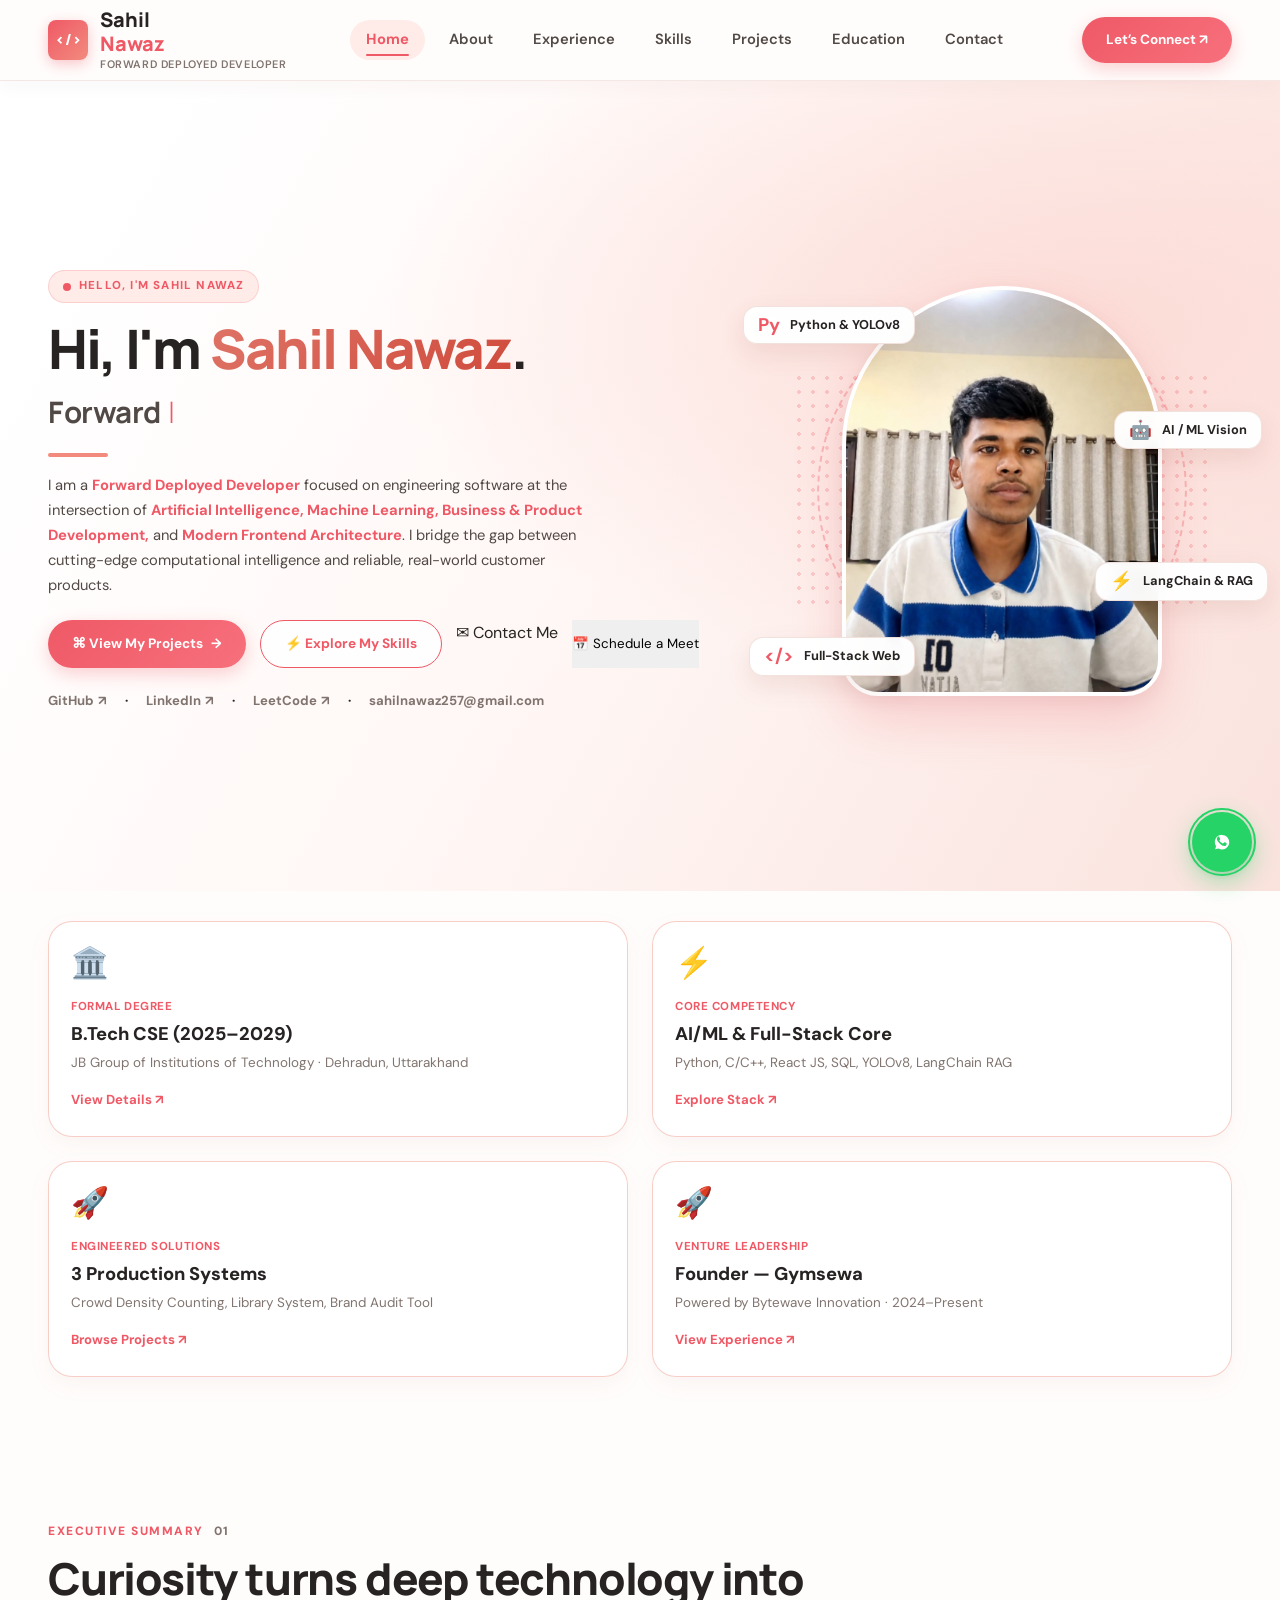
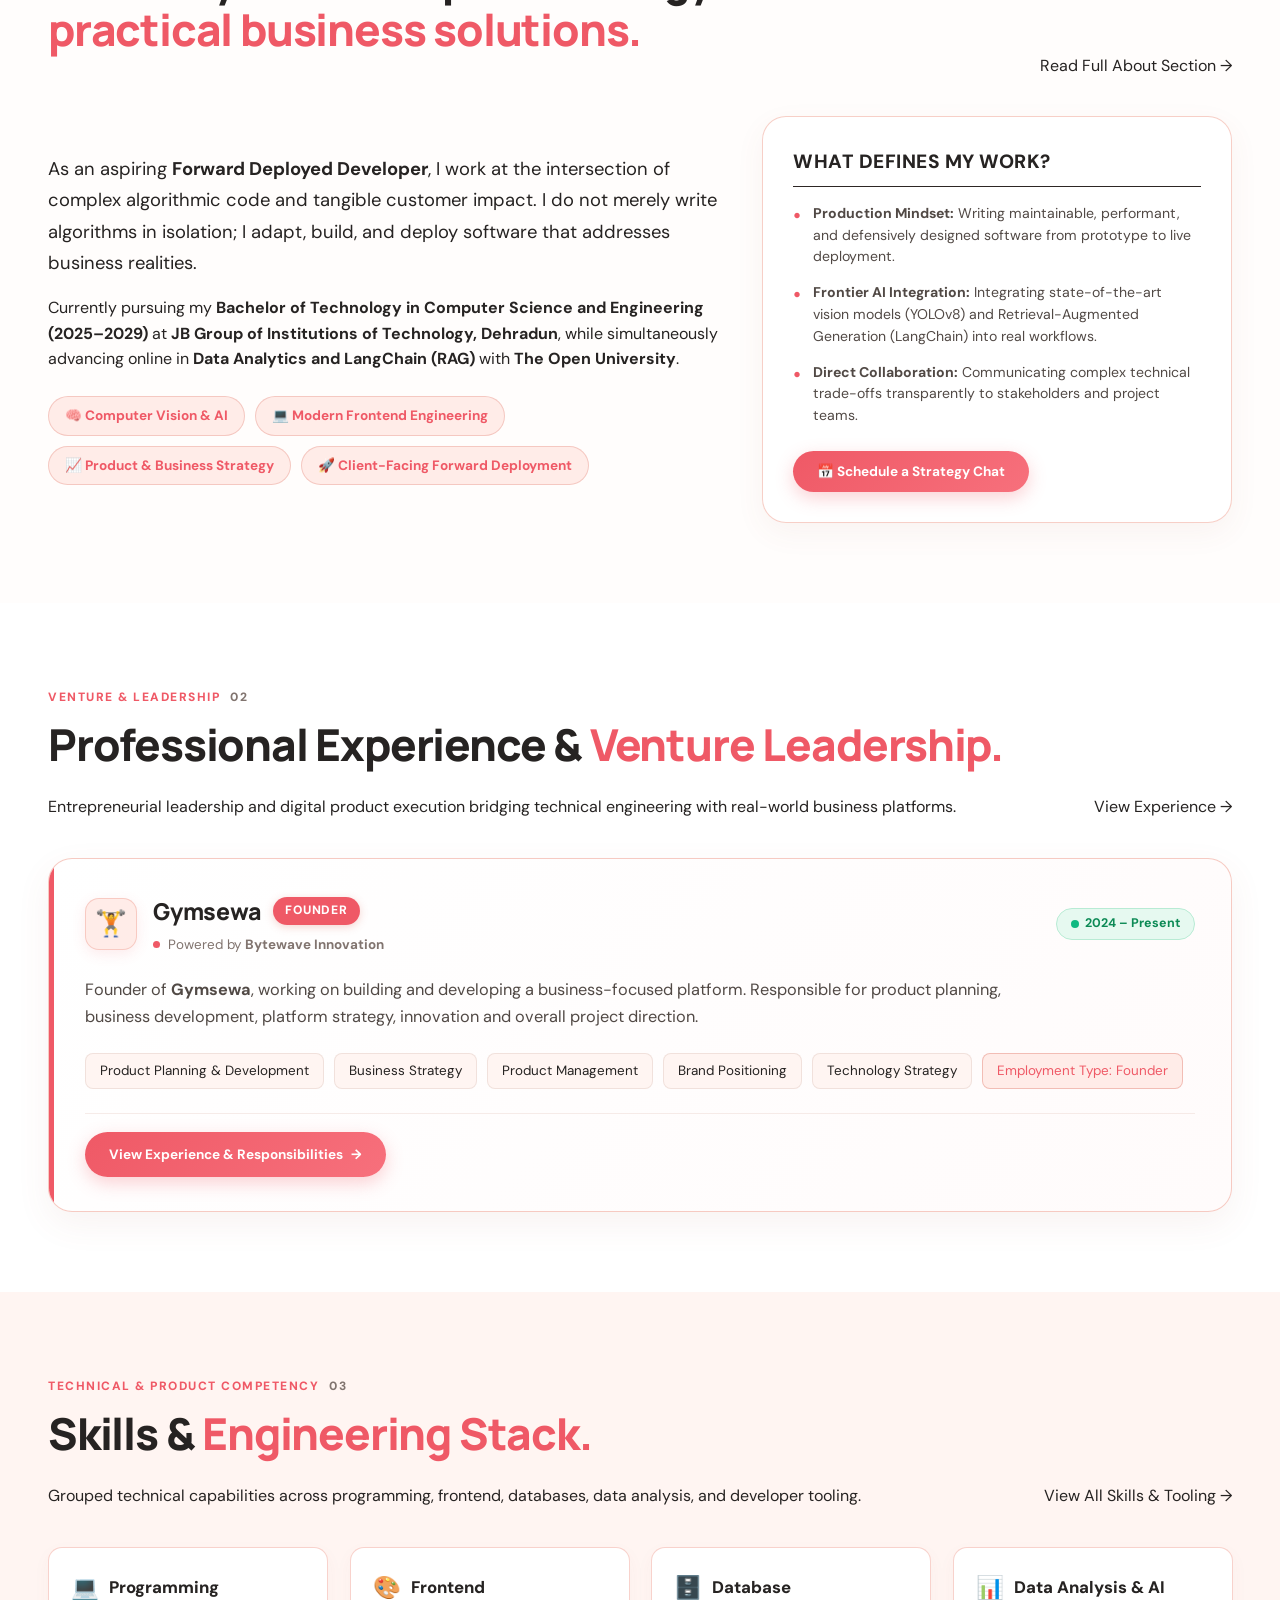
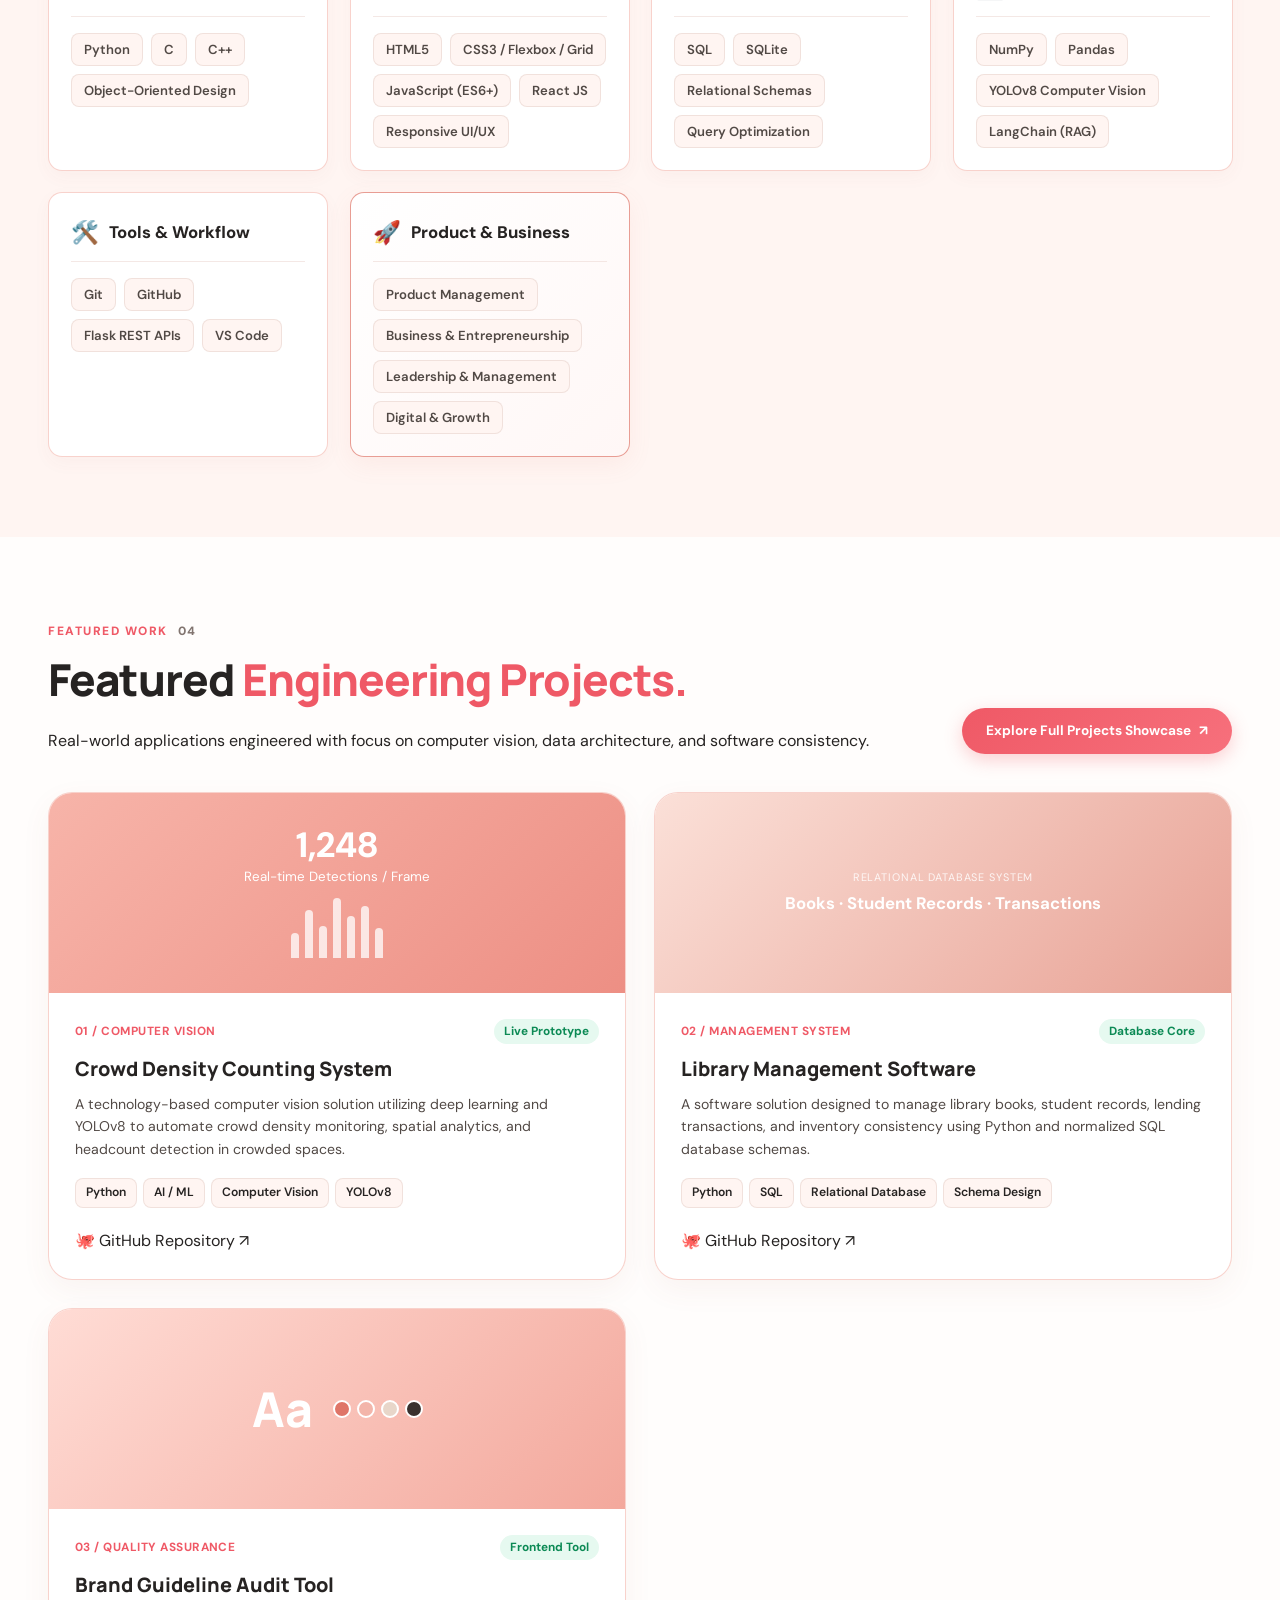
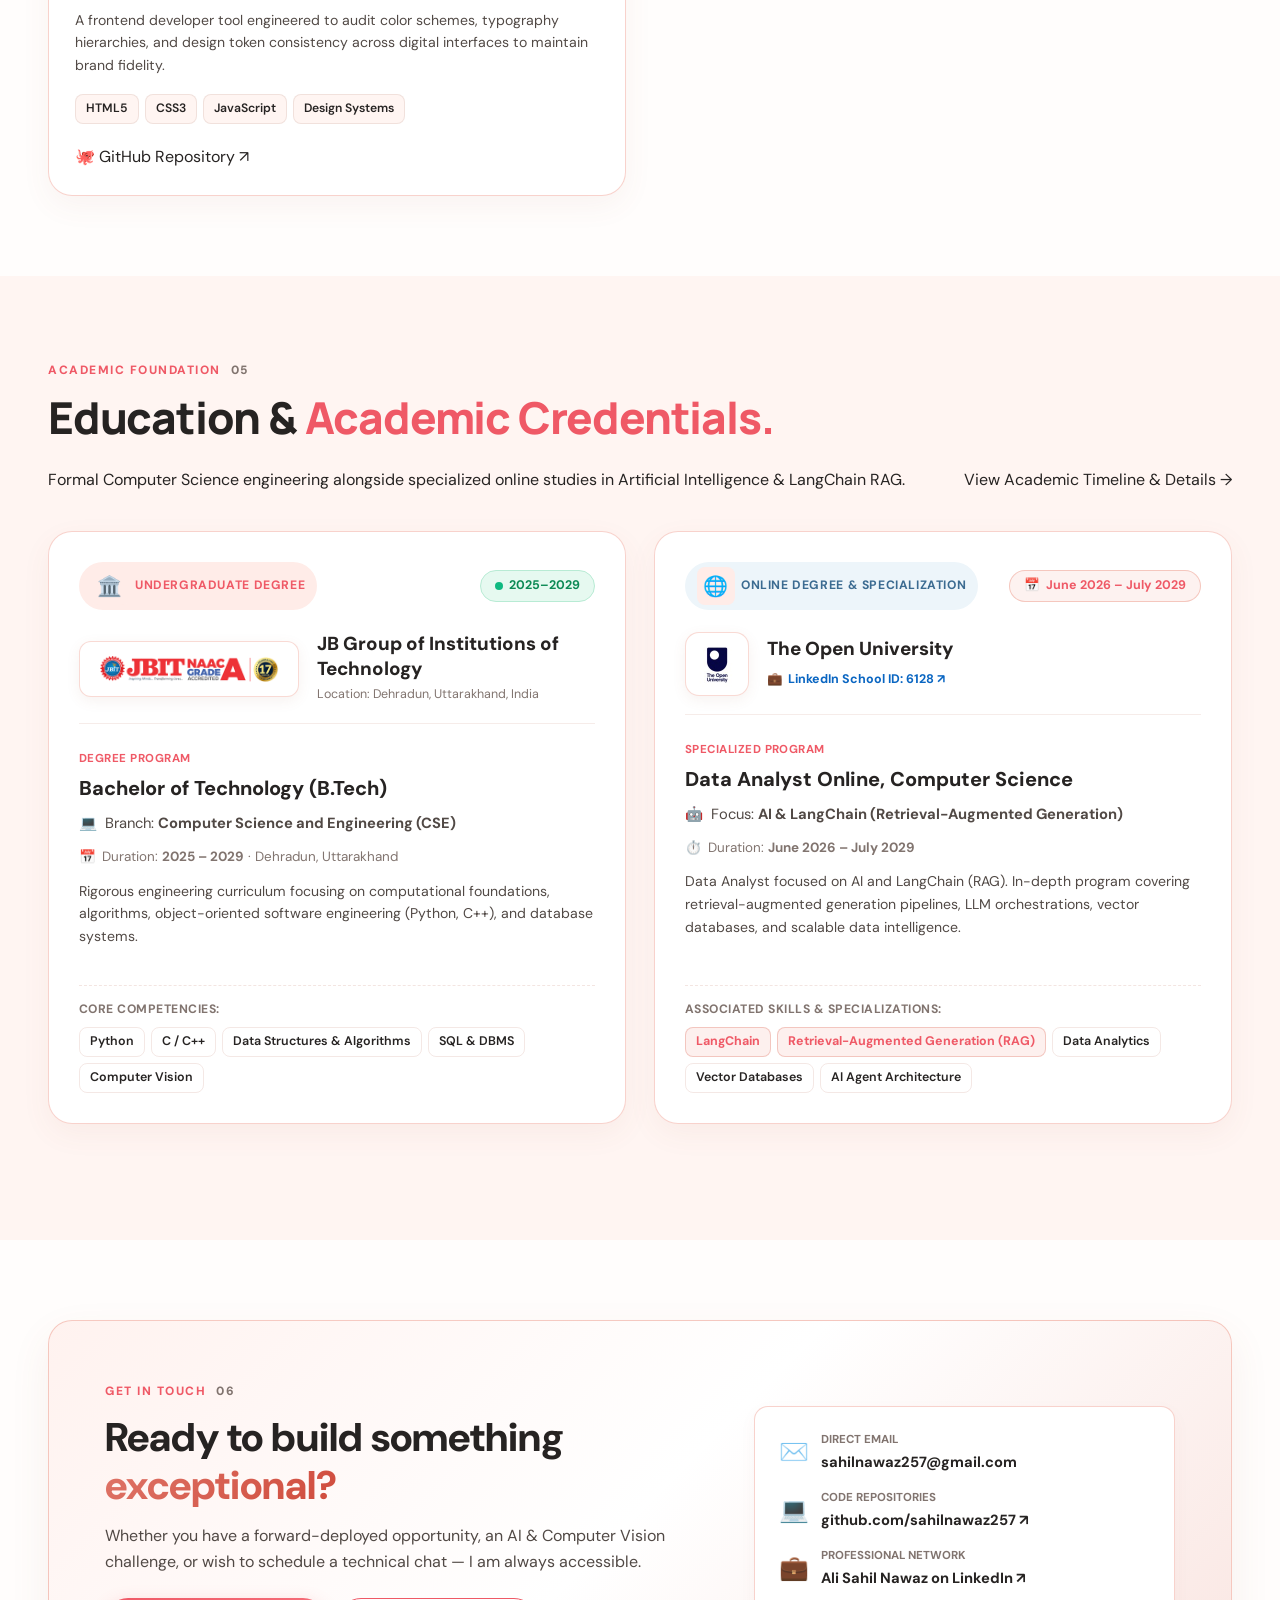
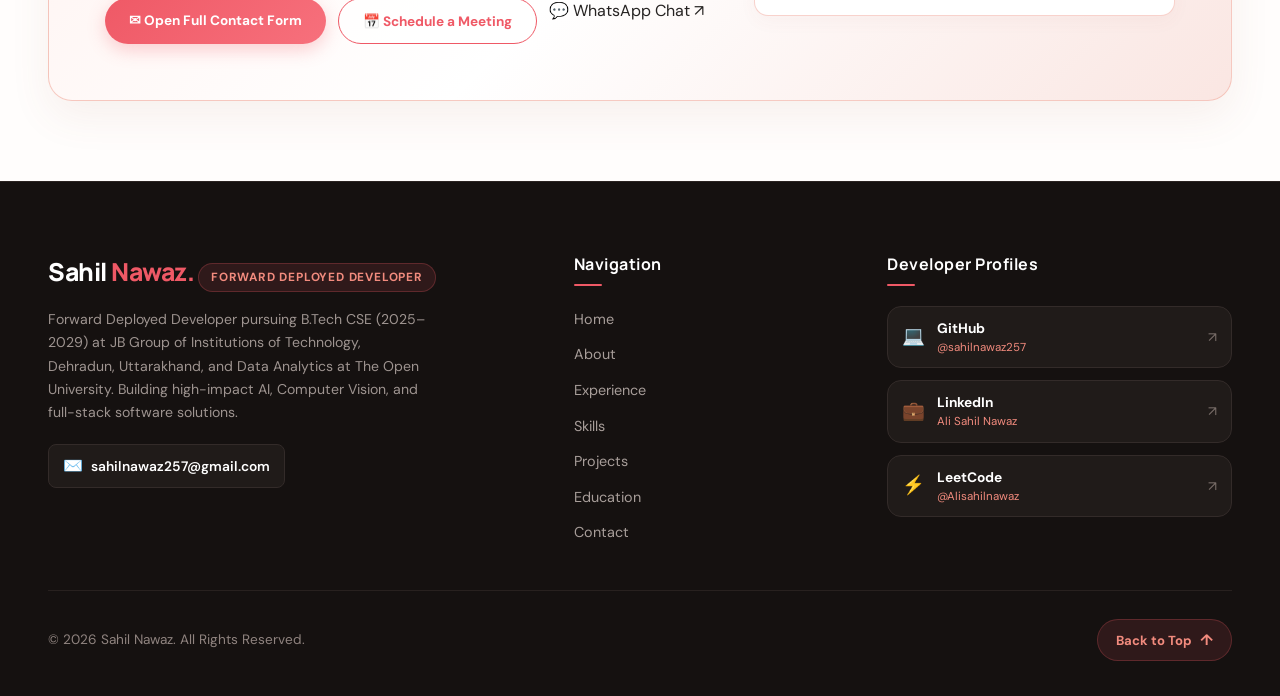
==== frontend/index.html @ 4b9e99e6 "Add Professional Experience (Founder - Gymsewa, Powered by Bytewave Innovation, 2024-Present) and Pr" ====
<!DOCTYPE html>
<html lang="en">
<head>
  <!-- Character Encoding and Mobile Viewport -->
  <meta charset="UTF-8">
  <meta name="viewport" content="width=device-width, initial-scale=1.0">
  <meta http-equiv="X-UA-Compatible" content="IE=edge">

  <!-- Primary SEO Meta Tags -->
  <title>Sahil Nawaz | Forward Deployed Developer</title>
  <meta name="title" content="Sahil Nawaz | Forward Deployed Developer">
  <meta name="description" content="Official portfolio of Sahil Nawaz — Forward Deployed Developer and B.Tech CSE student at JB Group of Institutions of Technology, Dehradun. Specializing in AI, Computer Vision (YOLOv8), LangChain RAG, and Full-Stack Engineering.">
  <meta name="keywords" content="Sahil Nawaz, Forward Deployed Developer, AI Engineer, Computer Vision, YOLOv8, Python, Flask, JB Group of Institutions of Technology, JBIT Dehradun, The Open University, Full Stack Developer, LangChain, RAG">
  <meta name="author" content="Sahil Nawaz">
  <meta name="robots" content="index, follow">

  <!-- Open Graph / Facebook / LinkedIn Meta Tags -->
  <meta property="og:type" content="website">
  <meta property="og:url" content="https://github.com/sahilnawaz257">
  <meta property="og:title" content="Sahil Nawaz | Forward Deployed Developer">
  <meta property="og:description" content="Forward Deployed Developer passionate about building high-impact AI, Computer Vision, and full-stack software solutions.">
  <meta property="og:site_name" content="Sahil Nawaz Portfolio">

  <!-- Twitter Meta Tags -->
  <meta name="twitter:card" content="summary_large_image">
  <meta name="twitter:title" content="Sahil Nawaz | Forward Deployed Developer">
  <meta name="twitter:description" content="Forward Deployed Developer passionate about building high-impact AI, Computer Vision, and full-stack software solutions.">

  <!-- Google Fonts Preconnect and Stylesheet -->
  <link rel="preconnect" href="https://fonts.googleapis.com">
  <link rel="preconnect" href="https://fonts.gstatic.com" crossorigin>
  <link href="https://fonts.googleapis.com/css2?family=DM+Sans:ital,opsz,wght@0,9..40,400;0,9..40,500;0,9..40,600;0,9..40,700;1,9..40,400&family=Manrope:wght@400;500;600;700;800&display=swap" rel="stylesheet">

  <!-- Favicon -->
  <link rel="icon" type="image/svg+xml" href="favicon.svg">

  <!-- Main External Stylesheet -->
  <link rel="stylesheet" href="css/style.css">
</head>
<body>

  <!-- ======================================================================
       HEADER & NAVIGATION BAR (Sticky Glassmorphic Navbar)
       ====================================================================== -->
  <header class="site-header" id="site-header">
    <div class="container header-container">
      <!-- Site Brand / Logo -->
      <a href="#home" class="logo nav-link-trigger" data-target="home" aria-label="Sahil Nawaz - Back to Home">
        <span class="logo-badge" aria-hidden="true">&lt;/&gt;</span>
        <span class="logo-text">
          Sahil <b>Nawaz</b>
          <small>Forward Deployed Developer</small>
        </span>
      </a>

      <!-- Mobile Navigation Hamburger Toggle -->
      <button class="menu-toggle" aria-label="Toggle navigation menu" aria-expanded="false" aria-controls="primary-navigation">
        <span class="menu-icon" aria-hidden="true">☰</span>
      </button>

      <!-- Primary Navigation Links -->
      <nav class="site-nav" id="primary-navigation" aria-label="Primary Navigation">
        <ul class="nav-list">
          <li class="nav-item"><a href="#home" class="nav-link active" data-target="home">Home</a></li>
          <li class="nav-item"><a href="#about" class="nav-link" data-target="about">About</a></li>
          <li class="nav-item"><a href="#experience" class="nav-link" data-target="experience">Experience</a></li>
          <li class="nav-item"><a href="#skills" class="nav-link" data-target="skills">Skills</a></li>
          <li class="nav-item"><a href="#projects" class="nav-link" data-target="projects">Projects</a></li>
          <li class="nav-item"><a href="#education" class="nav-link" data-target="education">Education</a></li>
          <li class="nav-item"><a href="#contact" class="nav-link" data-target="contact">Contact</a></li>
        </ul>
        <!-- Mobile Call-to-Action -->
        <div class="mobile-nav-cta">
          <a href="#contact" class="btn btn-primary nav-link-trigger" data-target="contact">Let’s Connect ↗</a>
        </div>
      </nav>

      <!-- Call-To-Action Button in Desktop Header -->
      <div class="header-cta">
        <a href="#contact" class="btn btn-primary nav-link-trigger" data-target="contact">Let’s Connect ↗</a>
      </div>
    </div>
  </header>

  <!-- ======================================================================
       MAIN CONTENT CONTAINER
       ====================================================================== -->
  <main id="main-content">

    <!-- ====================================================================
         01. COMPLETE MASTER HOME PAGE (Full Profile Overview)
         ==================================================================== -->
    <section class="portfolio-section active-section" id="home" aria-labelledby="hero-title">

      <!-- ================================================================
           A. MAIN HERO SECTION (Full-Screen Executive Showcase)
           ================================================================ -->
      <div class="hero-section" id="hero-overview">
        <div class="container hero-grid">
          
          <!-- Hero Text & Value Proposition -->
          <div class="hero-content">
            <div class="hero-badge">
              <span class="pulse-dot" aria-hidden="true"></span>
              <span>HELLO, I'M SAHIL NAWAZ</span>
            </div>
            
            <h1 class="hero-title" id="hero-title">
              Hi, I'm <span class="gradient-text">Sahil Nawaz</span>.
            </h1>
            
            <h2 class="hero-subtitle">
              <span id="typed-role" class="typed-role">Forward Deployed Developer</span>
              <span class="typing-cursor" aria-hidden="true">|</span>
            </h2>
            
            <div class="hero-divider" aria-hidden="true"></div>
            
            <p class="hero-description">
              I am a <strong>Forward Deployed Developer</strong> focused on engineering software at the intersection of <strong>Artificial Intelligence, Machine Learning, Business & Product Development,</strong> and <strong>Modern Frontend Architecture</strong>. I bridge the gap between cutting-edge computational intelligence and reliable, real-world customer products.
            </p>

            <!-- Primary Action Buttons -->
            <div class="hero-actions">
              <a href="#projects" class="btn btn-primary nav-link-trigger" data-target="projects">
                <span>⌘ View My Projects</span>
                <span class="arrow-icon" aria-hidden="true">→</span>
              </a>
              <a href="#skills" class="btn btn-secondary nav-link-trigger" data-target="skills">
                <span>⚡ Explore My Skills</span>
              </a>
              <a href="#contact" class="btn btn-outline nav-link-trigger" data-target="contact">
                <span>✉ Contact Me</span>
              </a>
              <button type="button" class="btn btn-accent open-meet-modal-trigger" id="hero-meet-cta" aria-haspopup="dialog">
                <span>📅 Schedule a Meet</span>
              </button>
            </div>

            <!-- Direct Social & Professional Links -->
            <div class="hero-socials">
              <a href="https://github.com/sahilnawaz257" target="_blank" rel="noopener noreferrer" aria-label="GitHub Profile">
                <span>GitHub</span> <span class="pill-arrow" aria-hidden="true">↗</span>
              </a>
              <span class="sep-dot" aria-hidden="true">·</span>
              <a href="https://www.linkedin.com/in/ali-sahil-nawaz-622b58213/" target="_blank" rel="noopener noreferrer" aria-label="LinkedIn Profile">
                <span>LinkedIn</span> <span class="pill-arrow" aria-hidden="true">↗</span>
              </a>
              <span class="sep-dot" aria-hidden="true">·</span>
              <a href="https://leetcode.com/u/Alisahilnawaz/" target="_blank" rel="noopener noreferrer" aria-label="LeetCode Profile">
                <span>LeetCode</span> <span class="pill-arrow" aria-hidden="true">↗</span>
              </a>
              <span class="sep-dot" aria-hidden="true">·</span>
              <a href="mailto:sahilnawaz257@gmail.com" class="hero-email-link" aria-label="Send direct email">
                <span>sahilnawaz257@gmail.com</span>
              </a>
            </div>
          </div>

          <!-- Hero Visual Portrait & Interactive Floating Badges -->
          <div class="hero-visual">
            <div class="halo-ring" aria-hidden="true"></div>
            <div class="dotted-pattern" aria-hidden="true"></div>

            <!-- Premium Portrait Framing -->
            <div class="profile-art has-img">
              <img src="images/sahil-nawaz.jpg" alt="Sahil Nawaz — Forward Deployed Developer" class="profile-img" width="340" height="420" priority>
            </div>

            <!-- Floating Skill Badges Positioned around Profile -->
            <div class="floating-chip chip-1">
              <b>Py</b>
              <span>Python & YOLOv8</span>
            </div>
            <div class="floating-chip chip-2">
              <b>🤖</b>
              <span>AI / ML Vision</span>
            </div>
            <div class="floating-chip chip-3">
              <b>&lt;/&gt;</b>
              <span>Full-Stack Web</span>
            </div>
            <div class="floating-chip chip-4">
              <b>⚡</b>
              <span>LangChain & RAG</span>
            </div>
          </div>

        </div>
      </div>

      <!-- ================================================================
           B. QUICK PROFILE OVERVIEW (4 Major Metric & Capability Cards)
           ================================================================ -->
      <section class="section-wrapper overview-bar-section" aria-label="Quick Profile Overview">
        <div class="container">
          <div class="overview-grid">
            
            <!-- Card 1: Education -->
            <div class="overview-card">
              <div class="overview-icon-badge" aria-hidden="true">🏛️</div>
              <div class="overview-content">
                <span class="overview-tag">Formal Degree</span>
                <h3 class="overview-title">B.Tech CSE (2025–2029)</h3>
                <p class="overview-desc">JB Group of Institutions of Technology · Dehradun, Uttarakhand</p>
              </div>
              <a href="#education" class="overview-link nav-link-trigger" data-target="education" aria-label="View Education details">View Details ↗</a>
            </div>

            <!-- Card 2: Technical Skills -->
            <div class="overview-card">
              <div class="overview-icon-badge" aria-hidden="true">⚡</div>
              <div class="overview-content">
                <span class="overview-tag">Core Competency</span>
                <h3 class="overview-title">AI/ML & Full-Stack Core</h3>
                <p class="overview-desc">Python, C/C++, React JS, SQL, YOLOv8, LangChain RAG</p>
              </div>
              <a href="#skills" class="overview-link nav-link-trigger" data-target="skills" aria-label="Explore Technical Skills">Explore Stack ↗</a>
            </div>

            <!-- Card 3: Featured Projects -->
            <div class="overview-card">
              <div class="overview-icon-badge" aria-hidden="true">🚀</div>
              <div class="overview-content">
                <span class="overview-tag">Engineered Solutions</span>
                <h3 class="overview-title">3 Production Systems</h3>
                <p class="overview-desc">Crowd Density Counting, Library System, Brand Audit Tool</p>
              </div>
              <a href="#projects" class="overview-link nav-link-trigger" data-target="projects" aria-label="Browse Projects">Browse Projects ↗</a>
            </div>

            <!-- Card 4: Professional Venture & Experience -->
            <div class="overview-card">
              <div class="overview-icon-badge" aria-hidden="true">🚀</div>
              <div class="overview-content">
                <span class="overview-tag">Venture Leadership</span>
                <h3 class="overview-title">Founder — Gymsewa</h3>
                <p class="overview-desc">Powered by Bytewave Innovation · 2024–Present</p>
              </div>
              <a href="#experience" class="overview-link nav-link-trigger" data-target="experience" aria-label="View Professional Experience">View Experience ↗</a>
            </div>

          </div>
        </div>
      </section>

      <!-- ================================================================
           C. ABOUT PREVIEW SECTION
           ================================================================ -->
      <section class="section-wrapper home-about-preview" aria-labelledby="about-preview-heading">
        <div class="container">
          <div class="preview-header-row">
            <div>
              <div class="section-label">EXECUTIVE SUMMARY <span>01</span></div>
              <h2 class="section-heading" id="about-preview-heading">
                Curiosity turns deep technology into <br><em>practical business solutions.</em>
              </h2>
            </div>
            <a href="#about" class="btn btn-outline nav-link-trigger" data-target="about">
              <span>Read Full About Section</span> <span aria-hidden="true">→</span>
            </a>
          </div>

          <div class="about-preview-grid">
            <div class="about-preview-text">
              <p class="lead-text">
                As an aspiring <strong>Forward Deployed Developer</strong>, I work at the intersection of complex algorithmic code and tangible customer impact. I do not merely write algorithms in isolation; I adapt, build, and deploy software that addresses business realities.
              </p>
              <p>
                Currently pursuing my <strong>Bachelor of Technology in Computer Science and Engineering (2025–2029)</strong> at <strong>JB Group of Institutions of Technology, Dehradun</strong>, while simultaneously advancing online in <strong>Data Analytics and LangChain (RAG)</strong> with <strong>The Open University</strong>.
              </p>
              <div class="about-focus-pills">
                <span class="focus-pill">🧠 Computer Vision & AI</span>
                <span class="focus-pill">💻 Modern Frontend Engineering</span>
                <span class="focus-pill">📈 Product & Business Strategy</span>
                <span class="focus-pill">🚀 Client-Facing Forward Deployment</span>
              </div>
            </div>

            <div class="about-preview-card">
              <h3 class="preview-card-title">What Defines My Work?</h3>
              <ul class="preview-bullet-list">
                <li>
                  <strong>Production Mindset:</strong> Writing maintainable, performant, and defensively designed software from prototype to live deployment.
                </li>
                <li>
                  <strong>Frontier AI Integration:</strong> Integrating state-of-the-art vision models (YOLOv8) and Retrieval-Augmented Generation (LangChain) into real workflows.
                </li>
                <li>
                  <strong>Direct Collaboration:</strong> Communicating complex technical trade-offs transparently to stakeholders and project teams.
                </li>
              </ul>
              <div class="preview-card-cta">
                <button type="button" class="btn btn-primary btn-sm open-meet-modal-trigger">
                  <span>📅 Schedule a Strategy Chat</span>
                </button>
              </div>
            </div>
          </div>
        </div>
      </section>

      <!-- ================================================================
           C. EXPERIENCE PREVIEW (Founder — Gymsewa · Powered by Bytewave Innovation)
           ================================================================ -->
      <section class="section-wrapper home-experience-preview" aria-labelledby="experience-preview-heading">
        <div class="container">
          <div class="preview-header-row">
            <div>
              <div class="section-label">VENTURE & LEADERSHIP <span>02</span></div>
              <h2 class="section-heading" id="experience-preview-heading">
                Professional Experience & <em>Venture Leadership.</em>
              </h2>
              <p class="section-subtext">Entrepreneurial leadership and digital product execution bridging technical engineering with real-world business platforms.</p>
            </div>
            <a href="#experience" class="btn btn-outline nav-link-trigger" data-target="experience">
              <span>View Experience</span> <span aria-hidden="true">→</span>
            </a>
          </div>

          <!-- Featured Experience Card on Home -->
          <div class="home-exp-card">
            <div class="home-exp-topbar">
              <div class="home-exp-brand-group">
                <div class="home-exp-icon" aria-hidden="true">🏋️</div>
                <div>
                  <div class="home-exp-title-row">
                    <h3 class="home-exp-title">Gymsewa</h3>
                    <span class="home-exp-role-badge">Founder</span>
                  </div>
                  <div class="home-exp-powered-tag">
                    <span class="powered-dot" aria-hidden="true"></span>
                    <span>Powered by <strong>Bytewave Innovation</strong></span>
                  </div>
                </div>
              </div>
              <span class="edu-status-pill active-pill">
                <span class="pulse-indicator" aria-hidden="true"></span>
                2024 – Present
              </span>
            </div>

            <p class="home-exp-desc">
              Founder of <strong>Gymsewa</strong>, working on building and developing a business-focused platform. Responsible for product planning, business development, platform strategy, innovation and overall project direction.
            </p>

            <div class="home-exp-tags-row">
              <span class="tech-pill">Product Planning & Development</span>
              <span class="tech-pill">Business Strategy</span>
              <span class="tech-pill">Product Management</span>
              <span class="tech-pill">Brand Positioning</span>
              <span class="tech-pill">Technology Strategy</span>
              <span class="tech-pill highlight-pill">Employment Type: Founder</span>
            </div>

            <div class="home-exp-footer-cta">
              <a href="#experience" class="btn btn-primary nav-link-trigger" data-target="experience">
                <span>View Experience & Responsibilities</span> <span aria-hidden="true">→</span>
              </a>
            </div>
          </div>
        </div>
      </section>

      <!-- ================================================================
           D. SKILLS PREVIEW SECTION
           ================================================================ -->
      <section class="section-wrapper home-skills-preview section-alt" aria-labelledby="skills-preview-heading">
        <div class="container">
          <div class="preview-header-row">
            <div>
              <div class="section-label">TECHNICAL & PRODUCT COMPETENCY <span>03</span></div>
              <h2 class="section-heading" id="skills-preview-heading">
                Skills & <em>Engineering Stack.</em>
              </h2>
              <p class="section-subtext">Grouped technical capabilities across programming, frontend, databases, data analysis, and developer tooling.</p>
            </div>
            <a href="#skills" class="btn btn-outline nav-link-trigger" data-target="skills">
              <span>View All Skills & Tooling</span> <span aria-hidden="true">→</span>
            </a>
          </div>

          <!-- Grouped Skills Preview Grid -->
          <div class="skills-preview-grid">
            
            <!-- Category 1: Programming -->
            <div class="skill-group-card">
              <div class="group-header">
                <span class="group-icon" aria-hidden="true">💻</span>
                <h3 class="group-title">Programming</h3>
              </div>
              <ul class="skills-tag-list" aria-label="Programming Languages">
                <li class="skill-tag">Python</li>
                <li class="skill-tag">C</li>
                <li class="skill-tag">C++</li>
                <li class="skill-tag">Object-Oriented Design</li>
              </ul>
            </div>

            <!-- Category 2: Frontend -->
            <div class="skill-group-card">
              <div class="group-header">
                <span class="group-icon" aria-hidden="true">🎨</span>
                <h3 class="group-title">Frontend</h3>
              </div>
              <ul class="skills-tag-list" aria-label="Frontend Technologies">
                <li class="skill-tag">HTML5</li>
                <li class="skill-tag">CSS3 / Flexbox / Grid</li>
                <li class="skill-tag">JavaScript (ES6+)</li>
                <li class="skill-tag">React JS</li>
                <li class="skill-tag">Responsive UI/UX</li>
              </ul>
            </div>

            <!-- Category 3: Database -->
            <div class="skill-group-card">
              <div class="group-header">
                <span class="group-icon" aria-hidden="true">🗄️</span>
                <h3 class="group-title">Database</h3>
              </div>
              <ul class="skills-tag-list" aria-label="Database Management">
                <li class="skill-tag">SQL</li>
                <li class="skill-tag">SQLite</li>
                <li class="skill-tag">Relational Schemas</li>
                <li class="skill-tag">Query Optimization</li>
              </ul>
            </div>

            <!-- Category 4: Data Analysis -->
            <div class="skill-group-card">
              <div class="group-header">
                <span class="group-icon" aria-hidden="true">📊</span>
                <h3 class="group-title">Data Analysis & AI</h3>
              </div>
              <ul class="skills-tag-list" aria-label="Data Analysis and AI">
                <li class="skill-tag">NumPy</li>
                <li class="skill-tag">Pandas</li>
                <li class="skill-tag">YOLOv8 Computer Vision</li>
                <li class="skill-tag">LangChain (RAG)</li>
              </ul>
            </div>

            <!-- Category 5: Tools & Workflow -->
            <div class="skill-group-card">
              <div class="group-header">
                <span class="group-icon" aria-hidden="true">🛠️</span>
                <h3 class="group-title">Tools & Workflow</h3>
              </div>
              <ul class="skills-tag-list" aria-label="Developer Tools">
                <li class="skill-tag">Git</li>
                <li class="skill-tag">GitHub</li>
                <li class="skill-tag">Flask REST APIs</li>
                <li class="skill-tag">VS Code</li>
              </ul>
            </div>

            <!-- Category 6: Product & Business Skills -->
            <div class="skill-group-card highlight-group-card">
              <div class="group-header">
                <span class="group-icon" aria-hidden="true">🚀</span>
                <h3 class="group-title">Product & Business</h3>
              </div>
              <ul class="skills-tag-list" aria-label="Product and Business Skills">
                <li class="skill-tag">Product Management</li>
                <li class="skill-tag">Business & Entrepreneurship</li>
                <li class="skill-tag">Leadership & Management</li>
                <li class="skill-tag">Digital & Growth</li>
              </ul>
            </div>

          </div>
        </div>
      </section>

      <!-- ================================================================
           E. FEATURED PROJECTS PREVIEW SECTION
           ================================================================ -->
      <section class="section-wrapper home-projects-preview" aria-labelledby="projects-preview-heading">
        <div class="container">
          <div class="preview-header-row">
            <div>
              <div class="section-label">FEATURED WORK <span>04</span></div>
              <h2 class="section-heading" id="projects-preview-heading">
                Featured <em>Engineering Projects.</em>
              </h2>
              <p class="section-subtext">Real-world applications engineered with focus on computer vision, data architecture, and software consistency.</p>
            </div>
            <a href="#projects" class="btn btn-primary nav-link-trigger" data-target="projects">
              <span>Explore Full Projects Showcase</span> <span aria-hidden="true">↗</span>
            </a>
          </div>

          <div class="projects-showcase-grid">

            <!-- Project 01: Crowd Density Counting System -->
            <article class="project-card-large">
              <div class="project-banner banner-crowd" aria-hidden="true">
                <div class="banner-visual-stats">
                  <span class="stat-highlight">1,248</span>
                  <small>Real-time Detections / Frame</small>
                </div>
                <div class="crowd-visual-bars">
                  <span style="height: 25px;"></span>
                  <span style="height: 48px;"></span>
                  <span style="height: 32px;"></span>
                  <span style="height: 60px;"></span>
                  <span style="height: 42px;"></span>
                  <span style="height: 52px;"></span>
                  <span style="height: 30px;"></span>
                </div>
              </div>
              <div class="project-card-body">
                <div class="project-meta-row">
                  <span class="project-badge">01 / Computer Vision</span>
                  <span class="project-status-dot">Live Prototype</span>
                </div>
                <h3 class="project-title">Crowd Density Counting System</h3>
                <p class="project-description">
                  A technology-based computer vision solution utilizing deep learning and YOLOv8 to automate crowd density monitoring, spatial analytics, and headcount detection in crowded spaces.
                </p>
                <div class="project-tech-group">
                  <span class="tech-tag">Python</span>
                  <span class="tech-tag">AI / ML</span>
                  <span class="tech-tag">Computer Vision</span>
                  <span class="tech-tag">YOLOv8</span>
                </div>
                <div class="project-action-row">
                  <a href="https://github.com/sahilnawaz257" target="_blank" rel="noopener noreferrer" class="btn btn-outline btn-sm" aria-label="View Crowd Density Counting System repository">
                    <span>🐙 GitHub Repository ↗</span>
                  </a>
                </div>
              </div>
            </article>

            <!-- Project 02: Library Management Software -->
            <article class="project-card-large">
              <div class="project-banner banner-library" aria-hidden="true">
                <div class="library-mockup-graphic">
                  <span class="mockup-label">RELATIONAL DATABASE SYSTEM</span>
                  <b>Books · Student Records · Transactions</b>
                </div>
              </div>
              <div class="project-card-body">
                <div class="project-meta-row">
                  <span class="project-badge">02 / Management System</span>
                  <span class="project-status-dot">Database Core</span>
                </div>
                <h3 class="project-title">Library Management Software</h3>
                <p class="project-description">
                  A software solution designed to manage library books, student records, lending transactions, and inventory consistency using Python and normalized SQL database schemas.
                </p>
                <div class="project-tech-group">
                  <span class="tech-tag">Python</span>
                  <span class="tech-tag">SQL</span>
                  <span class="tech-tag">Relational Database</span>
                  <span class="tech-tag">Schema Design</span>
                </div>
                <div class="project-action-row">
                  <a href="https://github.com/sahilnawaz257" target="_blank" rel="noopener noreferrer" class="btn btn-outline btn-sm" aria-label="View Library Management Software repository">
                    <span>🐙 GitHub Repository ↗</span>
                  </a>
                </div>
              </div>
            </article>

            <!-- Project 03: Brand Guideline Audit Tool -->
            <article class="project-card-large">
              <div class="project-banner banner-brand" aria-hidden="true">
                <div class="brand-audit-graphic">
                  <span class="audit-typography">Aa</span>
                  <div class="audit-swatches">
                    <span style="background: #df7568;"></span>
                    <span style="background: #f3b5aa;"></span>
                    <span style="background: #e8d6c9;"></span>
                    <span style="background: #39312e;"></span>
                  </div>
                </div>
              </div>
              <div class="project-card-body">
                <div class="project-meta-row">
                  <span class="project-badge">03 / Quality Assurance</span>
                  <span class="project-status-dot">Frontend Tool</span>
                </div>
                <h3 class="project-title">Brand Guideline Audit Tool</h3>
                <p class="project-description">
                  A frontend developer tool engineered to audit color schemes, typography hierarchies, and design token consistency across digital interfaces to maintain brand fidelity.
                </p>
                <div class="project-tech-group">
                  <span class="tech-tag">HTML5</span>
                  <span class="tech-tag">CSS3</span>
                  <span class="tech-tag">JavaScript</span>
                  <span class="tech-tag">Design Systems</span>
                </div>
                <div class="project-action-row">
                  <a href="https://github.com/sahilnawaz257" target="_blank" rel="noopener noreferrer" class="btn btn-outline btn-sm" aria-label="View Brand Guideline Audit Tool repository">
                    <span>🐙 GitHub Repository ↗</span>
                  </a>
                </div>
              </div>
            </article>

          </div>
        </div>
      </section>

      <!-- ================================================================
           F. EDUCATION PREVIEW SECTION (Both Verified Institutions)
           ================================================================ -->
      <section class="section-wrapper home-education-preview section-alt" aria-labelledby="edu-preview-heading">
        <div class="container">
          <div class="preview-header-row">
            <div>
              <div class="section-label">ACADEMIC FOUNDATION <span>05</span></div>
              <h2 class="section-heading" id="edu-preview-heading">
                Education & <em>Academic Credentials.</em>
              </h2>
              <p class="section-subtext">Formal Computer Science engineering alongside specialized online studies in Artificial Intelligence & LangChain RAG.</p>
            </div>
            <a href="#education" class="btn btn-outline nav-link-trigger" data-target="education">
              <span>View Academic Timeline & Details</span> <span aria-hidden="true">→</span>
            </a>
          </div>

          <div class="education-records-grid">

            <!-- Record 1: JB Group of Institutions of Technology -->
            <article class="edu-card-premium" id="home-edu-jbit">
              <div class="edu-card-topbar">
                <span class="edu-badge-tag">
                  <span class="edu-badge-icon" aria-hidden="true">🏛️</span>
                  <span>Undergraduate Degree</span>
                </span>
                <span class="edu-status-pill active-pill">
                  <span class="pulse-indicator" aria-hidden="true"></span>
                  2025–2029
                </span>
              </div>

              <div class="edu-institution-header">
                <div class="edu-logo-box logo-wide-box">
                  <img src="images/jbit-dehradun-logo.png" alt="JB Group of Institutions of Technology Official Logo" class="edu-institution-logo logo-contain" width="180" height="40" loading="lazy">
                </div>
                <div class="edu-institution-info">
                  <h3 class="edu-institution-name">JB Group of Institutions of Technology</h3>
                  <span class="edu-affiliation">Location: Dehradun, Uttarakhand, India</span>
                </div>
              </div>

              <div class="edu-degree-content">
                <div class="edu-degree-badge">Degree Program</div>
                <h4 class="edu-degree-name">Bachelor of Technology (B.Tech)</h4>
                <div class="edu-branch-spec">
                  <span class="branch-icon" aria-hidden="true">💻</span>
                  <span>Branch: <strong>Computer Science and Engineering (CSE)</strong></span>
                </div>
                <div class="edu-meta-row">
                  <span class="edu-meta-item">
                    <span class="meta-icon" aria-hidden="true">📅</span>
                    <span>Duration: <strong>2025 – 2029</strong> · Dehradun, Uttarakhand</span>
                  </span>
                </div>
                <p class="edu-summary-desc">
                  Rigorous engineering curriculum focusing on computational foundations, algorithms, object-oriented software engineering (Python, C++), and database systems.
                </p>
              </div>

              <div class="edu-skills-section">
                <span class="edu-skills-title">Core Competencies:</span>
                <ul class="edu-skills-tags">
                  <li>Python</li>
                  <li>C / C++</li>
                  <li>Data Structures & Algorithms</li>
                  <li>SQL & DBMS</li>
                  <li>Computer Vision</li>
                </ul>
              </div>
            </article>

            <!-- Record 2: The Open University -->
            <article class="edu-card-premium open-uni-card" id="home-edu-ou">
              <div class="edu-card-topbar">
                <span class="edu-badge-tag uni-badge">
                  <span class="edu-badge-icon" aria-hidden="true">🌐</span>
                  <span>Online Degree & Specialization</span>
                </span>
                <span class="edu-status-pill enrolled-pill">
                  <span class="calendar-pill-icon" aria-hidden="true">📅</span>
                  June 2026 – July 2029
                </span>
              </div>

              <div class="edu-institution-header">
                <div class="edu-logo-box logo-square-box">
                  <img src="images/the-open-university-logo.png" alt="The Open University Official Logo" class="edu-institution-logo logo-square" width="56" height="56" loading="lazy">
                </div>
                <div class="edu-institution-info">
                  <h3 class="edu-institution-name">The Open University</h3>
                  <a href="https://www.linkedin.com/school/6128/" target="_blank" rel="noopener noreferrer" class="edu-linkedin-badge" aria-label="The Open University on LinkedIn">
                    <span aria-hidden="true">💼</span> LinkedIn School ID: 6128 ↗
                  </a>
                </div>
              </div>

              <div class="edu-degree-content">
                <div class="edu-degree-badge uni-degree-badge">Specialized Program</div>
                <h4 class="edu-degree-name">Data Analyst Online, Computer Science</h4>
                <div class="edu-branch-spec">
                  <span class="branch-icon" aria-hidden="true">🤖</span>
                  <span>Focus: <strong>AI & LangChain (Retrieval-Augmented Generation)</strong></span>
                </div>
                <div class="edu-meta-row">
                  <span class="edu-meta-item">
                    <span class="meta-icon" aria-hidden="true">⏱️</span>
                    <span>Duration: <strong>June 2026 – July 2029</strong></span>
                  </span>
                </div>
                <p class="edu-summary-desc">
                  Data Analyst focused on AI and LangChain (RAG). In-depth program covering retrieval-augmented generation pipelines, LLM orchestrations, vector databases, and scalable data intelligence.
                </p>
              </div>

              <div class="edu-skills-section">
                <span class="edu-skills-title">Associated Skills & Specializations:</span>
                <ul class="edu-skills-tags">
                  <li class="tag-highlight">LangChain</li>
                  <li class="tag-highlight">Retrieval-Augmented Generation (RAG)</li>
                  <li>Data Analytics</li>
                  <li>Vector Databases</li>
                  <li>AI Agent Architecture</li>
                </ul>
              </div>
            </article>

          </div>
        </div>
      </section>

      <!-- ================================================================
           G. CONTACT & COLLABORATION PREVIEW SECTION
           ================================================================ -->
      <section class="section-wrapper home-contact-preview" aria-labelledby="contact-preview-heading">
        <div class="container">
          <div class="contact-cta-banner">
            <div class="contact-cta-content">
              <div class="section-label">GET IN TOUCH <span>06</span></div>
              <h2 class="contact-cta-title" id="contact-preview-heading">
                Ready to build something <span class="gradient-text">exceptional?</span>
              </h2>
              <p class="contact-cta-desc">
                Whether you have a forward-deployed opportunity, an AI & Computer Vision challenge, or wish to schedule a technical chat — I am always accessible.
              </p>
              <div class="contact-cta-actions">
                <a href="#contact" class="btn btn-primary nav-link-trigger" data-target="contact">
                  <span>✉ Open Full Contact Form</span>
                </a>
                <button type="button" class="btn btn-secondary open-meet-modal-trigger">
                  <span>📅 Schedule a Meeting</span>
                </button>
                <a href="https://wa.me/917323018308?text=Hi%20Sahil!%20I%20came%20across%20your%20portfolio%20and%20would%20like%20to%20discuss%20an%20opportunity%20/%20project." target="_blank" rel="noopener noreferrer" class="btn btn-outline wa-preview-btn">
                  <span>💬 WhatsApp Chat ↗</span>
                </a>
              </div>
            </div>

            <div class="contact-cta-quick-channels">
              <div class="channel-pill-item">
                <span class="channel-pill-icon">✉️</span>
                <div>
                  <small>Direct Email</small>
                  <a href="mailto:sahilnawaz257@gmail.com">sahilnawaz257@gmail.com</a>
                </div>
              </div>
              <div class="channel-pill-item">
                <span class="channel-pill-icon">💻</span>
                <div>
                  <small>Code Repositories</small>
                  <a href="https://github.com/sahilnawaz257" target="_blank" rel="noopener noreferrer">github.com/sahilnawaz257 ↗</a>
                </div>
              </div>
              <div class="channel-pill-item">
                <span class="channel-pill-icon">💼</span>
                <div>
                  <small>Professional Network</small>
                  <a href="https://www.linkedin.com/in/ali-sahil-nawaz-622b58213/" target="_blank" rel="noopener noreferrer">Ali Sahil Nawaz on LinkedIn ↗</a>
                </div>
              </div>
            </div>
          </div>
        </div>
      </section>

    </section>

    <!-- ====================================================================
         02. DETAILED ABOUT SECTION (Shown when 'About' is selected)
         ==================================================================== -->
    <section class="section-wrapper portfolio-section detailed-section" id="about" aria-labelledby="about-detailed-heading">
      <div class="container">
        
        <div class="detailed-header-block">
          <div class="section-label">FULL BIOGRAPHY <span>01</span></div>
          <h1 class="detailed-heading" id="about-detailed-heading">About <em>Sahil Nawaz.</em></h1>
          <p class="detailed-lead">Forward Deployed Developer combining strong foundational Computer Science rigor with commercial product execution.</p>
        </div>

        <div class="about-detailed-layout">
          
          <!-- Column 1: Visual Identity & Key Highlights -->
          <div class="about-sidebar-col">
            <div class="about-portrait-card">
              <div class="profile-art has-img detailed-portrait">
                <img src="images/sahil-nawaz.jpg" alt="Sahil Nawaz Profile Portrait" class="profile-img" width="320" height="380">
              </div>
              <div class="about-quick-specs">
                <div class="spec-row">
                  <span class="spec-key">Role:</span>
                  <strong class="spec-val">Forward Deployed Developer</strong>
                </div>
                <div class="spec-row">
                  <span class="spec-key">Degree:</span>
                  <strong class="spec-val">B.Tech CSE (2025–2029)</strong>
                </div>
                <div class="spec-row">
                  <span class="spec-key">College:</span>
                  <strong class="spec-val">JB Group of Institutions of Technology</strong>
                </div>
                <div class="spec-row">
                  <span class="spec-key">Location:</span>
                  <strong class="spec-val">Dehradun, Uttarakhand, India</strong>
                </div>
                <div class="spec-row">
                  <span class="spec-key">Email:</span>
                  <a href="mailto:sahilnawaz257@gmail.com" class="spec-val email-val">sahilnawaz257@gmail.com</a>
                </div>
              </div>
            </div>

            <!-- Call to action card -->
            <div class="about-sidebar-cta">
              <h4>Ready to Collaborate?</h4>
              <p>Schedule a 30-minute Google Meet consultation or reach out directly.</p>
              <button type="button" class="btn btn-primary btn-sm open-meet-modal-trigger" style="width: 100%;">
                <span>📅 Schedule a Meet</span>
              </button>
            </div>
          </div>

          <!-- Column 2: Detailed Narrative & Philosophy -->
          <div class="about-main-narrative">
            <article class="narrative-block">
              <h3>Who I Am & What I Do</h3>
              <p>
                My name is <strong>Sahil Nawaz</strong>. I am a Forward Deployed Developer and B.Tech Computer Science student at <strong>JB Group of Institutions of Technology</strong> in <strong>Dehradun, Uttarakhand, India (2025–2029)</strong>.
              </p>
              <p>
                A Forward Deployed Developer operates where software engineering directly interfaces with real operational challenges. Rather than focusing solely on isolated technical algorithms, I bring an end-to-end perspective: understanding the business domain, prototyping rapidly, and deploying software that directly solves problems for end-users.
              </p>
            </article>

            <article class="narrative-block">
              <h3>Core Areas of Interest & Technical Pursuits</h3>
              <div class="interests-grid">
                <div class="interest-box">
                  <span class="interest-icon" aria-hidden="true">🤖</span>
                  <div>
                    <h4>Artificial Intelligence & Machine Learning</h4>
                    <p>Focusing on computer vision pipelines using YOLOv8 for spatial crowd analytics, alongside modern Retrieval-Augmented Generation (RAG) agent architectures with LangChain.</p>
                  </div>
                </div>

                <div class="interest-box">
                  <span class="interest-icon" aria-hidden="true">📈</span>
                  <div>
                    <h4>Business & Product Strategy</h4>
                    <p>Aligning technical engineering with actual commercial and user objectives. Designing intuitive developer workflows and tools that provide immediate tangible return.</p>
                  </div>
                </div>

                <div class="interest-box">
                  <span class="interest-icon" aria-hidden="true">💻</span>
                  <div>
                    <h4>Modern Frontend & Full-Stack Systems</h4>
                    <p>Engineering accessible, responsive, and performant web interfaces with HTML5, CSS3, JavaScript (ES6+), React JS, and lightweight Python Flask backends.</p>
                  </div>
                </div>

                <div class="interest-box">
                  <span class="interest-icon" aria-hidden="true">🚀</span>
                  <div>
                    <h4>Forward Deployed Methodology</h4>
                    <p>Direct stakeholder engagement, fast prototyping cycles, production hardening, and continuous feedback integration in real operational environments.</p>
                  </div>
                </div>
              </div>
            </article>

            <article class="narrative-block">
              <h3>Academic Grounding & Ongoing Development</h3>
              <p>
                My foundational coursework at <strong>JB Group of Institutions of Technology</strong> gives me a solid grounding in Data Structures, Object-Oriented Software Engineering (Python, C++), and Database Management Systems (SQL).
              </p>
              <p>
                Concurrently, my enrollment in <strong>The Open University's Data Analyst Online Program (June 2026–July 2029)</strong> expands my expertise into large-scale data engineering, vector embeddings, and LangChain RAG pipelines.
              </p>
              <div class="narrative-actions">
                <a href="#projects" class="btn btn-primary nav-link-trigger" data-target="projects">Explore My Projects →</a>
                <a href="#contact" class="btn btn-outline nav-link-trigger" data-target="contact">Get In Touch ✉</a>
              </div>
            </article>
          </div>

        </div>

      </div>
    </section>

    <!-- ====================================================================
         02. DETAILED EXPERIENCE SECTION (Founder — Gymsewa)
         ==================================================================== -->
    <section class="section-wrapper portfolio-section detailed-section" id="experience" aria-labelledby="experience-detailed-heading">
      <div class="container">
        
        <div class="detailed-header-block">
          <div class="section-label">PROFESSIONAL TRACK RECORD <span>02</span></div>
          <h1 class="detailed-heading" id="experience-detailed-heading">Professional Experience & <em>Venture Leadership.</em></h1>
          <p class="detailed-lead">Hands-on entrepreneurial journey founding, scaling, and directing business-oriented digital products, technology roadmaps, and commercial operations.</p>
        </div>

        <div class="experience-showcase-container">
          <article class="exp-card-premium" id="experience-gymsewa">
            
            <!-- Top Status Bar -->
            <div class="exp-card-topbar">
              <div class="exp-role-meta">
                <span class="exp-badge-tag">
                  <span aria-hidden="true">🚀</span>
                  <span>Venture Leadership & Innovation</span>
                </span>
                <span class="exp-type-pill">Employment Type: <strong>Founder</strong></span>
              </div>
              <span class="edu-status-pill active-pill">
                <span class="pulse-indicator" aria-hidden="true"></span>
                2024 – Present
              </span>
            </div>

            <!-- Brand & Powered By Header -->
            <div class="exp-brand-header">
              <div class="exp-brand-icon-box" aria-hidden="true">
                <span>🏋️</span>
              </div>
              <div class="exp-brand-details">
                <div class="exp-brand-name-wrap">
                  <h2 class="exp-brand-title">Gymsewa</h2>
                  <span class="exp-role-badge">Founder</span>
                </div>
                <div class="exp-powered-badge" aria-label="Powered by Bytewave Innovation">
                  <span class="exp-powered-icon" aria-hidden="true">⚡</span>
                  <span>Powered by <strong>Bytewave Innovation</strong></span>
                  <span class="exp-powered-note">(Powering Organization)</span>
                </div>
              </div>
            </div>

            <!-- Role Summary & Narrative -->
            <div class="exp-narrative-box">
              <p class="exp-summary-text">
                Founder of <strong>Gymsewa</strong>, working on building and developing a business-focused platform. Responsible for product planning, business development, platform strategy, innovation and overall project direction.
              </p>
            </div>

            <!-- Key Responsibilities Section -->
            <div class="exp-responsibilities-section">
              <div class="exp-subhead-row">
                <h3 class="exp-subhead-title">
                  <span class="subhead-icon" aria-hidden="true">📋</span>
                  <span>Key Responsibilities & Operational Scope</span>
                </h3>
                <span class="exp-responsibilities-count">9 Strategic Pillars</span>
              </div>

              <div class="responsibilities-grid">
                
                <div class="resp-card">
                  <div class="resp-card-header">
                    <span class="resp-num">01</span>
                    <h4 class="resp-title">Product Planning and Development</h4>
                  </div>
                  <p class="resp-desc">Translating market requirements into actionable product architectures, core feature roadmaps, and functional prototypes.</p>
                </div>

                <div class="resp-card">
                  <div class="resp-card-header">
                    <span class="resp-num">02</span>
                    <h4 class="resp-title">Business Strategy and Development</h4>
                  </div>
                  <p class="resp-desc">Establishing commercial foundations, viable revenue models, partnership channels, and strategic growth avenues.</p>
                </div>

                <div class="resp-card">
                  <div class="resp-card-header">
                    <span class="resp-num">03</span>
                    <h4 class="resp-title">Product Management</h4>
                  </div>
                  <p class="resp-desc">Directing end-to-end product lifecycles, prioritization matrices, iterative sprints, and feature delivery hygiene.</p>
                </div>

                <div class="resp-card">
                  <div class="resp-card-header">
                    <span class="resp-num">04</span>
                    <h4 class="resp-title">Business Operations</h4>
                  </div>
                  <p class="resp-desc">Managing operational execution, workflows, resource allocation, and maintaining efficient daily organizational routines.</p>
                </div>

                <div class="resp-card">
                  <div class="resp-card-header">
                    <span class="resp-num">05</span>
                    <h4 class="resp-title">Brand Development and Positioning</h4>
                  </div>
                  <p class="resp-desc">Building clear brand identity, value propositions, and market reputation for Gymsewa across all public touchpoints.</p>
                </div>

                <div class="resp-card">
                  <div class="resp-card-header">
                    <span class="resp-num">06</span>
                    <h4 class="resp-title">Technology and Digital Product Strategy</h4>
                  </div>
                  <p class="resp-desc">Aligning high-performance tech stacks, software reliability, and system scalability with sustainable business targets.</p>
                </div>

                <div class="resp-card">
                  <div class="resp-card-header">
                    <span class="resp-num">07</span>
                    <h4 class="resp-title">Project Planning and Execution</h4>
                  </div>
                  <p class="resp-desc">Setting milestone timelines, tracking project deliverables, ensuring code standards, and driving high-velocity execution.</p>
                </div>

                <div class="resp-card">
                  <div class="resp-card-header">
                    <span class="resp-num">08</span>
                    <h4 class="resp-title">Innovation and Problem Solving</h4>
                  </div>
                  <p class="resp-desc">Identifying systemic user and industry friction points and formulating pragmatic, technology-driven solutions.</p>
                </div>

                <div class="resp-card">
                  <div class="resp-card-header">
                    <span class="resp-num">09</span>
                    <h4 class="resp-title">User Experience and Product Improvement</h4>
                  </div>
                  <p class="resp-desc">Gathering real-world user feedback, analyzing platform interaction patterns, and driving continuous UX optimization.</p>
                </div>

              </div>
            </div>

          </article>
        </div>

      </div>
    </section>

    <!-- ====================================================================
         03. DETAILED SKILLS SECTION (Shown when 'Skills' is selected)
         ==================================================================== -->
    <section class="section-wrapper portfolio-section detailed-section" id="skills" aria-labelledby="skills-detailed-heading">
      <div class="container">
        
        <div class="detailed-header-block">
          <div class="section-label">TECHNICAL & PRODUCT CAPABILITIES <span>03</span></div>
          <h1 class="detailed-heading" id="skills-detailed-heading">Skills & <em>Engineering Stack.</em></h1>
          <p class="detailed-lead">A verified overview of programming languages, frontend frameworks, database architectures, analytical tooling, and developer workflows.</p>
        </div>

        <div class="skills-detailed-grid">

          <!-- 01. Programming Languages -->
          <div class="detailed-skill-card">
            <div class="skill-card-top">
              <span class="skill-category-icon" aria-hidden="true">⌨️</span>
              <div>
                <span class="skill-category-tag">Foundation</span>
                <h3 class="skill-category-title">Programming Languages</h3>
              </div>
            </div>
            <p class="skill-category-desc">Core languages used for systems engineering, algorithmic problem solving, computational logic, and backend services.</p>
            <div class="skill-pill-cloud">
              <span class="tech-pill"><strong>Python</strong> · Advanced Scripting & ML</span>
              <span class="tech-pill"><strong>C</strong> · Memory & Systems Fundamentals</span>
              <span class="tech-pill"><strong>C++</strong> · Object-Oriented & DSA</span>
              <span class="tech-pill"><strong>Data Structures & Algorithms</strong></span>
            </div>
          </div>

          <!-- 02. Frontend Development -->
          <div class="detailed-skill-card">
            <div class="skill-card-top">
              <span class="skill-category-icon" aria-hidden="true">🎨</span>
              <div>
                <span class="skill-category-tag">Client-Side Architecture</span>
                <h3 class="skill-category-title">Frontend Engineering</h3>
              </div>
            </div>
            <p class="skill-category-desc">Crafting modern, accessible, responsive, and performance-tuned web interfaces that render cleanly on all devices.</p>
            <div class="skill-pill-cloud">
              <span class="tech-pill"><strong>HTML5</strong> · Semantic Structure & Accessibility</span>
              <span class="tech-pill"><strong>CSS3</strong> · Flexbox, CSS Grid, Custom Properties</span>
              <span class="tech-pill"><strong>JavaScript</strong> · Modern ES6+, DOM, Fetch API</span>
              <span class="tech-pill"><strong>React JS</strong> · Component Driven UI</span>
              <span class="tech-pill"><strong>Responsive Layouts</strong> · Desktop to Mobile</span>
            </div>
          </div>

          <!-- 03. Database Systems -->
          <div class="detailed-skill-card">
            <div class="skill-card-top">
              <span class="skill-category-icon" aria-hidden="true">🗄️</span>
              <div>
                <span class="skill-category-tag">Persistence & Modeling</span>
                <h3 class="skill-category-title">Database Management</h3>
              </div>
            </div>
            <p class="skill-category-desc">Architecting robust relational database schemas, ensuring data normalization, and safeguarding against SQL injection.</p>
            <div class="skill-pill-cloud">
              <span class="tech-pill"><strong>SQL</strong> · Relational Querying & Indexing</span>
              <span class="tech-pill"><strong>SQLite</strong> · Embedded Database Management</span>
              <span class="tech-pill"><strong>Data Modeling</strong> · Schema Normalization</span>
              <span class="tech-pill"><strong>Parameterized Queries</strong> · Defensive Security</span>
            </div>
          </div>

          <!-- 04. Data Analysis & AI -->
          <div class="detailed-skill-card">
            <div class="skill-card-top">
              <span class="skill-category-icon" aria-hidden="true">📊</span>
              <div>
                <span class="skill-category-tag">Analytics & Intelligence</span>
                <h3 class="skill-category-title">Data Analysis & AI</h3>
              </div>
            </div>
            <p class="skill-category-desc">Leveraging numerical computing libraries, computer vision architectures, and generative AI retrieval pipelines.</p>
            <div class="skill-pill-cloud">
              <span class="tech-pill"><strong>NumPy</strong> · Numerical Arrays & Math</span>
              <span class="tech-pill"><strong>Pandas</strong> · Tabular Data Manipulation</span>
              <span class="tech-pill"><strong>YOLOv8</strong> · Real-Time Computer Vision</span>
              <span class="tech-pill highlight-pill"><strong>LangChain</strong> · Agent & RAG Pipelines</span>
              <span class="tech-pill highlight-pill"><strong>Vector Databases</strong> · Semantic Search</span>
            </div>
          </div>

          <!-- 05. Developer Tools & DevOps -->
          <div class="detailed-skill-card">
            <div class="skill-card-top">
              <span class="skill-category-icon" aria-hidden="true">🛠️</span>
              <div>
                <span class="skill-category-tag">Workflow & Tooling</span>
                <h3 class="skill-category-title">Developer Tools & Workflow</h3>
              </div>
            </div>
            <p class="skill-category-desc">Modern developer tooling for version control, collaborative development, REST API design, and automated testing.</p>
            <div class="skill-pill-cloud">
              <span class="tech-pill"><strong>Git</strong> · Distributed Version Control</span>
              <span class="tech-pill"><strong>GitHub</strong> · Repository & Release Management</span>
              <span class="tech-pill"><strong>Flask</strong> · Python Lightweight Backend</span>
              <span class="tech-pill"><strong>RESTful APIs</strong> · Endpoint Design & JSON</span>
              <span class="tech-pill"><strong>VS Code</strong> · Development Environment</span>
            </div>
          </div>

        </div>

        <!-- Engineering Standards Callout Card -->
        <div class="engineering-values-card">
          <div class="values-header">
            <span class="values-icon" aria-hidden="true">🛡️</span>
            <div>
              <h3>Engineering Principles & Quality Bar</h3>
              <p>How I approach problem solving, architecture, and code quality in every project.</p>
            </div>
          </div>
          <div class="values-grid">
            <div class="value-item">
              <b>Authentic Implementations</b>
              <p>Zero fake percentages or fabricated statistics. Every skill listed represents working, tested code.</p>
            </div>
            <div class="value-item">
              <b>Defensive Security</b>
              <p>Strict parameterization, sliding-window rate limiting, input sanitization, and OWASP alignment.</p>
            </div>
            <div class="value-item">
              <b>Full-Screen Fluidity</b>
              <p>Interfaces engineered with precision for widescreen laptops, desktops, and mobile screens alike.</p>
            </div>
          </div>
        </div>

      </div>
    </section>

    <!-- ====================================================================
         04. DETAILED PROJECTS SECTION (Shown when 'Projects' is selected)
         ==================================================================== -->
    <section class="section-wrapper portfolio-section detailed-section" id="projects" aria-labelledby="projects-detailed-heading">
      <div class="container">
        
        <div class="detailed-header-block">
          <div class="section-label">PRODUCTION & REPOSITORIES <span>04</span></div>
          <h1 class="detailed-heading" id="projects-detailed-heading">Projects & <em>Engineering Portfolio.</em></h1>
          <p class="detailed-lead">Explore selected software systems engineered with focus on computer vision, relational databases, and frontend audit tooling.</p>
        </div>

        <!-- Project Category Filter Pills -->
        <div class="project-filters" role="group" aria-label="Filter projects by category">
          <button type="button" class="filter-btn active" data-filter="all">All Projects</button>
          <button type="button" class="filter-btn" data-filter="ai">AI / Computer Vision</button>
          <button type="button" class="filter-btn" data-filter="system">Management Systems</button>
          <button type="button" class="filter-btn" data-filter="tool">Quality Tools</button>
        </div>

        <!-- Dynamic Projects Container (Fetches from /api/projects with reliable fallback) -->
        <div class="projects-showcase-grid" id="project-grid">

          <!-- Project 01: Crowd Density Counting System -->
          <article class="project-card-large" data-category="ai">
            <div class="project-banner banner-crowd" aria-hidden="true">
              <div class="banner-visual-stats">
                <span class="stat-highlight">1,248</span>
                <small>Crowd Analytics Preview</small>
              </div>
              <div class="crowd-visual-bars">
                <span style="height: 25px;"></span>
                <span style="height: 48px;"></span>
                <span style="height: 32px;"></span>
                <span style="height: 60px;"></span>
                <span style="height: 42px;"></span>
                <span style="height: 52px;"></span>
                <span style="height: 30px;"></span>
              </div>
            </div>
            <div class="project-card-body">
              <div class="project-meta-row">
                <span class="project-badge">01 / Computer Vision</span>
                <span class="project-status-dot">AI Prototype</span>
              </div>
              <h3 class="project-title">Crowd Density Counting System</h3>
              <p class="project-description">
                A technology-based computer vision system designed to monitor and count crowd density in real time using deep neural detection pipelines, spatial analysis, and automated occupancy estimation.
              </p>
              <div class="project-tech-group">
                <span class="tech-tag">Python</span>
                <span class="tech-tag">AI / ML</span>
                <span class="tech-tag">Computer Vision</span>
                <span class="tech-tag">YOLOv8</span>
              </div>
              <div class="project-action-row">
                <a href="https://github.com/sahilnawaz257" target="_blank" rel="noopener noreferrer" class="btn btn-primary btn-sm" aria-label="View Crowd Density Counting System on GitHub">
                  <span>🐙 GitHub Repository ↗</span>
                </a>
              </div>
            </div>
          </article>

          <!-- Project 02: Library Management Software -->
          <article class="project-card-large" data-category="system">
            <div class="project-banner banner-library" aria-hidden="true">
              <div class="library-mockup-graphic">
                <span class="mockup-label">LIBRARY & ATTENDANCE</span>
                <b>Books. Records. Transactions.</b>
              </div>
            </div>
            <div class="project-card-body">
              <div class="project-meta-row">
                <span class="project-badge">02 / Management System</span>
                <span class="project-status-dot">Database System</span>
              </div>
              <h3 class="project-title">Library Management Software</h3>
              <p class="project-description">
                A software solution to manage library books, student records, lending transactions, and fines calculation with structured persistence and relational integrity.
              </p>
              <div class="project-tech-group">
                <span class="tech-tag">Python</span>
                <span class="tech-tag">SQL</span>
                <span class="tech-tag">Relational Database</span>
              </div>
              <div class="project-action-row">
                <a href="https://github.com/sahilnawaz257" target="_blank" rel="noopener noreferrer" class="btn btn-primary btn-sm" aria-label="View Library Management Software on GitHub">
                  <span>🐙 GitHub Repository ↗</span>
                </a>
              </div>
            </div>
          </article>

          <!-- Project 03: Brand Guideline Audit Tool -->
          <article class="project-card-large" data-category="tool">
            <div class="project-banner banner-brand" aria-hidden="true">
              <div class="brand-audit-graphic">
                <span class="audit-typography">Aa</span>
                <div class="audit-swatches">
                  <span style="background: #df7568;"></span>
                  <span style="background: #f3b5aa;"></span>
                  <span style="background: #e8d6c9;"></span>
                  <span style="background: #39312e;"></span>
                </div>
              </div>
            </div>
            <div class="project-card-body">
              <div class="project-meta-row">
                <span class="project-badge">03 / Quality Tool</span>
                <span class="project-status-dot">Interactive Tool</span>
              </div>
              <h3 class="project-title">Brand Guideline Audit Tool</h3>
              <p class="project-description">
                A specialized utility engineered to audit brand consistency, verify CSS token fidelity, inspect typography contrast, and validate design guideline adherence across interfaces.
              </p>
              <div class="project-tech-group">
                <span class="tech-tag">HTML</span>
                <span class="tech-tag">CSS</span>
                <span class="tech-tag">JavaScript</span>
              </div>
              <div class="project-action-row">
                <a href="https://github.com/sahilnawaz257" target="_blank" rel="noopener noreferrer" class="btn btn-primary btn-sm" aria-label="View Brand Guideline Audit Tool on GitHub">
                  <span>🐙 GitHub Repository ↗</span>
                </a>
              </div>
            </div>
          </article>

        </div>

      </div>
    </section>

    <!-- ====================================================================
         05. DETAILED EDUCATION SECTION (Shown when 'Education' is selected)
         ==================================================================== -->
    <section class="section-wrapper portfolio-section detailed-section" id="education" aria-labelledby="education-detailed-heading">
      <div class="container">
        
        <div class="detailed-header-block">
          <div class="section-label">ACADEMIC CREDENTIALS <span>05</span></div>
          <h1 class="detailed-heading" id="education-detailed-heading">Formal Education & <em>Academic Background.</em></h1>
          <p class="detailed-lead">Comprehensive academic grounding in Computer Science and Engineering, alongside specialized online studies in Data Analytics, AI, and LangChain (RAG).</p>
        </div>

        <div class="education-records-grid">

          <!-- ============================================================
               EDUCATION RECORD 1: JB Group of Institutions of Technology
               Location: Dehradun, Uttarakhand, India
               Degree: B.Tech CSE (2025–2029)
               ============================================================ -->
          <article class="edu-card-premium" id="detailed-edu-jbit">
            <div class="edu-card-topbar">
              <span class="edu-badge-tag">
                <span class="edu-badge-icon" aria-hidden="true">🏛️</span>
                <span>Formal Undergraduate Degree</span>
              </span>
              <span class="edu-status-pill active-pill">
                <span class="pulse-indicator" aria-hidden="true"></span>
                2025–2029
              </span>
            </div>

            <div class="edu-institution-header">
              <div class="edu-logo-box logo-wide-box">
                <img src="images/jbit-dehradun-logo.png" alt="JB Group of Institutions of Technology Official Logo" class="edu-institution-logo logo-contain" width="220" height="48" loading="lazy">
              </div>
              <div class="edu-institution-info">
                <h3 class="edu-institution-name">JB Group of Institutions of Technology</h3>
                <span class="edu-affiliation">Location: Dehradun, Uttarakhand, India</span>
              </div>
            </div>

            <div class="edu-degree-content">
              <div class="edu-degree-badge">Degree Program</div>
              <h4 class="edu-degree-name">Bachelor of Technology (B.Tech)</h4>
              <div class="edu-branch-spec">
                <span class="branch-icon" aria-hidden="true">💻</span>
                <span>Branch: <strong>Computer Science and Engineering (CSE)</strong></span>
              </div>
              <div class="edu-meta-row">
                <span class="edu-meta-item">
                  <span class="meta-icon" aria-hidden="true">📅</span>
                  <span>Academic Timeline: <strong>2025 – 2029</strong></span>
                </span>
                <span class="edu-meta-item">
                  <span class="meta-icon" aria-hidden="true">📍</span>
                  <span>Campus: <strong>Dehradun, Uttarakhand, India</strong></span>
                </span>
              </div>
              <p class="edu-summary-desc">
                Comprehensive four-year undergraduate curriculum emphasizing fundamental Computer Science principles, computational mathematics, algorithmic logic, object-oriented systems engineering in Python and C++, and relational database architectures.
              </p>
            </div>

            <div class="edu-skills-section">
              <span class="edu-skills-title">Core Academic Coursework & Competencies:</span>
              <ul class="edu-skills-tags" aria-label="Skills acquired at JB Group of Institutions">
                <li>Python Programming</li>
                <li>C / C++ Systems</li>
                <li>Data Structures & Algorithms</li>
                <li>Database Management Systems (SQL)</li>
                <li>Computer Vision (YOLOv8)</li>
                <li>Software Engineering Principles</li>
              </ul>
            </div>
          </article>

          <!-- ============================================================
               EDUCATION RECORD 2: The Open University
               Course: Data Analyst Online, Computer Science (June 2026–July 2029)
               Focus: AI and LangChain (RAG)
               ============================================================ -->
          <article class="edu-card-premium open-uni-card" id="detailed-edu-ou">
            <div class="edu-card-topbar">
              <span class="edu-badge-tag uni-badge">
                <span class="edu-badge-icon" aria-hidden="true">🌐</span>
                <span>Online Degree & Specialization</span>
              </span>
              <span class="edu-status-pill enrolled-pill">
                <span class="calendar-pill-icon" aria-hidden="true">📅</span>
                June 2026 – July 2029
              </span>
            </div>

            <div class="edu-institution-header">
              <div class="edu-logo-box logo-square-box">
                <img src="images/the-open-university-logo.png" alt="The Open University Official Logo" class="edu-institution-logo logo-square" width="64" height="64" loading="lazy">
              </div>
              <div class="edu-institution-info">
                <h3 class="edu-institution-name">The Open University</h3>
                <a href="https://www.linkedin.com/school/6128/" target="_blank" rel="noopener noreferrer" class="edu-linkedin-badge" aria-label="The Open University on LinkedIn">
                  <span aria-hidden="true">💼</span> LinkedIn School ID: 6128 ↗
                </a>
              </div>
            </div>

            <div class="edu-degree-content">
              <div class="edu-degree-badge uni-degree-badge">Specialized Program</div>
              <h4 class="edu-degree-name">Data Analyst Online, Computer Science</h4>
              <div class="edu-branch-spec">
                <span class="branch-icon" aria-hidden="true">🤖</span>
                <span>Focus: <strong>AI & LangChain (Retrieval-Augmented Generation)</strong></span>
              </div>
              <div class="edu-meta-row">
                <span class="edu-meta-item">
                  <span class="meta-icon" aria-hidden="true">⏱️</span>
                  <span>Duration: <strong>June 2026 – July 2029</strong></span>
                </span>
                <span class="edu-meta-item">
                  <span class="meta-icon" aria-hidden="true">🌍</span>
                  <span>Format: <strong>Global Online Specialization</strong></span>
                </span>
              </div>
              <p class="edu-summary-desc">
                Data Analyst focused on AI and LangChain (RAG). Specialized program exploring modern data engineering, large language model integration, vector embeddings, semantic search mechanisms, and production-grade Retrieval-Augmented Generation workflows.
              </p>
            </div>

            <div class="edu-skills-section">
              <span class="edu-skills-title">Associated Skills & Specializations:</span>
              <ul class="edu-skills-tags" aria-label="Skills acquired at The Open University">
                <li class="tag-highlight">LangChain</li>
                <li class="tag-highlight">Retrieval-Augmented Generation (RAG)</li>
                <li>Data Analytics</li>
                <li>Vector Databases</li>
                <li>AI Agent Orchestration</li>
                <li>Prompt Architecture</li>
              </ul>
            </div>

            <div class="edu-card-footer">
              <a href="https://www.linkedin.com/school/6128/" target="_blank" rel="noopener noreferrer" class="edu-official-link">
                <span>View Official Verified Profile on LinkedIn</span>
                <span class="arrow" aria-hidden="true">↗</span>
              </a>
            </div>
          </article>

        </div>

        <!-- Academic & Career Roadmap Synthesis -->
        <div class="journey-roadmap-wrapper">
          <div class="journey-roadmap-card">
            <div class="roadmap-header">
              <span class="roadmap-icon" aria-hidden="true">🚀</span>
              <div>
                <h3>Academic & Forward Deployment Synthesis</h3>
                <p>How disciplined academic study directly powers production engineering.</p>
              </div>
            </div>
            <div class="roadmap-grid">
              <div class="roadmap-item">
                <span class="roadmap-bullet" aria-hidden="true">1</span>
                <div>
                  <b>Computational Core (JB Group of Institutions)</b>
                  <p>Building disciplined mastery over algorithms, memory, data structures, and database engines in Dehradun.</p>
                </div>
              </div>
              <div class="roadmap-item">
                <span class="roadmap-bullet" aria-hidden="true">2</span>
                <div>
                  <b>Applied Data & AI (The Open University)</b>
                  <p>Mastering cutting-edge Retrieval-Augmented Generation (RAG) and AI agent orchestration.</p>
                </div>
              </div>
              <div class="roadmap-item">
                <span class="roadmap-bullet" aria-hidden="true">3</span>
                <div>
                  <b>Forward Deployment Delivery</b>
                  <p>Integrating these technical foundations directly into commercial, customer-facing software solutions.</p>
                </div>
              </div>
            </div>
          </div>
        </div>

      </div>
    </section>

    <!-- ====================================================================
         06. DETAILED CONTACT SECTION (Shown when 'Contact' is selected)
         ==================================================================== -->
    <section class="section-wrapper portfolio-section detailed-section" id="contact" aria-labelledby="contact-detailed-heading">
      <div class="container">
        
        <div class="detailed-header-block">
          <div class="section-label">COMMUNICATION PORTAL <span>06</span></div>
          <h1 class="detailed-heading" id="contact-detailed-heading">Let's <em>Connect.</em></h1>
          <p class="detailed-lead">Available for Forward Deployed engineering roles, AI collaborations, product consulting, and technical discussions.</p>
        </div>

        <div class="contact-grid">
          
          <!-- Contact Channels Column -->
          <div class="contact-info">
            <h2 class="contact-subheading">Get in Touch Directly</h2>
            <p>
              Have a technical opportunity, project idea, or forward-deployed engagement to discuss? Choose any preferred channel below or schedule a 30-minute Google Meet session.
            </p>

            <div class="contact-channel-list">
              <!-- Google Meet Booking Card -->
              <button type="button" class="contact-channel-card contact-channel-meet-card open-meet-modal-trigger" aria-label="Schedule a Google Meet with Sahil">
                <div class="channel-icon-badge meet-badge" aria-hidden="true">📅</div>
                <div class="channel-meta">
                  <small>Live Video Consultation</small>
                  <b>Schedule a Google Meet</b>
                </div>
                <span class="channel-arrow" aria-hidden="true">↗</span>
              </button>

              <!-- WhatsApp Chat Card (Privacy Guaranteed: No plain text phone number) -->
              <a href="https://wa.me/917323018308?text=Hi%20Sahil!%20I%20came%20across%20your%20portfolio%20and%20would%20like%20to%20discuss%20an%20opportunity%20/%20project." target="_blank" rel="noopener noreferrer" class="contact-channel-card contact-channel-wa-card" aria-label="Chat on WhatsApp">
                <div class="channel-icon-badge wa-badge" aria-hidden="true">💬</div>
                <div class="channel-meta">
                  <small>Instant Messaging</small>
                  <b>Chat on WhatsApp</b>
                </div>
                <span class="channel-arrow" aria-hidden="true">↗</span>
              </a>

              <!-- Direct Email Card -->
              <a href="mailto:sahilnawaz257@gmail.com" class="contact-channel-card" aria-label="Send direct email to Sahil Nawaz">
                <div class="channel-icon-badge" aria-hidden="true">✉️</div>
                <div class="channel-meta">
                  <small>Email Address</small>
                  <b>sahilnawaz257@gmail.com</b>
                </div>
                <span class="channel-arrow" aria-hidden="true">↗</span>
              </a>

              <!-- GitHub Card -->
              <a href="https://github.com/sahilnawaz257" target="_blank" rel="noopener noreferrer" class="contact-channel-card" aria-label="Visit Sahil Nawaz on GitHub">
                <div class="channel-icon-badge" aria-hidden="true">💻</div>
                <div class="channel-meta">
                  <small>Code Repositories</small>
                  <b>github.com/sahilnawaz257</b>
                </div>
                <span class="channel-arrow" aria-hidden="true">↗</span>
              </a>

              <!-- LinkedIn Card -->
              <a href="https://www.linkedin.com/in/ali-sahil-nawaz-622b58213/" target="_blank" rel="noopener noreferrer" class="contact-channel-card" aria-label="Connect with Ali Sahil Nawaz on LinkedIn">
                <div class="channel-icon-badge" aria-hidden="true">💼</div>
                <div class="channel-meta">
                  <small>Professional Profile</small>
                  <b>Ali Sahil Nawaz · Connect</b>
                </div>
                <span class="channel-arrow" aria-hidden="true">↗</span>
              </a>

              <!-- LeetCode Card -->
              <a href="https://leetcode.com/u/Alisahilnawaz/" target="_blank" rel="noopener noreferrer" class="contact-channel-card" aria-label="View Sahil Nawaz on LeetCode">
                <div class="channel-icon-badge" aria-hidden="true">⚡</div>
                <div class="channel-meta">
                  <small>Algorithmic Practice</small>
                  <b>leetcode.com/u/Alisahilnawaz</b>
                </div>
                <span class="channel-arrow" aria-hidden="true">↗</span>
              </a>
            </div>
          </div>

          <!-- Working Contact Form Box (Persisting to SQLite Database) -->
          <div class="contact-form-box">
            <div class="form-header-badge">
              <span class="badge-dot" aria-hidden="true"></span>
              <span>MESSAGE PORTAL</span>
            </div>
            <h3>Send a Direct Message</h3>
            <p>Fill out the form below. Messages are securely stored and dispatches notifications.</p>

            <!-- Alert Container for Feedback Messages -->
            <div id="form-alert" class="form-alert" role="alert" aria-live="polite"></div>

            <form id="contact-form" action="/api/contact" method="POST" novalidate>
              <div class="form-group">
                <label for="contact-name" class="form-label">FULL NAME <span class="required-indicator" aria-hidden="true">*</span></label>
                <input type="text" id="contact-name" name="name" class="form-control" placeholder="Sahil Nawaz" required autocomplete="name">
                <span class="field-error-msg" id="name-error" aria-live="polite"></span>
              </div>

              <div class="form-group">
                <label for="contact-email" class="form-label">EMAIL ADDRESS <span class="required-indicator" aria-hidden="true">*</span></label>
                <input type="email" id="contact-email" name="email" class="form-control" placeholder="sahil@example.com" required autocomplete="email">
                <span class="field-error-msg" id="email-error" aria-live="polite"></span>
              </div>

              <div class="form-group">
                <label for="contact-subject" class="form-label">SUBJECT</label>
                <input type="text" id="contact-subject" name="subject" class="form-control" placeholder="Forward Deployed Opportunity / Project Collaboration">
                <span class="field-error-msg" id="subject-error" aria-live="polite"></span>
              </div>

              <div class="form-group">
                <div class="label-with-counter">
                  <label for="contact-message" class="form-label">MESSAGE <span class="required-indicator" aria-hidden="true">*</span></label>
                  <span class="char-counter" id="message-char-count" aria-live="polite">0 / 1000</span>
                </div>
                <textarea id="contact-message" name="message" class="form-control form-textarea" rows="5" placeholder="Hi Sahil, I would like to discuss an engineering opportunity / project collaboration with you..." required maxlength="1000"></textarea>
                <span class="field-error-msg" id="message-error" aria-live="polite"></span>
              </div>

              <button type="submit" id="submit-btn" class="btn btn-primary btn-submit">
                <span class="btn-text">Send Message ↗</span>
                <span class="btn-spinner" aria-hidden="true" style="display: none;">⏳</span>
              </button>
            </form>

            <!-- Submission Preview Box (Appears after successful transmission) -->
            <div id="form-preview-box" class="form-preview-box" style="display: none;">
              <div class="preview-status-banner">
                <span class="preview-badge-check" aria-hidden="true">✓</span>
                <div>
                  <strong>Inquiry Recorded in SQLite Database!</strong>
                  <p>Your message has been assigned a database reference ID.</p>
                </div>
              </div>
              <div class="preview-content-card">
                <h4 class="preview-card-title">Message Summary</h4>
                <div class="preview-field-row">
                  <span class="preview-label">From:</span>
                  <span class="preview-val" id="preview-sender"></span>
                </div>
                <div class="preview-field-row">
                  <span class="preview-label">Email:</span>
                  <span class="preview-val" id="preview-email"></span>
                </div>
                <div class="preview-field-row">
                  <span class="preview-label">Subject:</span>
                  <span class="preview-val" id="preview-subject"></span>
                </div>
                <div class="preview-field-row">
                  <span class="preview-label">Message:</span>
                  <p class="preview-message-body" id="preview-message"></p>
                </div>
              </div>
              <div class="preview-actions">
                <a href="#" id="preview-direct-mail" class="btn btn-primary btn-sm">
                  <span>Send via Email Client ↗</span>
                </a>
                <button type="button" id="preview-reset-btn" class="btn btn-outline btn-sm">
                  <span>Write Another Message</span>
                </button>
              </div>
            </div>

          </div>

        </div>

      </div>
    </section>

  </main>

  <!-- ======================================================================
       FOOTER SECTION (Full-Width Responsive Footer)
       ====================================================================== -->
  <footer class="site-footer" id="site-footer" aria-labelledby="footer-brand-title">
    <div class="container">
      <div class="footer-top-grid">

        <!-- Col 1: Brand & Professional Role -->
        <div class="footer-brand-col">
          <a href="#home" class="footer-brand nav-link-trigger" data-target="home" id="footer-brand-title" aria-label="Sahil Nawaz Home">
            <b>Sahil <em>Nawaz.</em></b>
          </a>
          <div class="footer-role-badge">Forward Deployed Developer</div>
          <p class="footer-bio-text">
            Forward Deployed Developer pursuing B.Tech CSE (2025–2029) at JB Group of Institutions of Technology, Dehradun, Uttarakhand, and Data Analytics at The Open University. Building high-impact AI, Computer Vision, and full-stack software solutions.
          </p>
          <div class="footer-email-wrap">
            <a href="mailto:sahilnawaz257@gmail.com" class="footer-email-link" aria-label="Email Sahil Nawaz">
              <span class="email-icon" aria-hidden="true">✉️</span>
              <span>sahilnawaz257@gmail.com</span>
            </a>
          </div>
        </div>

        <!-- Col 2: Quick Navigation Links (SPA Integrated) -->
        <div class="footer-nav-col">
          <h4 class="footer-col-title">Navigation</h4>
          <ul class="footer-nav-list" role="list">
            <li><a href="#home" class="footer-link nav-link-trigger" data-target="home">Home</a></li>
            <li><a href="#about" class="footer-link nav-link-trigger" data-target="about">About</a></li>
            <li><a href="#experience" class="footer-link nav-link-trigger" data-target="experience">Experience</a></li>
            <li><a href="#skills" class="footer-link nav-link-trigger" data-target="skills">Skills</a></li>
            <li><a href="#projects" class="footer-link nav-link-trigger" data-target="projects">Projects</a></li>
            <li><a href="#education" class="footer-link nav-link-trigger" data-target="education">Education</a></li>
            <li><a href="#contact" class="footer-link nav-link-trigger" data-target="contact">Contact</a></li>
          </ul>
        </div>

        <!-- Col 3: Social & Developer Profiles -->
        <div class="footer-social-col">
          <h4 class="footer-col-title">Developer Profiles</h4>
          <div class="footer-social-list">
            <a href="https://github.com/sahilnawaz257" target="_blank" rel="noopener noreferrer" class="footer-social-pill" aria-label="Sahil Nawaz on GitHub">
              <span class="social-icon" aria-hidden="true">💻</span>
              <div class="social-info">
                <span class="social-name">GitHub</span>
                <small class="social-handle">@sahilnawaz257</small>
              </div>
              <span class="pill-arrow" aria-hidden="true">↗</span>
            </a>

            <a href="https://www.linkedin.com/in/ali-sahil-nawaz-622b58213/" target="_blank" rel="noopener noreferrer" class="footer-social-pill" aria-label="Ali Sahil Nawaz on LinkedIn">
              <span class="social-icon" aria-hidden="true">💼</span>
              <div class="social-info">
                <span class="social-name">LinkedIn</span>
                <small class="social-handle">Ali Sahil Nawaz</small>
              </div>
              <span class="pill-arrow" aria-hidden="true">↗</span>
            </a>

            <a href="https://leetcode.com/u/Alisahilnawaz/" target="_blank" rel="noopener noreferrer" class="footer-social-pill" aria-label="Sahil Nawaz on LeetCode">
              <span class="social-icon" aria-hidden="true">⚡</span>
              <div class="social-info">
                <span class="social-name">LeetCode</span>
                <small class="social-handle">@Alisahilnawaz</small>
              </div>
              <span class="pill-arrow" aria-hidden="true">↗</span>
            </a>
          </div>
        </div>

      </div>

      <!-- Footer Bottom Bar: Copyright & Back to Top -->
      <div class="footer-bottom-bar">
        <div class="footer-copy">
          <p>© <span id="current-year">2026</span> Sahil Nawaz. All Rights Reserved.</p>
        </div>
        <div class="footer-back-to-top-wrap">
          <a href="#home" id="back-to-top" class="back-to-top-btn" aria-label="Back to top of page">
            <span>Back to Top</span>
            <span class="arrow-up" aria-hidden="true">↑</span>
          </a>
        </div>
      </div>
    </div>
  </footer>

  <!-- ======================================================================
       FLOATING WHATSAPP CHAT WIDGET
       ====================================================================== -->
  <div class="whatsapp-floating-widget" id="whatsapp-widget">
    <!-- WhatsApp Chat Popup Modal -->
    <div class="whatsapp-popup" id="whatsapp-popup" role="dialog" aria-labelledby="wa-popup-title" aria-hidden="true">
      <div class="wa-popup-header">
        <div class="wa-profile-info">
          <div class="wa-avatar-wrap">
            <img src="images/sahil-nawaz.jpg" alt="Sahil Nawaz" class="wa-avatar-img">
            <span class="wa-online-status" aria-label="Online"></span>
          </div>
          <div class="wa-profile-details">
            <h4 class="wa-profile-name" id="wa-popup-title">Sahil Nawaz</h4>
            <span class="wa-reply-status">Typically replies in a few minutes</span>
          </div>
        </div>
        <button type="button" class="wa-close-btn" id="wa-close-btn" aria-label="Close WhatsApp chat">✕</button>
      </div>

      <div class="wa-popup-body">
        <div class="wa-message-bubble incoming">
          <p>Hi there! 👋 Welcome to my portfolio.</p>
          <p>I’m Sahil, a Forward Deployed Developer. How can I help you today? Let’s chat about AI solutions, projects, or opportunities.</p>
          <span class="wa-msg-time" id="wa-time-stamp">Just now</span>
        </div>
      </div>

      <div class="wa-popup-footer">
        <label for="wa-custom-msg" class="sr-only">Type a message</label>
        <div class="wa-input-row">
          <input type="text" id="wa-custom-msg" class="wa-input-field" value="Hi Sahil! I came across your portfolio and would like to discuss an opportunity / project." placeholder="Type your message...">
        </div>
        <a href="https://wa.me/917323018308?text=Hi%20Sahil!%20I%20came%20across%20your%20portfolio%20and%20would%20like%20to%20discuss%20an%20opportunity%20/%20project." id="wa-send-btn" class="wa-send-action-btn" target="_blank" rel="noopener noreferrer">
          <svg class="wa-icon-svg" viewBox="0 0 24 24" width="20" height="20" fill="currentColor" aria-hidden="true">
            <path d="M.057 24l1.687-6.163c-1.041-1.804-1.588-3.849-1.587-5.946.003-6.556 5.338-11.891 11.893-11.891 3.181.001 6.167 1.24 8.413 3.488 2.245 2.248 3.481 5.236 3.48 8.414-.003 6.557-5.338 11.892-11.893 11.892-1.99-.001-3.951-.5-5.688-1.448l-6.305 1.654zm6.597-3.807c1.676.995 3.276 1.591 5.392 1.592 5.448 0 9.886-4.434 9.889-9.885.002-5.462-4.415-9.89-9.881-9.892-5.452 0-9.887 4.434-9.889 9.884-.001 2.225.651 3.891 1.746 5.634l-.999 3.648 3.742-.981z"/>
          </svg>
          <span>Start WhatsApp Chat ↗</span>
        </a>
      </div>
    </div>

    <!-- Floating Action Button -->
    <button type="button" class="whatsapp-trigger-btn" id="wa-trigger-btn" aria-label="Chat with Sahil on WhatsApp" aria-expanded="false">
      <svg class="wa-fab-icon" viewBox="0 0 24 24" width="30" height="30" fill="#ffffff" aria-hidden="true">
        <path d="M12.031 6.172c-3.181 0-5.767 2.586-5.768 5.766-.001 1.298.38 2.27 1.019 3.287l-.711 2.598 2.664-.698c.974.554 1.834.813 2.796.813 3.183 0 5.769-2.588 5.77-5.768 0-3.182-2.587-5.768-5.77-5.768zm3.376 8.212c-.144.405-.837.774-1.17.824-.312.045-.715.068-2.313-.594-1.92-1.036-3.14-3.003-3.235-3.13-.095-.128-.778-1.034-.778-1.972 0-.938.491-1.399.665-1.59.174-.191.381-.239.508-.239.127 0 .254.001.365.007.119.006.277-.045.433.329.16.383.547 1.336.595 1.433.048.096.08.209.016.336-.064.128-.096.208-.191.319-.096.112-.202.249-.289.335-.096.096-.197.2-.084.393.113.192.502.827 1.077 1.341.741.662 1.365.867 1.558.963.192.096.304.08.417-.048.113-.128.484-.563.612-.756.128-.192.257-.16.434-.096.177.064 1.121.528 1.313.624.192.096.321.144.368.225.048.08.048.468-.096.873z"/>
      </svg>
      <span class="wa-badge-pulse" aria-hidden="true"></span>
    </button>
  </div>

  <!-- ======================================================================
       GOOGLE MEET BOOKING MODAL
       ====================================================================== -->
  <div class="meet-modal-backdrop" id="meet-modal-backdrop" role="dialog" aria-modal="true" aria-labelledby="meet-modal-title" aria-hidden="true">
    <div class="meet-modal-card">
      <div class="meet-modal-header">
        <div class="meet-header-title-wrap">
          <span class="meet-header-icon" aria-hidden="true">📅</span>
          <div>
            <h3 id="meet-modal-title" class="meet-modal-title">Schedule a Google Meet with Sahil</h3>
            <p class="meet-modal-subtitle">Pick a convenient slot to discuss engineering roles, AI, or project collaboration.</p>
          </div>
        </div>
        <button type="button" class="meet-modal-close" id="meet-modal-close-btn" aria-label="Close scheduling modal">✕</button>
      </div>

      <form id="meet-booking-form" class="meet-booking-form" novalidate>
        <div class="meet-form-grid">
          <!-- Full Name -->
          <div class="meet-field-group">
            <label for="meet-name" class="meet-label">Full Name <span class="required">*</span></label>
            <input type="text" id="meet-name" name="full_name" class="meet-input" placeholder="e.g. Alex Johnson" required minlength="2" maxlength="100">
            <span class="meet-field-error" id="meet-name-error"></span>
          </div>

          <!-- Email -->
          <div class="meet-field-group">
            <label for="meet-email" class="meet-label">Email Address <span class="required">*</span></label>
            <input type="email" id="meet-email" name="email" class="meet-input" placeholder="e.g. alex@example.com" required maxlength="120">
            <span class="meet-field-error" id="meet-email-error"></span>
          </div>
        </div>

        <!-- Meeting Purpose -->
        <div class="meet-field-group">
          <label for="meet-purpose" class="meet-label">Discussion Topic / Purpose <span class="required">*</span></label>
          <select id="meet-purpose" name="purpose" class="meet-input meet-select" required>
            <option value="" disabled selected>Select discussion topic...</option>
            <option value="Forward Deployed Opportunity">Forward Deployed Engineering Role / Opportunity</option>
            <option value="AI / Computer Vision Project">AI & Computer Vision Collaboration (YOLOv8 / RAG)</option>
            <option value="Full-Stack Web Engineering">Full-Stack Development Collaboration</option>
            <option value="Technical Mentorship / Chat">Technical Chat / Mentorship</option>
            <option value="General Inquiry">General Project Inquiry</option>
          </select>
          <span class="meet-field-error" id="meet-purpose-error"></span>
        </div>

        <div class="meet-form-grid">
          <!-- Date (min set dynamically to today via JS) -->
          <div class="meet-field-group">
            <label for="meet-date" class="meet-label">Preferred Date <span class="required">*</span></label>
            <input type="date" id="meet-date" name="meeting_date" class="meet-input" required>
            <span class="meet-field-error" id="meet-date-error"></span>
          </div>

          <!-- Time Slot Selection -->
          <div class="meet-field-group">
            <label for="meet-slot" class="meet-label">Preferred Time Slot (IST) <span class="required">*</span></label>
            <select id="meet-slot" name="meeting_time" class="meet-input meet-select" required>
              <option value="" disabled selected>Choose a 30-min window...</option>
              <option value="10:00 AM - 10:30 AM">10:00 AM – 10:30 AM (IST)</option>
              <option value="02:00 PM - 02:30 PM">02:00 PM – 02:30 PM (IST)</option>
              <option value="04:30 PM - 05:00 PM">04:30 PM – 05:00 PM (IST)</option>
              <option value="07:00 PM - 07:30 PM">07:00 PM – 07:30 PM (IST)</option>
            </select>
            <span class="meet-field-error" id="meet-slot-error"></span>
          </div>
        </div>

        <!-- Agenda / Notes -->
        <div class="meet-field-group">
          <label for="meet-notes" class="meet-label">Brief Agenda / Notes <span class="optional">(Optional)</span></label>
          <textarea id="meet-notes" name="notes" class="meet-input meet-textarea" rows="3" placeholder="Share any specific discussion points or links..."></textarea>
        </div>

        <!-- Alert / Status message container -->
        <div id="meet-modal-status" class="meet-modal-status" style="display: none;"></div>

        <div class="meet-modal-actions">
          <button type="button" class="btn btn-outline" id="meet-cancel-btn">Cancel</button>
          <button type="submit" class="btn btn-primary" id="meet-submit-btn">
            <span class="btn-text">Confirm & Request Google Meet</span>
            <span class="btn-spinner" aria-hidden="true" style="display: none;">⏳</span>
          </button>
        </div>
      </form>
    </div>
  </div>

  <!-- Main JavaScript File -->
  <script src="js/script.js"></script>
</body>
</html>
---- frontend/css/style.css ----
/* ==========================================================================
   Sahil Nawaz Portfolio — Modern Aesthetic Stylesheet
   ========================================================================== */

:root {
  --primary: #ef5966;
  --primary-hover: #df4452;
  --primary-soft: #ffece8;
  --accent: #f28b7e;
  --accent-light: #fbe5e0;
  --dark: #201b19;
  --dark-surface: #2d2725;
  --dark-muted: #433c3a;
  --text-main: #262322;
  --text-body: #514945;
  --text-muted: #81746f;
  --text-light: #c5b6b0;
  --bg-body: #fffdfc;
  --bg-subtle: #fff5f2;
  --bg-card: #ffffff;
  --border: #f0dfda;
  --border-focus: #ef6d5f;
  --shadow-sm: 0 4px 14px rgba(107, 60, 48, 0.05);
  --shadow-md: 0 10px 28px rgba(156, 85, 67, 0.08);
  --shadow-lg: 0 20px 45px rgba(156, 85, 67, 0.12);
  --font-sans: "DM Sans", -apple-system, BlinkMacSystemFont, "Segoe UI", Roboto, sans-serif;
  --font-heading: "Manrope", sans-serif;
  --radius-sm: 8px;
  --radius-md: 14px;
  --radius-lg: 24px;
  --radius-full: 9999px;
  --transition: all 0.25s cubic-bezier(0.16, 1, 0.3, 1);
}

/* Global Reset & Base */
*, *::before, *::after {
  box-sizing: border-box;
  margin: 0;
  padding: 0;
}

html {
  scroll-behavior: smooth;
  font-size: 16px;
  overflow-x: hidden;
  width: 100%;
}

section[id] {
  scroll-margin-top: 85px;
}

body {
  font-family: var(--font-sans);
  color: var(--text-main);
  background-color: var(--bg-body);
  line-height: 1.6;
  -webkit-font-smoothing: antialiased;
  -moz-osx-font-smoothing: grayscale;
  overflow-x: hidden;
  width: 100%;
  position: relative;
}

/* Prevent unwanted horizontal scroll across all major section containers */
.section-wrapper,
.hero-section,
.about-section,
.skills-section,
.projects-section,
.education-section,
.contact-section,
.site-footer {
  width: 100%;
  overflow-x: hidden;
  position: relative;
}

a {
  color: inherit;
  text-decoration: none;
  transition: var(--transition);
}

img, svg {
  max-width: 100%;
  height: auto;
  display: block;
}

button, input, textarea {
  font-family: inherit;
  border: none;
  outline: none;
}

button {
  cursor: pointer;
}

/* Responsive Container — Full-Screen Professional Layout */
.container {
  width: 100%;
  max-width: 1400px;
  margin-left: auto;
  margin-right: auto;
  padding-left: clamp(20px, 4vw, 48px);
  padding-right: clamp(20px, 4vw, 48px);
}

/* ==========================================================================
   Navigation — Step 02 Premium Coral-Pink Responsive Navbar
   ========================================================================== */
.site-header {
  position: sticky;
  top: 0;
  left: 0;
  width: 100%;
  z-index: 1000;
  background: rgba(255, 253, 252, 0.92);
  backdrop-filter: blur(14px);
  -webkit-backdrop-filter: blur(14px);
  border-bottom: 1px solid rgba(240, 223, 218, 0.7);
  box-shadow: 0 4px 20px rgba(107, 60, 48, 0.04);
  transition: background-color 0.3s ease, box-shadow 0.3s ease, border-color 0.3s ease;
}

.site-header.scrolled {
  background: rgba(255, 253, 252, 0.98);
  box-shadow: 0 8px 30px rgba(107, 60, 48, 0.08);
  border-bottom-color: rgba(239, 89, 102, 0.2);
}

.header-container {
  height: 80px;
  display: flex;
  align-items: center;
  justify-content: space-between;
  gap: 24px;
}

/* Brand / Logo */
.logo {
  display: inline-flex;
  align-items: center;
  gap: 12px;
  font-family: var(--font-heading);
  font-weight: 800;
  font-size: 1.25rem;
  color: var(--text-main);
  text-decoration: none;
  flex-shrink: 0;
  transition: transform 0.25s ease;
}

.logo:hover {
  transform: translateY(-1px);
}

.logo-badge {
  background: linear-gradient(135deg, var(--primary), var(--accent));
  color: #ffffff;
  width: 40px;
  height: 40px;
  border-radius: var(--radius-sm);
  display: grid;
  place-items: center;
  font-size: 0.95rem;
  font-weight: 800;
  box-shadow: 0 4px 14px rgba(239, 89, 102, 0.35);
  transition: transform 0.3s ease, box-shadow 0.3s ease;
}

.logo:hover .logo-badge {
  transform: rotate(-6deg) scale(1.05);
  box-shadow: 0 6px 18px rgba(239, 89, 102, 0.45);
}

.logo-text {
  display: flex;
  flex-direction: column;
  line-height: 1.2;
}

.logo-text b {
  color: var(--primary);
  font-weight: 800;
}

.logo-text small {
  font-family: var(--font-sans);
  font-size: 0.68rem;
  font-weight: 600;
  color: var(--text-muted);
  letter-spacing: 0.6px;
  text-transform: uppercase;
  margin-top: 2px;
}

/* Primary Navigation Bar */
.site-nav {
  display: flex;
  align-items: center;
}

.nav-list {
  display: flex;
  align-items: center;
  list-style: none;
  gap: 8px;
  margin: 0;
  padding: 0;
}

.nav-item {
  position: relative;
}

/* Nav Links & Coral-Pink Hover Effects */
.nav-link {
  display: inline-block;
  padding: 8px 16px;
  font-size: 0.92rem;
  font-weight: 600;
  color: var(--text-body);
  text-decoration: none;
  border-radius: var(--radius-full);
  position: relative;
  transition: color 0.25s ease, background-color 0.25s ease;
}

/* Animated Underline Expansion */
.nav-link::after {
  content: "";
  position: absolute;
  bottom: 4px;
  left: 16px;
  right: 16px;
  height: 2px;
  background: var(--primary);
  border-radius: 2px;
  transform: scaleX(0);
  transform-origin: center;
  transition: transform 0.25s cubic-bezier(0.16, 1, 0.3, 1);
}

.nav-link:hover {
  color: var(--primary);
  background-color: var(--primary-soft);
}

.nav-link:hover::after {
  transform: scaleX(1);
}

/* Active State */
.nav-link.active {
  color: var(--primary);
  background-color: var(--primary-soft);
  font-weight: 700;
}

.nav-link.active::after {
  transform: scaleX(1);
}

/* Header Action / CTA */
.header-cta {
  display: flex;
  align-items: center;
  flex-shrink: 0;
}

.mobile-nav-cta {
  display: none;
}

.btn-primary {
  background: linear-gradient(135deg, var(--primary), #f7707c);
  color: #ffffff;
  padding: 12px 24px;
  border-radius: var(--radius-full);
  font-size: 0.85rem;
  font-weight: 700;
  display: inline-flex;
  align-items: center;
  gap: 8px;
  box-shadow: 0 6px 18px rgba(239, 89, 102, 0.28);
  transition: transform 0.25s ease, box-shadow 0.25s ease, opacity 0.25s ease;
  text-decoration: none;
}

.btn-primary:hover {
  transform: translateY(-2px);
  box-shadow: 0 10px 24px rgba(239, 89, 102, 0.4);
  color: #ffffff;
}

.btn-secondary {
  background: rgba(255, 255, 255, 0.85);
  color: var(--primary);
  border: 1px solid var(--primary);
  padding: 12px 24px;
  border-radius: var(--radius-full);
  font-size: 0.85rem;
  font-weight: 700;
  display: inline-flex;
  align-items: center;
  gap: 8px;
  transition: var(--transition);
  text-decoration: none;
}

.btn-secondary:hover {
  background: var(--primary-soft);
  transform: translateY(-2px);
}

/* Mobile Hamburger Toggle */
.menu-toggle {
  display: none;
  background: transparent;
  border: 1px solid var(--border);
  border-radius: var(--radius-sm);
  width: 44px;
  height: 44px;
  padding: 0;
  align-items: center;
  justify-content: center;
  color: var(--text-main);
  cursor: pointer;
  transition: background-color 0.25s ease, border-color 0.25s ease, color 0.25s ease;
}

.menu-toggle:hover {
  background-color: var(--primary-soft);
  border-color: var(--primary);
  color: var(--primary);
}

.menu-icon {
  font-size: 1.35rem;
  line-height: 1;
  transition: transform 0.25s ease;
}

/* ==========================================================================
   Hero Section
   ========================================================================== */
.hero-section {
  padding: clamp(36px, 5vh, 60px) 0 clamp(30px, 4vh, 50px);
  background: radial-gradient(ellipse at 85% 30%, #fcdcd7 0%, transparent 46%),
              linear-gradient(120deg, #ffffff 10%, #fff7f5 50%, #fae2dd 100%);
  position: relative;
  overflow: hidden;
}

.hero-grid {
  display: grid;
  grid-template-columns: 1.15fr 0.85fr;
  align-items: center;
  gap: 36px;
}

.hero-badge {
  display: inline-flex;
  align-items: center;
  gap: 8px;
  background: var(--primary-soft);
  border: 1px solid rgba(239, 89, 102, 0.2);
  border-radius: var(--radius-full);
  padding: 6px 14px;
  font-size: 0.72rem;
  font-weight: 800;
  letter-spacing: 1.2px;
  color: var(--primary);
  text-transform: uppercase;
  margin-bottom: 16px;
}

.pulse-dot {
  width: 8px;
  height: 8px;
  background-color: var(--primary);
  border-radius: 50%;
  animation: pulse 2s infinite;
}

@keyframes pulse {
  0% { transform: scale(0.95); box-shadow: 0 0 0 0 rgba(239, 89, 102, 0.7); }
  70% { transform: scale(1); box-shadow: 0 0 0 8px rgba(239, 89, 102, 0); }
  100% { transform: scale(0.95); box-shadow: 0 0 0 0 rgba(239, 89, 102, 0); }
}

.hero-title {
  font-family: var(--font-heading);
  font-size: clamp(2.4rem, 4.2vw, 3.8rem);
  font-weight: 800;
  line-height: 1.08;
  letter-spacing: -1.8px;
  margin-bottom: 10px;
  color: var(--text-main);
}

.hero-title em {
  font-style: normal;
  color: var(--primary);
}

.hero-subtitle {
  font-family: var(--font-heading);
  font-size: clamp(1.3rem, 2.5vw, 1.85rem);
  font-weight: 700;
  color: var(--text-body);
  letter-spacing: -0.5px;
  margin-bottom: 18px;
}

.typing-cursor {
  display: inline-block;
  color: var(--primary);
  font-weight: 300;
  margin-left: 2px;
  animation: blinkCursor 0.9s infinite;
}

@keyframes blinkCursor {
  0%, 100% {
    opacity: 1;
  }
  50% {
    opacity: 0;
  }
}

/* ==========================================================================
   Scroll Reveal Animations (Step 11 — Progressive Enhancement)
   ========================================================================== */
.reveal-init {
  opacity: 0;
  transform: translateY(24px);
  transition: opacity 0.65s cubic-bezier(0.16, 1, 0.3, 1), transform 0.65s cubic-bezier(0.16, 1, 0.3, 1);
  will-change: opacity, transform;
}

.reveal-active {
  opacity: 1;
  transform: translateY(0);
}

@media (prefers-reduced-motion: reduce) {
  .reveal-init {
    opacity: 1 !important;
    transform: none !important;
    transition: none !important;
  }
  .typing-cursor {
    animation: none !important;
  }
}

.hero-divider {
  width: 60px;
  height: 4px;
  background: var(--accent);
  border-radius: 2px;
  margin-bottom: 16px;
}

.hero-description {
  font-size: clamp(0.92rem, 1.05vw, 1.02rem);
  line-height: 1.7;
  color: var(--text-body);
  max-width: 560px;
  margin-bottom: 22px;
}

.hero-description strong {
  color: var(--primary);
}

.hero-actions,
.hero-cta {
  display: flex;
  flex-wrap: wrap;
  gap: 14px;
  margin-bottom: 22px;
}

.hero-socials {
  display: flex;
  align-items: center;
  gap: 18px;
  font-size: 0.82rem;
  font-weight: 700;
}

.hero-socials a {
  color: var(--text-muted);
  display: inline-flex;
  align-items: center;
  gap: 4px;
}

.hero-socials a:hover {
  color: var(--primary);
}

/* Hero Right Showcase */
.hero-visual {
  position: relative;
  display: grid;
  place-items: center;
  min-height: 400px;
}

.halo-ring {
  position: absolute;
  width: 370px;
  height: 370px;
  border: 2px dashed rgba(239, 89, 102, 0.35);
  border-radius: 50%;
  pointer-events: none;
}

.dotted-pattern {
  position: absolute;
  width: 420px;
  height: 240px;
  background-image: radial-gradient(rgba(239, 89, 102, 0.25) 2px, transparent 2px);
  background-size: 14px 14px;
  pointer-events: none;
}

/* Profile Photo Framing */
.profile-art {
  width: 285px;
  height: 370px;
  border-radius: 145px 145px 32px 32px;
  background: linear-gradient(145deg, #fcdcd7, #f7b4a9);
  box-shadow: 0 24px 50px rgba(239, 89, 102, 0.22), 0 6px 18px rgba(32, 27, 25, 0.05);
  display: flex;
  align-items: center;
  justify-content: center;
  position: relative;
  overflow: hidden;
  border: 4px solid #ffffff;
  transition: transform 0.4s cubic-bezier(0.16, 1, 0.3, 1), box-shadow 0.4s ease;
}

.profile-art:hover {
  transform: translateY(-4px);
  box-shadow: 0 30px 60px rgba(239, 89, 102, 0.3), 0 8px 24px rgba(32, 27, 25, 0.08);
}

.profile-art .profile-img {
  width: 100%;
  height: 100%;
  object-fit: cover;
  object-position: center 12%;
  position: absolute;
  top: 0;
  left: 0;
  z-index: 1;
  transition: transform 0.4s cubic-bezier(0.16, 1, 0.3, 1);
}

.profile-art:hover .profile-img {
  transform: scale(1.04);
}

.profile-art.has-img::before,
.profile-art.has-img::after {
  display: none;
}

.profile-art.has-img {
  background: var(--primary-soft);
}

.profile-art.has-img .profile-tag,
.profile-art.has-img .profile-subtag,
.profile-art.has-img .profile-initials {
  display: none !important;
}

.about-visual-wrap {
  position: relative;
  display: grid;
  place-items: center;
}

.chip-about-1 {
  bottom: 20px;
  right: 15px;
}

/* Floating Badges Positioned Neatly Around the Photo (No overlap on face or body) */
.floating-chip {
  position: absolute;
  background: rgba(255, 255, 255, 0.96);
  backdrop-filter: blur(8px);
  -webkit-backdrop-filter: blur(8px);
  border: 1px solid rgba(240, 223, 218, 0.9);
  padding: 8px 14px;
  border-radius: var(--radius-md);
  box-shadow: 0 10px 24px rgba(156, 85, 67, 0.12);
  display: flex;
  align-items: center;
  gap: 10px;
  font-size: 0.8rem;
  font-weight: 700;
  animation: float 4s ease-in-out infinite alternate;
  z-index: 3;
  white-space: nowrap;
}

.floating-chip b {
  font-size: 1.15rem;
  color: var(--primary);
  line-height: 1;
}

/* Chip 1: Top-Left outside the shoulder */
.chip-1 {
  top: 25px;
  left: -36px;
}

/* Chip 2: Middle-Right outside the shoulder */
.chip-2 {
  top: 135px;
  right: -40px;
  animation-delay: -1.5s;
}

/* Chip 3: Bottom-Left outside the lower card */
.chip-3 {
  bottom: 25px;
  left: -32px;
  animation-delay: -3s;
}

.profile-quote-card {
  display: none;
}

@keyframes float {
  0% { transform: translateY(0px); }
  100% { transform: translateY(-8px); }
}

/* ==========================================================================
   Highlights / Stats Bar
   ========================================================================== */
.highlights-bar {
  margin-top: -24px;
  position: relative;
  z-index: 5;
  margin-bottom: 50px;
}

.highlights-grid {
  display: grid;
  grid-template-columns: repeat(4, 1fr);
  gap: 16px;
}

.highlight-card {
  background: var(--bg-card);
  border: 1px solid var(--border);
  border-radius: var(--radius-md);
  padding: 15px 18px;
  box-shadow: var(--shadow-sm);
  display: flex;
  align-items: center;
  gap: 14px;
  transition: var(--transition);
}

.highlight-card:hover {
  transform: translateY(-3px);
  box-shadow: var(--shadow-md);
  border-color: var(--accent);
}

.highlight-icon {
  font-size: 1.8rem;
  color: var(--primary);
  background: var(--primary-soft);
  width: 48px;
  height: 48px;
  border-radius: var(--radius-sm);
  display: grid;
  place-items: center;
  flex-shrink: 0;
}

.highlight-card b {
  display: block;
  font-family: var(--font-heading);
  font-size: 0.95rem;
  font-weight: 700;
  color: var(--text-main);
}

.highlight-card small {
  display: block;
  font-size: 0.78rem;
  color: var(--text-muted);
  margin-top: 2px;
}

/* ==========================================================================
   General Section Components
   ========================================================================== */
.section-wrapper {
  padding: 80px 0;
}

.section-alt {
  background-color: var(--bg-subtle);
}

.section-label {
  display: inline-flex;
  align-items: center;
  gap: 10px;
  font-size: 0.75rem;
  font-weight: 800;
  letter-spacing: 1.5px;
  color: var(--primary);
  text-transform: uppercase;
  margin-bottom: 12px;
}

.section-label span {
  color: var(--text-muted);
}

.section-heading {
  font-family: var(--font-heading);
  font-size: clamp(2rem, 3.8vw, 2.75rem);
  font-weight: 800;
  letter-spacing: -1.2px;
  line-height: 1.15;
  margin-bottom: 24px;
}

.section-heading em {
  font-style: normal;
  color: var(--primary);
}

/* ==========================================================================
   About Section & About Page Styles (Step 04 — Premium Two-Column Layout)
   ========================================================================== */
.about-grid {
  display: grid;
  grid-template-columns: 0.95fr 1.05fr;
  gap: 55px;
  align-items: start;
}

/* Left Visual Column */
.about-visual-column {
  display: flex;
  flex-direction: column;
  gap: 22px;
  align-items: center;
}

.about-image-card {
  width: 100%;
  display: flex;
  justify-content: center;
}

.about-profile-art {
  width: 270px;
  height: 330px;
  box-shadow: 0 20px 45px rgba(239, 89, 102, 0.22);
  transition: transform 0.3s ease, box-shadow 0.3s ease;
}

.about-profile-art:hover {
  transform: translateY(-4px);
  box-shadow: 0 25px 55px rgba(239, 89, 102, 0.32);
}

/* Education Information Card */
.about-education-card {
  width: 100%;
  max-width: 320px;
  background: #ffffff;
  border: 1px solid var(--border);
  border-radius: var(--radius-md);
  padding: 20px 22px;
  box-shadow: var(--shadow-sm);
  transition: transform 0.25s ease, border-color 0.25s ease, box-shadow 0.25s ease;
}

.about-education-card:hover {
  border-color: var(--primary);
  box-shadow: var(--shadow-md);
  transform: translateY(-3px);
}

.edu-card-header {
  display: flex;
  align-items: center;
  gap: 12px;
  margin-bottom: 12px;
}

.edu-badge-icon {
  width: 38px;
  height: 38px;
  background: var(--primary-soft);
  color: var(--primary);
  border-radius: var(--radius-sm);
  display: grid;
  place-items: center;
  font-size: 1.25rem;
  flex-shrink: 0;
}

.edu-badge-title b {
  display: block;
  font-family: var(--font-heading);
  font-size: 0.92rem;
  font-weight: 700;
  color: var(--text-main);
}

.edu-badge-title small {
  display: block;
  font-size: 0.72rem;
  color: var(--text-muted);
  text-transform: uppercase;
  letter-spacing: 0.6px;
  margin-top: 2px;
}

.edu-info-list {
  list-style: none;
  padding: 0;
  margin: 0;
  display: flex;
  flex-direction: column;
  gap: 10px;
  border-top: 1px solid var(--border);
  padding-top: 12px;
}

.edu-info-item {
  display: flex;
  justify-content: space-between;
  align-items: flex-start;
  gap: 10px;
  font-size: 0.84rem;
  line-height: 1.45;
}

.edu-label {
  color: var(--text-muted);
  font-weight: 600;
  flex-shrink: 0;
}

.edu-val {
  color: var(--text-main);
  font-weight: 700;
  text-align: right;
}

/* Right Content Column */
.about-content-column {
  display: flex;
  flex-direction: column;
}

.about-lead {
  font-size: 1.15rem;
  line-height: 1.8;
  color: var(--text-body);
  margin-bottom: 16px;
}

.about-lead strong,
.about-body strong {
  color: var(--primary);
}

.about-body {
  font-size: 0.96rem;
  line-height: 1.8;
  color: var(--text-body);
  margin-bottom: 16px;
}

/* Highlights Grid & Pills */
.about-highlights-grid {
  display: grid;
  grid-template-columns: repeat(2, 1fr);
  gap: 12px;
  margin: 16px 0 28px;
}

.about-highlight-pill {
  background: var(--bg-subtle);
  border: 1px solid var(--border);
  border-radius: var(--radius-sm);
  padding: 12px 14px;
  display: flex;
  align-items: center;
  gap: 12px;
  transition: transform 0.25s ease, background-color 0.25s ease, border-color 0.25s ease;
}

.about-highlight-pill:hover {
  background: var(--primary-soft);
  border-color: var(--primary);
  transform: translateY(-2px);
  box-shadow: var(--shadow-sm);
}

.pill-icon {
  font-size: 1.25rem;
  flex-shrink: 0;
}

.about-highlight-pill b {
  display: block;
  font-family: var(--font-heading);
  font-size: 0.86rem;
  color: var(--text-main);
}

.about-highlight-pill small {
  display: block;
  font-size: 0.72rem;
  color: var(--text-muted);
  margin-top: 2px;
}

.about-cta-wrap {
  display: flex;
  flex-wrap: wrap;
  gap: 14px;
}

.about-features {
  display: grid;
  grid-template-columns: 1fr;
  gap: 20px;
}

.about-feature-box {
  background: #ffffff;
  border: 1px solid var(--border);
  border-radius: var(--radius-md);
  padding: 24px;
  box-shadow: var(--shadow-sm);
  transition: var(--transition);
}

.about-feature-box:hover {
  border-color: var(--accent);
  box-shadow: var(--shadow-md);
}

.about-feature-box h4 {
  font-family: var(--font-heading);
  font-size: 1.1rem;
  font-weight: 700;
  margin-bottom: 8px;
  color: var(--text-main);
  display: flex;
  align-items: center;
  gap: 8px;
}

.about-feature-box p {
  font-size: 0.9rem;
  color: var(--text-body);
}

/* Timeline */
.timeline {
  position: relative;
  padding-left: 32px;
  margin-top: 30px;
}

.timeline::before {
  content: "";
  position: absolute;
  left: 9px;
  top: 8px;
  bottom: 8px;
  width: 2px;
  background-color: var(--border);
}

.timeline-item {
  position: relative;
  margin-bottom: 36px;
}

.timeline-item:last-child {
  margin-bottom: 0;
}

.timeline-dot {
  position: absolute;
  left: -32px;
  top: 4px;
  width: 20px;
  height: 20px;
  border-radius: 50%;
  background-color: #ffffff;
  border: 4px solid var(--primary);
}

.timeline-date {
  font-size: 0.75rem;
  font-weight: 800;
  letter-spacing: 1px;
  color: var(--primary);
  text-transform: uppercase;
  margin-bottom: 6px;
}

.timeline-title {
  font-family: var(--font-heading);
  font-size: 1.25rem;
  font-weight: 700;
  margin-bottom: 4px;
}

.timeline-institution {
  font-size: 0.92rem;
  font-weight: 600;
  color: var(--text-body);
  margin-bottom: 8px;
}

.timeline-desc {
  font-size: 0.9rem;
  color: var(--text-muted);
}

/* ==========================================================================
   Skills Section (Step 05 — Premium Categorized Technical Skills)
   ========================================================================== */
.skills-categories-grid {
  display: grid;
  grid-template-columns: repeat(auto-fit, minmax(320px, 1fr));
  gap: 24px;
  margin-top: 36px;
}

.skill-category-card {
  background: #ffffff;
  border: 1px solid var(--border);
  border-radius: var(--radius-md);
  padding: 24px 26px;
  box-shadow: var(--shadow-sm);
  display: flex;
  flex-direction: column;
  transition: transform 0.25s ease, border-color 0.25s ease, box-shadow 0.25s ease;
}

.skill-category-card:hover {
  border-color: var(--primary);
  box-shadow: var(--shadow-md);
  transform: translateY(-4px);
}

.category-header {
  display: flex;
  align-items: center;
  gap: 14px;
  margin-bottom: 18px;
  padding-bottom: 14px;
  border-bottom: 1px solid var(--border);
}

.category-icon {
  width: 44px;
  height: 44px;
  border-radius: var(--radius-sm);
  background: var(--primary-soft);
  color: var(--primary);
  font-size: 1.35rem;
  display: grid;
  place-items: center;
  flex-shrink: 0;
  transition: transform 0.25s ease;
}

.skill-category-card:hover .category-icon {
  transform: scale(1.08) rotate(-4deg);
}

.category-title-wrap {
  display: flex;
  flex-direction: column;
}

.category-title {
  font-family: var(--font-heading);
  font-size: 1.12rem;
  font-weight: 700;
  color: var(--text-main);
  margin: 0;
}

.category-count {
  font-size: 0.72rem;
  color: var(--text-muted);
  text-transform: uppercase;
  letter-spacing: 0.8px;
  margin-top: 2px;
  font-weight: 600;
}

.skills-list {
  list-style: none;
  padding: 0;
  margin: 0;
  display: flex;
  flex-wrap: wrap;
  gap: 10px;
}

.skill-item {
  display: inline-flex;
  align-items: center;
  gap: 9px;
  background: var(--bg-subtle);
  border: 1px solid var(--border);
  padding: 8px 14px;
  border-radius: var(--radius-full);
  transition: all 0.25s ease;
}

.skill-item:hover {
  background: var(--primary-soft);
  border-color: var(--primary);
  transform: translateY(-2px);
  box-shadow: 0 4px 14px rgba(239, 89, 102, 0.18);
}

.skill-icon-badge {
  font-family: var(--font-heading);
  font-size: 0.72rem;
  font-weight: 800;
  padding: 3px 7px;
  border-radius: 4px;
  background: rgba(239, 89, 102, 0.12);
  color: var(--primary);
  letter-spacing: 0.5px;
  line-height: 1;
}

.react-badge {
  font-size: 0.85rem;
  padding: 2px 5px;
}

.skill-name {
  font-size: 0.88rem;
  font-weight: 600;
  color: var(--text-main);
}

/* ==========================================================================
   Projects Section & Projects Page
   ========================================================================== */
.projects-header {
  display: flex;
  justify-content: space-between;
  align-items: flex-end;
  margin-bottom: 36px;
  flex-wrap: wrap;
  gap: 20px;
}

.projects-filter-bar {
  display: flex;
  flex-wrap: wrap;
  gap: 10px;
  margin-bottom: 32px;
}

.filter-btn {
  background: #ffffff;
  border: 1px solid var(--border);
  padding: 10px 20px;
  border-radius: var(--radius-full);
  font-size: 0.85rem;
  font-weight: 600;
  color: var(--text-muted);
  transition: var(--transition);
}

.filter-btn:hover,
.filter-btn.active {
  background: var(--primary);
  color: #ffffff;
  border-color: var(--primary);
  box-shadow: 0 4px 14px rgba(239, 89, 102, 0.25);
}

.project-grid {
  display: grid;
  grid-template-columns: repeat(3, 1fr);
  gap: 24px;
}

.project-card {
  background: #ffffff;
  border: 1px solid var(--border);
  border-radius: var(--radius-md);
  overflow: hidden;
  box-shadow: var(--shadow-sm);
  display: flex;
  flex-direction: column;
  transition: var(--transition);
}

.project-card:hover {
  transform: translateY(-6px);
  box-shadow: var(--shadow-lg);
  border-color: var(--accent);
}

/* Project Visual Headers */
.project-banner {
  height: 200px;
  position: relative;
  display: flex;
  flex-direction: column;
  align-items: center;
  justify-content: center;
  overflow: hidden;
  padding: 20px;
  text-align: center;
}

.banner-crowd {
  background: linear-gradient(135deg, #f7b4a9, #ed8f84);
  color: #ffffff;
}

.banner-crowd .stat-number {
  font-family: var(--font-heading);
  font-size: 3.2rem;
  font-weight: 800;
  line-height: 1;
}

.banner-crowd .stat-label {
  font-size: 0.72rem;
  letter-spacing: 2px;
  text-transform: uppercase;
  margin-top: 4px;
  opacity: 0.9;
}

.crowd-bars {
  position: absolute;
  bottom: 12px;
  display: flex;
  gap: 6px;
  align-items: flex-end;
}

.crowd-bars span {
  width: 10px;
  background: rgba(255, 255, 255, 0.6);
  border-radius: 3px;
}

.banner-library {
  background: linear-gradient(135deg, #fbe0d8, #e8a295);
}

.library-mockup {
  background: #fffdf6;
  border-radius: var(--radius-sm);
  padding: 18px 24px;
  box-shadow: var(--shadow-md);
  text-align: left;
}

.library-mockup small {
  font-size: 0.65rem;
  letter-spacing: 1.5px;
  color: var(--primary);
  font-weight: 800;
  display: block;
}

.library-mockup b {
  font-family: var(--font-heading);
  font-size: 1.1rem;
  color: var(--text-main);
  display: block;
  margin-top: 4px;
}

.banner-brand {
  background: linear-gradient(135deg, #ffdcd5, #f3a89c);
}

.brand-mockup {
  background: #ffffff;
  padding: 16px 20px;
  border-radius: var(--radius-sm);
  box-shadow: var(--shadow-md);
  display: flex;
  align-items: center;
  gap: 16px;
}

.brand-symbol {
  font-family: var(--font-heading);
  font-size: 2.5rem;
  font-weight: 800;
  color: var(--primary);
  line-height: 1;
}

.brand-palette {
  display: flex;
  flex-direction: column;
  gap: 4px;
}

.palette-swatches {
  display: flex;
  gap: 4px;
}

.palette-swatches span {
  width: 14px;
  height: 14px;
  border-radius: 3px;
}

.banner-api {
  background: linear-gradient(135deg, #372f2d, #201b19);
  color: #5af5c0;
  font-family: monospace;
}

.code-mockup {
  background: rgba(0, 0, 0, 0.4);
  padding: 12px 18px;
  border-radius: 6px;
  font-size: 0.85rem;
  border: 1px solid rgba(255, 255, 255, 0.1);
}

.project-body {
  padding: 24px;
  display: flex;
  flex-direction: column;
  flex-grow: 1;
}

.project-tag {
  font-size: 0.72rem;
  font-weight: 800;
  letter-spacing: 1.2px;
  color: var(--primary);
  text-transform: uppercase;
  margin-bottom: 8px;
}

.project-title {
  font-family: var(--font-heading);
  font-size: 1.25rem;
  font-weight: 700;
  line-height: 1.35;
  margin-bottom: 12px;
  color: var(--text-main);
}

.project-desc {
  font-size: 0.88rem;
  color: var(--text-body);
  line-height: 1.65;
  margin-bottom: 20px;
  flex-grow: 1;
}

.project-tech {
  display: flex;
  flex-wrap: wrap;
  gap: 8px;
  margin: 0 0 22px 0;
  padding: 0;
  list-style: none;
}

.project-tech span,
.project-tech li {
  background: var(--bg-subtle);
  border: 1px solid var(--border);
  padding: 5px 12px;
  border-radius: var(--radius-full);
  font-size: 0.78rem;
  font-weight: 600;
  color: var(--text-body);
  transition: all 0.2s ease;
}

.project-tech li:hover,
.project-tech span:hover {
  background: var(--primary-soft);
  color: var(--primary);
  border-color: var(--primary);
}

.project-links {
  display: flex;
  gap: 12px;
  border-top: 1px solid var(--border);
  padding-top: 16px;
  margin-top: auto;
}

.project-link-btn {
  font-size: 0.84rem;
  font-weight: 700;
  color: var(--primary);
  display: inline-flex;
  align-items: center;
  gap: 8px;
  padding: 7px 16px;
  background: var(--primary-soft);
  border-radius: var(--radius-full);
  border: 1px solid rgba(239, 89, 102, 0.25);
  transition: transform 0.25s ease, background-color 0.25s ease, color 0.25s ease, box-shadow 0.25s ease;
  text-decoration: none;
}

.project-link-btn:hover {
  background: var(--primary);
  color: #ffffff;
  transform: translateY(-2px);
  box-shadow: 0 4px 14px rgba(239, 89, 102, 0.3);
  text-decoration: none;
}

/* ==========================================================================
   Education & Professional Journey Section (Step 07 — Premium Academic & Journey)
   ========================================================================== */
.education-section {
  background-color: var(--bg-body);
  position: relative;
}

.education-experience-grid {
  display: grid;
  grid-template-columns: repeat(2, 1fr);
  gap: 28px;
  margin-top: 36px;
}

.edu-journey-card {
  background: #ffffff;
  border: 1px solid var(--border);
  border-radius: var(--radius-lg);
  padding: 32px;
  box-shadow: var(--shadow-sm);
  display: flex;
  flex-direction: column;
  position: relative;
  overflow: hidden;
  transition: transform 0.3s cubic-bezier(0.16, 1, 0.3, 1),
              box-shadow 0.3s cubic-bezier(0.16, 1, 0.3, 1),
              border-color 0.3s ease;
}

.edu-journey-card::before {
  content: "";
  position: absolute;
  top: 0;
  left: 0;
  right: 0;
  height: 4px;
  background: linear-gradient(90deg, var(--primary), var(--accent));
  opacity: 0;
  transition: opacity 0.3s ease;
}

.edu-journey-card:hover {
  transform: translateY(-4px);
  border-color: var(--primary);
  box-shadow: var(--shadow-lg);
}

.edu-journey-card:hover::before {
  opacity: 1;
}

.card-header-flex {
  display: flex;
  align-items: center;
  justify-content: space-between;
  gap: 16px;
  margin-bottom: 22px;
  padding-bottom: 16px;
  border-bottom: 1px solid rgba(240, 223, 218, 0.6);
}

.card-title-group {
  display: flex;
  align-items: center;
  gap: 12px;
}

.card-icon-badge {
  width: 44px;
  height: 44px;
  border-radius: var(--radius-md);
  background: var(--primary-soft);
  display: inline-flex;
  align-items: center;
  justify-content: center;
  font-size: 1.35rem;
  flex-shrink: 0;
  border: 1px solid rgba(239, 89, 102, 0.2);
}

.card-title-group h3 {
  font-family: var(--font-heading);
  font-size: 1.25rem;
  font-weight: 700;
  color: var(--dark);
  margin: 0;
}

.card-status-pill {
  display: inline-flex;
  align-items: center;
  gap: 8px;
  padding: 5px 13px;
  border-radius: var(--radius-full);
  background: var(--primary-soft);
  color: var(--primary);
  font-size: 0.76rem;
  font-weight: 700;
  letter-spacing: 0.4px;
  border: 1px solid rgba(239, 89, 102, 0.25);
  white-space: nowrap;
}

.pulse-indicator {
  width: 8px;
  height: 8px;
  border-radius: 50%;
  background-color: #10b981;
  display: inline-block;
  box-shadow: 0 0 0 0 rgba(16, 185, 129, 0.7);
  animation: pulseDot 2s infinite cubic-bezier(0.66, 0, 0, 1);
}

@keyframes pulseDot {
  0% {
    box-shadow: 0 0 0 0 rgba(16, 185, 129, 0.7);
  }
  70% {
    box-shadow: 0 0 0 8px rgba(16, 185, 129, 0);
  }
  100% {
    box-shadow: 0 0 0 0 rgba(16, 185, 129, 0);
  }
}

.degree-title {
  font-family: var(--font-heading);
  font-size: 1.35rem;
  font-weight: 800;
  color: var(--dark);
  margin-bottom: 6px;
  letter-spacing: -0.3px;
}

.degree-branch {
  font-size: 0.98rem;
  font-weight: 600;
  color: var(--primary);
  margin-bottom: 20px;
}

.institution-block {
  display: flex;
  align-items: flex-start;
  gap: 12px;
  background: var(--bg-alt);
  border-radius: var(--radius-md);
  padding: 14px 16px;
  margin-bottom: 24px;
  border: 1px solid var(--border);
}

.institution-block span {
  font-size: 1.25rem;
  line-height: 1.2;
}

.institution-block strong {
  display: block;
  font-size: 0.95rem;
  color: var(--dark);
  margin-bottom: 2px;
}

.academic-details-list {
  list-style: none;
  padding: 0;
  margin: 0;
  display: flex;
  flex-direction: column;
  gap: 12px;
}

.academic-details-list li {
  position: relative;
  padding-left: 20px;
  font-size: 0.88rem;
  line-height: 1.6;
  color: var(--text-body);
}

.academic-details-list li::before {
  content: "▪";
  position: absolute;
  left: 0;
  color: var(--primary);
  font-size: 1.2rem;
  line-height: 1.3;
}

.journey-headline {
  font-family: var(--font-heading);
  font-size: 1.35rem;
  font-weight: 800;
  color: var(--dark);
  margin-bottom: 8px;
  letter-spacing: -0.3px;
}

.journey-desc {
  font-size: 0.92rem;
  line-height: 1.65;
  color: var(--text-muted);
  margin-bottom: 22px;
}

.journey-milestones {
  display: flex;
  flex-direction: column;
  gap: 14px;
}

.journey-milestone-item {
  display: flex;
  gap: 14px;
  padding: 14px 16px;
  border-radius: var(--radius-md);
  background: var(--bg-alt);
  border: 1px solid rgba(240, 223, 218, 0.7);
  transition: transform 0.2s ease, border-color 0.2s ease, background-color 0.2s ease;
}

.journey-milestone-item:hover {
  border-color: var(--primary);
  background-color: #ffffff;
  transform: translateX(4px);
}

.milestone-icon {
  font-size: 1.15rem;
  line-height: 1.2;
  padding-top: 2px;
  flex-shrink: 0;
}

.milestone-content b {
  display: block;
  font-size: 0.9rem;
  font-weight: 700;
  color: var(--dark);
  margin-bottom: 3px;
}

.milestone-content p {
  font-size: 0.83rem;
  color: var(--text-muted);
  line-height: 1.5;
  margin: 0;
}

/* ==========================================================================
   Contact Section & Form
   ========================================================================== */
.contact-section {
  background-color: var(--dark);
  color: #ffffff;
  padding: 90px 0 70px;
  position: relative;
}

.contact-grid {
  display: grid;
  grid-template-columns: 1fr 1fr;
  gap: 60px;
}

.contact-info .section-label {
  color: var(--accent);
}

.contact-info .section-heading {
  color: #ffffff;
}

.contact-info .section-heading em {
  color: var(--accent);
}

.contact-info p {
  color: var(--text-light);
  font-size: 1.05rem;
  line-height: 1.8;
  margin-bottom: 36px;
}

.contact-channel-list {
  display: flex;
  flex-direction: column;
  gap: 16px;
}

.contact-channel-card {
  background: var(--dark-surface);
  border: 1px solid var(--dark-muted);
  border-radius: var(--radius-md);
  padding: 16px 20px;
  display: flex;
  align-items: center;
  gap: 16px;
  text-decoration: none;
  transition: transform 0.25s ease, border-color 0.25s ease, background-color 0.25s ease, box-shadow 0.25s ease;
}

.contact-channel-card:hover {
  border-color: var(--primary);
  background: #342c2a;
  transform: translateX(6px);
  box-shadow: 0 4px 20px rgba(0, 0, 0, 0.35);
  text-decoration: none;
}

.contact-channel-card:hover .channel-arrow {
  transform: translate(3px, -3px);
  color: #ffffff;
}

.channel-icon-badge {
  width: 44px;
  height: 44px;
  border-radius: var(--radius-md);
  background: rgba(239, 89, 102, 0.12);
  border: 1px solid rgba(239, 89, 102, 0.25);
  display: inline-flex;
  align-items: center;
  justify-content: center;
  font-size: 1.3rem;
  flex-shrink: 0;
}

.contact-channel-card .channel-meta {
  flex-grow: 1;
}

.channel-meta small {
  display: block;
  font-size: 0.7rem;
  letter-spacing: 1.5px;
  color: var(--accent);
  text-transform: uppercase;
  margin-bottom: 4px;
}

.channel-meta b {
  font-size: 0.95rem;
  color: #ffffff;
  transition: color 0.2s ease;
}

.contact-channel-card:hover .channel-meta b {
  color: #ffffff;
}

.channel-arrow {
  color: var(--accent);
  font-size: 1.2rem;
  transition: transform 0.25s ease, color 0.25s ease;
}

/* Form Styles */
.contact-form-box {
  background: var(--dark-surface);
  border: 1px solid var(--dark-muted);
  border-radius: var(--radius-lg);
  padding: 36px;
  box-shadow: var(--shadow-lg);
}

.form-header-badge {
  display: inline-flex;
  align-items: center;
  gap: 8px;
  padding: 4px 12px;
  border-radius: var(--radius-full);
  background: rgba(239, 89, 102, 0.12);
  border: 1px solid rgba(239, 89, 102, 0.25);
  color: var(--accent);
  font-size: 0.72rem;
  font-weight: 800;
  letter-spacing: 1.2px;
  margin-bottom: 14px;
}

.form-header-badge .badge-dot {
  width: 6px;
  height: 6px;
  border-radius: 50%;
  background: var(--primary);
}

.contact-form-box h3 {
  font-family: var(--font-heading);
  font-size: 1.5rem;
  font-weight: 700;
  margin-bottom: 8px;
  color: #ffffff;
}

.contact-form-box p {
  font-size: 0.88rem;
  color: var(--text-light);
  margin-bottom: 24px;
  line-height: 1.6;
}

.form-group {
  margin-bottom: 20px;
}

.form-label {
  display: block;
  font-size: 0.8rem;
  font-weight: 700;
  color: var(--text-light);
  letter-spacing: 0.5px;
  margin-bottom: 8px;
}

.required-indicator {
  color: var(--primary);
  font-weight: 700;
}

.optional-indicator {
  color: #8f837f;
  font-size: 0.72rem;
  font-weight: 400;
}

.form-control {
  width: 100%;
  background: #201b19;
  border: 1px solid var(--dark-muted);
  border-radius: var(--radius-sm);
  padding: 14px 16px;
  color: #ffffff;
  font-size: 0.95rem;
  transition: border-color 0.2s ease, box-shadow 0.2s ease, background-color 0.2s ease;
}

.form-control:focus {
  border-color: var(--primary);
  background: #26211f;
  outline: none;
  box-shadow: 0 0 0 3px rgba(239, 89, 102, 0.2);
}

.form-control.is-invalid {
  border-color: #ef4444 !important;
  background-color: rgba(239, 68, 68, 0.05);
  box-shadow: 0 0 0 3px rgba(239, 68, 68, 0.2) !important;
}

.form-control.is-valid {
  border-color: #10b981;
}

.form-control::placeholder {
  color: #796e69;
}

textarea.form-control {
  min-height: 120px;
  resize: vertical;
}

.form-field-meta {
  display: flex;
  justify-content: space-between;
  align-items: center;
  margin-top: 5px;
  min-height: 18px;
}

.field-error-msg {
  color: #f87171;
  font-size: 0.76rem;
  font-weight: 500;
  display: none;
}

.field-error-msg.visible {
  display: block;
}

.char-count {
  color: #8f837f;
  font-size: 0.74rem;
  font-variant-numeric: tabular-nums;
  margin-left: auto;
}

.form-alert {
  padding: 14px 18px;
  border-radius: var(--radius-sm);
  font-size: 0.88rem;
  margin-bottom: 20px;
  display: none;
  line-height: 1.5;
}

.form-alert.success {
  background: rgba(34, 197, 94, 0.15);
  border: 1px solid rgba(34, 197, 94, 0.4);
  color: #4ade80;
  display: block;
}

.form-alert.error {
  background: rgba(239, 68, 68, 0.15);
  border: 1px solid rgba(239, 68, 68, 0.4);
  color: #f87171;
  display: block;
}

.btn-submit {
  width: 100%;
  background: linear-gradient(135deg, var(--primary), #f7707c);
  color: #ffffff;
  padding: 15px 24px;
  border-radius: var(--radius-sm);
  font-size: 0.95rem;
  font-weight: 700;
  display: flex;
  align-items: center;
  justify-content: center;
  gap: 10px;
  cursor: pointer;
  border: none;
  transition: transform 0.2s ease, opacity 0.2s ease, box-shadow 0.2s ease;
}

.btn-submit:hover:not(:disabled) {
  opacity: 0.94;
  transform: translateY(-2px);
  box-shadow: 0 6px 20px rgba(239, 89, 102, 0.35);
}

.btn-submit .btn-arrow {
  font-size: 1.1rem;
  transition: transform 0.2s ease;
}

.btn-submit:hover:not(:disabled) .btn-arrow {
  transform: translate(3px, -3px);
}

.btn-submit:disabled {
  opacity: 0.6;
  cursor: not-allowed;
}

/* ==========================================================================
   Success Preview Box (Step 08 Frontend Validation Display)
   ========================================================================== */
.preview-box {
  background: #251f1d;
  border: 1px solid rgba(239, 89, 102, 0.35);
  border-radius: var(--radius-md);
  padding: 24px;
  margin-top: 24px;
  animation: fadeInPreview 0.3s cubic-bezier(0.16, 1, 0.3, 1);
}

@keyframes fadeInPreview {
  from {
    opacity: 0;
    transform: translateY(10px);
  }
  to {
    opacity: 1;
    transform: translateY(0);
  }
}

.preview-header {
  margin-bottom: 18px;
}

.preview-status-pill {
  display: inline-flex;
  align-items: center;
  gap: 8px;
  padding: 5px 14px;
  border-radius: var(--radius-full);
  background: rgba(16, 185, 129, 0.15);
  border: 1px solid rgba(16, 185, 129, 0.35);
  color: #34d399;
  font-size: 0.78rem;
  font-weight: 700;
  letter-spacing: 0.3px;
  margin-bottom: 12px;
}

.preview-status-pill .preview-check-icon {
  font-size: 0.9rem;
}

.preview-pending-notice {
  background: rgba(245, 158, 11, 0.1);
  border: 1px solid rgba(245, 158, 11, 0.3);
  border-radius: var(--radius-sm);
  padding: 10px 14px;
  color: #fbbf24;
  font-size: 0.8rem;
  line-height: 1.5;
  display: flex;
  gap: 10px;
  align-items: flex-start;
}

.preview-pending-notice .notice-icon {
  font-size: 1rem;
  flex-shrink: 0;
  line-height: 1.3;
}

.preview-content-card {
  background: #1c1716;
  border: 1px solid #3d3431;
  border-radius: var(--radius-sm);
  padding: 18px;
  margin-bottom: 18px;
}

.preview-card-title {
  font-size: 0.88rem;
  color: #ffffff;
  font-weight: 700;
  letter-spacing: 0.5px;
  margin-bottom: 12px;
  text-transform: uppercase;
  border-bottom: 1px solid #2d2624;
  padding-bottom: 8px;
}

.preview-field-row {
  display: flex;
  flex-direction: column;
  gap: 2px;
  margin-bottom: 10px;
}

.preview-field-row:last-child {
  margin-bottom: 0;
}

.preview-label {
  color: var(--accent);
  font-size: 0.72rem;
  font-weight: 700;
  text-transform: uppercase;
  letter-spacing: 0.8px;
}

.preview-val {
  color: #ffffff;
  font-size: 0.88rem;
  word-break: break-all;
}

.preview-message-body {
  background: #151110;
  border: 1px solid #2d2624;
  border-radius: var(--radius-sm);
  padding: 10px 14px;
  color: #e5dedb;
  font-size: 0.85rem;
  line-height: 1.6;
  margin: 4px 0 0;
  white-space: pre-wrap;
}

.preview-actions {
  display: flex;
  gap: 12px;
  flex-wrap: wrap;
}

.btn-submit:disabled {
  opacity: 0.6;
  cursor: not-allowed;
}

/* ==========================================================================
   Footer (Step 09 — Premium Multi-Column Responsive Footer)
   ========================================================================== */
.site-footer {
  background-color: #151110;
  border-top: 1px solid #2a2321;
  padding: 70px 0 35px;
  color: var(--text-light);
  position: relative;
  overflow: hidden;
}

.footer-top-grid {
  display: grid;
  grid-template-columns: 1.8fr 1fr 1.3fr;
  gap: 48px;
  margin-bottom: 45px;
}

/* Col 1: Brand & Role */
.footer-brand {
  display: inline-block;
  font-family: var(--font-heading);
  font-size: 1.55rem;
  font-weight: 800;
  color: #ffffff;
  text-decoration: none;
  letter-spacing: -0.5px;
  margin-bottom: 8px;
}

.footer-brand b {
  font-weight: 800;
}

.footer-brand em {
  font-style: normal;
  color: var(--primary);
}

.footer-role-badge {
  display: inline-block;
  margin-bottom: 16px;
  background: rgba(239, 89, 102, 0.12);
  border: 1px solid rgba(239, 89, 102, 0.25);
  color: var(--accent);
  padding: 4px 12px;
  border-radius: var(--radius-full);
  font-size: 0.74rem;
  font-weight: 700;
  letter-spacing: 0.8px;
  text-transform: uppercase;
}

.footer-bio-text {
  max-width: 380px;
  font-size: 0.88rem;
  line-height: 1.65;
  color: #9e9490;
  margin-bottom: 20px;
}

.footer-email-link {
  display: inline-flex;
  align-items: center;
  gap: 8px;
  color: #ffffff;
  font-size: 0.86rem;
  font-weight: 600;
  padding: 8px 14px;
  background: #201b19;
  border: 1px solid #332b29;
  border-radius: var(--radius-sm);
  text-decoration: none;
  transition: border-color 0.2s ease, background-color 0.2s ease, color 0.2s ease;
}

.footer-email-link:hover {
  border-color: var(--primary);
  background-color: #2b2321;
  color: var(--accent);
  text-decoration: none;
}

.footer-email-link .email-icon {
  font-size: 1rem;
}

/* Col 2: Quick Navigation */
.footer-col-title {
  font-family: var(--font-heading);
  font-size: 1rem;
  font-weight: 700;
  color: #ffffff;
  margin-bottom: 20px;
  letter-spacing: 0.5px;
  position: relative;
  padding-bottom: 8px;
}

.footer-col-title::after {
  content: "";
  position: absolute;
  bottom: 0;
  left: 0;
  width: 28px;
  height: 2px;
  background: var(--primary);
  border-radius: 2px;
}

.footer-nav-list {
  list-style: none;
  padding: 0;
  margin: 0;
  display: flex;
  flex-direction: column;
  gap: 10px;
}

.footer-link {
  color: #a89e9a;
  font-size: 0.9rem;
  text-decoration: none;
  display: inline-block;
  transition: color 0.2s ease, transform 0.2s ease;
}

.footer-link:hover {
  color: var(--primary);
  transform: translateX(4px);
  text-decoration: none;
}

/* Col 3: Social Profiles */
.footer-social-list {
  display: flex;
  flex-direction: column;
  gap: 12px;
}

.footer-social-pill {
  display: flex;
  align-items: center;
  gap: 12px;
  padding: 10px 14px;
  background: #201b19;
  border: 1px solid #332b29;
  border-radius: var(--radius-md);
  text-decoration: none;
  color: #ffffff;
  transition: border-color 0.2s ease, background-color 0.2s ease, transform 0.2s ease;
}

.footer-social-pill:hover {
  border-color: var(--primary);
  background-color: #2b2321;
  transform: translateX(4px);
  text-decoration: none;
}

.footer-social-pill .social-icon {
  font-size: 1.15rem;
  flex-shrink: 0;
}

.footer-social-pill .social-info {
  flex-grow: 1;
  display: flex;
  flex-direction: column;
}

.footer-social-pill .social-name {
  font-size: 0.86rem;
  font-weight: 700;
  color: #ffffff;
}

.footer-social-pill .social-handle {
  font-size: 0.72rem;
  color: var(--accent);
}

.footer-social-pill .pill-arrow {
  color: #796e69;
  font-size: 0.88rem;
  transition: color 0.2s ease, transform 0.2s ease;
}

.footer-social-pill:hover .pill-arrow {
  color: var(--primary);
  transform: translate(2px, -2px);
}

/* Bottom Bar */
.footer-bottom-bar {
  display: flex;
  align-items: center;
  justify-content: space-between;
  padding-top: 28px;
  border-top: 1px solid #28211f;
  flex-wrap: wrap;
  gap: 16px;
}

.footer-copy p {
  margin: 0;
  font-size: 0.85rem;
  color: #8f837f;
}

.back-to-top-btn {
  display: inline-flex;
  align-items: center;
  gap: 8px;
  padding: 8px 18px;
  border-radius: var(--radius-full);
  background: rgba(239, 89, 102, 0.12);
  border: 1px solid rgba(239, 89, 102, 0.25);
  color: var(--accent);
  font-size: 0.82rem;
  font-weight: 700;
  text-decoration: none;
  transition: transform 0.2s ease, background-color 0.2s ease, border-color 0.2s ease, color 0.2s ease, box-shadow 0.2s ease;
}

.back-to-top-btn:hover {
  background: var(--primary);
  color: #ffffff;
  border-color: var(--primary);
  transform: translateY(-3px);
  box-shadow: 0 4px 14px rgba(239, 89, 102, 0.35);
  text-decoration: none;
}

.back-to-top-btn .arrow-up {
  font-size: 0.95rem;
  transition: transform 0.2s ease;
}

.back-to-top-btn:hover .arrow-up {
  transform: translateY(-2px);
}

/* ==========================================================================
   Page Banners (For About & Projects Pages)
   ========================================================================== */
.page-hero {
  padding: 60px 0 40px;
  background: radial-gradient(ellipse at 85% 30%, #fcdcd7 0%, transparent 46%),
              linear-gradient(120deg, #ffffff 10%, #fff7f5 50%, #fae2dd 100%);
  border-bottom: 1px solid var(--border);
}

.page-hero-title {
  font-family: var(--font-heading);
  font-size: clamp(2.2rem, 4.5vw, 3.5rem);
  font-weight: 800;
  letter-spacing: -1.5px;
  line-height: 1.15;
  margin-bottom: 12px;
}

.page-hero-subtitle {
  font-size: 1.1rem;
  color: var(--text-body);
  max-width: 650px;
}

/* ==========================================================================
   Step 10: Complete Website Responsive Architecture
   Breakpoints:
     - Desktop: 1025px and above (Default Base Styles)
     - Laptop:  769px – 1024px
     - Tablet:  481px – 768px
     - Mobile:  320px – 480px
   ========================================================================== */

/* --------------------------------------------------------------------------
   00. STANDARD LAPTOP & NOTEBOOK SCREENS (1025px – 1440px)
   -------------------------------------------------------------------------- */
@media (max-width: 1440px) and (min-width: 1025px) {
  .hero-section {
    padding: 36px 0 28px;
  }
  .hero-grid {
    gap: 32px;
  }
  .hero-visual {
    min-height: 380px;
  }
  .profile-art {
    width: 270px;
    height: 350px;
  }
  .chip-1 {
    left: -28px;
    top: 20px;
  }
  .chip-2 {
    right: -30px;
    top: 125px;
  }
  .chip-3 {
    left: -22px;
    bottom: 20px;
  }
  .highlights-bar {
    margin-top: -18px;
    margin-bottom: 45px;
  }
  .highlight-card {
    padding: 13px 16px;
    gap: 12px;
  }
  .highlight-icon {
    width: 42px;
    height: 42px;
    font-size: 1.5rem;
  }
  .highlight-card b {
    font-size: 0.88rem;
  }
  .highlight-card small {
    font-size: 0.74rem;
  }
}

/* Height-based adjustments for 1366x768 and 1080p scaled laptop screens */
@media (max-height: 840px) and (min-width: 1025px) {
  .hero-section {
    padding: 30px 0 22px;
  }
  .hero-title {
    font-size: 2.85rem;
    margin-bottom: 6px;
  }
  .hero-subtitle {
    font-size: 1.25rem;
    margin-bottom: 10px;
  }
  .hero-description {
    font-size: 0.94rem;
    line-height: 1.62;
    margin-bottom: 18px;
  }
  .hero-actions {
    margin-bottom: 18px;
  }
  .profile-art {
    width: 260px;
    height: 335px;
  }
  .highlights-bar {
    margin-top: -16px;
    margin-bottom: 40px;
  }
}

/* --------------------------------------------------------------------------
   01. LAPTOP & COMPACT DESKTOP (769px – 1024px)
   -------------------------------------------------------------------------- */
@media (max-width: 1024px) {
  .header-container {
    height: 75px;
  }

  .nav-list {
    gap: 4px;
  }

  .nav-link {
    padding: 7px 12px;
    font-size: 0.88rem;
  }

  .hero-grid {
    grid-template-columns: 1.1fr 0.9fr;
    gap: 36px;
  }

  .highlights-grid {
    grid-template-columns: repeat(2, 1fr);
    gap: 16px;
  }

  .about-grid {
    gap: 40px;
  }

  .skills-categories-grid {
    grid-template-columns: repeat(2, 1fr);
    gap: 20px;
  }

  .project-grid {
    grid-template-columns: repeat(2, 1fr);
    gap: 24px;
  }

  .education-experience-grid {
    grid-template-columns: repeat(2, 1fr);
    gap: 24px;
  }

  .contact-grid {
    gap: 40px;
  }

  .footer-top-grid {
    grid-template-columns: 1.4fr 1fr 1.2fr;
    gap: 36px;
  }
}

/* Intermediate Tablet Landscape (<= 960px) */
@media (max-width: 960px) {
  .hero-grid {
    grid-template-columns: 1fr;
    gap: 45px;
  }

  .hero-visual {
    order: -1;
    min-height: 380px;
    margin: 0 auto;
  }

  .about-grid,
  .education-experience-grid,
  .contact-grid {
    grid-template-columns: 1fr;
    gap: 36px;
  }

  .footer-top-grid {
    grid-template-columns: 1fr 1fr;
    gap: 36px;
  }

  .footer-brand-col {
    grid-column: span 2;
  }

  .footer-top-grid {
    grid-template-columns: 1fr 1fr;
    gap: 36px;
  }

  .footer-brand-col {
    grid-column: span 2;
  }
}

/* --------------------------------------------------------------------------
   02. TABLET PORTRAIT (481px – 768px)
   -------------------------------------------------------------------------- */
@media (max-width: 768px) {
  .header-container {
    height: 70px;
  }

  .menu-toggle {
    display: inline-flex;
    align-items: center;
    justify-content: center;
    min-width: 44px;
    min-height: 44px;
  }

  .header-cta {
    display: none;
  }

  /* Full Width Dropping Glassmorphic Mobile Drawer */
  .site-nav {
    position: absolute;
    top: 70px;
    left: 0;
    width: 100%;
    background: rgba(255, 253, 252, 0.98);
    backdrop-filter: blur(16px);
    -webkit-backdrop-filter: blur(16px);
    border-bottom: 1px solid rgba(240, 223, 218, 0.9);
    box-shadow: 0 16px 35px rgba(107, 60, 48, 0.12);
    flex-direction: column;
    padding: 20px 24px 28px;
    gap: 16px;
    opacity: 0;
    visibility: hidden;
    transform: translateY(-15px);
    transition: opacity 0.3s ease, transform 0.3s ease, visibility 0.3s ease;
    pointer-events: none;
    z-index: 999;
  }

  .site-nav.open {
    opacity: 1;
    visibility: visible;
    transform: translateY(0);
    pointer-events: auto;
  }

  .nav-list {
    flex-direction: column;
    width: 100%;
    gap: 6px;
  }

  .nav-item {
    width: 100%;
  }

  .nav-link {
    display: block;
    width: 100%;
    padding: 12px 18px;
    font-size: 1rem;
    min-height: 44px;
    border-radius: var(--radius-sm);
  }

  .nav-link::after {
    display: none;
  }

  .mobile-nav-cta {
    display: block;
    width: 100%;
    margin-top: 6px;
    padding-top: 14px;
    border-top: 1px solid var(--border);
  }

  .mobile-nav-cta .btn-primary {
    width: 100%;
    justify-content: center;
    padding: 13px 20px;
    min-height: 44px;
  }

  /* Hero Section */
  .hero-section {
    padding: 40px 0 50px;
  }

  .hero-visual {
    order: -1;
    min-height: 360px;
    max-width: 100%;
    margin: 0 auto;
  }

  .highlights-grid {
    grid-template-columns: 1fr;
    gap: 14px;
  }

  /* About Section */
  .about-visual-wrap {
    margin: 0 auto;
  }

  .about-highlights-grid {
    grid-template-columns: repeat(2, 1fr);
    gap: 12px;
  }

  /* Skills Section */
  .skills-categories-grid {
    grid-template-columns: 1fr;
    gap: 20px;
  }

  /* Projects Section */
  .project-grid {
    grid-template-columns: 1fr;
    gap: 24px;
  }

  /* Education Section */
  .education-experience-grid {
    grid-template-columns: 1fr;
    gap: 24px;
  }

  .edu-journey-card {
    padding: 26px 22px;
  }

  /* Contact Section */
  .contact-grid {
    grid-template-columns: 1fr;
    gap: 36px;
  }

  .contact-form-box {
    padding: 28px 22px;
  }

  /* Footer */
  .footer-top-grid {
    grid-template-columns: 1fr 1fr;
    gap: 32px;
  }

  .footer-brand-col {
    grid-column: span 2;
  }
}

/* --------------------------------------------------------------------------
   03. MOBILE SMALL DEVICES (320px – 480px)
   -------------------------------------------------------------------------- */
@media (max-width: 480px) {
  /* Container & Global Spacing */
  .container {
    padding-left: 14px;
    padding-right: 14px;
  }

  .section-wrapper {
    padding: 42px 0;
  }

  .section-heading {
    font-size: clamp(1.75rem, 6.8vw, 2.15rem);
    line-height: 1.25;
    margin-bottom: 10px;
  }

  .section-subtext {
    font-size: 0.9rem;
    line-height: 1.6;
    margin-bottom: 22px;
  }

  /* Header */
  .header-container {
    height: 66px;
  }

  .site-logo {
    font-size: 1.35rem;
  }

  .site-nav {
    top: 66px;
    padding: 16px 18px 24px;
  }

  /* Hero Section */
  .hero-section {
    padding: 28px 0 40px;
  }

  .hero-badge {
    font-size: 0.72rem;
    padding: 4px 10px;
    margin-bottom: 12px;
  }

  .hero-title {
    font-size: clamp(2rem, 9.5vw, 2.5rem);
    letter-spacing: -1.2px;
    line-height: 1.18;
    margin-bottom: 8px;
  }

  .hero-subtitle {
    font-size: 1.15rem;
    line-height: 1.35;
    margin-bottom: 12px;
  }

  .hero-description {
    font-size: 0.9rem;
    line-height: 1.65;
    margin-bottom: 20px;
  }

  .hero-actions {
    flex-direction: column;
    width: 100%;
    gap: 10px;
  }

  .hero-actions .btn {
    width: 100%;
    justify-content: center;
    min-height: 46px;
  }

  .hero-socials {
    flex-wrap: wrap;
    gap: 8px;
    font-size: 0.78rem;
  }

  .hero-social-pill {
    padding: 5px 10px;
  }

  .hero-visual {
    transform: scale(0.82);
    transform-origin: center center;
    margin: -20px auto -20px;
    min-height: 320px;
    max-width: 100%;
    overflow: hidden;
  }

  .halo-ring {
    width: 280px;
    height: 280px;
  }

  .dotted-pattern {
    width: 280px;
  }

  .profile-art {
    width: 220px;
    height: 280px;
  }

  .profile-initials {
    font-size: 4.8rem;
  }

  .floating-chip {
    padding: 6px 10px;
    font-size: 0.72rem;
    gap: 6px;
  }

  .floating-chip b {
    font-size: 0.95rem;
  }

  .chip-1 {
    top: 20px;
    left: -5px;
  }

  .chip-2 {
    top: 105px;
    right: -5px;
  }

  .chip-3 {
    bottom: 45px;
    right: 0px;
  }

  .profile-quote-card {
    left: 4px;
    right: 4px;
    bottom: -6px;
    padding: 8px 10px;
    font-size: 0.72rem;
  }

  .highlights-grid {
    grid-template-columns: 1fr;
    gap: 10px;
  }

  .highlight-card {
    padding: 14px;
  }

  /* About Section */
  .about-profile-art {
    width: 200px;
    height: 250px;
  }

  .about-education-card {
    max-width: 100%;
    padding: 16px 14px;
  }

  .about-highlights-grid {
    grid-template-columns: 1fr;
    gap: 10px;
  }

  .about-highlight-pill {
    padding: 10px 12px;
  }

  .about-cta-wrap {
    flex-direction: column;
    width: 100%;
    gap: 10px;
  }

  .about-cta-wrap .btn {
    width: 100%;
    justify-content: center;
    min-height: 46px;
  }

  /* Skills Section */
  .skills-categories-grid {
    grid-template-columns: 1fr;
    gap: 14px;
  }

  .skill-category-card {
    padding: 18px 14px;
  }

  .skill-pill-list {
    gap: 7px;
  }

  .skill-badge {
    font-size: 0.78rem;
    padding: 5px 10px;
  }

  /* Projects Section */
  .project-grid {
    grid-template-columns: 1fr;
    gap: 18px;
  }

  .project-card {
    border-radius: var(--radius-md);
  }

  .project-visual-banner {
    height: 150px;
  }

  .project-body {
    padding: 18px 14px;
  }

  .project-title {
    font-size: 1.2rem;
  }

  .project-desc {
    font-size: 0.86rem;
    line-height: 1.55;
  }

  .project-tags {
    gap: 5px;
  }

  .tag-pill {
    font-size: 0.7rem;
    padding: 3px 8px;
  }

  .project-links {
    flex-direction: column;
    gap: 8px;
  }

  .project-link-btn {
    width: 100%;
    justify-content: center;
    min-height: 42px;
  }

  /* Education & Journey Section */
  .education-experience-grid {
    grid-template-columns: 1fr;
    gap: 18px;
  }

  .edu-journey-card {
    padding: 20px 14px;
    border-radius: var(--radius-md);
  }

  .card-header-flex {
    flex-direction: column;
    align-items: flex-start;
    gap: 10px;
  }

  .degree-title {
    font-size: 1.15rem;
  }

  .degree-branch {
    font-size: 0.86rem;
  }

  .institution-block {
    padding: 10px 12px;
    gap: 10px;
  }

  .academic-details-list li {
    font-size: 0.84rem;
  }

  .journey-headline {
    font-size: 1.15rem;
  }

  .journey-desc {
    font-size: 0.88rem;
  }

  .journey-milestones {
    gap: 10px;
  }

  .journey-milestone-item {
    padding: 10px 12px;
    gap: 10px;
  }

  /* Contact Section */
  .contact-section {
    padding: 50px 0 40px;
  }

  .contact-channel-card {
    padding: 12px 14px;
    gap: 10px;
  }

  .channel-icon-badge {
    width: 36px;
    height: 36px;
    font-size: 1.1rem;
  }

  .channel-meta b {
    font-size: 0.84rem;
    word-break: break-all;
  }

  .contact-form-box {
    padding: 20px 14px;
    border-radius: var(--radius-md);
  }

  .form-control {
    font-size: 16px; /* Prevents auto-zoom in mobile Safari */
    padding: 11px 13px;
  }

  .btn-submit {
    padding: 13px 18px;
    min-height: 46px;
  }

  .preview-box {
    padding: 16px 12px;
  }

  .preview-actions {
    flex-direction: column;
    gap: 10px;
  }

  .preview-actions .btn {
    width: 100%;
    justify-content: center;
    min-height: 44px;
  }

  /* Footer Section */
  .site-footer {
    padding: 45px 0 28px;
  }

  .footer-top-grid {
    grid-template-columns: 1fr;
    gap: 26px;
    margin-bottom: 30px;
  }

  .footer-brand-col {
    grid-column: span 1;
  }

  .footer-brand {
    font-size: 1.35rem;
  }

  .footer-bio-text {
    font-size: 0.84rem;
  }

  .footer-email-link {
    width: 100%;
    justify-content: center;
    min-height: 42px;
  }

  .footer-social-pill {
    padding: 9px 12px;
    min-height: 44px;
  }

  .footer-bottom-bar {
    flex-direction: column-reverse;
    align-items: flex-start;
    gap: 14px;
    padding-top: 20px;
  }

  .back-to-top-btn {
    width: 100%;
    justify-content: center;
    min-height: 44px;
  }

  /* Footer Mobile Optimizations (Step 09) */
  .footer-top-grid {
    grid-template-columns: 1fr;
    gap: 32px;
  }

  .footer-brand-col {
    grid-column: span 1;
  }

  .footer-bottom-bar {
    flex-direction: column-reverse;
    align-items: flex-start;
    gap: 16px;
  }

  .back-to-top-btn {
    width: 100%;
    justify-content: center;
  }
}

/* =============================================================================
   SECTION-WISE NAVIGATION SYSTEM (SPA)
   ============================================================================= */
.portfolio-section {
  display: none;
}

.portfolio-section.active-section {
  display: block;
  animation: sectionReveal 0.35s cubic-bezier(0.16, 1, 0.3, 1) forwards;
}

@keyframes sectionReveal {
  from {
    opacity: 0;
    transform: translateY(10px);
  }
  to {
    opacity: 1;
    transform: translateY(0);
  }
}

/* Gradient Text Effect */
.gradient-text {
  background: linear-gradient(135deg, #df7568 0%, #cf4a3b 100%);
  -webkit-background-clip: text;
  -webkit-text-fill-color: transparent;
}

/* =============================================================================
   FULL-SCREEN HERO OVERVIEW & PROFILE ARTWORK
   ============================================================================= */
.hero-section {
  padding: clamp(40px, 6vh, 80px) 0 clamp(40px, 5vh, 70px);
  min-height: calc(100vh - 90px);
  display: flex;
  align-items: center;
}

.hero-grid {
  display: grid;
  grid-template-columns: 1.2fr 0.8fr;
  gap: clamp(36px, 5vw, 64px);
  align-items: center;
  width: 100%;
}

.profile-art {
  width: 320px;
  height: 410px;
  border-radius: 160px 160px 36px 36px;
  position: relative;
}

.portrait-overlay-badge {
  position: absolute;
  bottom: 16px;
  left: 50%;
  transform: translateX(-50%);
  background: rgba(32, 27, 25, 0.88);
  backdrop-filter: blur(8px);
  -webkit-backdrop-filter: blur(8px);
  color: #ffffff;
  font-size: 0.68rem;
  font-weight: 800;
  letter-spacing: 0.08em;
  padding: 6px 14px;
  border-radius: var(--radius-full);
  white-space: nowrap;
  display: flex;
  align-items: center;
  gap: 6px;
  z-index: 2;
  border: 1px solid rgba(255, 255, 255, 0.15);
}

.overlay-dot {
  width: 6px;
  height: 6px;
  border-radius: 50%;
  background: #25d366;
}

.floating-chip.chip-4 {
  bottom: 95px;
  right: -36px;
  animation-delay: -2.5s;
}

/* =============================================================================
   QUICK PROFILE OVERVIEW (4-Card Metric Grid)
   ============================================================================= */
.overview-bar-section {
  padding: 30px 0 60px;
}

.overview-grid {
  display: grid;
  grid-template-columns: repeat(4, 1fr);
  gap: 24px;
}

.overview-card {
  background: #ffffff;
  border: 1px solid rgba(243, 181, 170, 0.65);
  border-radius: var(--radius-lg);
  padding: 26px 22px;
  box-shadow: 0 8px 24px rgba(156, 85, 67, 0.05);
  display: flex;
  flex-direction: column;
  transition: transform 0.3s cubic-bezier(0.16, 1, 0.3, 1), box-shadow 0.3s ease, border-color 0.3s ease;
}

.overview-card:hover {
  transform: translateY(-5px);
  box-shadow: 0 16px 36px rgba(223, 117, 104, 0.14);
  border-color: var(--primary);
}

.overview-icon-badge {
  font-size: 1.9rem;
  line-height: 1;
  margin-bottom: 14px;
}

.overview-tag {
  display: inline-block;
  font-size: 0.72rem;
  font-weight: 700;
  color: var(--primary);
  text-transform: uppercase;
  letter-spacing: 0.05em;
  margin-bottom: 6px;
}

.overview-title {
  font-size: 1.15rem;
  font-weight: 800;
  color: var(--text-main);
  margin-bottom: 6px;
  line-height: 1.3;
}

.overview-desc {
  font-size: 0.84rem;
  color: var(--text-muted);
  line-height: 1.5;
  margin-bottom: 16px;
  flex-grow: 1;
}

.overview-link {
  font-size: 0.82rem;
  font-weight: 700;
  color: var(--primary);
  display: inline-flex;
  align-items: center;
  gap: 4px;
}

.overview-link:hover {
  text-decoration: underline;
}

/* =============================================================================
   PREVIEW SECTIONS LAYOUT (Home Page Overview Elements)
   ============================================================================= */
.preview-header-row {
  display: flex;
  align-items: flex-end;
  justify-content: space-between;
  gap: 24px;
  margin-bottom: 38px;
  flex-wrap: wrap;
}

/* About Preview */
.about-preview-grid {
  display: grid;
  grid-template-columns: 1.3fr 0.9fr;
  gap: 36px;
  align-items: center;
}

.about-preview-text .lead-text {
  font-size: 1.15rem;
  line-height: 1.7;
  color: var(--text-main);
  margin-bottom: 16px;
}

.about-focus-pills {
  display: flex;
  flex-wrap: wrap;
  gap: 10px;
  margin-top: 24px;
}

.focus-pill {
  background: var(--primary-soft);
  color: var(--primary);
  border: 1px solid rgba(223, 117, 104, 0.3);
  padding: 8px 16px;
  border-radius: var(--radius-full);
  font-size: 0.85rem;
  font-weight: 700;
}

.about-preview-card {
  background: #ffffff;
  border: 1px solid rgba(243, 181, 170, 0.65);
  border-radius: var(--radius-lg);
  padding: 30px;
  box-shadow: 0 10px 30px rgba(156, 85, 67, 0.06);
}

.preview-card-title {
  font-size: 1.2rem;
  font-weight: 800;
  margin-bottom: 16px;
  color: var(--text-main);
}

.preview-bullet-list {
  list-style: none;
  display: flex;
  flex-direction: column;
  gap: 14px;
  margin-bottom: 24px;
}

.preview-bullet-list li {
  font-size: 0.88rem;
  color: var(--text-body);
  line-height: 1.55;
  padding-left: 20px;
  position: relative;
}

.preview-bullet-list li::before {
  content: "•";
  color: var(--primary);
  font-size: 1.4rem;
  position: absolute;
  left: 0;
  top: -4px;
}

/* Skills Preview */
.skills-preview-grid {
  display: grid;
  grid-template-columns: repeat(auto-fit, minmax(230px, 1fr));
  gap: 22px;
}

.skill-group-card {
  background: #ffffff;
  border: 1px solid rgba(243, 181, 170, 0.6);
  border-radius: var(--radius-md);
  padding: 22px;
  box-shadow: 0 6px 18px rgba(156, 85, 67, 0.04);
  transition: transform 0.25s ease, box-shadow 0.25s ease;
}

.skill-group-card:hover {
  transform: translateY(-4px);
  box-shadow: 0 14px 30px rgba(223, 117, 104, 0.12);
  border-color: var(--primary);
}

.group-header {
  display: flex;
  align-items: center;
  gap: 10px;
  margin-bottom: 16px;
  padding-bottom: 10px;
  border-bottom: 1px solid rgba(240, 223, 218, 0.7);
}

.group-icon {
  font-size: 1.4rem;
}

.group-title {
  font-size: 1.05rem;
  font-weight: 800;
  color: var(--text-main);
}

.skills-tag-list {
  list-style: none;
  display: flex;
  flex-wrap: wrap;
  gap: 8px;
}

.skill-tag {
  background: var(--bg-subtle);
  border: 1px solid rgba(240, 223, 218, 0.9);
  padding: 5px 12px;
  border-radius: var(--radius-sm);
  font-size: 0.82rem;
  font-weight: 600;
  color: var(--text-body);
}

/* Featured Projects Preview */
.projects-showcase-grid {
  display: grid;
  grid-template-columns: repeat(3, 1fr);
  gap: 28px;
}

.project-card-large {
  background: #ffffff;
  border: 1px solid rgba(243, 181, 170, 0.6);
  border-radius: var(--radius-lg);
  overflow: hidden;
  box-shadow: 0 10px 30px rgba(156, 85, 67, 0.06);
  display: flex;
  flex-direction: column;
  transition: transform 0.3s cubic-bezier(0.16, 1, 0.3, 1), box-shadow 0.3s ease, border-color 0.3s ease;
}

.project-card-large:hover {
  transform: translateY(-6px);
  box-shadow: 0 20px 48px rgba(223, 117, 104, 0.16);
  border-color: var(--primary);
}

.project-card-body {
  padding: 26px;
  display: flex;
  flex-direction: column;
  flex-grow: 1;
}

.project-meta-row {
  display: flex;
  align-items: center;
  justify-content: space-between;
  margin-bottom: 12px;
}

.project-badge {
  font-size: 0.74rem;
  font-weight: 700;
  color: var(--primary);
  text-transform: uppercase;
  letter-spacing: 0.04em;
}

.project-status-dot {
  font-size: 0.74rem;
  color: #0c8a55;
  background: #e6f9f0;
  padding: 3px 10px;
  border-radius: var(--radius-full);
  font-weight: 700;
}

.project-card-large .project-title {
  font-size: 1.24rem;
  font-weight: 800;
  margin-bottom: 10px;
  color: var(--text-main);
}

.project-description {
  font-size: 0.88rem;
  color: var(--text-body);
  line-height: 1.6;
  margin-bottom: 18px;
  flex-grow: 1;
}

.project-tech-group {
  display: flex;
  flex-wrap: wrap;
  gap: 6px;
  margin-bottom: 20px;
}

.tech-tag {
  background: var(--bg-subtle);
  border: 1px solid rgba(240, 223, 218, 0.9);
  padding: 4px 10px;
  border-radius: var(--radius-sm);
  font-size: 0.76rem;
  font-weight: 600;
}

.project-action-row {
  margin-top: auto;
}

/* Graphic Banners for Projects */
.banner-visual-stats {
  text-align: center;
  color: #ffffff;
}

.stat-highlight {
  display: block;
  font-size: 2.2rem;
  font-weight: 800;
  line-height: 1;
}

.crowd-visual-bars {
  display: flex;
  align-items: flex-end;
  gap: 6px;
  height: 60px;
  margin-top: 10px;
}

.crowd-visual-bars span {
  width: 8px;
  background: rgba(255, 255, 255, 0.75);
  border-radius: 4px 4px 0 0;
}

.library-mockup-graphic {
  text-align: center;
  color: #ffffff;
}

.library-mockup-graphic .mockup-label {
  font-size: 0.68rem;
  letter-spacing: 0.08em;
  opacity: 0.85;
  display: block;
  margin-bottom: 4px;
}

.library-mockup-graphic b {
  font-size: 1.05rem;
}

.brand-audit-graphic {
  display: flex;
  align-items: center;
  gap: 20px;
  color: #ffffff;
}

.audit-typography {
  font-size: 3rem;
  font-weight: 800;
  font-family: var(--font-heading);
  line-height: 1;
}

.audit-swatches {
  display: flex;
  gap: 6px;
}

.audit-swatches span {
  width: 18px;
  height: 18px;
  border-radius: 50%;
  border: 2px solid #ffffff;
}

/* Contact CTA Banner on Home */
.contact-cta-banner {
  background: linear-gradient(135deg, #fff2ef 0%, #ffffff 50%, #fae6e2 100%);
  border: 1px solid rgba(243, 181, 170, 0.7);
  border-radius: var(--radius-lg);
  padding: clamp(32px, 5vw, 56px);
  display: grid;
  grid-template-columns: 1.3fr 0.9fr;
  gap: 40px;
  align-items: center;
  box-shadow: 0 16px 40px rgba(156, 85, 67, 0.08);
}

.contact-cta-title {
  font-size: clamp(1.8rem, 3.2vw, 2.5rem);
  font-weight: 800;
  margin-bottom: 14px;
  line-height: 1.2;
}

.contact-cta-desc {
  font-size: 1rem;
  color: var(--text-body);
  line-height: 1.6;
  margin-bottom: 24px;
}

.contact-cta-actions {
  display: flex;
  flex-wrap: wrap;
  gap: 12px;
}

.contact-cta-quick-channels {
  display: flex;
  flex-direction: column;
  gap: 14px;
  background: #ffffff;
  border: 1px solid rgba(243, 181, 170, 0.6);
  border-radius: var(--radius-md);
  padding: 24px;
  box-shadow: 0 6px 18px rgba(156, 85, 67, 0.04);
}

.channel-pill-item {
  display: flex;
  align-items: center;
  gap: 12px;
}

.channel-pill-icon {
  font-size: 1.5rem;
}

.channel-pill-item small {
  display: block;
  font-size: 0.72rem;
  text-transform: uppercase;
  color: var(--text-muted);
  font-weight: 700;
}

.channel-pill-item a {
  font-size: 0.92rem;
  font-weight: 700;
  color: var(--text-main);
}

.channel-pill-item a:hover {
  color: var(--primary);
}

/* =============================================================================
   DETAILED SECTIONS COMMON STYLING
   ============================================================================= */
.detailed-section {
  padding: clamp(50px, 7vh, 85px) 0;
}

.detailed-header-block {
  margin-bottom: 42px;
}

.detailed-heading {
  font-family: var(--font-heading);
  font-size: clamp(2.2rem, 4vw, 3.2rem);
  font-weight: 800;
  line-height: 1.15;
  color: var(--text-main);
  margin-bottom: 12px;
}

.detailed-heading em {
  font-style: normal;
  color: var(--primary);
}

.detailed-lead {
  font-size: clamp(1rem, 1.3vw, 1.15rem);
  color: var(--text-body);
  max-width: 800px;
  line-height: 1.65;
}

/* About Detailed View Layout */
.about-detailed-layout {
  display: grid;
  grid-template-columns: 0.85fr 1.35fr;
  gap: 48px;
  align-items: flex-start;
}

.about-portrait-card {
  background: #ffffff;
  border: 1px solid rgba(243, 181, 170, 0.6);
  border-radius: var(--radius-lg);
  padding: 24px;
  box-shadow: 0 10px 30px rgba(156, 85, 67, 0.06);
  margin-bottom: 24px;
}

.detailed-portrait {
  width: 100%;
  height: 360px;
  margin: 0 auto 20px;
}

.about-quick-specs {
  display: flex;
  flex-direction: column;
  gap: 12px;
  padding-top: 16px;
  border-top: 1px solid rgba(240, 223, 218, 0.7);
}

.spec-row {
  display: flex;
  justify-content: space-between;
  gap: 10px;
  font-size: 0.85rem;
}

.spec-key {
  color: var(--text-muted);
}

.spec-val {
  color: var(--text-main);
  text-align: right;
}

.spec-val.email-val {
  color: var(--primary);
  word-break: break-all;
}

.about-sidebar-cta {
  background: var(--bg-subtle);
  border: 1px solid rgba(243, 181, 170, 0.6);
  border-radius: var(--radius-md);
  padding: 22px;
  text-align: center;
}

.about-sidebar-cta h4 {
  font-size: 1.1rem;
  font-weight: 800;
  margin-bottom: 8px;
}

.about-sidebar-cta p {
  font-size: 0.84rem;
  color: var(--text-muted);
  margin-bottom: 16px;
}

.about-main-narrative {
  display: flex;
  flex-direction: column;
  gap: 36px;
}

.narrative-block h3 {
  font-size: 1.45rem;
  font-weight: 800;
  color: var(--text-main);
  margin-bottom: 14px;
}

.narrative-block p {
  font-size: 0.98rem;
  line-height: 1.75;
  color: var(--text-body);
  margin-bottom: 16px;
}

.interests-grid {
  display: grid;
  grid-template-columns: repeat(2, 1fr);
  gap: 20px;
  margin-top: 16px;
}

.interest-box {
  background: #ffffff;
  border: 1px solid rgba(243, 181, 170, 0.6);
  border-radius: var(--radius-md);
  padding: 20px;
  display: flex;
  gap: 14px;
  box-shadow: 0 6px 18px rgba(156, 85, 67, 0.04);
}

.interest-icon {
  font-size: 1.8rem;
  line-height: 1;
}

.interest-box h4 {
  font-size: 1rem;
  font-weight: 800;
  color: var(--text-main);
  margin-bottom: 6px;
}

.interest-box p {
  font-size: 0.84rem;
  line-height: 1.55;
  color: var(--text-muted);
  margin: 0;
}

.narrative-actions {
  display: flex;
  flex-wrap: wrap;
  gap: 14px;
  margin-top: 24px;
}

/* Skills Detailed Grid */
.skills-detailed-grid {
  display: grid;
  grid-template-columns: repeat(2, 1fr);
  gap: 28px;
  margin-bottom: 40px;
}

.detailed-skill-card {
  background: #ffffff;
  border: 1px solid rgba(243, 181, 170, 0.6);
  border-radius: var(--radius-lg);
  padding: 28px;
  box-shadow: 0 8px 24px rgba(156, 85, 67, 0.05);
}

.skill-card-top {
  display: flex;
  align-items: center;
  gap: 14px;
  margin-bottom: 14px;
}

.skill-category-icon {
  font-size: 2rem;
}

.skill-category-tag {
  font-size: 0.72rem;
  font-weight: 700;
  text-transform: uppercase;
  color: var(--primary);
  letter-spacing: 0.04em;
  display: block;
}

.skill-category-title {
  font-size: 1.25rem;
  font-weight: 800;
  color: var(--text-main);
  margin: 0;
}

.skill-category-desc {
  font-size: 0.88rem;
  color: var(--text-muted);
  line-height: 1.55;
  margin-bottom: 20px;
}

.skill-pill-cloud {
  display: flex;
  flex-wrap: wrap;
  gap: 8px;
}

.tech-pill {
  background: var(--bg-subtle);
  border: 1px solid rgba(240, 223, 218, 0.9);
  padding: 6px 14px;
  border-radius: var(--radius-sm);
  font-size: 0.84rem;
  color: var(--text-main);
}

.tech-pill.highlight-pill {
  background: var(--primary-soft);
  color: var(--primary);
  border-color: rgba(223, 117, 104, 0.4);
}

.engineering-values-card {
  background: linear-gradient(135deg, #fff5f3 0%, #ffffff 100%);
  border: 1px solid rgba(243, 181, 170, 0.6);
  border-radius: var(--radius-lg);
  padding: 32px;
  box-shadow: 0 10px 30px rgba(156, 85, 67, 0.06);
}

.values-header {
  display: flex;
  align-items: center;
  gap: 14px;
  margin-bottom: 24px;
}

.values-icon {
  font-size: 2rem;
}

.values-header h3 {
  font-size: 1.28rem;
  font-weight: 800;
  margin: 0 0 4px 0;
}

.values-header p {
  font-size: 0.86rem;
  color: var(--text-muted);
  margin: 0;
}

.values-grid {
  display: grid;
  grid-template-columns: repeat(3, 1fr);
  gap: 20px;
}

.value-item b {
  font-size: 0.96rem;
  display: block;
  margin-bottom: 6px;
  color: var(--text-main);
}

.value-item p {
  font-size: 0.84rem;
  line-height: 1.5;
  color: var(--text-muted);
  margin: 0;
}

/* Project Filter Pills */
.project-filters {
  display: flex;
  flex-wrap: wrap;
  gap: 10px;
  margin-bottom: 32px;
}

.filter-btn {
  background: #ffffff;
  border: 1px solid rgba(240, 223, 218, 0.9);
  padding: 8px 18px;
  border-radius: var(--radius-full);
  font-size: 0.84rem;
  font-weight: 700;
  color: var(--text-muted);
  transition: all 0.2s ease;
  cursor: pointer;
}

.filter-btn:hover,
.filter-btn.active {
  background: var(--primary);
  color: #ffffff;
  border-color: var(--primary);
  box-shadow: 0 4px 14px rgba(223, 117, 104, 0.35);
}

/* =============================================================================
   EDUCATION SECTION: TWO DISTINCT RECORDS (JB GROUP & THE OPEN UNIVERSITY)
   ============================================================================= */
.education-records-grid {
  display: grid;
  grid-template-columns: repeat(2, 1fr);
  gap: 28px;
  margin-top: 36px;
  margin-bottom: 36px;
}

.edu-card-premium {
  background: #ffffff;
  border: 1px solid rgba(243, 181, 170, 0.6);
  border-radius: var(--radius-lg);
  padding: 30px;
  box-shadow: 0 10px 30px rgba(156, 85, 67, 0.06);
  display: flex;
  flex-direction: column;
  position: relative;
  transition: transform 0.3s cubic-bezier(0.16, 1, 0.3, 1), box-shadow 0.3s ease, border-color 0.3s ease;
}

.edu-card-premium:hover {
  transform: translateY(-4px);
  box-shadow: 0 20px 45px rgba(223, 117, 104, 0.15);
  border-color: var(--primary);
}

.edu-card-topbar {
  display: flex;
  align-items: center;
  justify-content: space-between;
  gap: 12px;
  margin-bottom: 22px;
  flex-wrap: wrap;
}

.edu-badge-tag {
  display: inline-flex;
  align-items: center;
  gap: 6px;
  font-size: 0.76rem;
  font-weight: 700;
  text-transform: uppercase;
  letter-spacing: 0.05em;
  color: var(--primary);
  background: var(--primary-soft);
  padding: 5px 12px;
  border-radius: var(--radius-full);
}

.edu-badge-tag.uni-badge {
  color: #3b6b91;
  background: #edf5fa;
}

.edu-status-pill {
  display: inline-flex;
  align-items: center;
  gap: 6px;
  font-size: 0.78rem;
  font-weight: 700;
  padding: 5px 14px;
  border-radius: var(--radius-full);
}

.edu-status-pill.active-pill {
  background: #e6f9f0;
  color: #0c8a55;
  border: 1px solid #b8ebd4;
}

.edu-status-pill.enrolled-pill {
  background: #fdf2f0;
  color: var(--primary);
  border: 1px solid rgba(243, 181, 170, 0.7);
}

.edu-institution-header {
  display: flex;
  align-items: center;
  gap: 18px;
  margin-bottom: 20px;
  padding-bottom: 18px;
  border-bottom: 1px solid rgba(240, 223, 218, 0.6);
}

.logo-wide-box {
  width: 220px;
  height: 56px;
  flex-shrink: 0;
  background: #ffffff;
  border-radius: 12px;
  padding: 4px 10px;
  border: 1px solid rgba(243, 181, 170, 0.5);
  box-shadow: 0 4px 14px rgba(156, 85, 67, 0.08);
  display: flex;
  align-items: center;
  justify-content: center;
}

.logo-square-box {
  width: 64px;
  height: 64px;
  flex-shrink: 0;
  background: #ffffff;
  border-radius: 14px;
  padding: 6px;
  border: 1px solid rgba(243, 181, 170, 0.5);
  box-shadow: 0 4px 14px rgba(156, 85, 67, 0.08);
  display: flex;
  align-items: center;
  justify-content: center;
}

.logo-contain {
  max-width: 100%;
  max-height: 100%;
  object-fit: contain;
}

.logo-square {
  max-width: 100%;
  max-height: 100%;
  object-fit: contain;
  border-radius: 8px;
}

.edu-institution-info {
  flex: 1;
}

.edu-institution-name {
  font-size: 1.18rem;
  font-weight: 800;
  color: var(--text-dark);
  line-height: 1.3;
  margin: 0 0 4px 0;
}

.edu-affiliation {
  font-size: 0.78rem;
  color: var(--text-muted);
  display: block;
}

.edu-linkedin-badge {
  display: inline-flex;
  align-items: center;
  gap: 5px;
  font-size: 0.78rem;
  color: #0a66c2;
  font-weight: 700;
  margin-top: 4px;
}

.edu-linkedin-badge:hover {
  text-decoration: underline;
}

.edu-degree-content {
  margin-bottom: 20px;
}

.edu-degree-badge {
  display: inline-block;
  font-size: 0.72rem;
  font-weight: 700;
  text-transform: uppercase;
  color: var(--primary);
  margin-bottom: 4px;
  letter-spacing: 0.04em;
}

.edu-degree-name {
  font-size: 1.25rem;
  font-weight: 800;
  color: var(--text-dark);
  margin: 0 0 8px 0;
}

.edu-branch-spec {
  display: flex;
  align-items: center;
  gap: 8px;
  font-size: 0.92rem;
  color: var(--text-body);
  margin-bottom: 10px;
}

.edu-meta-row {
  display: flex;
  flex-wrap: wrap;
  gap: 14px;
  font-size: 0.84rem;
  color: var(--text-muted);
  margin-bottom: 12px;
}

.edu-meta-item {
  display: inline-flex;
  align-items: center;
  gap: 6px;
}

.edu-summary-desc {
  font-size: 0.88rem;
  line-height: 1.6;
  color: var(--text-body);
  margin-bottom: 18px;
}

.edu-skills-section {
  margin-top: auto;
  padding-top: 14px;
  border-top: 1px dashed rgba(240, 223, 218, 0.8);
}

.edu-skills-title {
  display: block;
  font-size: 0.76rem;
  font-weight: 700;
  text-transform: uppercase;
  letter-spacing: 0.04em;
  color: var(--text-muted);
  margin-bottom: 8px;
}

.edu-skills-tags {
  display: flex;
  flex-wrap: wrap;
  gap: 6px;
  list-style: none;
  padding: 0;
  margin: 0;
}

.edu-skills-tags li {
  font-size: 0.78rem;
  font-weight: 600;
  background: var(--bg-soft);
  color: var(--text-dark);
  padding: 4px 10px;
  border-radius: var(--radius-sm);
  border: 1px solid rgba(240, 223, 218, 0.7);
}

.edu-skills-tags li.tag-highlight {
  background: #fdf0ee;
  color: var(--primary);
  border-color: rgba(223, 117, 104, 0.35);
  font-weight: 700;
}

.edu-card-footer {
  margin-top: 18px;
  padding-top: 12px;
}

.edu-official-link {
  display: inline-flex;
  align-items: center;
  gap: 6px;
  font-size: 0.82rem;
  font-weight: 700;
  color: var(--primary);
  transition: color 0.2s ease, transform 0.2s ease;
}

.edu-official-link:hover {
  color: var(--primary-dark);
  transform: translateX(2px);
}

/* Professional Roadmap Card */
.journey-roadmap-wrapper {
  margin-top: 36px;
}

.journey-roadmap-card {
  background: linear-gradient(135deg, rgba(255, 245, 243, 0.8) 0%, rgba(255, 255, 255, 0.95) 100%);
  border: 1px solid rgba(243, 181, 170, 0.6);
  border-radius: var(--radius-lg);
  padding: 28px 32px;
  box-shadow: 0 8px 24px rgba(156, 85, 67, 0.05);
}

.roadmap-header {
  display: flex;
  align-items: center;
  gap: 14px;
  margin-bottom: 24px;
}

.roadmap-icon {
  font-size: 2rem;
  line-height: 1;
}

.roadmap-header h3 {
  font-size: 1.15rem;
  font-weight: 800;
  color: var(--text-dark);
  margin: 0 0 2px 0;
}

.roadmap-header p {
  font-size: 0.85rem;
  color: var(--text-muted);
  margin: 0;
}

.roadmap-grid {
  display: grid;
  grid-template-columns: repeat(3, 1fr);
  gap: 20px;
}

.roadmap-item {
  display: flex;
  gap: 12px;
}

.roadmap-bullet {
  width: 28px;
  height: 28px;
  flex-shrink: 0;
  background: var(--primary);
  color: #ffffff;
  border-radius: 50%;
  font-size: 0.82rem;
  font-weight: 800;
  display: grid;
  place-items: center;
}

.roadmap-item b {
  display: block;
  font-size: 0.92rem;
  color: var(--text-dark);
  margin-bottom: 4px;
}

.roadmap-item p {
  font-size: 0.82rem;
  line-height: 1.5;
  color: var(--text-muted);
  margin: 0;
}

/* =============================================================================
   WHATSAPP FLOATING WIDGET & CHAT POPUP
   ============================================================================= */
.whatsapp-floating-widget {
  position: fixed;
  bottom: 28px;
  right: 28px;
  z-index: 990;
}

.whatsapp-trigger-btn {
  width: 60px;
  height: 60px;
  border-radius: 50%;
  background: #25D366;
  border: none;
  cursor: pointer;
  display: grid;
  place-items: center;
  box-shadow: 0 8px 26px rgba(37, 211, 102, 0.45), 0 2px 8px rgba(0, 0, 0, 0.12);
  transition: transform 0.3s cubic-bezier(0.16, 1, 0.3, 1), box-shadow 0.3s ease;
  position: relative;
  outline: none;
}

.whatsapp-trigger-btn:hover {
  transform: scale(1.08);
  box-shadow: 0 12px 32px rgba(37, 211, 102, 0.6);
}

.whatsapp-trigger-btn:active {
  transform: scale(0.96);
}

.wa-badge-pulse {
  position: absolute;
  inset: -4px;
  border-radius: 50%;
  border: 2px solid #25D366;
  animation: waPulse 2s cubic-bezier(0.24, 0, 0.38, 1) infinite;
  pointer-events: none;
}

@keyframes waPulse {
  0% {
    transform: scale(0.95);
    opacity: 0.8;
  }
  100% {
    transform: scale(1.4);
    opacity: 0;
  }
}

/* WhatsApp Chat Popup Card */
.whatsapp-popup {
  position: absolute;
  bottom: 74px;
  right: 0;
  width: 340px;
  max-width: calc(100vw - 36px);
  background: #ffffff;
  border-radius: 20px;
  box-shadow: 0 18px 50px rgba(0, 0, 0, 0.18), 0 4px 16px rgba(0, 0, 0, 0.06);
  border: 1px solid rgba(0, 0, 0, 0.08);
  display: none;
  overflow: hidden;
  transform-origin: bottom right;
}

.whatsapp-popup.is-open {
  display: block;
  animation: waPopupAppear 0.3s cubic-bezier(0.16, 1, 0.3, 1) forwards;
}

@keyframes waPopupAppear {
  0% {
    opacity: 0;
    transform: scale(0.92) translateY(12px);
  }
  100% {
    opacity: 1;
    transform: scale(1) translateY(0);
  }
}

.wa-popup-header {
  background: #075E54;
  color: #ffffff;
  padding: 16px 18px;
  display: flex;
  align-items: center;
  justify-content: space-between;
}

.wa-profile-info {
  display: flex;
  align-items: center;
  gap: 12px;
}

.wa-avatar-wrap {
  width: 44px;
  height: 44px;
  position: relative;
  flex-shrink: 0;
}

.wa-avatar-img {
  width: 100%;
  height: 100%;
  border-radius: 50%;
  object-fit: cover;
  border: 2px solid #ffffff;
}

.wa-online-status {
  width: 11px;
  height: 11px;
  background: #25D366;
  border: 2px solid #075E54;
  border-radius: 50%;
  position: absolute;
  bottom: 1px;
  right: 1px;
}

.wa-profile-name {
  font-size: 0.98rem;
  font-weight: 800;
  margin: 0;
  line-height: 1.2;
}

.wa-reply-status {
  font-size: 0.72rem;
  opacity: 0.88;
  display: block;
}

.wa-close-btn {
  background: transparent;
  border: none;
  color: #ffffff;
  font-size: 1.2rem;
  cursor: pointer;
  padding: 4px;
  line-height: 1;
  opacity: 0.8;
  transition: opacity 0.2s ease;
}

.wa-close-btn:hover {
  opacity: 1;
}

.wa-popup-body {
  background: #f0f2f5;
  background-image: radial-gradient(#dfdcd6 1px, transparent 1px);
  background-size: 12px 12px;
  padding: 20px 16px;
  min-height: 130px;
  display: flex;
  flex-direction: column;
}

.wa-message-bubble {
  background: #ffffff;
  padding: 12px 14px;
  border-radius: 12px 12px 12px 2px;
  box-shadow: 0 1px 3px rgba(0, 0, 0, 0.08);
  max-width: 90%;
  position: relative;
}

.wa-message-bubble p {
  margin: 0 0 6px 0;
  font-size: 0.82rem;
  line-height: 1.45;
  color: #111b21;
}

.wa-message-bubble p:last-of-type {
  margin-bottom: 4px;
}

.wa-msg-time {
  display: block;
  font-size: 0.65rem;
  color: #8696a0;
  text-align: right;
}

.wa-popup-footer {
  background: #ffffff;
  padding: 14px 16px;
  border-top: 1px solid #e9edef;
  display: flex;
  flex-direction: column;
  gap: 10px;
}

.wa-input-row {
  width: 100%;
}

.wa-input-field {
  width: 100%;
  padding: 10px 12px;
  font-size: 0.82rem;
  border: 1px solid #d1d7db;
  border-radius: 10px;
  outline: none;
  font-family: inherit;
  transition: border-color 0.2s ease;
}

.wa-input-field:focus {
  border-color: #25D366;
}

.wa-send-action-btn {
  display: flex;
  align-items: center;
  justify-content: center;
  gap: 8px;
  background: #25D366;
  color: #ffffff;
  font-size: 0.86rem;
  font-weight: 700;
  text-decoration: none;
  padding: 11px 16px;
  border-radius: 10px;
  transition: background 0.2s ease, transform 0.2s ease;
  box-shadow: 0 4px 12px rgba(37, 211, 102, 0.35);
}

.wa-send-action-btn:hover {
  background: #20ba59;
  transform: translateY(-1px);
}

/* =============================================================================
   GOOGLE MEET BOOKING MODAL
   ============================================================================= */
.meet-modal-backdrop {
  position: fixed;
  inset: 0;
  background: rgba(30, 20, 18, 0.68);
  backdrop-filter: blur(8px);
  -webkit-backdrop-filter: blur(8px);
  z-index: 1000;
  display: none;
  place-items: center;
  padding: 20px;
  overflow-y: auto;
}

.meet-modal-backdrop.is-open {
  display: grid;
  animation: modalBackdropFade 0.25s ease forwards;
}

@keyframes modalBackdropFade {
  from { opacity: 0; }
  to { opacity: 1; }
}

.meet-modal-card {
  background: #ffffff;
  border: 1px solid rgba(243, 181, 170, 0.6);
  border-radius: 24px;
  width: 100%;
  max-width: 580px;
  box-shadow: 0 24px 60px rgba(0, 0, 0, 0.22);
  padding: 32px;
  position: relative;
  max-height: 90vh;
  overflow-y: auto;
  animation: modalCardSlide 0.3s cubic-bezier(0.16, 1, 0.3, 1) forwards;
}

@keyframes modalCardSlide {
  from {
    opacity: 0;
    transform: translateY(20px) scale(0.96);
  }
  to {
    opacity: 1;
    transform: translateY(0) scale(1);
  }
}

.meet-modal-header {
  display: flex;
  align-items: flex-start;
  justify-content: space-between;
  gap: 16px;
  margin-bottom: 24px;
  padding-bottom: 16px;
  border-bottom: 1px solid rgba(240, 223, 218, 0.8);
}

.meet-header-title-wrap {
  display: flex;
  align-items: center;
  gap: 14px;
}

.meet-header-icon {
  font-size: 2rem;
  line-height: 1;
}

.meet-modal-title {
  font-size: 1.28rem;
  font-weight: 800;
  color: var(--text-dark);
  margin: 0 0 4px 0;
}

.meet-modal-subtitle {
  font-size: 0.82rem;
  color: var(--text-muted);
  margin: 0;
}

.meet-modal-close {
  background: var(--bg-soft);
  border: 1px solid rgba(240, 223, 218, 0.8);
  width: 36px;
  height: 36px;
  border-radius: 50%;
  font-size: 1rem;
  font-weight: 700;
  color: var(--text-muted);
  cursor: pointer;
  display: grid;
  place-items: center;
  transition: all 0.2s ease;
  flex-shrink: 0;
}

.meet-modal-close:hover {
  background: var(--primary);
  color: #ffffff;
  border-color: var(--primary);
}

.meet-form-grid {
  display: grid;
  grid-template-columns: repeat(2, 1fr);
  gap: 16px;
}

.meet-field-group {
  margin-bottom: 16px;
}

.meet-label {
  display: block;
  font-size: 0.8rem;
  font-weight: 700;
  color: var(--text-dark);
  margin-bottom: 6px;
  letter-spacing: 0.02em;
}

.meet-label .required {
  color: var(--primary);
}

.meet-label .optional {
  font-weight: 400;
  color: var(--text-muted);
}

.meet-input {
  width: 100%;
  padding: 11px 14px;
  font-size: 0.88rem;
  font-family: inherit;
  color: var(--text-dark);
  background: var(--bg-white);
  border: 1px solid rgba(240, 223, 218, 0.9);
  border-radius: var(--radius-sm);
  outline: none;
  transition: border-color 0.2s ease, box-shadow 0.2s ease;
}

.meet-input:focus {
  border-color: var(--primary);
  box-shadow: 0 0 0 3px rgba(223, 117, 104, 0.2);
}

.meet-select {
  appearance: none;
  background-image: url("data:image/svg+xml;charset=UTF-8,%3csvg xmlns='http://www.w3.org/2000/svg' viewBox='0 0 24 24' fill='none' stroke='%23df7568' stroke-width='2' stroke-linecap='round' stroke-linejoin='round'%3e%3cpolyline points='6 9 12 15 18 9'%3e%3c/polyline%3e%3c/svg%3e");
  background-repeat: no-repeat;
  background-position: right 14px center;
  background-size: 16px 16px;
  padding-right: 36px;
  cursor: pointer;
}

.meet-textarea {
  resize: vertical;
  min-height: 75px;
}

.meet-field-error {
  display: block;
  font-size: 0.74rem;
  color: #dc3545;
  margin-top: 4px;
}

.meet-modal-status {
  padding: 14px 16px;
  border-radius: var(--radius-sm);
  margin-bottom: 18px;
  font-size: 0.85rem;
  line-height: 1.5;
}

.meet-modal-status.status-success {
  background: #e6f9f0;
  color: #0c8a55;
  border: 1px solid #b8ebd4;
}

.meet-modal-status.status-error {
  background: #fdf0ee;
  color: #c93b2b;
  border: 1px solid #f5c2bc;
}

.meet-modal-actions {
  display: flex;
  align-items: center;
  justify-content: flex-end;
  gap: 12px;
  margin-top: 20px;
}

/* Contact Channel Extensions for Meet & WhatsApp */
.contact-channel-meet-card {
  width: 100%;
  text-align: left;
  border: 1px solid rgba(243, 181, 170, 0.8);
  background: linear-gradient(135deg, rgba(255, 248, 246, 0.9) 0%, #ffffff 100%);
  cursor: pointer;
}

.contact-channel-meet-card:hover {
  border-color: var(--primary);
  background: #ffffff;
}

.channel-icon-badge.meet-badge {
  background: #fdf0ee;
  color: var(--primary);
}

.contact-channel-wa-card {
  border: 1px solid rgba(37, 211, 102, 0.3);
  background: linear-gradient(135deg, rgba(240, 253, 244, 0.7) 0%, #ffffff 100%);
}

.contact-channel-wa-card:hover {
  border-color: #25D366;
}

.channel-icon-badge.wa-badge {
  background: #e6f9f0;
  color: #25D366;
}

/* =============================================================================
   RESPONSIVE LAYOUT ENGINE (1920px, 1536px, 1440px, 1366px, 1280px, 1024px, 768px, 480px)
   Proper Full-Screen Adaptation (No tiny centered card effect)
   ============================================================================= */
@media (min-width: 1441px) {
  .hero-title {
    font-size: 4.4rem;
  }
  .profile-art {
    width: 350px;
    height: 440px;
  }
}

@media (max-width: 1280px) {
  .hero-grid {
    gap: 32px;
  }
  .hero-title {
    font-size: 3.4rem;
  }
  .overview-grid {
    grid-template-columns: repeat(2, 1fr);
  }
  .projects-showcase-grid {
    grid-template-columns: repeat(2, 1fr);
  }
  .about-detailed-layout {
    gap: 36px;
  }
}

@media (max-width: 1024px) {
  .hero-grid {
    grid-template-columns: 1fr;
    gap: 48px;
    text-align: center;
  }
  .hero-content {
    margin: 0 auto;
  }
  .hero-badge,
  .hero-divider {
    margin-left: auto;
    margin-right: auto;
  }
  .hero-actions,
  .hero-socials {
    justify-content: center;
  }
  .hero-visual {
    order: -1;
    margin: 0 auto;
  }
  .about-preview-grid {
    grid-template-columns: 1fr;
    gap: 28px;
  }
  .contact-cta-banner {
    grid-template-columns: 1fr;
    gap: 32px;
  }
  .about-detailed-layout {
    grid-template-columns: 1fr;
  }
  .skills-detailed-grid {
    grid-template-columns: 1fr;
  }
  .values-grid {
    grid-template-columns: 1fr;
  }
}

@media (max-width: 900px) {
  .education-records-grid {
    grid-template-columns: 1fr;
    gap: 20px;
  }
  .roadmap-grid {
    grid-template-columns: 1fr;
    gap: 16px;
  }
  .meet-form-grid {
    grid-template-columns: 1fr;
  }
  .whatsapp-popup {
    width: calc(100vw - 32px);
    right: -8px;
  }
  .interests-grid {
    grid-template-columns: 1fr;
  }
}

@media (max-width: 768px) {
  .overview-grid {
    grid-template-columns: 1fr;
  }
  .projects-showcase-grid {
    grid-template-columns: 1fr;
  }
  .profile-art {
    width: 270px;
    height: 350px;
  }
  .chip-1 {
    top: 15px;
    left: -15px;
  }
  .chip-2 {
    top: 110px;
    right: -15px;
  }
  .chip-3 {
    bottom: 25px;
    left: -15px;
  }
  .chip-4 {
    bottom: 95px;
    right: -15px;
  }
}



/* =============================================================================
   08. PROFESSIONAL EXPERIENCE & VENTURE LEADERSHIP (Gymsewa — Founder)
   ============================================================================= */

/* --- A. Home Page Experience Preview Card --- */
.home-experience-preview {
  background: #ffffff;
}

.home-exp-card {
  background: linear-gradient(135deg, #ffffff 0%, #fffbfb 100%);
  border: 1px solid rgba(243, 181, 170, 0.7);
  border-radius: var(--radius-lg);
  padding: 34px 36px;
  box-shadow: 0 12px 35px rgba(156, 85, 67, 0.07);
  transition: transform 0.3s cubic-bezier(0.16, 1, 0.3, 1), box-shadow 0.3s ease, border-color 0.3s ease;
  position: relative;
  overflow: hidden;
}

.home-exp-card::before {
  content: "";
  position: absolute;
  top: 0;
  left: 0;
  width: 5px;
  height: 100%;
  background: linear-gradient(to bottom, var(--primary), #ef5966);
}

.home-exp-card:hover {
  transform: translateY(-4px);
  box-shadow: 0 20px 48px rgba(223, 117, 104, 0.16);
  border-color: var(--primary);
}

.home-exp-topbar {
  display: flex;
  align-items: center;
  justify-content: space-between;
  gap: 16px;
  margin-bottom: 20px;
  flex-wrap: wrap;
}

.home-exp-brand-group {
  display: flex;
  align-items: center;
  gap: 16px;
}

.home-exp-icon {
  width: 52px;
  height: 52px;
  border-radius: 14px;
  background: var(--primary-soft);
  border: 1px solid rgba(243, 181, 170, 0.6);
  display: flex;
  align-items: center;
  justify-content: center;
  font-size: 1.6rem;
  box-shadow: 0 4px 14px rgba(239, 89, 102, 0.12);
  flex-shrink: 0;
}

.home-exp-title-row {
  display: flex;
  align-items: center;
  gap: 12px;
  flex-wrap: wrap;
}

.home-exp-title {
  font-family: var(--font-heading);
  font-size: 1.45rem;
  font-weight: 800;
  color: var(--text-dark);
  margin: 0;
  letter-spacing: -0.01em;
}

.home-exp-role-badge {
  display: inline-flex;
  align-items: center;
  font-size: 0.76rem;
  font-weight: 800;
  text-transform: uppercase;
  letter-spacing: 0.06em;
  color: #ffffff;
  background: linear-gradient(135deg, var(--primary), #ef5966);
  padding: 4px 12px;
  border-radius: var(--radius-full);
  box-shadow: 0 2px 8px rgba(223, 117, 104, 0.3);
}

.home-exp-powered-tag {
  display: inline-flex;
  align-items: center;
  gap: 8px;
  font-size: 0.84rem;
  color: var(--text-muted);
  margin-top: 4px;
}

.home-exp-powered-tag strong {
  color: var(--text-dark);
  font-weight: 700;
}

.powered-dot {
  width: 7px;
  height: 7px;
  border-radius: 50%;
  background: var(--primary);
  display: inline-block;
}

.home-exp-desc {
  font-size: 1.02rem;
  line-height: 1.7;
  color: var(--text-body);
  margin-bottom: 22px;
  max-width: 960px;
}

.home-exp-tags-row {
  display: flex;
  flex-wrap: wrap;
  gap: 10px;
  margin-bottom: 24px;
}

.home-exp-footer-cta {
  display: flex;
  align-items: center;
  justify-content: flex-start;
  padding-top: 18px;
  border-top: 1px solid rgba(240, 223, 218, 0.6);
}

/* --- B. Detailed Experience Section Cards --- */
.experience-showcase-container {
  display: flex;
  flex-direction: column;
  gap: 32px;
  margin-top: 36px;
  margin-bottom: 36px;
}

.exp-card-premium {
  background: #ffffff;
  border: 1px solid rgba(243, 181, 170, 0.65);
  border-radius: var(--radius-lg);
  padding: 38px 40px;
  box-shadow: 0 12px 36px rgba(156, 85, 67, 0.07);
  position: relative;
  transition: transform 0.3s cubic-bezier(0.16, 1, 0.3, 1), box-shadow 0.3s ease, border-color 0.3s ease;
}

.exp-card-premium:hover {
  transform: translateY(-4px);
  box-shadow: 0 22px 52px rgba(223, 117, 104, 0.16);
  border-color: var(--primary);
}

.exp-card-topbar {
  display: flex;
  align-items: center;
  justify-content: space-between;
  gap: 16px;
  margin-bottom: 24px;
  flex-wrap: wrap;
}

.exp-role-meta {
  display: flex;
  align-items: center;
  gap: 12px;
  flex-wrap: wrap;
}

.exp-badge-tag {
  display: inline-flex;
  align-items: center;
  gap: 8px;
  font-size: 0.78rem;
  font-weight: 800;
  text-transform: uppercase;
  letter-spacing: 0.06em;
  color: var(--primary);
  background: var(--primary-soft);
  padding: 6px 14px;
  border-radius: var(--radius-full);
  border: 1px solid rgba(243, 181, 170, 0.6);
}

.exp-type-pill {
  font-size: 0.82rem;
  color: var(--text-muted);
  background: #fbf7f6;
  padding: 5px 14px;
  border-radius: var(--radius-full);
  border: 1px solid rgba(240, 223, 218, 0.7);
}

.exp-type-pill strong {
  color: var(--text-dark);
}

.exp-brand-header {
  display: flex;
  align-items: center;
  gap: 20px;
  margin-bottom: 24px;
  padding-bottom: 22px;
  border-bottom: 1px solid rgba(240, 223, 218, 0.7);
}

.exp-brand-icon-box {
  width: 68px;
  height: 68px;
  border-radius: 18px;
  background: linear-gradient(135deg, #fff0ed 0%, #ffe2dc 100%);
  border: 1px solid rgba(243, 181, 170, 0.7);
  display: flex;
  align-items: center;
  justify-content: center;
  font-size: 2.2rem;
  box-shadow: 0 6px 20px rgba(223, 117, 104, 0.15);
  flex-shrink: 0;
}

.exp-brand-details {
  display: flex;
  flex-direction: column;
  gap: 6px;
}

.exp-brand-name-wrap {
  display: flex;
  align-items: center;
  gap: 14px;
  flex-wrap: wrap;
}

.exp-brand-title {
  font-family: var(--font-heading);
  font-size: 1.85rem;
  font-weight: 800;
  color: var(--text-dark);
  margin: 0;
  letter-spacing: -0.015em;
}

.exp-role-badge {
  display: inline-flex;
  align-items: center;
  font-size: 0.82rem;
  font-weight: 800;
  text-transform: uppercase;
  letter-spacing: 0.06em;
  color: #ffffff;
  background: linear-gradient(135deg, var(--primary), #ef5966);
  padding: 5px 14px;
  border-radius: var(--radius-full);
  box-shadow: 0 3px 10px rgba(223, 117, 104, 0.3);
}

.exp-powered-badge {
  display: inline-flex;
  align-items: center;
  gap: 8px;
  font-size: 0.9rem;
  color: #554a46;
  background: #fbf7f6;
  padding: 5px 14px;
  border-radius: var(--radius-full);
  border: 1px solid rgba(240, 223, 218, 0.8);
  width: fit-content;
}

.exp-powered-icon {
  color: #e59819;
  font-size: 0.95rem;
}

.exp-powered-badge strong {
  color: var(--text-dark);
}

.exp-powered-note {
  font-size: 0.78rem;
  color: var(--text-muted);
  font-style: italic;
}

.exp-narrative-box {
  background: #fdfaf9;
  border-left: 4px solid var(--primary);
  border-radius: 0 var(--radius-md) var(--radius-md) 0;
  padding: 18px 24px;
  margin-bottom: 32px;
}

.exp-summary-text {
  font-size: 1.05rem;
  line-height: 1.75;
  color: var(--text-body);
  margin: 0;
}

/* --- C. Key Responsibilities Grid --- */
.exp-responsibilities-section {
  margin-top: 28px;
}

.exp-subhead-row {
  display: flex;
  align-items: center;
  justify-content: space-between;
  gap: 16px;
  margin-bottom: 22px;
  flex-wrap: wrap;
}

.exp-subhead-title {
  display: flex;
  align-items: center;
  gap: 10px;
  font-family: var(--font-heading);
  font-size: 1.22rem;
  font-weight: 800;
  color: var(--text-dark);
  margin: 0;
}

.subhead-icon {
  font-size: 1.3rem;
}

.exp-responsibilities-count {
  font-size: 0.78rem;
  font-weight: 700;
  text-transform: uppercase;
  letter-spacing: 0.05em;
  color: var(--primary);
  background: var(--primary-soft);
  padding: 4px 12px;
  border-radius: var(--radius-full);
}

.responsibilities-grid {
  display: grid;
  grid-template-columns: repeat(3, 1fr);
  gap: 20px;
}

.resp-card {
  background: #fcf9f8;
  border: 1px solid rgba(240, 223, 218, 0.85);
  border-radius: var(--radius-md);
  padding: 22px;
  display: flex;
  flex-direction: column;
  transition: transform 0.25s ease, box-shadow 0.25s ease, border-color 0.25s ease, background-color 0.25s ease;
}

.resp-card:hover {
  transform: translateY(-3px);
  background: #ffffff;
  border-color: var(--primary);
  box-shadow: 0 10px 24px rgba(223, 117, 104, 0.12);
}

.resp-card-header {
  display: flex;
  align-items: baseline;
  gap: 10px;
  margin-bottom: 10px;
}

.resp-num {
  font-family: var(--font-heading);
  font-size: 0.82rem;
  font-weight: 800;
  color: var(--primary);
  background: var(--primary-soft);
  padding: 3px 8px;
  border-radius: var(--radius-sm);
  flex-shrink: 0;
}

.resp-title {
  font-family: var(--font-heading);
  font-size: 0.98rem;
  font-weight: 700;
  color: var(--text-dark);
  margin: 0;
  line-height: 1.4;
}

.resp-desc {
  font-size: 0.88rem;
  line-height: 1.6;
  color: var(--text-body);
  margin: 0;
}

/* --- D. Highlight Cards for Product & Business Skills --- */
.highlight-group-card {
  background: linear-gradient(135deg, #ffffff 0%, #fff7f6 100%);
  border-color: rgba(223, 117, 104, 0.7);
  box-shadow: 0 8px 24px rgba(223, 117, 104, 0.08);
}

.highlight-skill-card {
  background: linear-gradient(135deg, #ffffff 0%, #fff9f8 100%);
  border-color: rgba(223, 117, 104, 0.7);
}

/* --- Responsive Adaptations for Experience & Responsibilities --- */
@media (max-width: 1024px) {
  .responsibilities-grid {
    grid-template-columns: repeat(2, 1fr);
    gap: 16px;
  }
}

@media (max-width: 640px) {
  .home-exp-card {
    padding: 24px 20px;
  }
  .exp-card-premium {
    padding: 24px 20px;
  }
  .responsibilities-grid {
    grid-template-columns: 1fr;
    gap: 14px;
  }
  .exp-brand-header {
    flex-direction: column;
    align-items: flex-start;
    gap: 14px;
  }
}
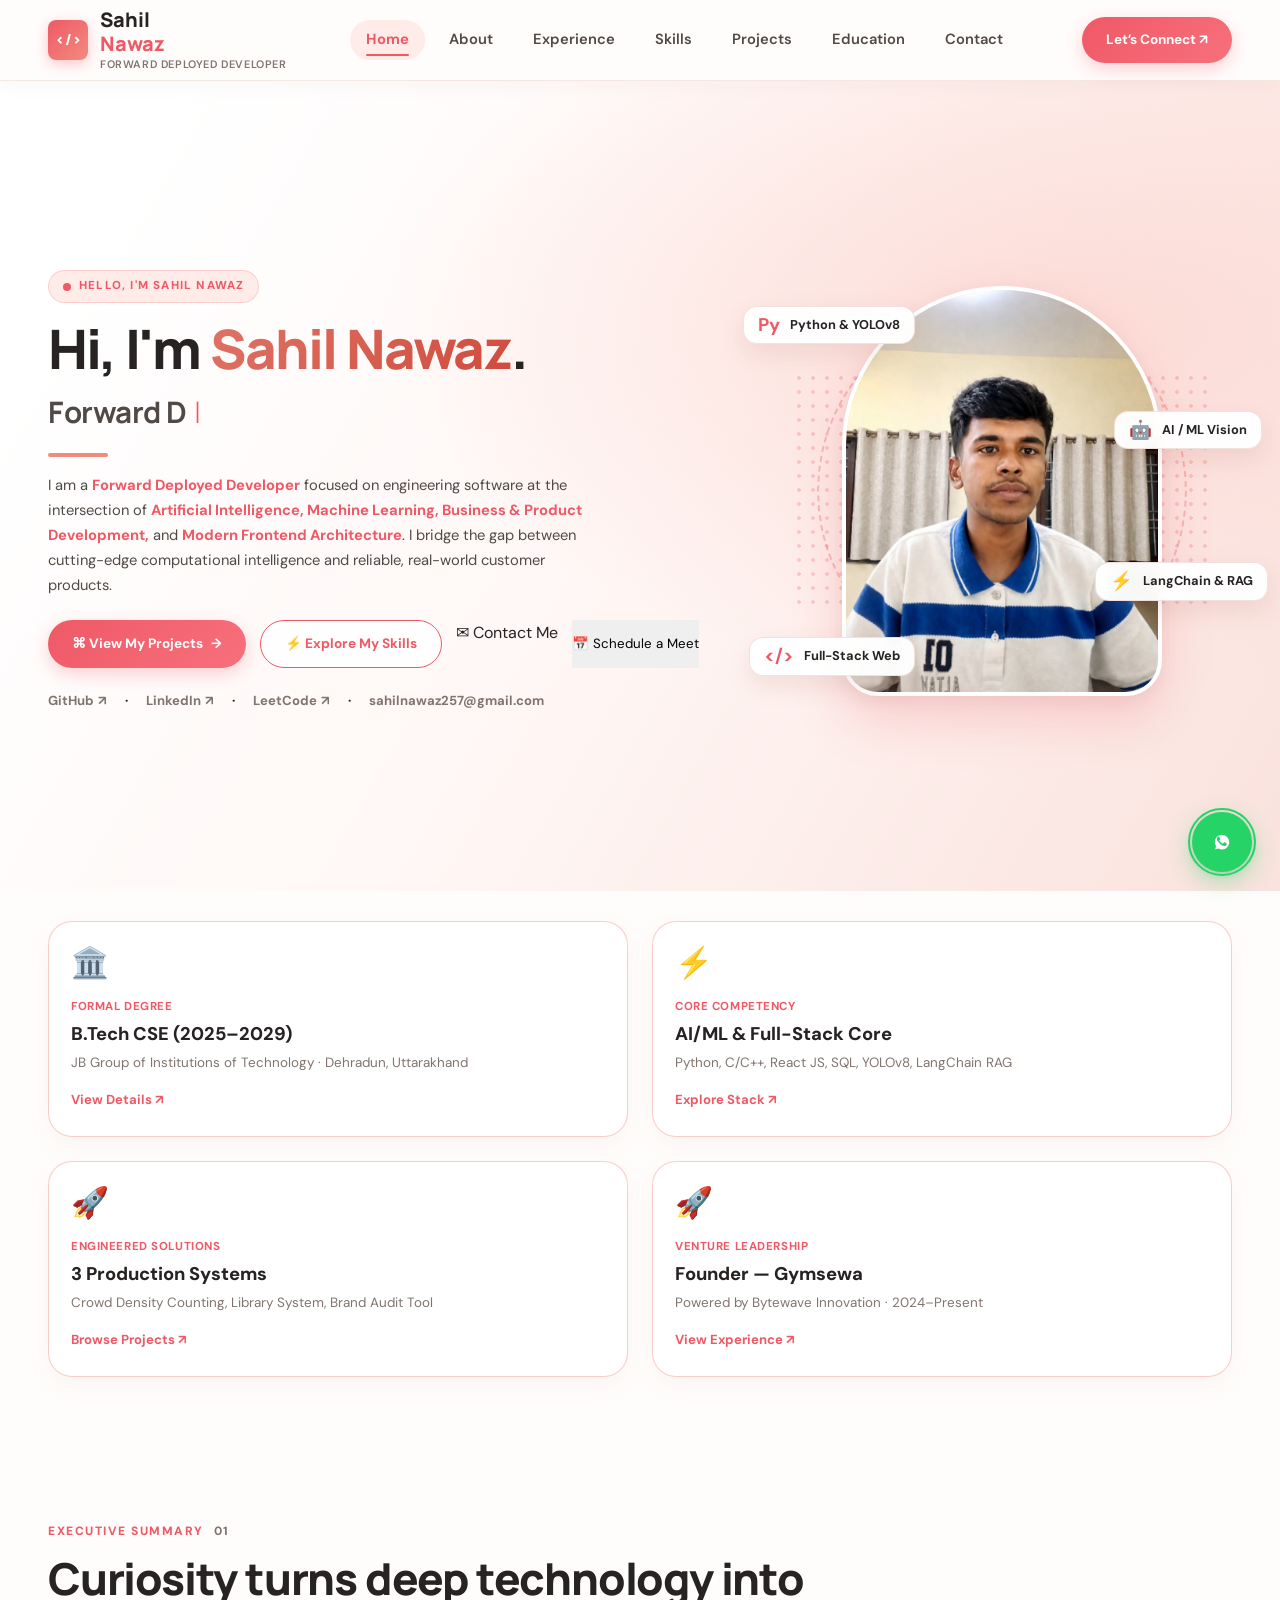
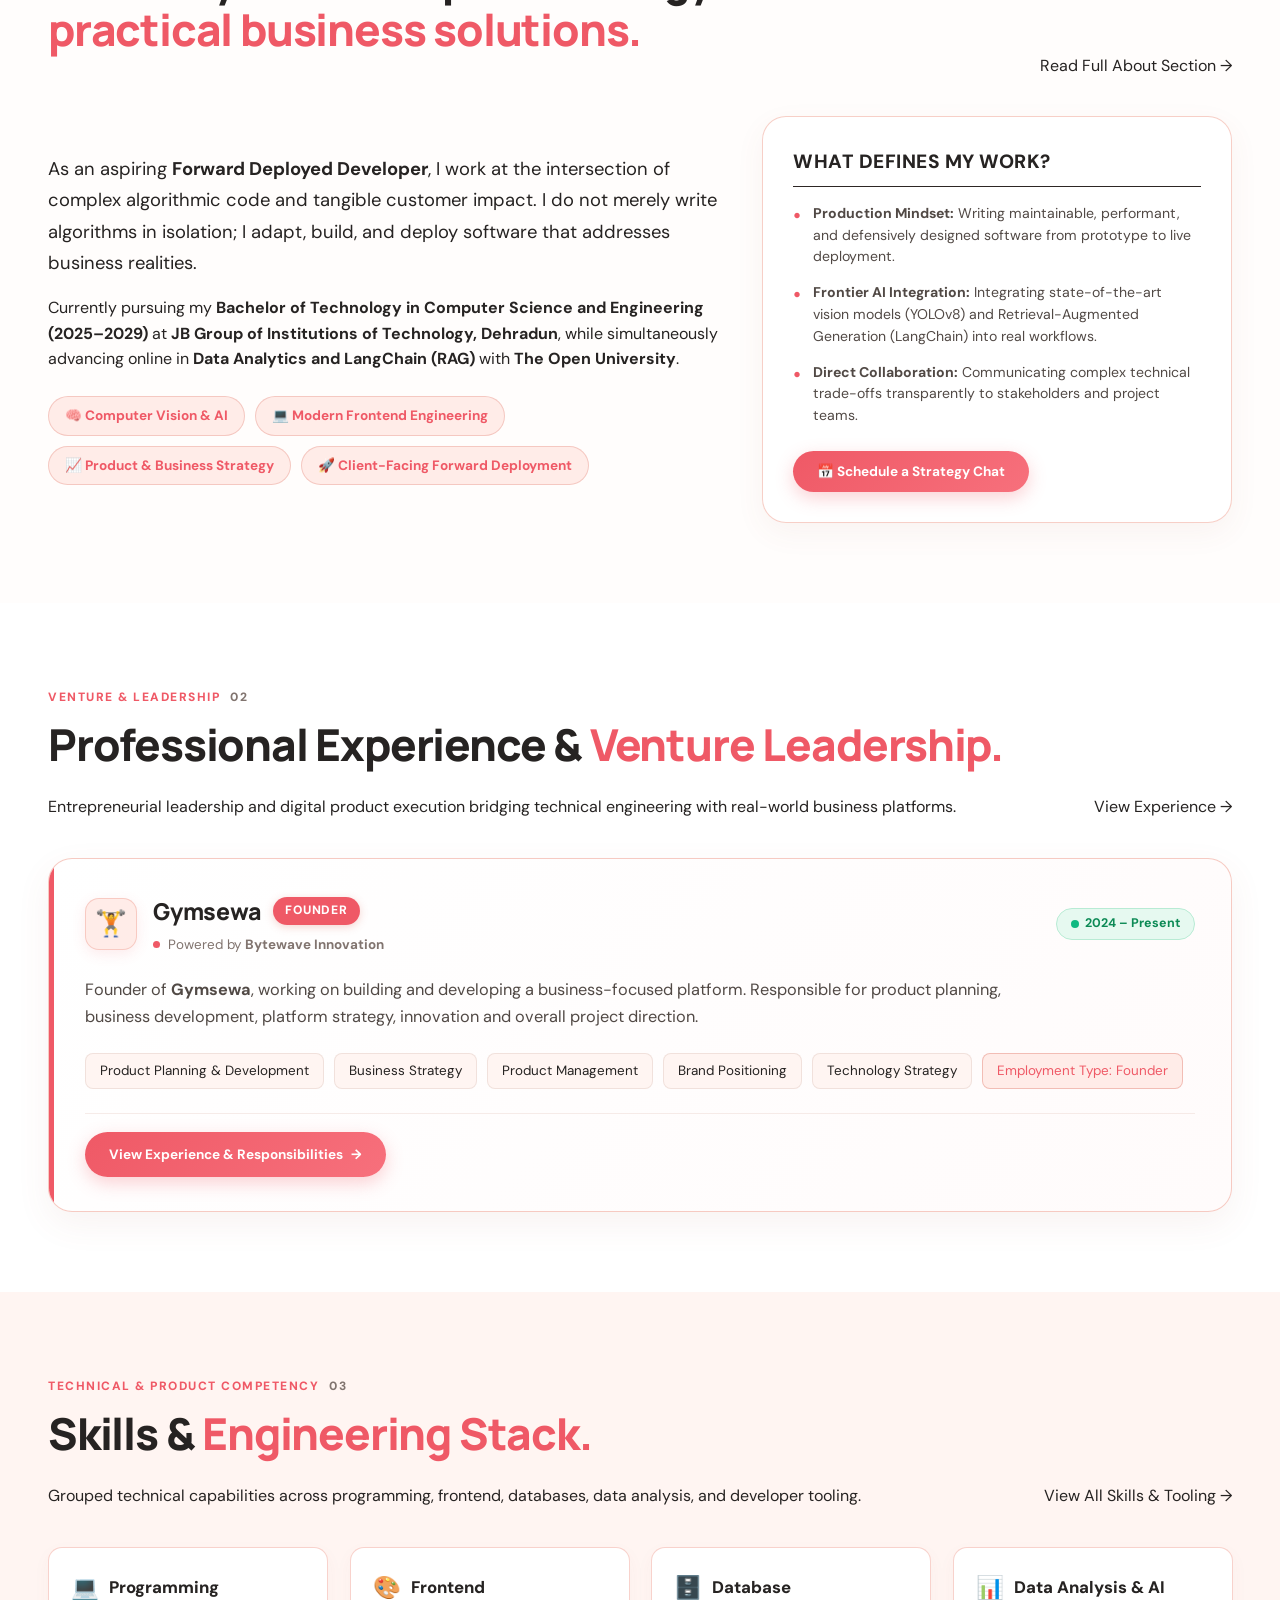
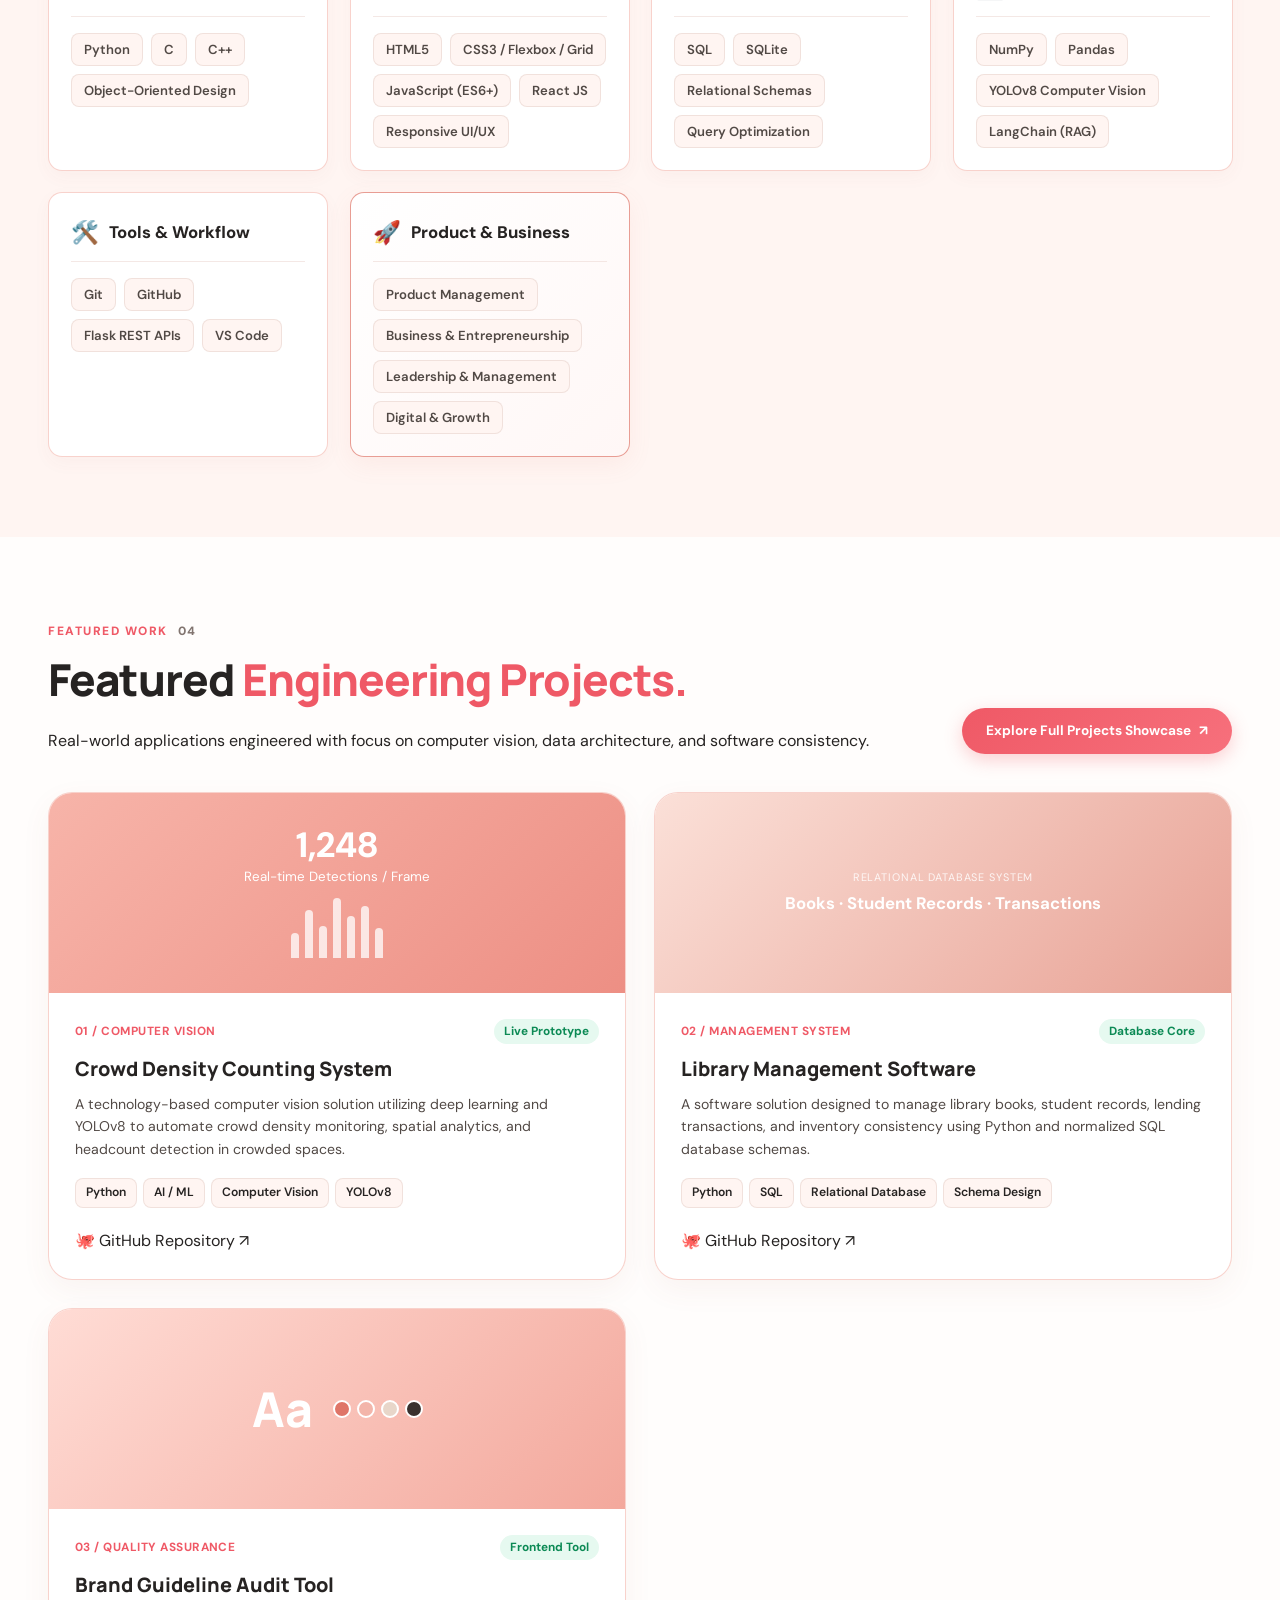
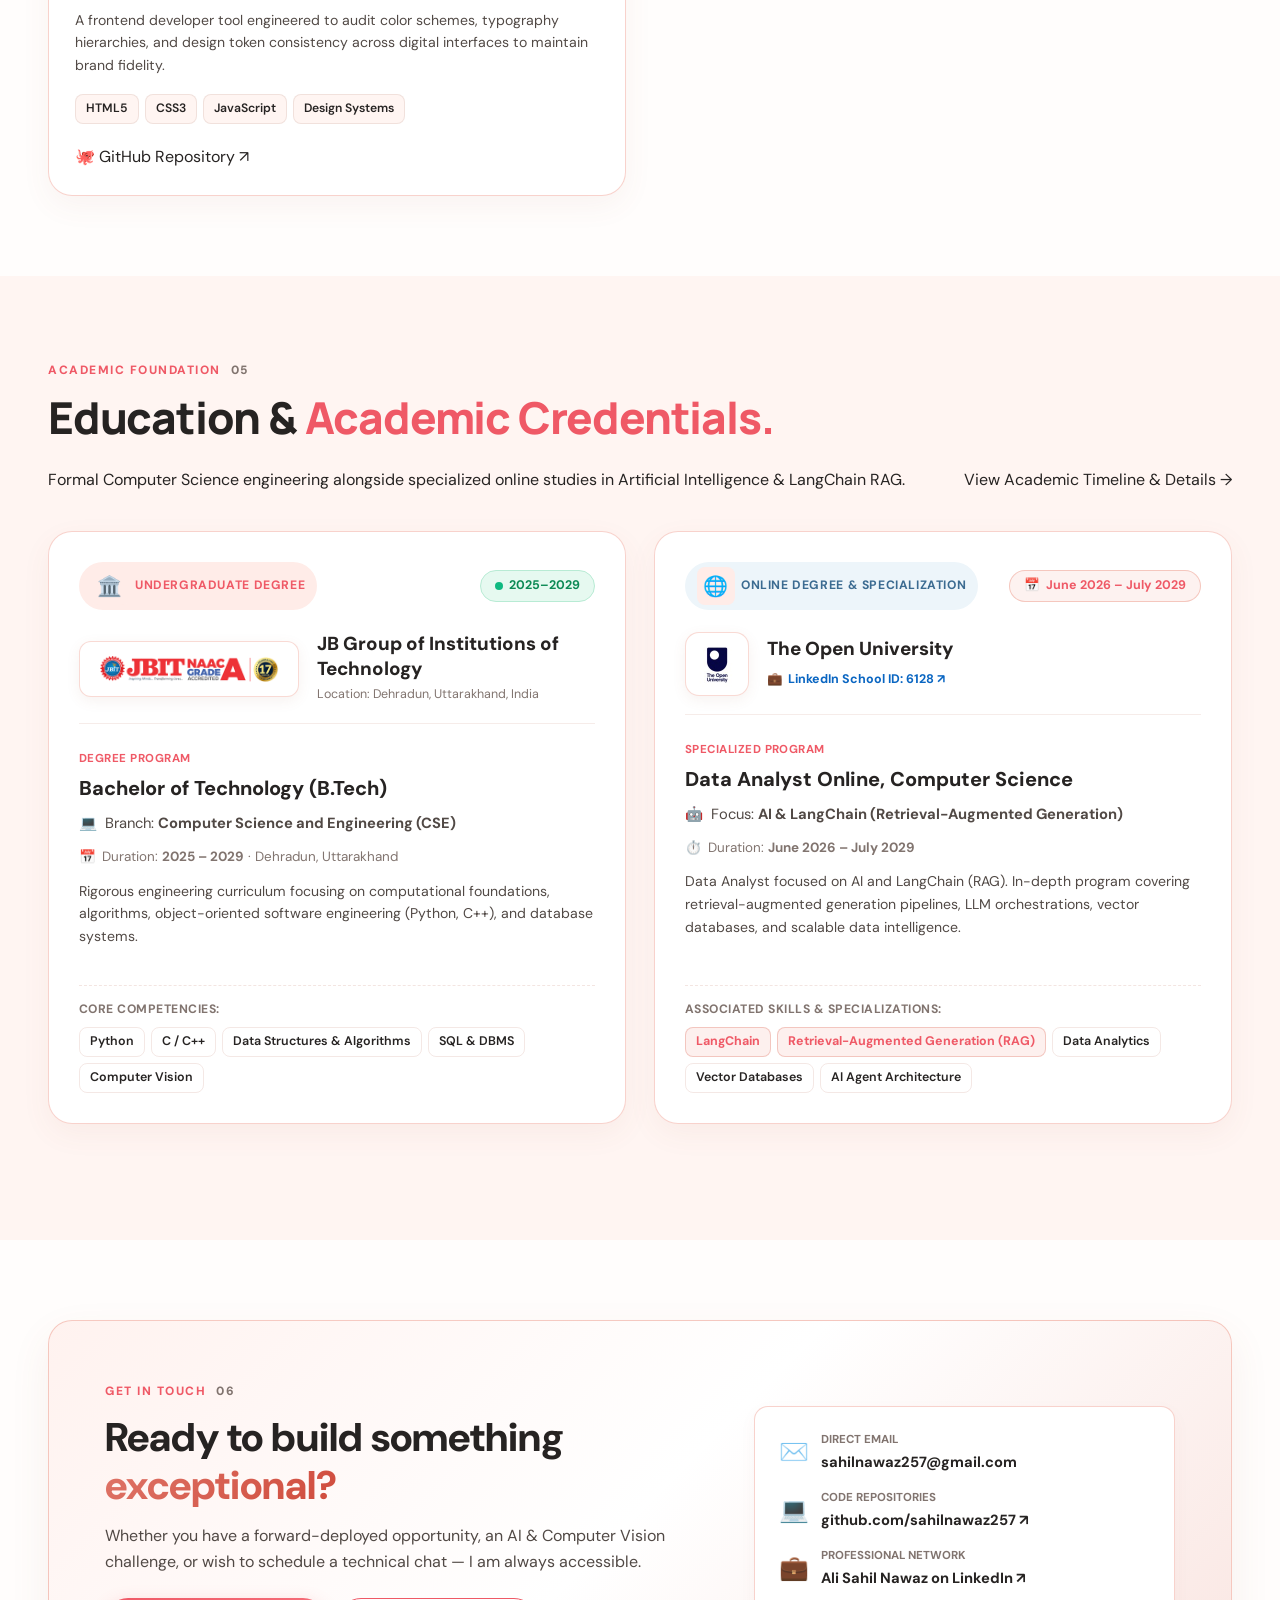
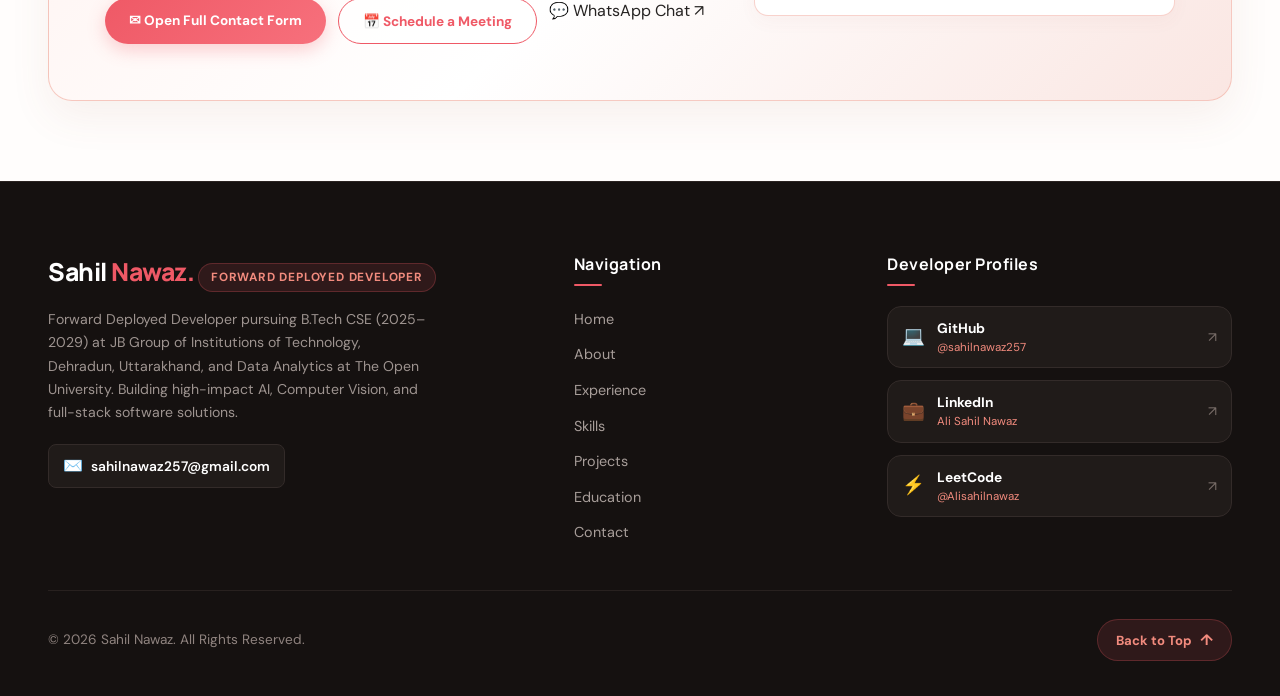
==== commit 18cb417f: "Step 4: Connect Portfolio Contact Form with Supabase, validation, rate limiting, duplicate protectio" ====
--- a/frontend/index.html
+++ b/frontend/index.html
@@ -1604,14 +1604,14 @@
             </div>
           </div>
 
-          <!-- Working Contact Form Box (Persisting to SQLite Database) -->
+          <!-- Contact Form Box (Persisting to Supabase PostgreSQL) -->
           <div class="contact-form-box">
             <div class="form-header-badge">
               <span class="badge-dot" aria-hidden="true"></span>
-              <span>MESSAGE PORTAL</span>
+              <span>SUPABASE MESSAGE PORTAL</span>
             </div>
             <h3>Send a Direct Message</h3>
-            <p>Fill out the form below. Messages are securely stored and dispatches notifications.</p>
+            <p>Fill out the form below. Messages are securely saved to the database and dispatch automated notifications.</p>
 
             <!-- Alert Container for Feedback Messages -->
             <div id="form-alert" class="form-alert" role="alert" aria-live="polite"></div>
@@ -1619,7 +1619,7 @@
             <form id="contact-form" action="/api/contact" method="POST" novalidate>
               <div class="form-group">
                 <label for="contact-name" class="form-label">FULL NAME <span class="required-indicator" aria-hidden="true">*</span></label>
-                <input type="text" id="contact-name" name="name" class="form-control" placeholder="Sahil Nawaz" required autocomplete="name">
+                <input type="text" id="contact-name" name="full_name" class="form-control" placeholder="Sahil Nawaz" required autocomplete="name">
                 <span class="field-error-msg" id="name-error" aria-live="polite"></span>
               </div>
 
@@ -1655,12 +1655,15 @@
               <div class="preview-status-banner">
                 <span class="preview-badge-check" aria-hidden="true">✓</span>
                 <div>
-                  <strong>Inquiry Recorded in SQLite Database!</strong>
-                  <p>Your message has been assigned a database reference ID.</p>
+                  <strong>Inquiry Recorded in Database!</strong>
+                  <p id="preview-db-status">Your message has been assigned a database reference ID.</p>
                 </div>
               </div>
               <div class="preview-content-card">
-                <h4 class="preview-card-title">Message Summary</h4>
+                <div class="preview-card-header">
+                  <h4 class="preview-card-title">Message Summary</h4>
+                  <span class="preview-badge-id" id="preview-id-badge"></span>
+                </div>
                 <div class="preview-field-row">
                   <span class="preview-label">From:</span>
                   <span class="preview-val" id="preview-sender"></span>
--- a/frontend/css/style.css
+++ b/frontend/css/style.css
@@ -1958,18 +1958,37 @@
   line-height: 1.5;
 }
 
-.form-alert.success {
+.form-alert.success,
+.form-alert.alert-success {
   background: rgba(34, 197, 94, 0.15);
   border: 1px solid rgba(34, 197, 94, 0.4);
   color: #4ade80;
   display: block;
 }
 
-.form-alert.error {
+.form-alert.error,
+.form-alert.alert-danger {
   background: rgba(239, 68, 68, 0.15);
   border: 1px solid rgba(239, 68, 68, 0.4);
   color: #f87171;
   display: block;
+}
+
+.preview-card-header {
+  display: flex;
+  justify-content: space-between;
+  align-items: center;
+  margin-bottom: 16px;
+}
+
+.preview-badge-id {
+  font-family: var(--font-mono, monospace);
+  font-size: 0.78rem;
+  background: rgba(223, 117, 104, 0.15);
+  color: var(--primary);
+  border: 1px solid rgba(223, 117, 104, 0.3);
+  padding: 3px 8px;
+  border-radius: 4px;
 }
 
 .btn-submit {
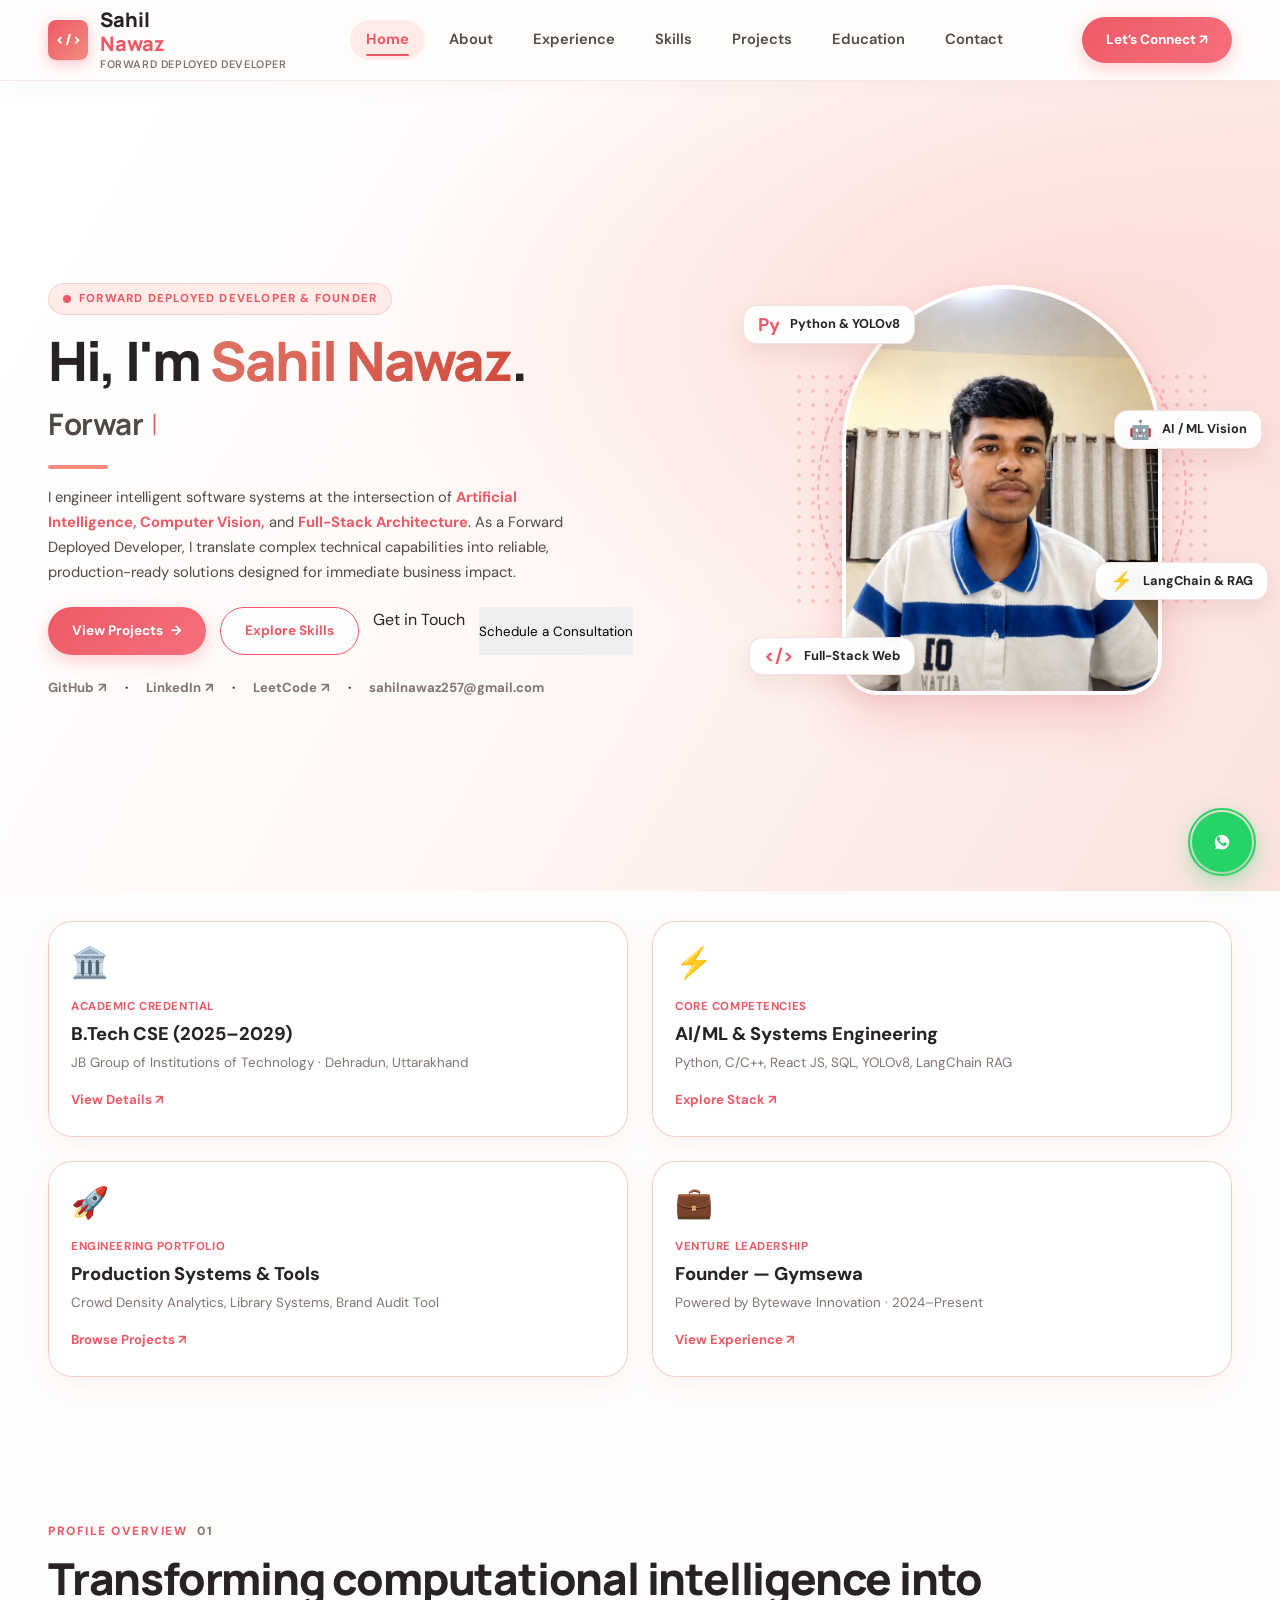
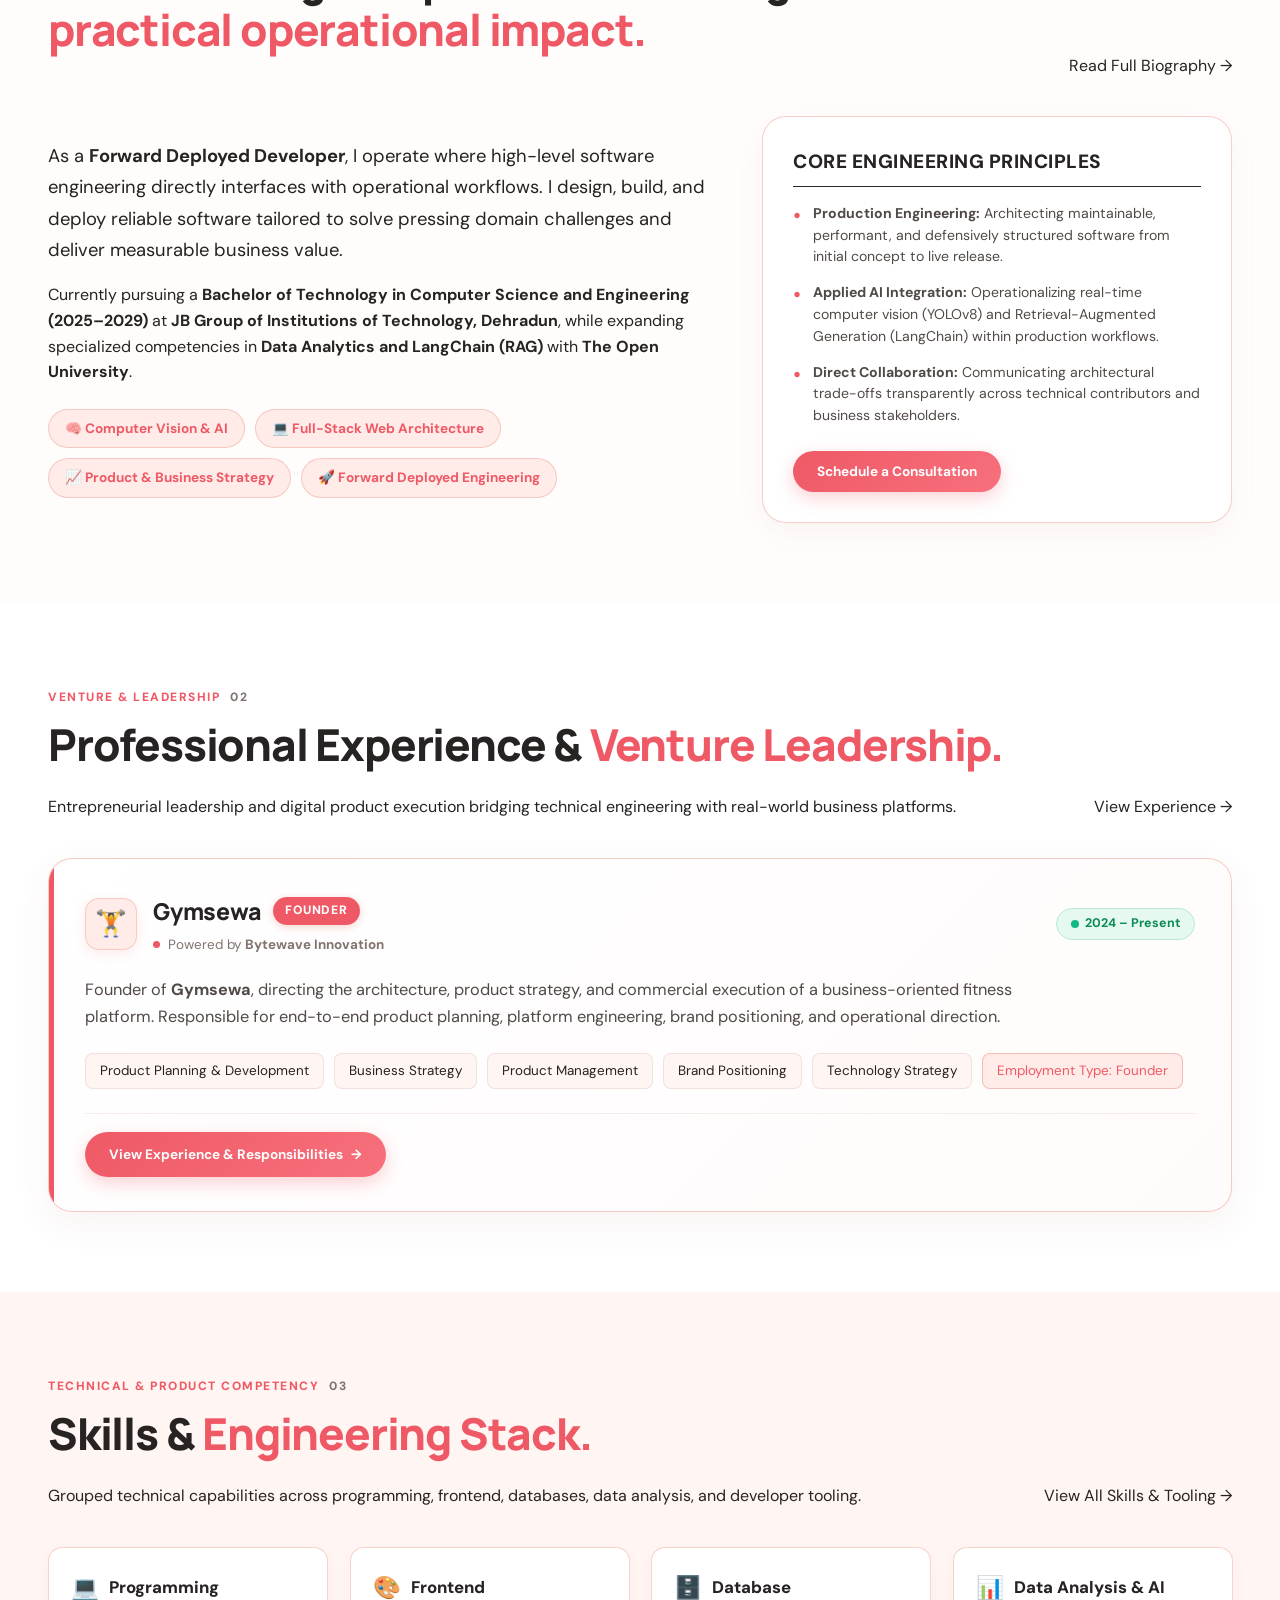
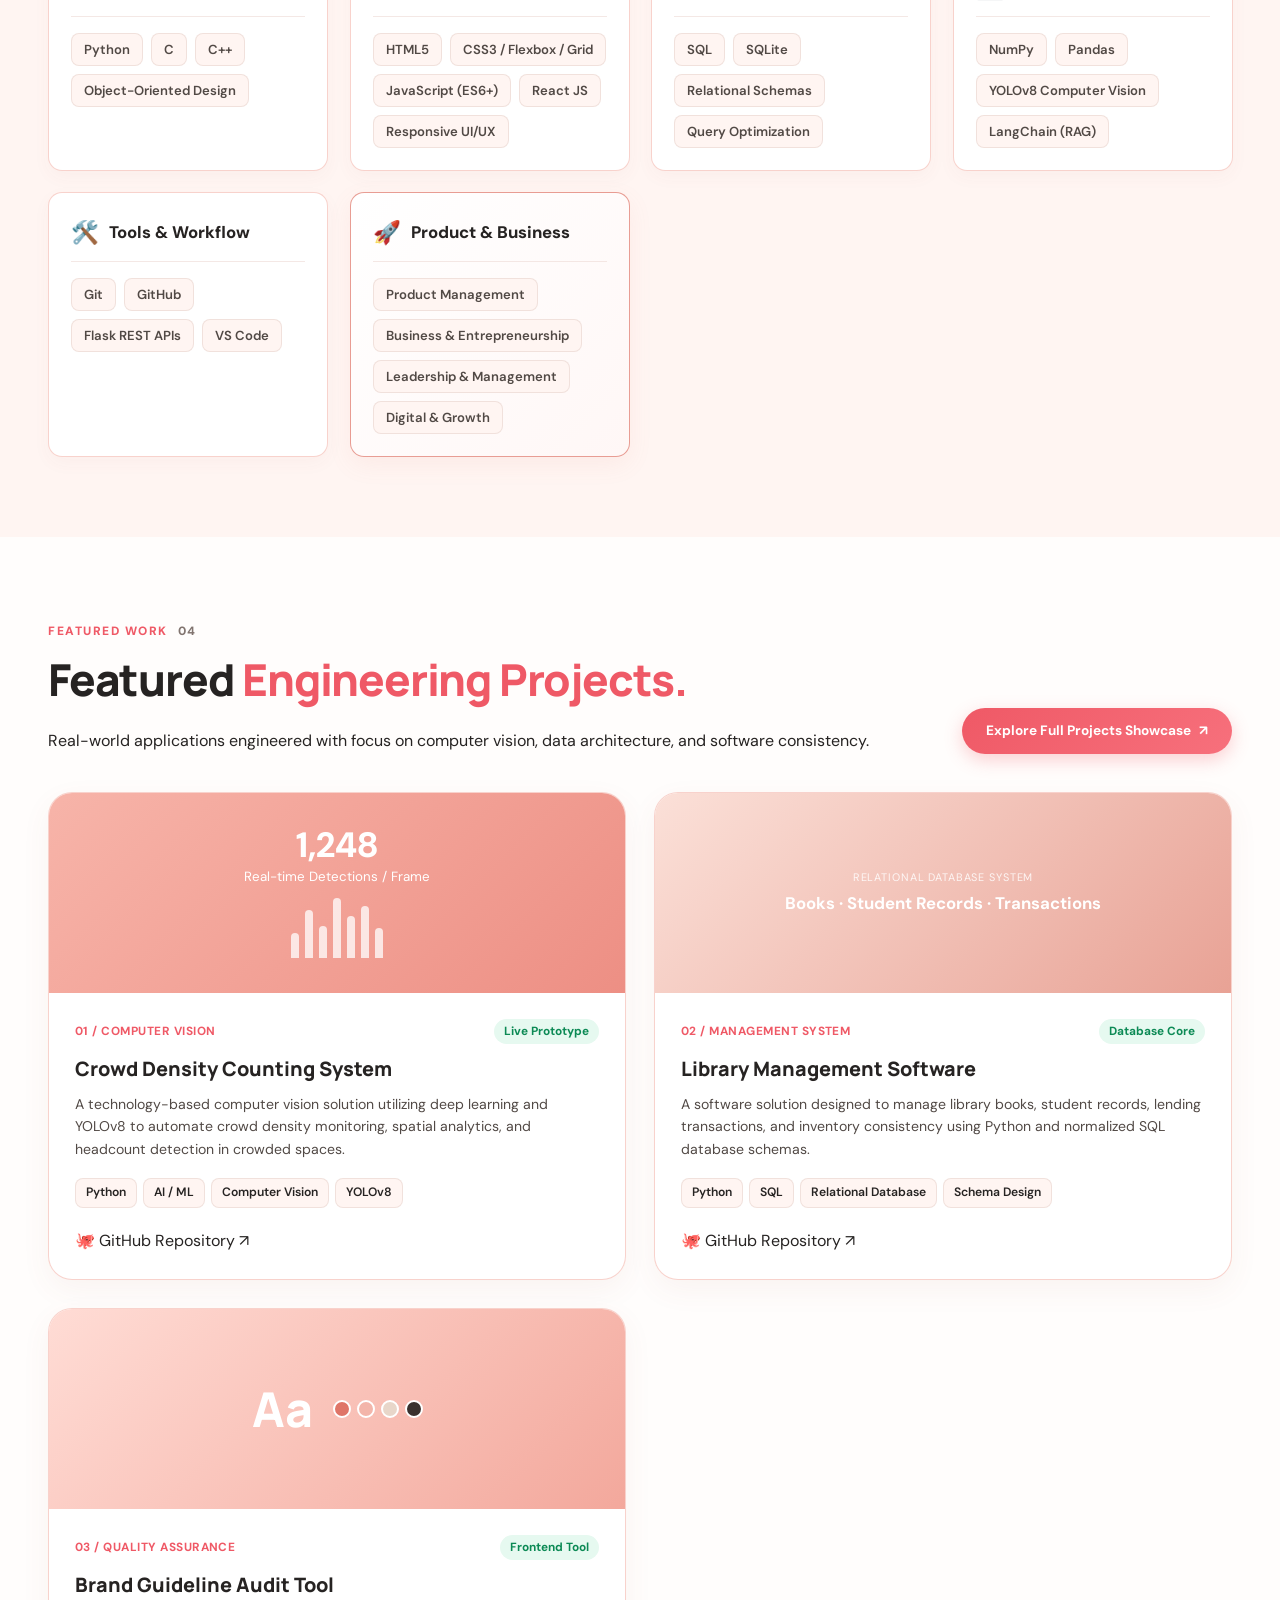
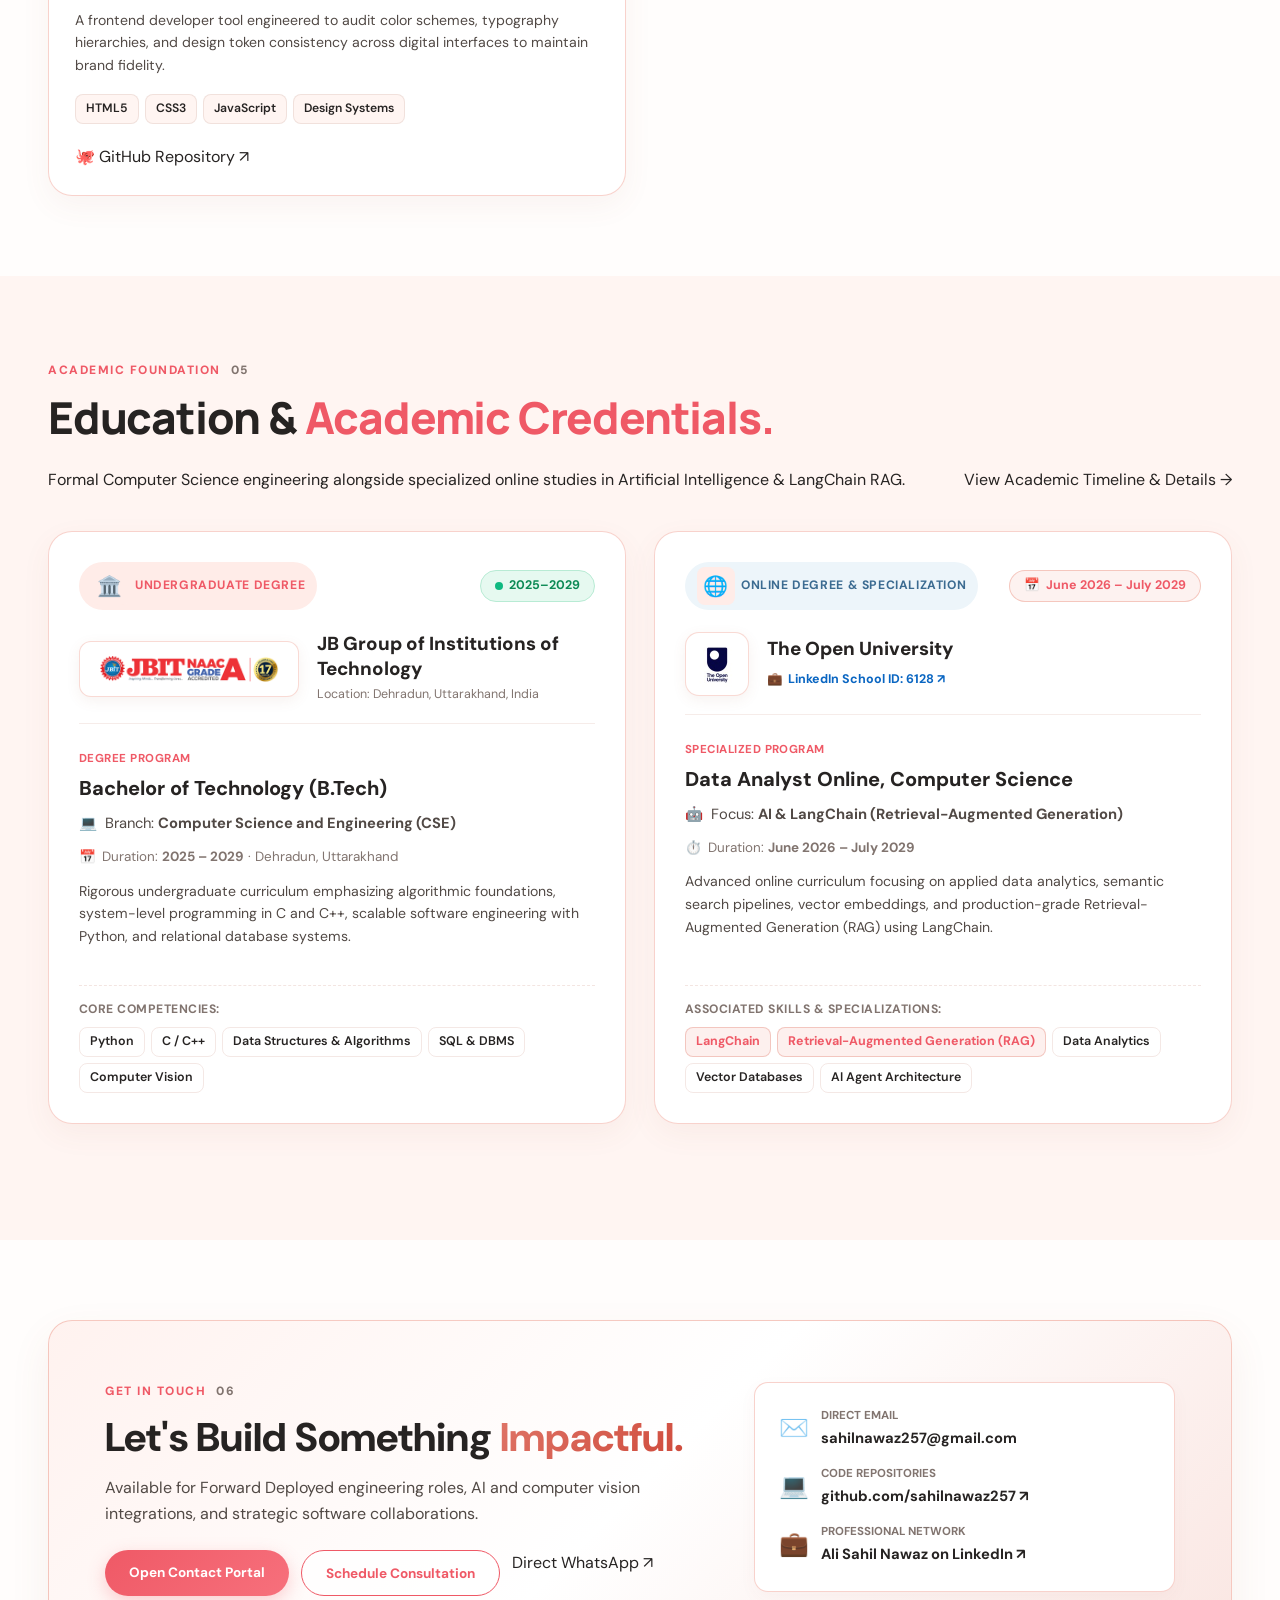
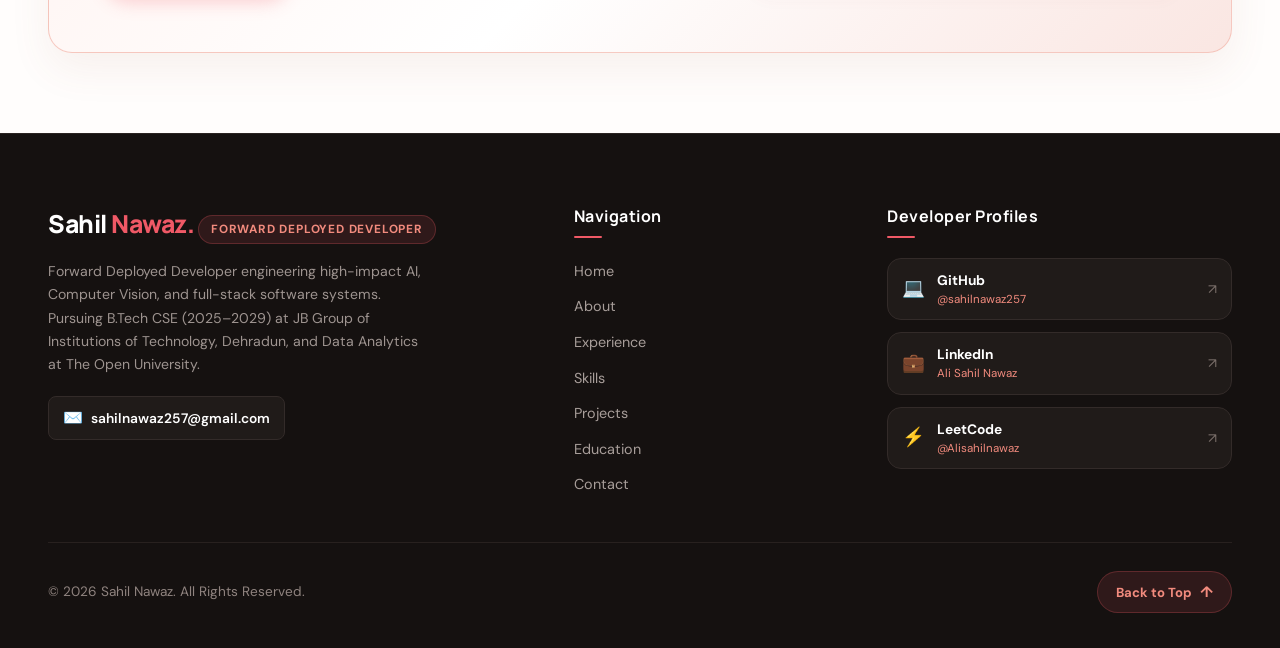
==== commit c12e463d: "Elevate portfolio content to executive developer standard across all pages" ====
--- a/frontend/index.html
+++ b/frontend/index.html
@@ -102,7 +102,7 @@
           <div class="hero-content">
             <div class="hero-badge">
               <span class="pulse-dot" aria-hidden="true"></span>
-              <span>HELLO, I'M SAHIL NAWAZ</span>
+              <span>FORWARD DEPLOYED DEVELOPER & FOUNDER</span>
             </div>
             
             <h1 class="hero-title" id="hero-title">
@@ -117,23 +117,23 @@
             <div class="hero-divider" aria-hidden="true"></div>
             
             <p class="hero-description">
-              I am a <strong>Forward Deployed Developer</strong> focused on engineering software at the intersection of <strong>Artificial Intelligence, Machine Learning, Business & Product Development,</strong> and <strong>Modern Frontend Architecture</strong>. I bridge the gap between cutting-edge computational intelligence and reliable, real-world customer products.
+              I engineer intelligent software systems at the intersection of <strong>Artificial Intelligence, Computer Vision,</strong> and <strong>Full-Stack Architecture</strong>. As a Forward Deployed Developer, I translate complex technical capabilities into reliable, production-ready solutions designed for immediate business impact.
             </p>
 
             <!-- Primary Action Buttons -->
             <div class="hero-actions">
               <a href="#projects" class="btn btn-primary nav-link-trigger" data-target="projects">
-                <span>⌘ View My Projects</span>
+                <span>View Projects</span>
                 <span class="arrow-icon" aria-hidden="true">→</span>
               </a>
               <a href="#skills" class="btn btn-secondary nav-link-trigger" data-target="skills">
-                <span>⚡ Explore My Skills</span>
+                <span>Explore Skills</span>
               </a>
               <a href="#contact" class="btn btn-outline nav-link-trigger" data-target="contact">
-                <span>✉ Contact Me</span>
+                <span>Get in Touch</span>
               </a>
               <button type="button" class="btn btn-accent open-meet-modal-trigger" id="hero-meet-cta" aria-haspopup="dialog">
-                <span>📅 Schedule a Meet</span>
+                <span>Schedule a Consultation</span>
               </button>
             </div>
 
@@ -200,7 +200,7 @@
             <div class="overview-card">
               <div class="overview-icon-badge" aria-hidden="true">🏛️</div>
               <div class="overview-content">
-                <span class="overview-tag">Formal Degree</span>
+                <span class="overview-tag">Academic Credential</span>
                 <h3 class="overview-title">B.Tech CSE (2025–2029)</h3>
                 <p class="overview-desc">JB Group of Institutions of Technology · Dehradun, Uttarakhand</p>
               </div>
@@ -211,8 +211,8 @@
             <div class="overview-card">
               <div class="overview-icon-badge" aria-hidden="true">⚡</div>
               <div class="overview-content">
-                <span class="overview-tag">Core Competency</span>
-                <h3 class="overview-title">AI/ML & Full-Stack Core</h3>
+                <span class="overview-tag">Core Competencies</span>
+                <h3 class="overview-title">AI/ML & Systems Engineering</h3>
                 <p class="overview-desc">Python, C/C++, React JS, SQL, YOLOv8, LangChain RAG</p>
               </div>
               <a href="#skills" class="overview-link nav-link-trigger" data-target="skills" aria-label="Explore Technical Skills">Explore Stack ↗</a>
@@ -222,16 +222,16 @@
             <div class="overview-card">
               <div class="overview-icon-badge" aria-hidden="true">🚀</div>
               <div class="overview-content">
-                <span class="overview-tag">Engineered Solutions</span>
-                <h3 class="overview-title">3 Production Systems</h3>
-                <p class="overview-desc">Crowd Density Counting, Library System, Brand Audit Tool</p>
+                <span class="overview-tag">Engineering Portfolio</span>
+                <h3 class="overview-title">Production Systems & Tools</h3>
+                <p class="overview-desc">Crowd Density Analytics, Library Systems, Brand Audit Tool</p>
               </div>
               <a href="#projects" class="overview-link nav-link-trigger" data-target="projects" aria-label="Browse Projects">Browse Projects ↗</a>
             </div>
 
             <!-- Card 4: Professional Venture & Experience -->
             <div class="overview-card">
-              <div class="overview-icon-badge" aria-hidden="true">🚀</div>
+              <div class="overview-icon-badge" aria-hidden="true">💼</div>
               <div class="overview-content">
                 <span class="overview-tag">Venture Leadership</span>
                 <h3 class="overview-title">Founder — Gymsewa</h3>
@@ -251,48 +251,48 @@
         <div class="container">
           <div class="preview-header-row">
             <div>
-              <div class="section-label">EXECUTIVE SUMMARY <span>01</span></div>
+              <div class="section-label">PROFILE OVERVIEW <span>01</span></div>
               <h2 class="section-heading" id="about-preview-heading">
-                Curiosity turns deep technology into <br><em>practical business solutions.</em>
+                Transforming computational intelligence into <br><em>practical operational impact.</em>
               </h2>
             </div>
             <a href="#about" class="btn btn-outline nav-link-trigger" data-target="about">
-              <span>Read Full About Section</span> <span aria-hidden="true">→</span>
+              <span>Read Full Biography</span> <span aria-hidden="true">→</span>
             </a>
           </div>
 
           <div class="about-preview-grid">
             <div class="about-preview-text">
               <p class="lead-text">
-                As an aspiring <strong>Forward Deployed Developer</strong>, I work at the intersection of complex algorithmic code and tangible customer impact. I do not merely write algorithms in isolation; I adapt, build, and deploy software that addresses business realities.
+                As a <strong>Forward Deployed Developer</strong>, I operate where high-level software engineering directly interfaces with operational workflows. I design, build, and deploy reliable software tailored to solve pressing domain challenges and deliver measurable business value.
               </p>
               <p>
-                Currently pursuing my <strong>Bachelor of Technology in Computer Science and Engineering (2025–2029)</strong> at <strong>JB Group of Institutions of Technology, Dehradun</strong>, while simultaneously advancing online in <strong>Data Analytics and LangChain (RAG)</strong> with <strong>The Open University</strong>.
+                Currently pursuing a <strong>Bachelor of Technology in Computer Science and Engineering (2025–2029)</strong> at <strong>JB Group of Institutions of Technology, Dehradun</strong>, while expanding specialized competencies in <strong>Data Analytics and LangChain (RAG)</strong> with <strong>The Open University</strong>.
               </p>
               <div class="about-focus-pills">
                 <span class="focus-pill">🧠 Computer Vision & AI</span>
-                <span class="focus-pill">💻 Modern Frontend Engineering</span>
+                <span class="focus-pill">💻 Full-Stack Web Architecture</span>
                 <span class="focus-pill">📈 Product & Business Strategy</span>
-                <span class="focus-pill">🚀 Client-Facing Forward Deployment</span>
+                <span class="focus-pill">🚀 Forward Deployed Engineering</span>
               </div>
             </div>
 
             <div class="about-preview-card">
-              <h3 class="preview-card-title">What Defines My Work?</h3>
+              <h3 class="preview-card-title">Core Engineering Principles</h3>
               <ul class="preview-bullet-list">
                 <li>
-                  <strong>Production Mindset:</strong> Writing maintainable, performant, and defensively designed software from prototype to live deployment.
+                  <strong>Production Engineering:</strong> Architecting maintainable, performant, and defensively structured software from initial concept to live release.
                 </li>
                 <li>
-                  <strong>Frontier AI Integration:</strong> Integrating state-of-the-art vision models (YOLOv8) and Retrieval-Augmented Generation (LangChain) into real workflows.
+                  <strong>Applied AI Integration:</strong> Operationalizing real-time computer vision (YOLOv8) and Retrieval-Augmented Generation (LangChain) within production workflows.
                 </li>
                 <li>
-                  <strong>Direct Collaboration:</strong> Communicating complex technical trade-offs transparently to stakeholders and project teams.
+                  <strong>Direct Collaboration:</strong> Communicating architectural trade-offs transparently across technical contributors and business stakeholders.
                 </li>
               </ul>
               <div class="preview-card-cta">
                 <button type="button" class="btn btn-primary btn-sm open-meet-modal-trigger">
-                  <span>📅 Schedule a Strategy Chat</span>
+                  <span>Schedule a Consultation</span>
                 </button>
               </div>
             </div>
@@ -341,7 +341,7 @@
             </div>
 
             <p class="home-exp-desc">
-              Founder of <strong>Gymsewa</strong>, working on building and developing a business-focused platform. Responsible for product planning, business development, platform strategy, innovation and overall project direction.
+              Founder of <strong>Gymsewa</strong>, directing the architecture, product strategy, and commercial execution of a business-oriented fitness platform. Responsible for end-to-end product planning, platform engineering, brand positioning, and operational direction.
             </p>
 
             <div class="home-exp-tags-row">
@@ -660,7 +660,7 @@
                   </span>
                 </div>
                 <p class="edu-summary-desc">
-                  Rigorous engineering curriculum focusing on computational foundations, algorithms, object-oriented software engineering (Python, C++), and database systems.
+                  Rigorous undergraduate curriculum emphasizing algorithmic foundations, system-level programming in C and C++, scalable software engineering with Python, and relational database systems.
                 </p>
               </div>
 
@@ -715,7 +715,7 @@
                   </span>
                 </div>
                 <p class="edu-summary-desc">
-                  Data Analyst focused on AI and LangChain (RAG). In-depth program covering retrieval-augmented generation pipelines, LLM orchestrations, vector databases, and scalable data intelligence.
+                  Advanced online curriculum focusing on applied data analytics, semantic search pipelines, vector embeddings, and production-grade Retrieval-Augmented Generation (RAG) using LangChain.
                 </p>
               </div>
 
@@ -744,20 +744,20 @@
             <div class="contact-cta-content">
               <div class="section-label">GET IN TOUCH <span>06</span></div>
               <h2 class="contact-cta-title" id="contact-preview-heading">
-                Ready to build something <span class="gradient-text">exceptional?</span>
+                Let's Build Something <span class="gradient-text">Impactful.</span>
               </h2>
               <p class="contact-cta-desc">
-                Whether you have a forward-deployed opportunity, an AI & Computer Vision challenge, or wish to schedule a technical chat — I am always accessible.
+                Available for Forward Deployed engineering roles, AI and computer vision integrations, and strategic software collaborations.
               </p>
               <div class="contact-cta-actions">
                 <a href="#contact" class="btn btn-primary nav-link-trigger" data-target="contact">
-                  <span>✉ Open Full Contact Form</span>
+                  <span>Open Contact Portal</span>
                 </a>
                 <button type="button" class="btn btn-secondary open-meet-modal-trigger">
-                  <span>📅 Schedule a Meeting</span>
+                  <span>Schedule Consultation</span>
                 </button>
                 <a href="https://wa.me/917323018308?text=Hi%20Sahil!%20I%20came%20across%20your%20portfolio%20and%20would%20like%20to%20discuss%20an%20opportunity%20/%20project." target="_blank" rel="noopener noreferrer" class="btn btn-outline wa-preview-btn">
-                  <span>💬 WhatsApp Chat ↗</span>
+                  <span>Direct WhatsApp ↗</span>
                 </a>
               </div>
             </div>
@@ -848,12 +848,12 @@
           <!-- Column 2: Detailed Narrative & Philosophy -->
           <div class="about-main-narrative">
             <article class="narrative-block">
-              <h3>Who I Am & What I Do</h3>
+              <h3>Background & Engineering Philosophy</h3>
               <p>
-                My name is <strong>Sahil Nawaz</strong>. I am a Forward Deployed Developer and B.Tech Computer Science student at <strong>JB Group of Institutions of Technology</strong> in <strong>Dehradun, Uttarakhand, India (2025–2029)</strong>.
+                My name is <strong>Sahil Nawaz</strong>. I am a Forward Deployed Developer and Computer Science undergraduate at <strong>JB Group of Institutions of Technology</strong> in <strong>Dehradun, Uttarakhand, India (2025–2029)</strong>.
               </p>
               <p>
-                A Forward Deployed Developer operates where software engineering directly interfaces with real operational challenges. Rather than focusing solely on isolated technical algorithms, I bring an end-to-end perspective: understanding the business domain, prototyping rapidly, and deploying software that directly solves problems for end-users.
+                A Forward Deployed Developer operates where software engineering interfaces directly with operational challenges. Rather than writing code in isolation, I take an end-to-end approach: analyzing the operational domain, developing rapid prototypes, and deploying scalable software that creates measurable value for end users and organizations.
               </p>
             </article>
 
@@ -864,7 +864,7 @@
                   <span class="interest-icon" aria-hidden="true">🤖</span>
                   <div>
                     <h4>Artificial Intelligence & Machine Learning</h4>
-                    <p>Focusing on computer vision pipelines using YOLOv8 for spatial crowd analytics, alongside modern Retrieval-Augmented Generation (RAG) agent architectures with LangChain.</p>
+                    <p>Building real-time computer vision pipelines with YOLOv8 for spatial analytics and headcount estimation, alongside Retrieval-Augmented Generation (RAG) architectures with LangChain.</p>
                   </div>
                 </div>
 
@@ -872,15 +872,15 @@
                   <span class="interest-icon" aria-hidden="true">📈</span>
                   <div>
                     <h4>Business & Product Strategy</h4>
-                    <p>Aligning technical engineering with actual commercial and user objectives. Designing intuitive developer workflows and tools that provide immediate tangible return.</p>
+                    <p>Aligning software engineering with commercial objectives, designing intuitive user experiences, and architecting digital platforms that yield tangible operational return.</p>
                   </div>
                 </div>
 
                 <div class="interest-box">
                   <span class="interest-icon" aria-hidden="true">💻</span>
                   <div>
-                    <h4>Modern Frontend & Full-Stack Systems</h4>
-                    <p>Engineering accessible, responsive, and performant web interfaces with HTML5, CSS3, JavaScript (ES6+), React JS, and lightweight Python Flask backends.</p>
+                    <h4>Full-Stack & Frontend Architecture</h4>
+                    <p>Engineering accessible, responsive, and performant web interfaces using HTML5, CSS3, JavaScript (ES6+), React JS, and lightweight Python Flask backends.</p>
                   </div>
                 </div>
 
@@ -888,23 +888,23 @@
                   <span class="interest-icon" aria-hidden="true">🚀</span>
                   <div>
                     <h4>Forward Deployed Methodology</h4>
-                    <p>Direct stakeholder engagement, fast prototyping cycles, production hardening, and continuous feedback integration in real operational environments.</p>
+                    <p>Direct stakeholder engagement, rapid prototyping cycles, defensive security hardening, and continuous feedback loops in production environments.</p>
                   </div>
                 </div>
               </div>
             </article>
 
             <article class="narrative-block">
-              <h3>Academic Grounding & Ongoing Development</h3>
+              <h3>Academic Foundations & Continuous Development</h3>
               <p>
-                My foundational coursework at <strong>JB Group of Institutions of Technology</strong> gives me a solid grounding in Data Structures, Object-Oriented Software Engineering (Python, C++), and Database Management Systems (SQL).
+                My undergraduate coursework at <strong>JB Group of Institutions of Technology</strong> establishes disciplined grounding in computational theory, advanced data structures, object-oriented systems (Python, C++), and relational database architecture.
               </p>
               <p>
-                Concurrently, my enrollment in <strong>The Open University's Data Analyst Online Program (June 2026–July 2029)</strong> expands my expertise into large-scale data engineering, vector embeddings, and LangChain RAG pipelines.
+                Concurrently, my enrollment in <strong>The Open University's Data Analyst Online Program (June 2026–July 2029)</strong> expands my specialized capabilities in data analytics, vector embeddings, semantic retrieval, and LangChain RAG pipelines.
               </p>
               <div class="narrative-actions">
-                <a href="#projects" class="btn btn-primary nav-link-trigger" data-target="projects">Explore My Projects →</a>
-                <a href="#contact" class="btn btn-outline nav-link-trigger" data-target="contact">Get In Touch ✉</a>
+                <a href="#projects" class="btn btn-primary nav-link-trigger" data-target="projects">Explore Projects →</a>
+                <a href="#contact" class="btn btn-outline nav-link-trigger" data-target="contact">Get in Touch ✉</a>
               </div>
             </article>
           </div>
@@ -965,7 +965,7 @@
             <!-- Role Summary & Narrative -->
             <div class="exp-narrative-box">
               <p class="exp-summary-text">
-                Founder of <strong>Gymsewa</strong>, working on building and developing a business-focused platform. Responsible for product planning, business development, platform strategy, innovation and overall project direction.
+                Founder of <strong>Gymsewa</strong>, directing the architecture, product strategy, and commercial execution of a business-oriented fitness platform. Responsible for end-to-end product planning, platform engineering, brand positioning, and operational direction.
               </p>
             </div>
 
@@ -986,7 +986,7 @@
                     <span class="resp-num">01</span>
                     <h4 class="resp-title">Product Planning and Development</h4>
                   </div>
-                  <p class="resp-desc">Translating market requirements into actionable product architectures, core feature roadmaps, and functional prototypes.</p>
+                  <p class="resp-desc">Translating market requirements into functional system architectures, strategic feature roadmaps, and production prototypes.</p>
                 </div>
 
                 <div class="resp-card">
@@ -994,7 +994,7 @@
                     <span class="resp-num">02</span>
                     <h4 class="resp-title">Business Strategy and Development</h4>
                   </div>
-                  <p class="resp-desc">Establishing commercial foundations, viable revenue models, partnership channels, and strategic growth avenues.</p>
+                  <p class="resp-desc">Establishing commercial foundations, identifying viable monetization models, and driving strategic partnership channels.</p>
                 </div>
 
                 <div class="resp-card">
@@ -1002,7 +1002,7 @@
                     <span class="resp-num">03</span>
                     <h4 class="resp-title">Product Management</h4>
                   </div>
-                  <p class="resp-desc">Directing end-to-end product lifecycles, prioritization matrices, iterative sprints, and feature delivery hygiene.</p>
+                  <p class="resp-desc">Leading end-to-end product lifecycles, feature prioritization matrices, and high-velocity sprint execution.</p>
                 </div>
 
                 <div class="resp-card">
@@ -1010,7 +1010,7 @@
                     <span class="resp-num">04</span>
                     <h4 class="resp-title">Business Operations</h4>
                   </div>
-                  <p class="resp-desc">Managing operational execution, workflows, resource allocation, and maintaining efficient daily organizational routines.</p>
+                  <p class="resp-desc">Managing operational execution, daily workflows, resource management, and organizational coordination.</p>
                 </div>
 
                 <div class="resp-card">
@@ -1018,7 +1018,7 @@
                     <span class="resp-num">05</span>
                     <h4 class="resp-title">Brand Development and Positioning</h4>
                   </div>
-                  <p class="resp-desc">Building clear brand identity, value propositions, and market reputation for Gymsewa across all public touchpoints.</p>
+                  <p class="resp-desc">Defining clear brand identity, core value propositions, and market reputation across all user touchpoints.</p>
                 </div>
 
                 <div class="resp-card">
@@ -1026,7 +1026,7 @@
                     <span class="resp-num">06</span>
                     <h4 class="resp-title">Technology and Digital Product Strategy</h4>
                   </div>
-                  <p class="resp-desc">Aligning high-performance tech stacks, software reliability, and system scalability with sustainable business targets.</p>
+                  <p class="resp-desc">Aligning high-performance tech stacks, software reliability, and system scalability with sustainable business milestones.</p>
                 </div>
 
                 <div class="resp-card">
@@ -1034,7 +1034,7 @@
                     <span class="resp-num">07</span>
                     <h4 class="resp-title">Project Planning and Execution</h4>
                   </div>
-                  <p class="resp-desc">Setting milestone timelines, tracking project deliverables, ensuring code standards, and driving high-velocity execution.</p>
+                  <p class="resp-desc">Setting milestone roadmaps, managing deliverables, and enforcing engineering quality standards.</p>
                 </div>
 
                 <div class="resp-card">
@@ -1042,7 +1042,7 @@
                     <span class="resp-num">08</span>
                     <h4 class="resp-title">Innovation and Problem Solving</h4>
                   </div>
-                  <p class="resp-desc">Identifying systemic user and industry friction points and formulating pragmatic, technology-driven solutions.</p>
+                  <p class="resp-desc">Identifying systemic industry bottlenecks to design pragmatic, technology-driven solutions that remove friction.</p>
                 </div>
 
                 <div class="resp-card">
@@ -1050,7 +1050,7 @@
                     <span class="resp-num">09</span>
                     <h4 class="resp-title">User Experience and Product Improvement</h4>
                   </div>
-                  <p class="resp-desc">Gathering real-world user feedback, analyzing platform interaction patterns, and driving continuous UX optimization.</p>
+                  <p class="resp-desc">Synthesizing user feedback and engagement metrics to drive iterative interface enhancements and usability gains.</p>
                 </div>
 
               </div>
@@ -1085,7 +1085,7 @@
                 <h3 class="skill-category-title">Programming Languages</h3>
               </div>
             </div>
-            <p class="skill-category-desc">Core languages used for systems engineering, algorithmic problem solving, computational logic, and backend services.</p>
+            <p class="skill-category-desc">Core languages for algorithmic problem-solving, low-latency computational logic, and backend service engineering.</p>
             <div class="skill-pill-cloud">
               <span class="tech-pill"><strong>Python</strong> · Advanced Scripting & ML</span>
               <span class="tech-pill"><strong>C</strong> · Memory & Systems Fundamentals</span>
@@ -1103,7 +1103,7 @@
                 <h3 class="skill-category-title">Frontend Engineering</h3>
               </div>
             </div>
-            <p class="skill-category-desc">Crafting modern, accessible, responsive, and performance-tuned web interfaces that render cleanly on all devices.</p>
+            <p class="skill-category-desc">Engineering responsive, accessible, and performant user interfaces built with clean modular component architectures.</p>
             <div class="skill-pill-cloud">
               <span class="tech-pill"><strong>HTML5</strong> · Semantic Structure & Accessibility</span>
               <span class="tech-pill"><strong>CSS3</strong> · Flexbox, CSS Grid, Custom Properties</span>
@@ -1122,7 +1122,7 @@
                 <h3 class="skill-category-title">Database Management</h3>
               </div>
             </div>
-            <p class="skill-category-desc">Architecting robust relational database schemas, ensuring data normalization, and safeguarding against SQL injection.</p>
+            <p class="skill-category-desc">Designing normalized relational schemas, query optimization, data integrity enforcement, and defensive parameterization.</p>
             <div class="skill-pill-cloud">
               <span class="tech-pill"><strong>SQL</strong> · Relational Querying & Indexing</span>
               <span class="tech-pill"><strong>SQLite</strong> · Embedded Database Management</span>
@@ -1140,7 +1140,7 @@
                 <h3 class="skill-category-title">Data Analysis & AI</h3>
               </div>
             </div>
-            <p class="skill-category-desc">Leveraging numerical computing libraries, computer vision architectures, and generative AI retrieval pipelines.</p>
+            <p class="skill-category-desc">Implementing deep learning computer vision pipelines, array computing, and semantic Retrieval-Augmented Generation (RAG).</p>
             <div class="skill-pill-cloud">
               <span class="tech-pill"><strong>NumPy</strong> · Numerical Arrays & Math</span>
               <span class="tech-pill"><strong>Pandas</strong> · Tabular Data Manipulation</span>
@@ -1159,7 +1159,7 @@
                 <h3 class="skill-category-title">Developer Tools & Workflow</h3>
               </div>
             </div>
-            <p class="skill-category-desc">Modern developer tooling for version control, collaborative development, REST API design, and automated testing.</p>
+            <p class="skill-category-desc">Industry-standard tools for version control, RESTful API architecture, continuous deployment, and development efficiency.</p>
             <div class="skill-pill-cloud">
               <span class="tech-pill"><strong>Git</strong> · Distributed Version Control</span>
               <span class="tech-pill"><strong>GitHub</strong> · Repository & Release Management</span>
@@ -1177,21 +1177,21 @@
             <span class="values-icon" aria-hidden="true">🛡️</span>
             <div>
               <h3>Engineering Principles & Quality Bar</h3>
-              <p>How I approach problem solving, architecture, and code quality in every project.</p>
+              <p>Guiding philosophy governing software architecture, code maintainability, and delivery.</p>
             </div>
           </div>
           <div class="values-grid">
             <div class="value-item">
-              <b>Authentic Implementations</b>
-              <p>Zero fake percentages or fabricated statistics. Every skill listed represents working, tested code.</p>
+              <b>Verified Competency</b>
+              <p>Transparent technical representation backed by actual working code, production systems, and live repositories.</p>
             </div>
             <div class="value-item">
               <b>Defensive Security</b>
               <p>Strict parameterization, sliding-window rate limiting, input sanitization, and OWASP alignment.</p>
             </div>
             <div class="value-item">
-              <b>Full-Screen Fluidity</b>
-              <p>Interfaces engineered with precision for widescreen laptops, desktops, and mobile screens alike.</p>
+              <b>Responsive Design</b>
+              <p>Fluid, full-width design systems engineered for desktops, laptops, tablets, and mobile devices.</p>
             </div>
           </div>
         </div>
@@ -1246,7 +1246,7 @@
               </div>
               <h3 class="project-title">Crowd Density Counting System</h3>
               <p class="project-description">
-                A technology-based computer vision system designed to monitor and count crowd density in real time using deep neural detection pipelines, spatial analysis, and automated occupancy estimation.
+                An edge-ready computer vision system utilizing deep learning (YOLOv8) to automate real-time crowd density monitoring, spatial analytics, and headcount detection in high-occupancy environments.
               </p>
               <div class="project-tech-group">
                 <span class="tech-tag">Python</span>
@@ -1256,7 +1256,7 @@
               </div>
               <div class="project-action-row">
                 <a href="https://github.com/sahilnawaz257" target="_blank" rel="noopener noreferrer" class="btn btn-primary btn-sm" aria-label="View Crowd Density Counting System on GitHub">
-                  <span>🐙 GitHub Repository ↗</span>
+                  <span>GitHub Repository ↗</span>
                 </a>
               </div>
             </div>
@@ -1266,8 +1266,8 @@
           <article class="project-card-large" data-category="system">
             <div class="project-banner banner-library" aria-hidden="true">
               <div class="library-mockup-graphic">
-                <span class="mockup-label">LIBRARY & ATTENDANCE</span>
-                <b>Books. Records. Transactions.</b>
+                <span class="mockup-label">RELATIONAL DATABASE SYSTEM</span>
+                <b>Books · Student Records · Transactions</b>
               </div>
             </div>
             <div class="project-card-body">
@@ -1277,7 +1277,7 @@
               </div>
               <h3 class="project-title">Library Management Software</h3>
               <p class="project-description">
-                A software solution to manage library books, student records, lending transactions, and fines calculation with structured persistence and relational integrity.
+                A comprehensive desktop management system engineered to streamline book cataloging, student borrowing records, transaction logging, and fines auditing using Python and normalized SQL schemas.
               </p>
               <div class="project-tech-group">
                 <span class="tech-tag">Python</span>
@@ -1286,7 +1286,7 @@
               </div>
               <div class="project-action-row">
                 <a href="https://github.com/sahilnawaz257" target="_blank" rel="noopener noreferrer" class="btn btn-primary btn-sm" aria-label="View Library Management Software on GitHub">
-                  <span>🐙 GitHub Repository ↗</span>
+                  <span>GitHub Repository ↗</span>
                 </a>
               </div>
             </div>
@@ -1312,7 +1312,7 @@
               </div>
               <h3 class="project-title">Brand Guideline Audit Tool</h3>
               <p class="project-description">
-                A specialized utility engineered to audit brand consistency, verify CSS token fidelity, inspect typography contrast, and validate design guideline adherence across interfaces.
+                An interactive developer utility engineered to audit design token fidelity, verify typography hierarchy, and evaluate color contrast compliance across web interfaces.
               </p>
               <div class="project-tech-group">
                 <span class="tech-tag">HTML</span>
@@ -1455,7 +1455,7 @@
                 </span>
               </div>
               <p class="edu-summary-desc">
-                Data Analyst focused on AI and LangChain (RAG). Specialized program exploring modern data engineering, large language model integration, vector embeddings, semantic search mechanisms, and production-grade Retrieval-Augmented Generation workflows.
+                Specialized program exploring modern data engineering, large language model orchestration, vector embeddings, semantic search mechanisms, and production-grade Retrieval-Augmented Generation (RAG) workflows.
               </p>
             </div>
 
@@ -1488,7 +1488,7 @@
               <span class="roadmap-icon" aria-hidden="true">🚀</span>
               <div>
                 <h3>Academic & Forward Deployment Synthesis</h3>
-                <p>How disciplined academic study directly powers production engineering.</p>
+                <p>Disciplined theoretical grounding directly powering production systems engineering.</p>
               </div>
             </div>
             <div class="roadmap-grid">
@@ -1496,21 +1496,21 @@
                 <span class="roadmap-bullet" aria-hidden="true">1</span>
                 <div>
                   <b>Computational Core (JB Group of Institutions)</b>
-                  <p>Building disciplined mastery over algorithms, memory, data structures, and database engines in Dehradun.</p>
+                  <p>Disciplined mastery of algorithmic logic, memory management, low-level architecture, and relational databases.</p>
                 </div>
               </div>
               <div class="roadmap-item">
                 <span class="roadmap-bullet" aria-hidden="true">2</span>
                 <div>
-                  <b>Applied Data & AI (The Open University)</b>
-                  <p>Mastering cutting-edge Retrieval-Augmented Generation (RAG) and AI agent orchestration.</p>
+                  <b>Applied AI & Data Systems (The Open University)</b>
+                  <p>Applied expertise in vector search indexing, generative AI orchestration, and enterprise RAG pipelines.</p>
                 </div>
               </div>
               <div class="roadmap-item">
                 <span class="roadmap-bullet" aria-hidden="true">3</span>
                 <div>
-                  <b>Forward Deployment Delivery</b>
-                  <p>Integrating these technical foundations directly into commercial, customer-facing software solutions.</p>
+                  <b>Forward Deployment Execution</b>
+                  <p>Translating foundational research and architectures directly into commercial, customer-ready software solutions.</p>
                 </div>
               </div>
             </div>
@@ -1608,10 +1608,10 @@
           <div class="contact-form-box">
             <div class="form-header-badge">
               <span class="badge-dot" aria-hidden="true"></span>
-              <span>SUPABASE MESSAGE PORTAL</span>
+              <span>DIRECT INQUIRY PORTAL</span>
             </div>
             <h3>Send a Direct Message</h3>
-            <p>Fill out the form below. Messages are securely saved to the database and dispatch automated notifications.</p>
+            <p>Transmit your inquiry directly through this portal. All communications are securely recorded in Supabase PostgreSQL and routed for review.</p>
 
             <!-- Alert Container for Feedback Messages -->
             <div id="form-alert" class="form-alert" role="alert" aria-live="polite"></div>
@@ -1640,12 +1640,12 @@
                   <label for="contact-message" class="form-label">MESSAGE <span class="required-indicator" aria-hidden="true">*</span></label>
                   <span class="char-counter" id="message-char-count" aria-live="polite">0 / 1000</span>
                 </div>
-                <textarea id="contact-message" name="message" class="form-control form-textarea" rows="5" placeholder="Hi Sahil, I would like to discuss an engineering opportunity / project collaboration with you..." required maxlength="1000"></textarea>
+                <textarea id="contact-message" name="message" class="form-control form-textarea" rows="5" placeholder="Provide details regarding your technical requirements, project scope, or opportunity..." required maxlength="1000"></textarea>
                 <span class="field-error-msg" id="message-error" aria-live="polite"></span>
               </div>
 
               <button type="submit" id="submit-btn" class="btn btn-primary btn-submit">
-                <span class="btn-text">Send Message ↗</span>
+                <span class="btn-text">Transmit Message ↗</span>
                 <span class="btn-spinner" aria-hidden="true" style="display: none;">⏳</span>
               </button>
             </form>
@@ -1714,7 +1714,7 @@
           </a>
           <div class="footer-role-badge">Forward Deployed Developer</div>
           <p class="footer-bio-text">
-            Forward Deployed Developer pursuing B.Tech CSE (2025–2029) at JB Group of Institutions of Technology, Dehradun, Uttarakhand, and Data Analytics at The Open University. Building high-impact AI, Computer Vision, and full-stack software solutions.
+            Forward Deployed Developer engineering high-impact AI, Computer Vision, and full-stack software systems. Pursuing B.Tech CSE (2025–2029) at JB Group of Institutions of Technology, Dehradun, and Data Analytics at The Open University.
           </p>
           <div class="footer-email-wrap">
             <a href="mailto:sahilnawaz257@gmail.com" class="footer-email-link" aria-label="Email Sahil Nawaz">
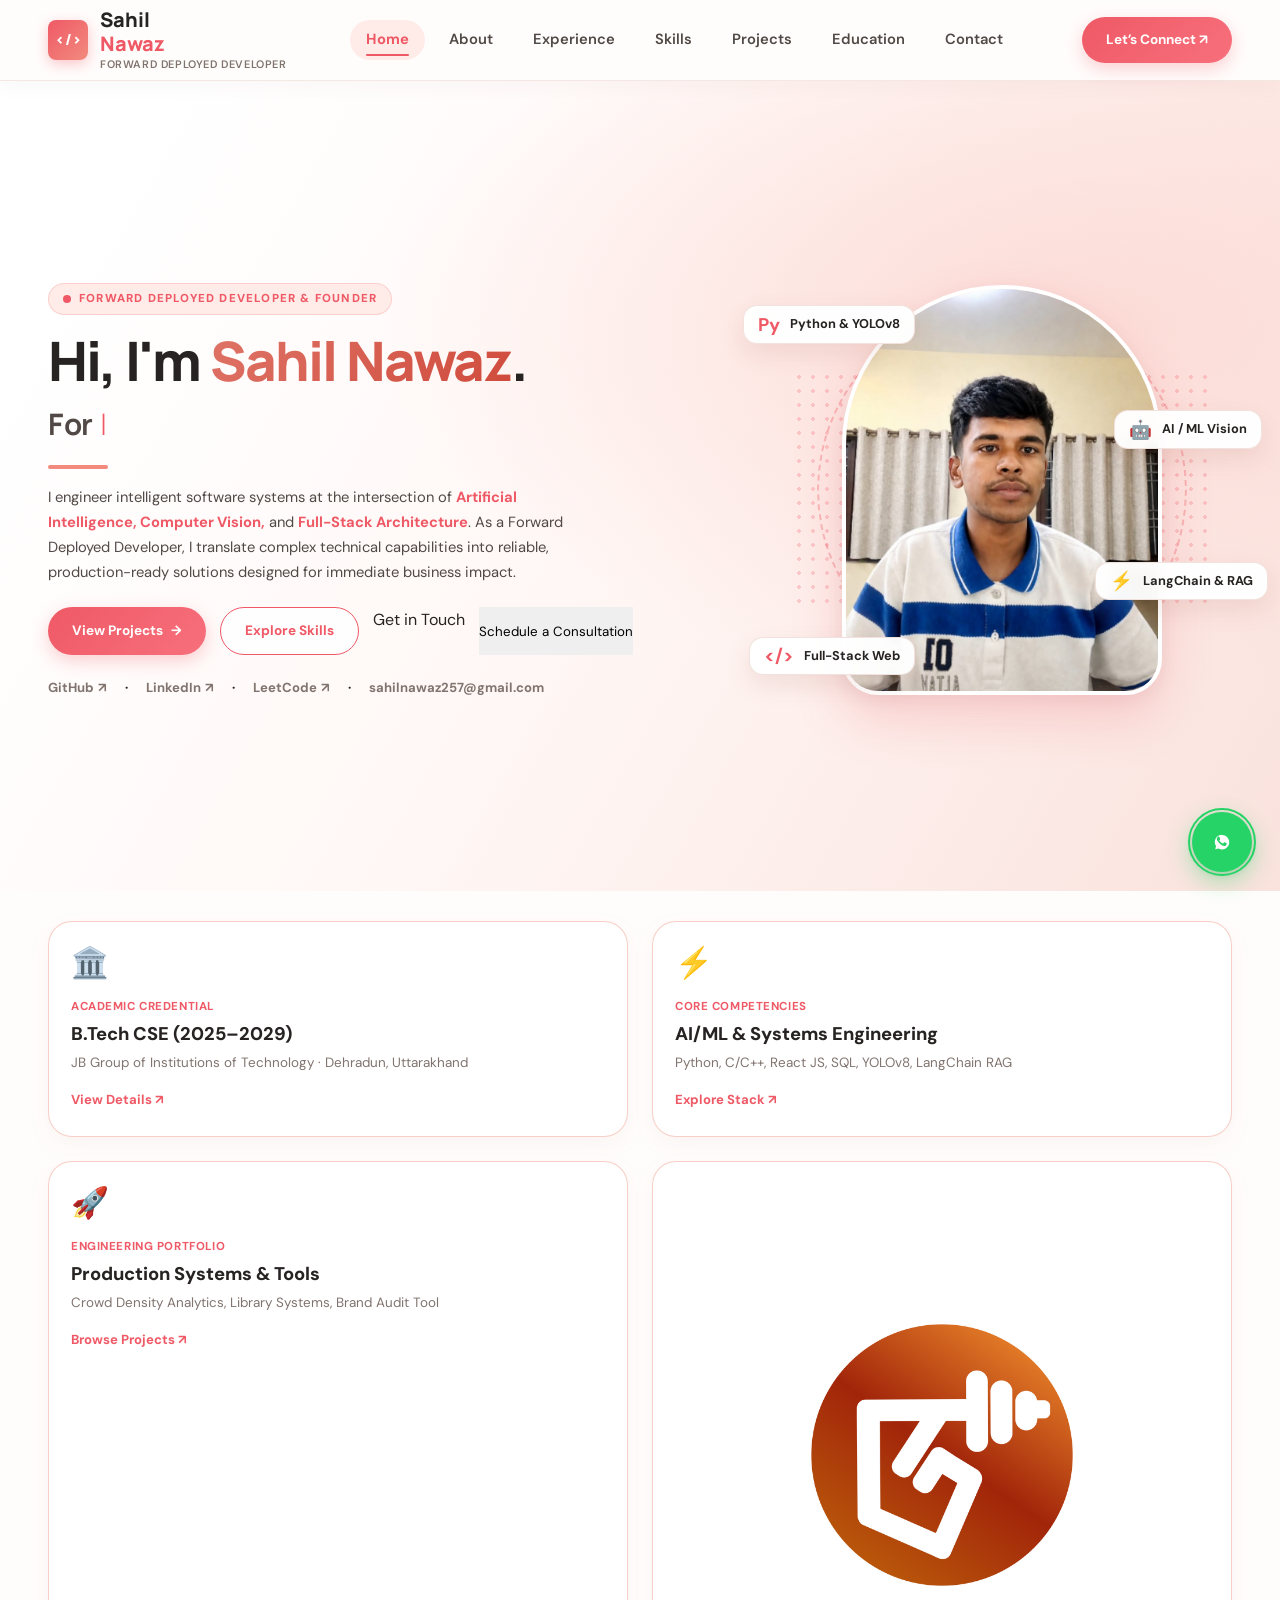
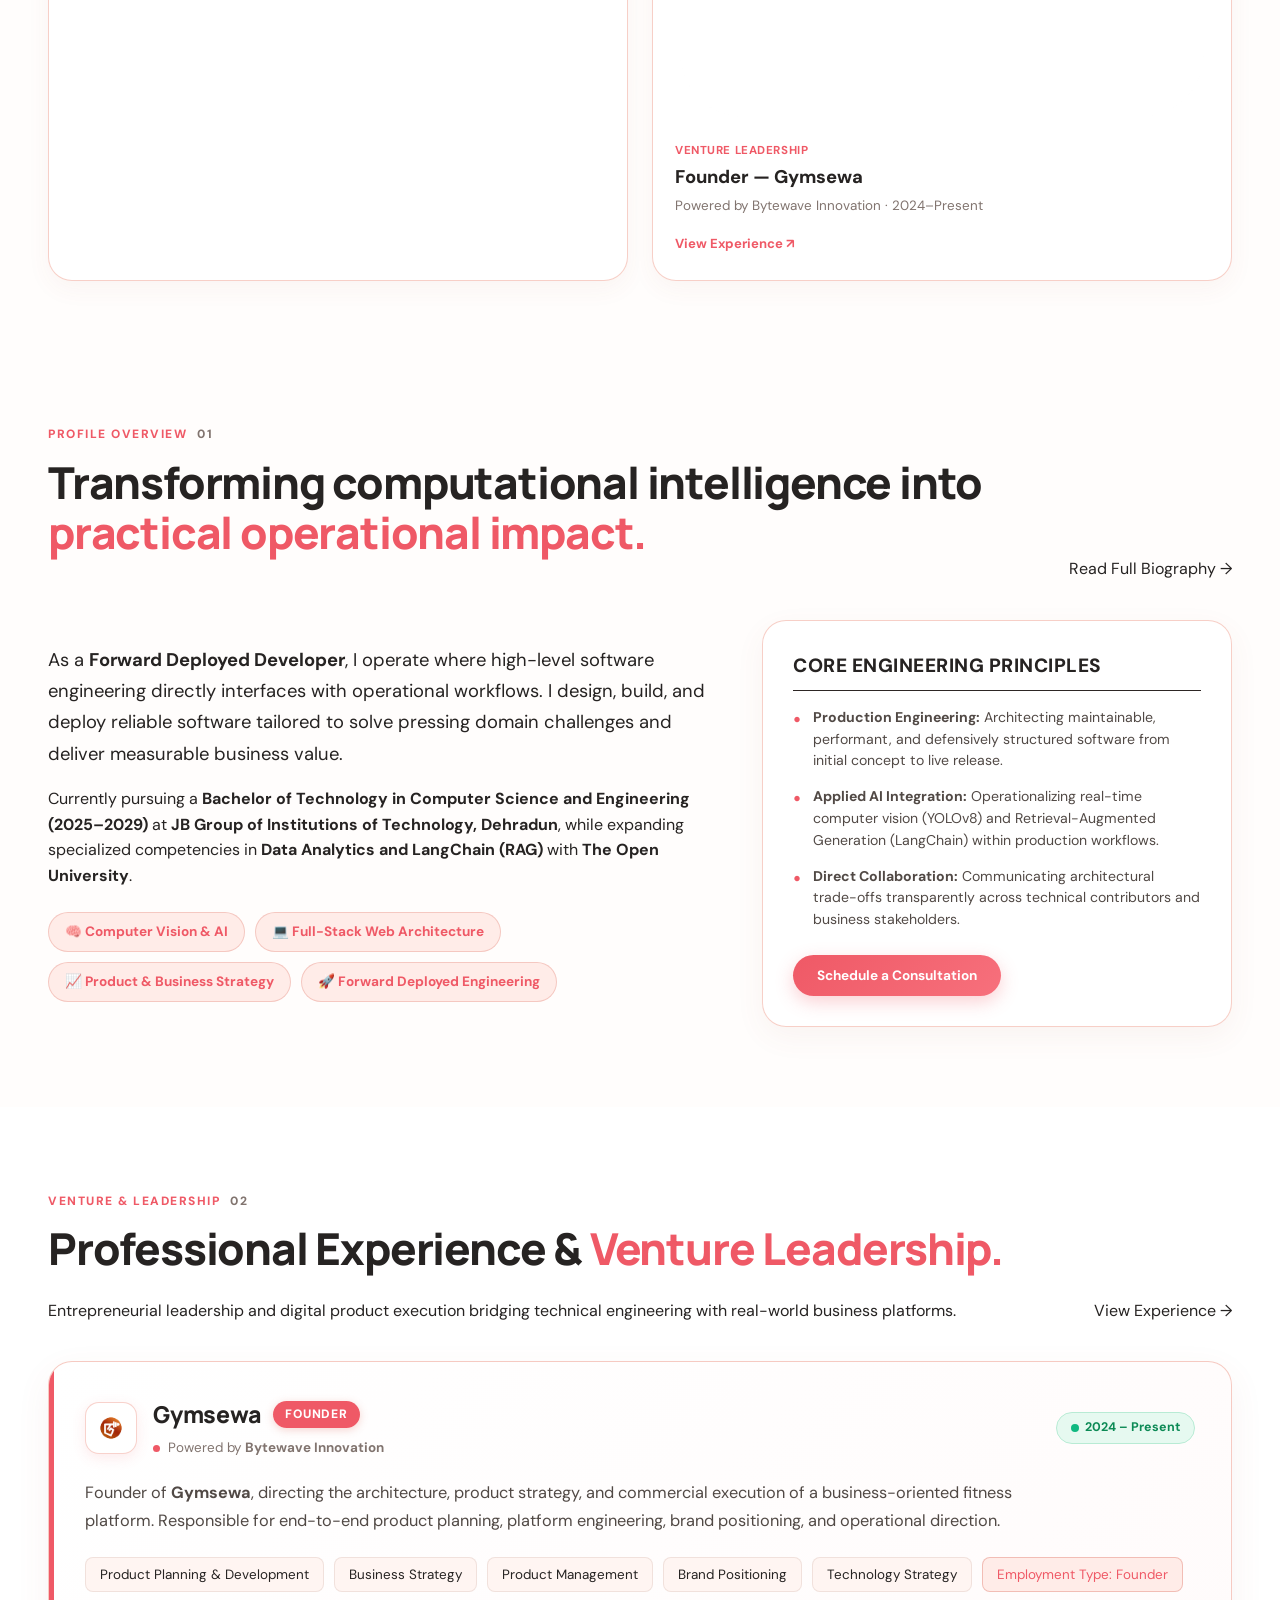
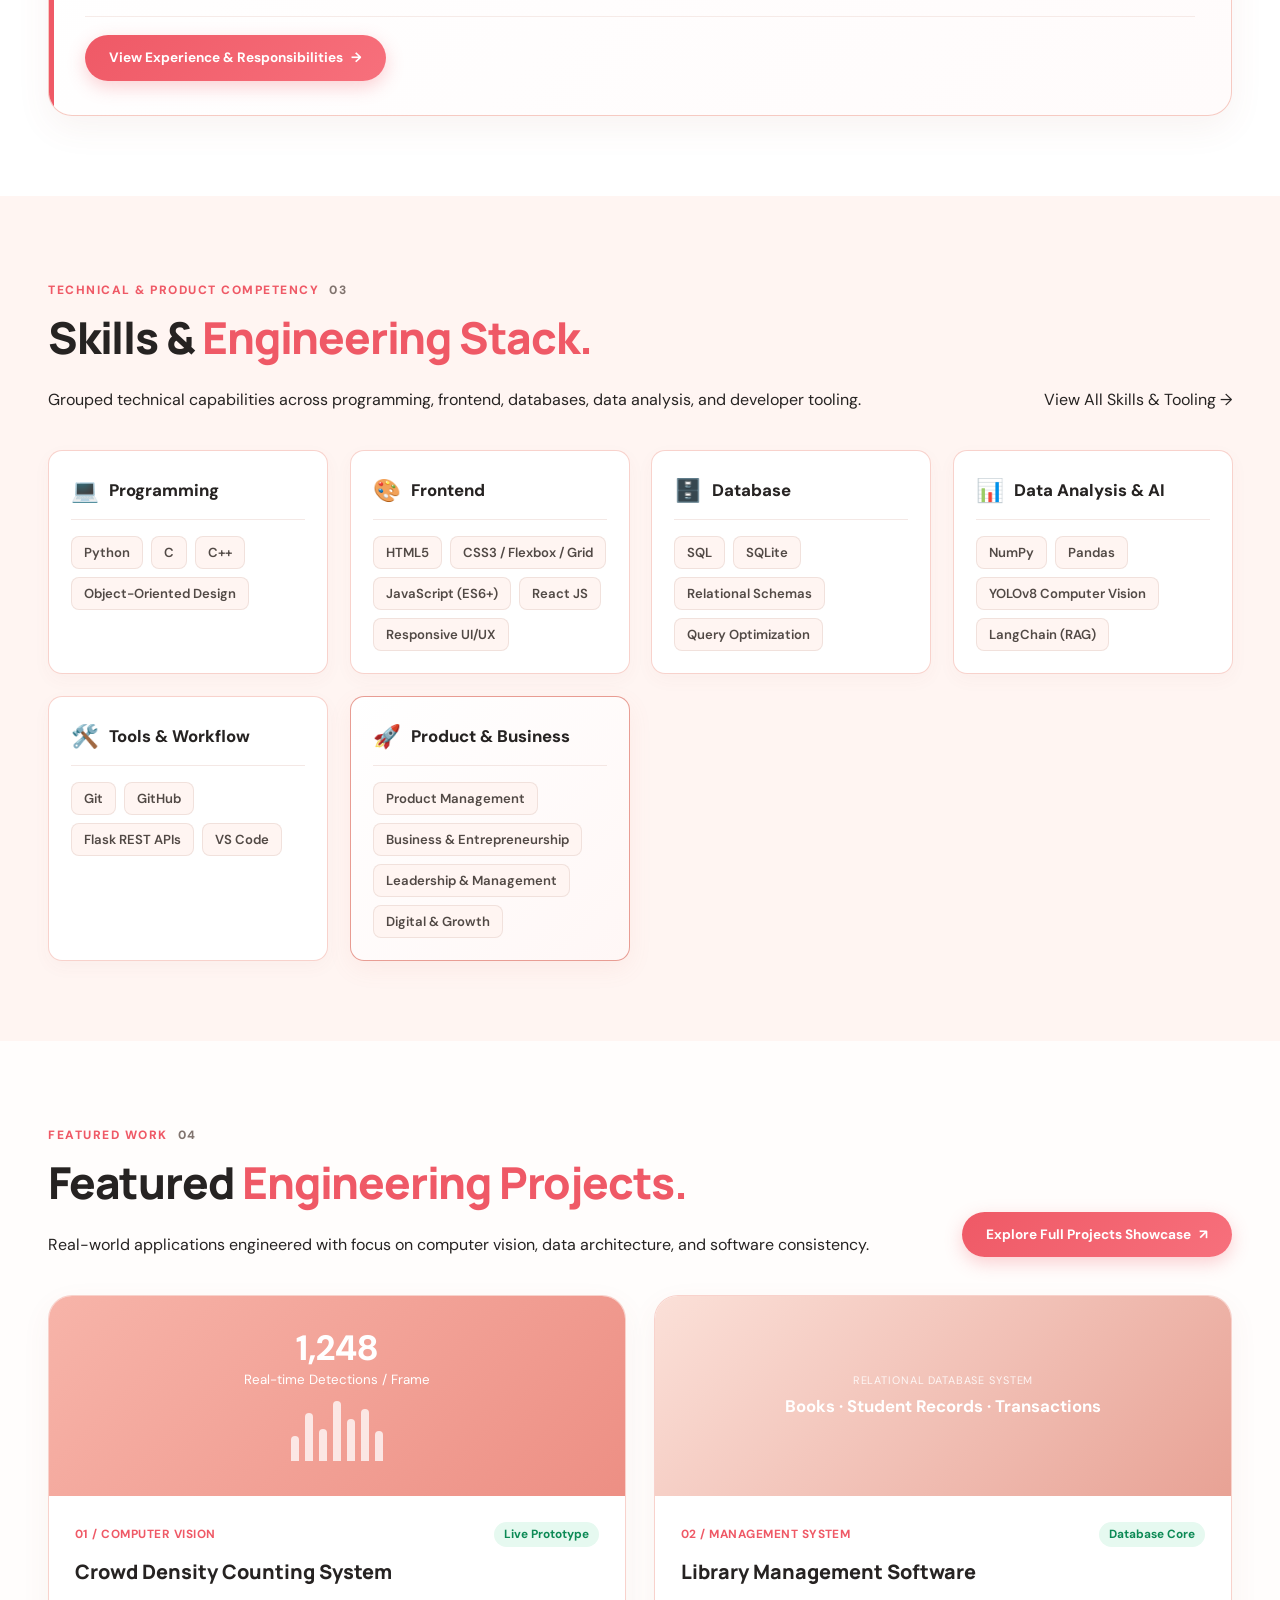
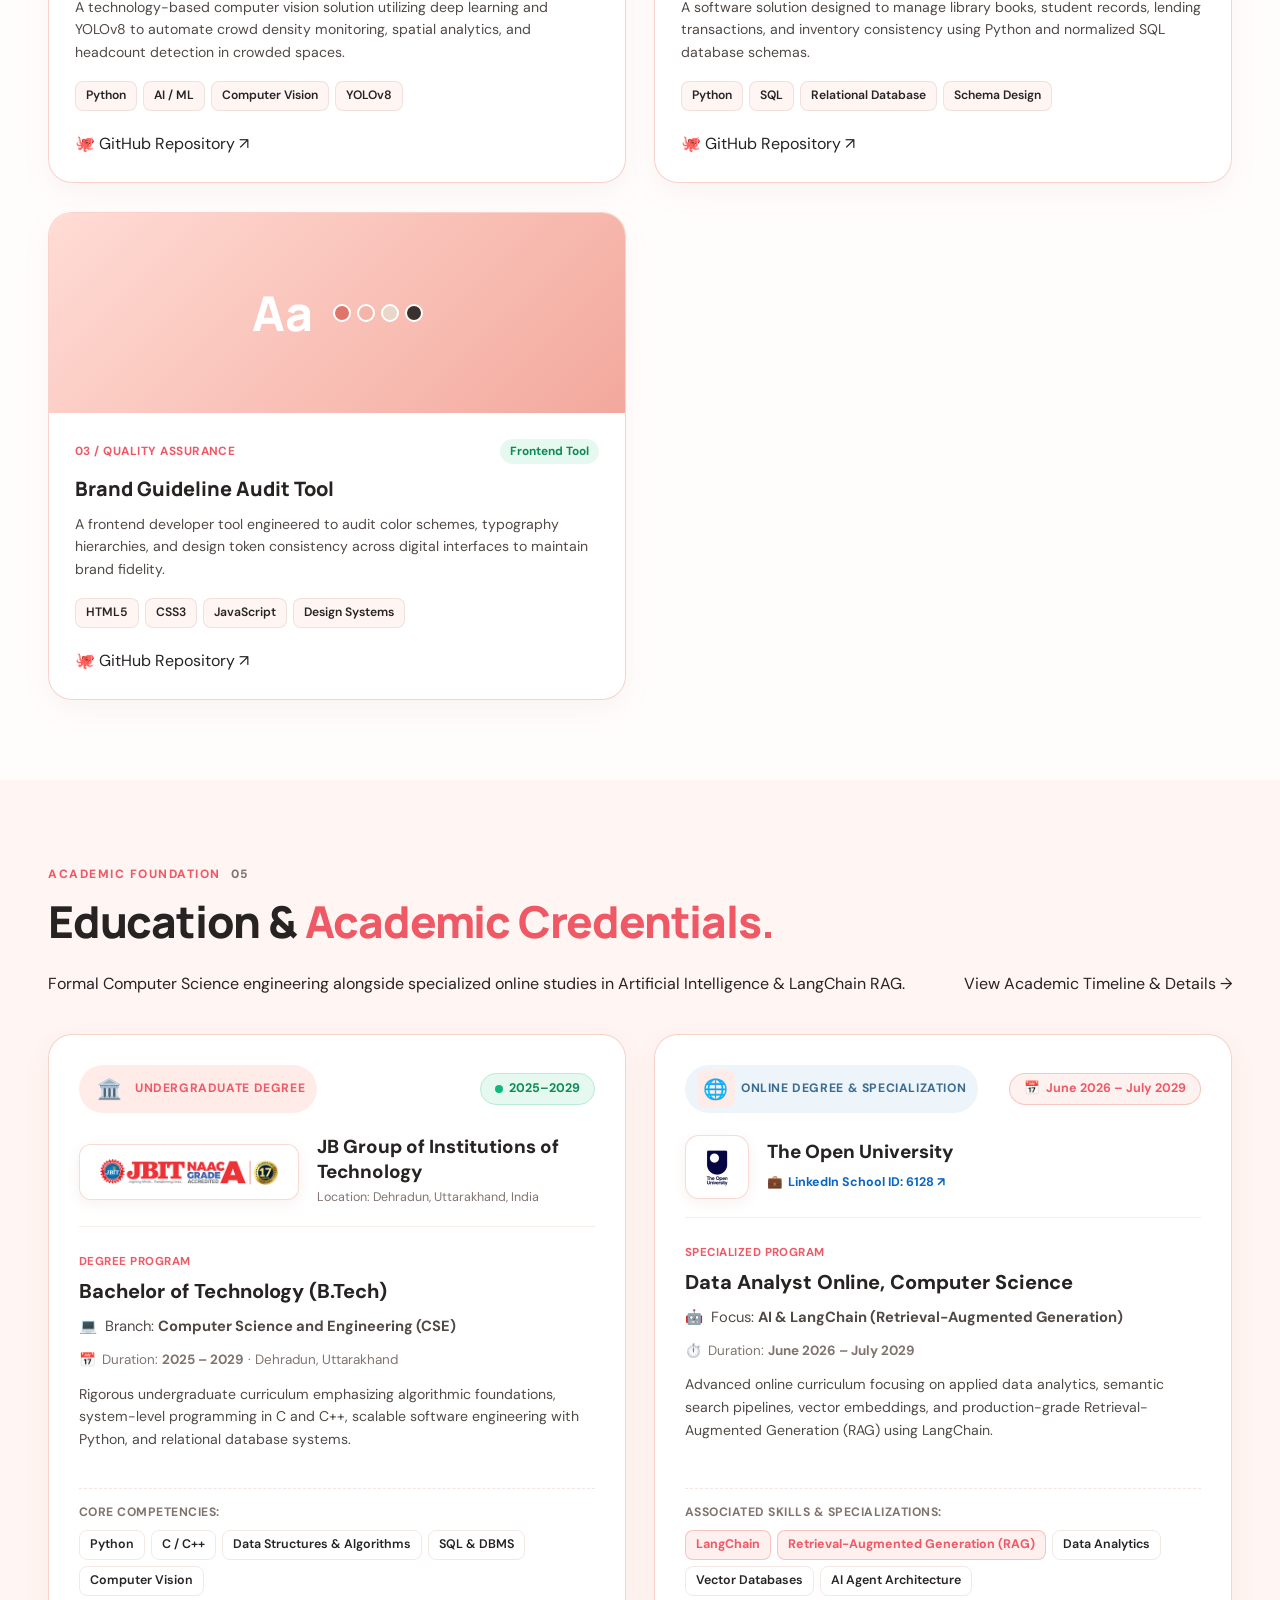
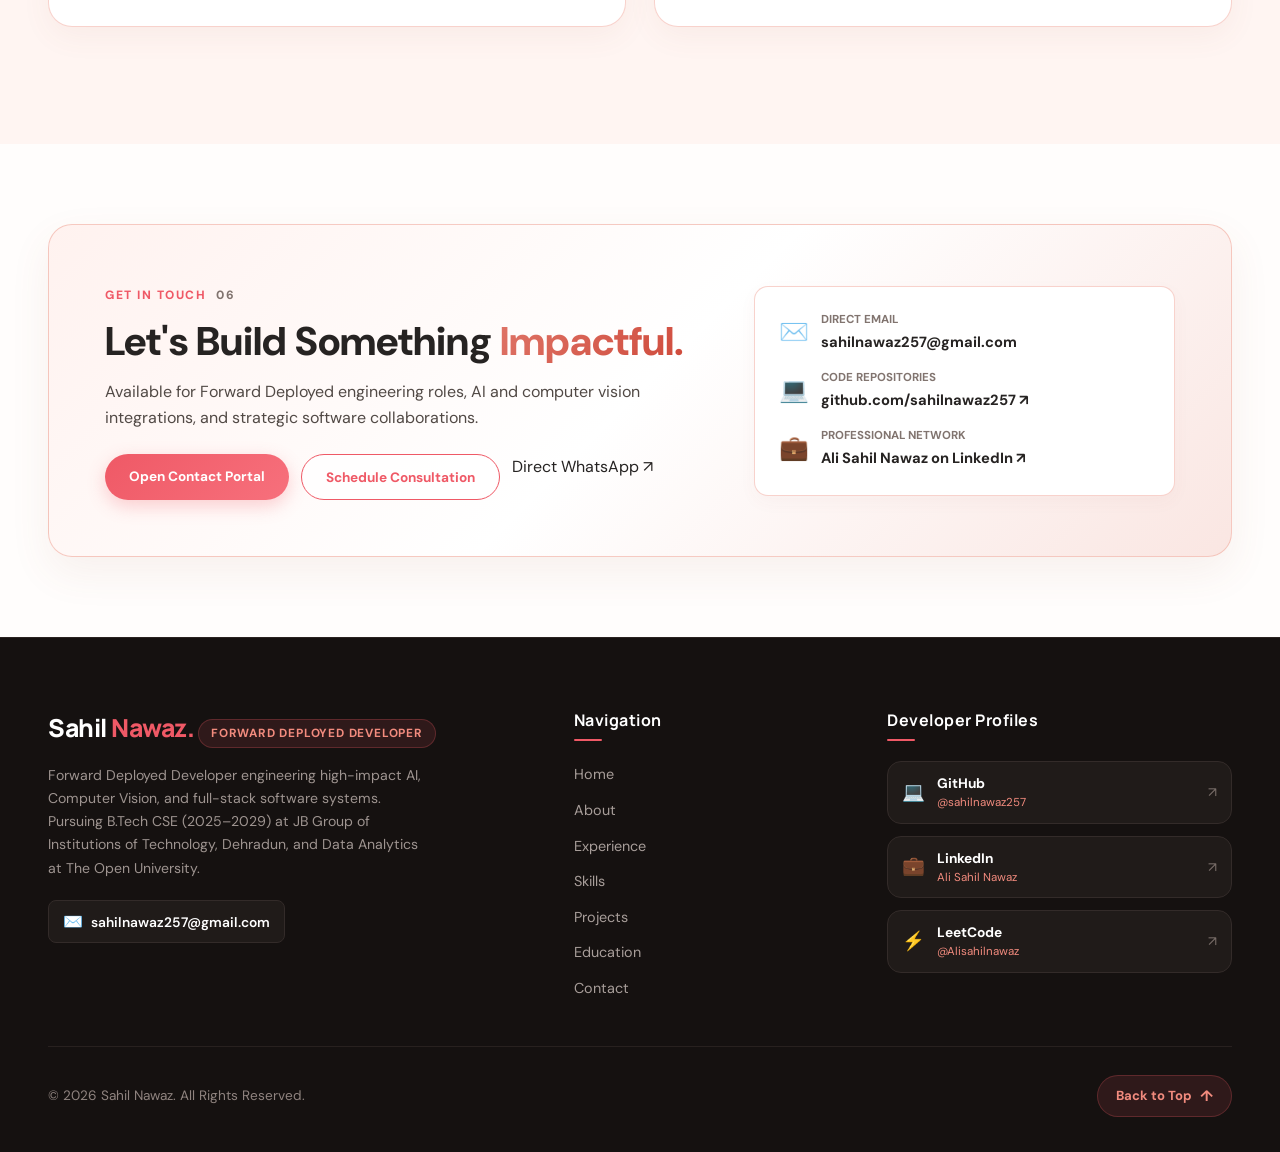
==== commit f9b8eae9: "Add official Gymsewa logo to home overview, experience cards, and timeline" ====
--- a/frontend/index.html
+++ b/frontend/index.html
@@ -231,7 +231,9 @@
 
             <!-- Card 4: Professional Venture & Experience -->
             <div class="overview-card">
-              <div class="overview-icon-badge" aria-hidden="true">💼</div>
+              <div class="overview-icon-badge overview-logo-badge" aria-hidden="true">
+                <img src="images/gymsewa-logo.png" alt="Gymsewa Logo" class="overview-badge-logo" width="32" height="32" loading="lazy">
+              </div>
               <div class="overview-content">
                 <span class="overview-tag">Venture Leadership</span>
                 <h3 class="overview-title">Founder — Gymsewa</h3>
@@ -322,7 +324,9 @@
           <div class="home-exp-card">
             <div class="home-exp-topbar">
               <div class="home-exp-brand-group">
-                <div class="home-exp-icon" aria-hidden="true">🏋️</div>
+                <div class="home-exp-icon" aria-hidden="true">
+                  <img src="images/gymsewa-logo.png" alt="Gymsewa Logo" class="gymsewa-logo-img" width="48" height="48" loading="lazy">
+                </div>
                 <div>
                   <div class="home-exp-title-row">
                     <h3 class="home-exp-title">Gymsewa</h3>
@@ -947,7 +951,7 @@
             <!-- Brand & Powered By Header -->
             <div class="exp-brand-header">
               <div class="exp-brand-icon-box" aria-hidden="true">
-                <span>🏋️</span>
+                <img src="images/gymsewa-logo.png" alt="Gymsewa Logo" class="gymsewa-logo-img-lg" width="56" height="56" loading="lazy">
               </div>
               <div class="exp-brand-details">
                 <div class="exp-brand-name-wrap">
--- a/frontend/css/style.css
+++ b/frontend/css/style.css
@@ -5066,7 +5066,7 @@
   width: 52px;
   height: 52px;
   border-radius: 14px;
-  background: var(--primary-soft);
+  background: #ffffff;
   border: 1px solid rgba(243, 181, 170, 0.6);
   display: flex;
   align-items: center;
@@ -5074,6 +5074,15 @@
   font-size: 1.6rem;
   box-shadow: 0 4px 14px rgba(239, 89, 102, 0.12);
   flex-shrink: 0;
+  overflow: hidden;
+  padding: 4px;
+}
+
+.home-exp-icon img.gymsewa-logo-img {
+  width: 100%;
+  height: 100%;
+  object-fit: contain;
+  display: block;
 }
 
 .home-exp-title-row {
@@ -5233,7 +5242,7 @@
   width: 68px;
   height: 68px;
   border-radius: 18px;
-  background: linear-gradient(135deg, #fff0ed 0%, #ffe2dc 100%);
+  background: #ffffff;
   border: 1px solid rgba(243, 181, 170, 0.7);
   display: flex;
   align-items: center;
@@ -5241,6 +5250,28 @@
   font-size: 2.2rem;
   box-shadow: 0 6px 20px rgba(223, 117, 104, 0.15);
   flex-shrink: 0;
+  overflow: hidden;
+  padding: 6px;
+}
+
+.exp-brand-icon-box img.gymsewa-logo-img-lg {
+  width: 100%;
+  height: 100%;
+  object-fit: contain;
+  display: block;
+}
+
+.overview-icon-badge.overview-logo-badge {
+  background: #ffffff;
+  padding: 5px;
+  overflow: hidden;
+}
+
+.overview-icon-badge img.overview-badge-logo {
+  width: 100%;
+  height: 100%;
+  object-fit: contain;
+  display: block;
 }
 
 .exp-brand-details {
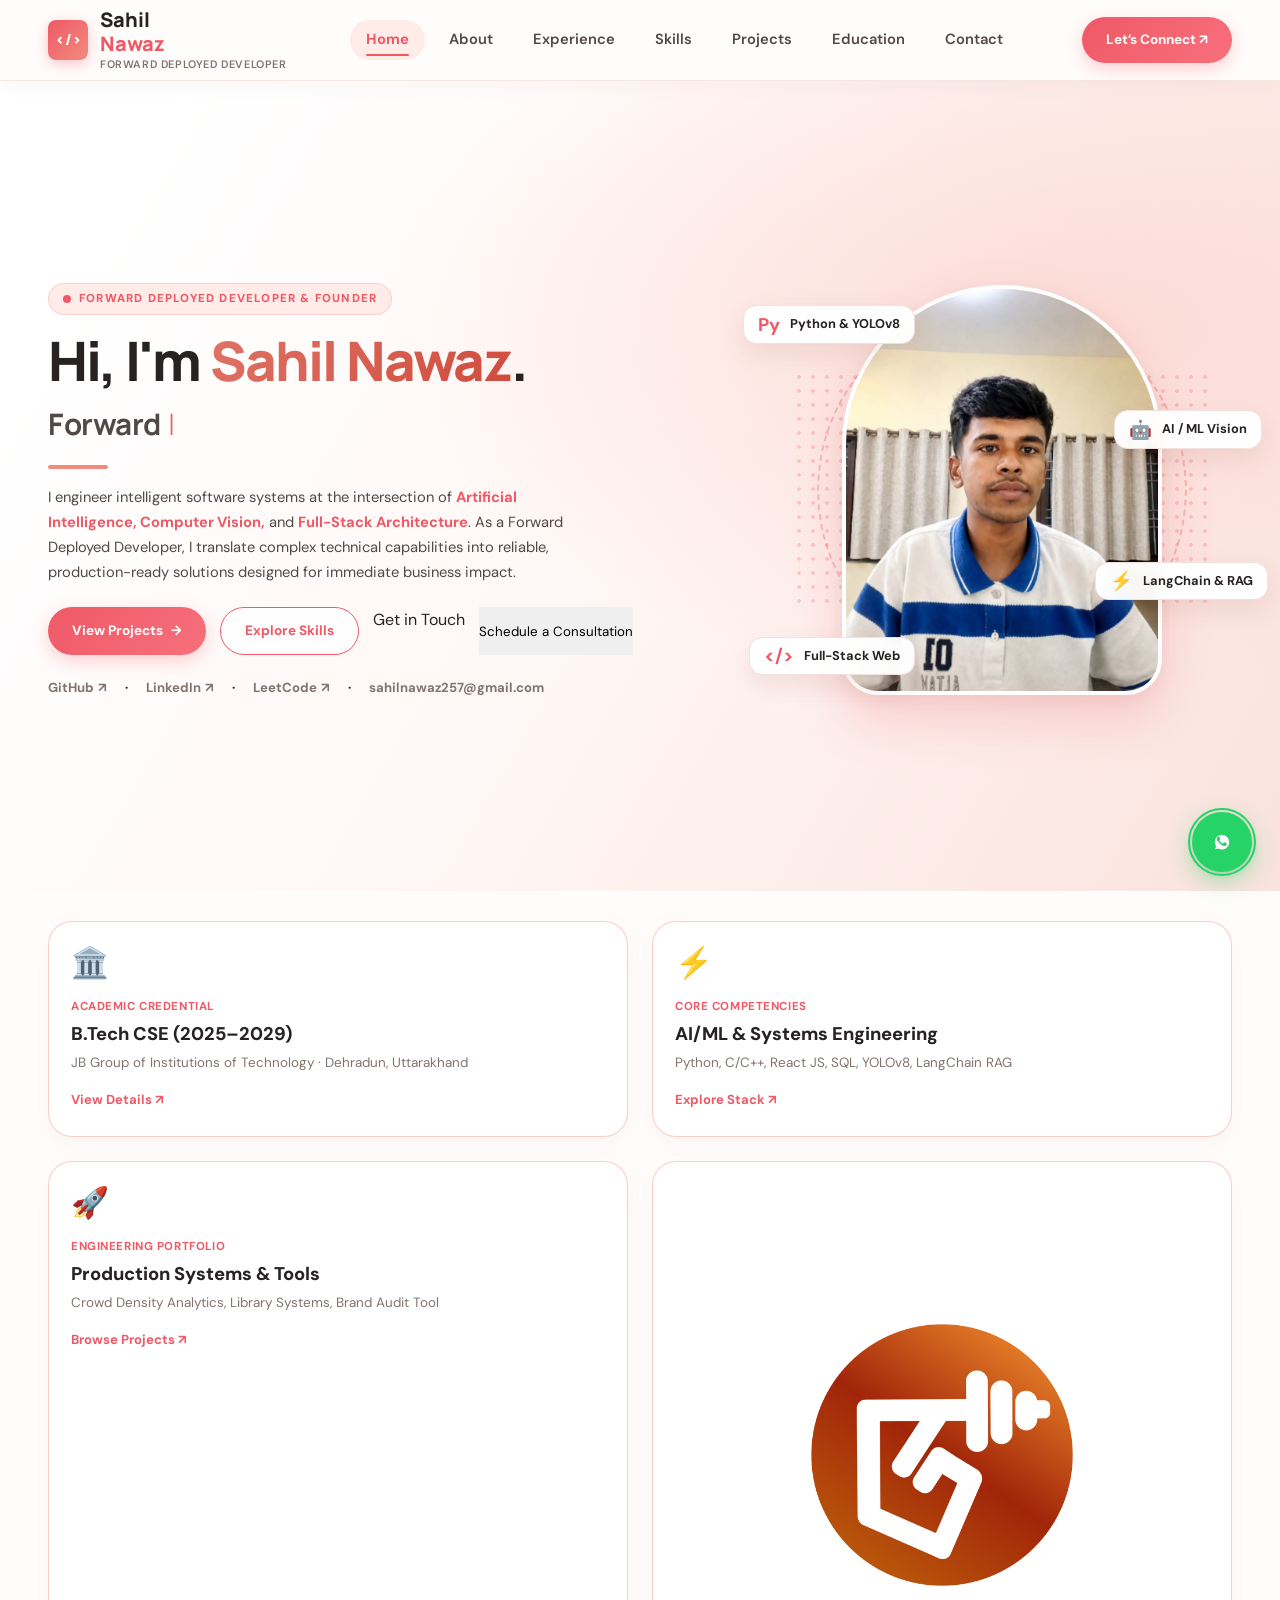
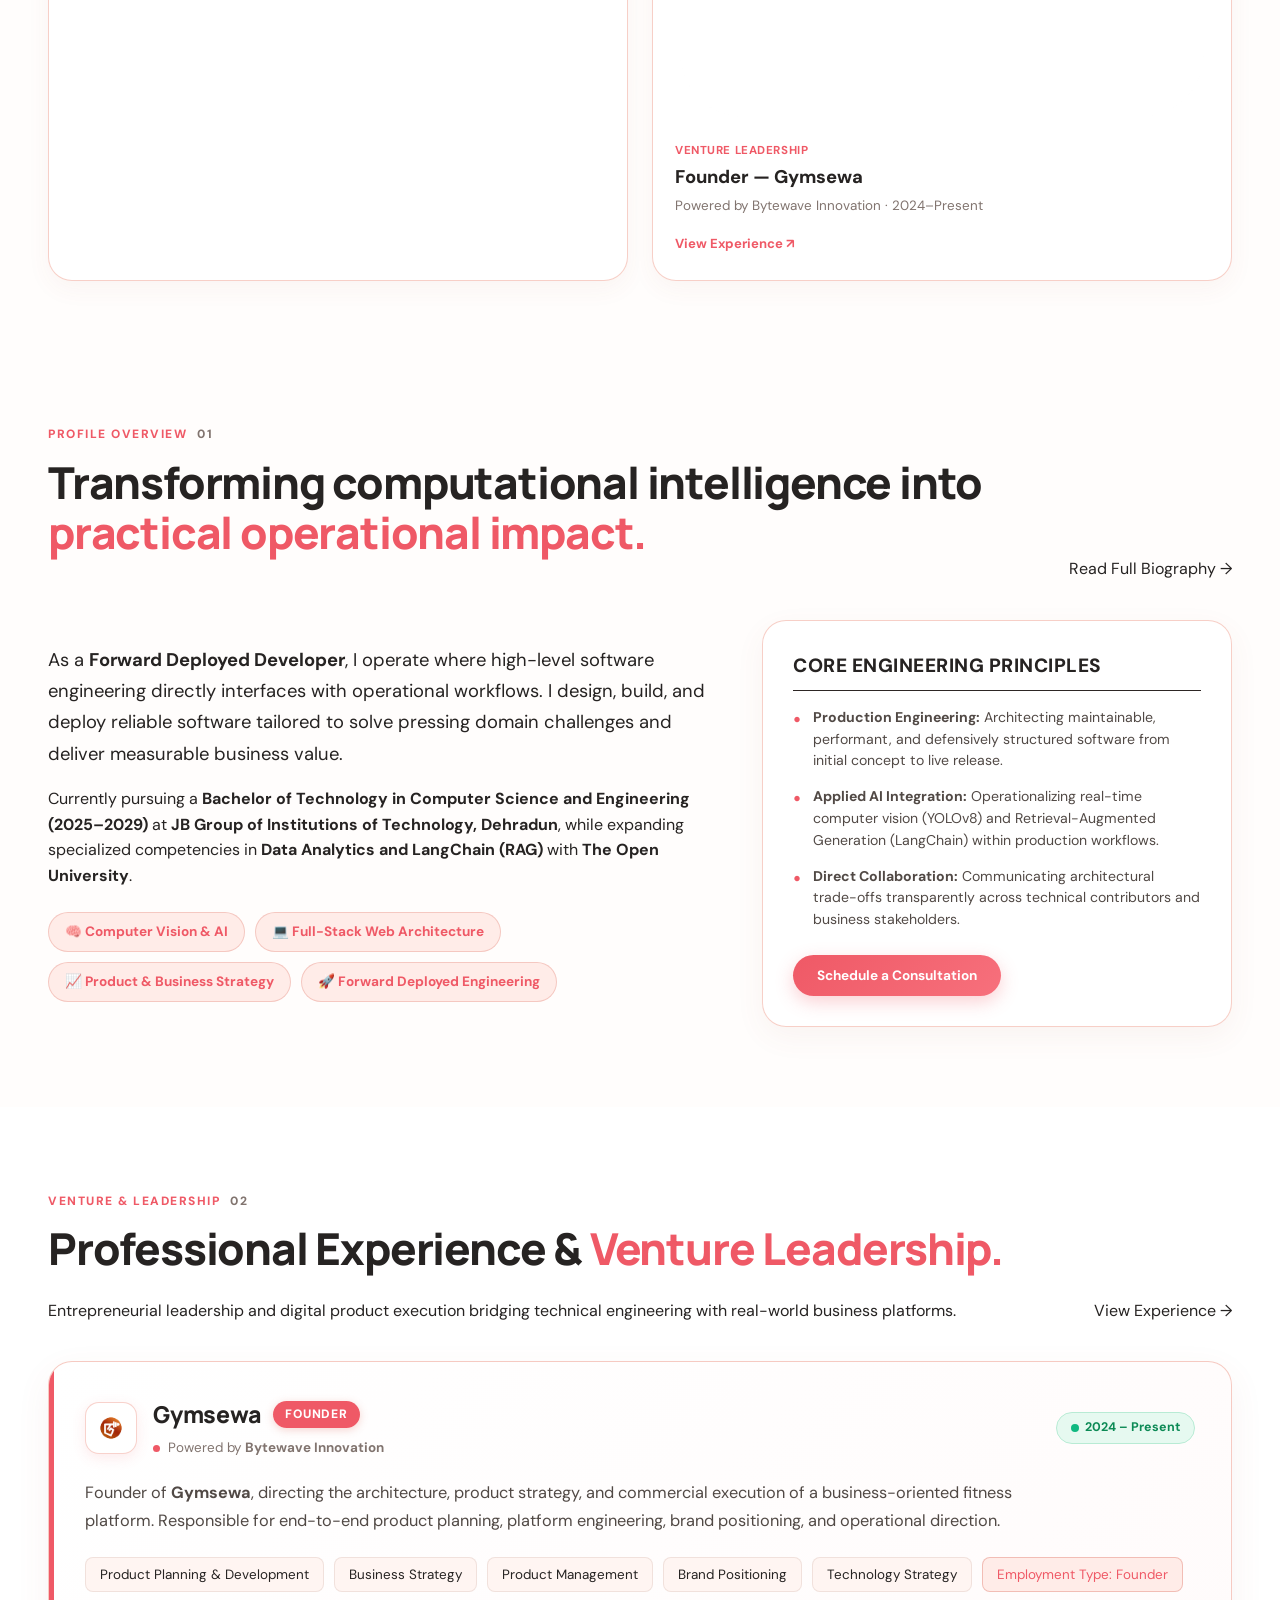
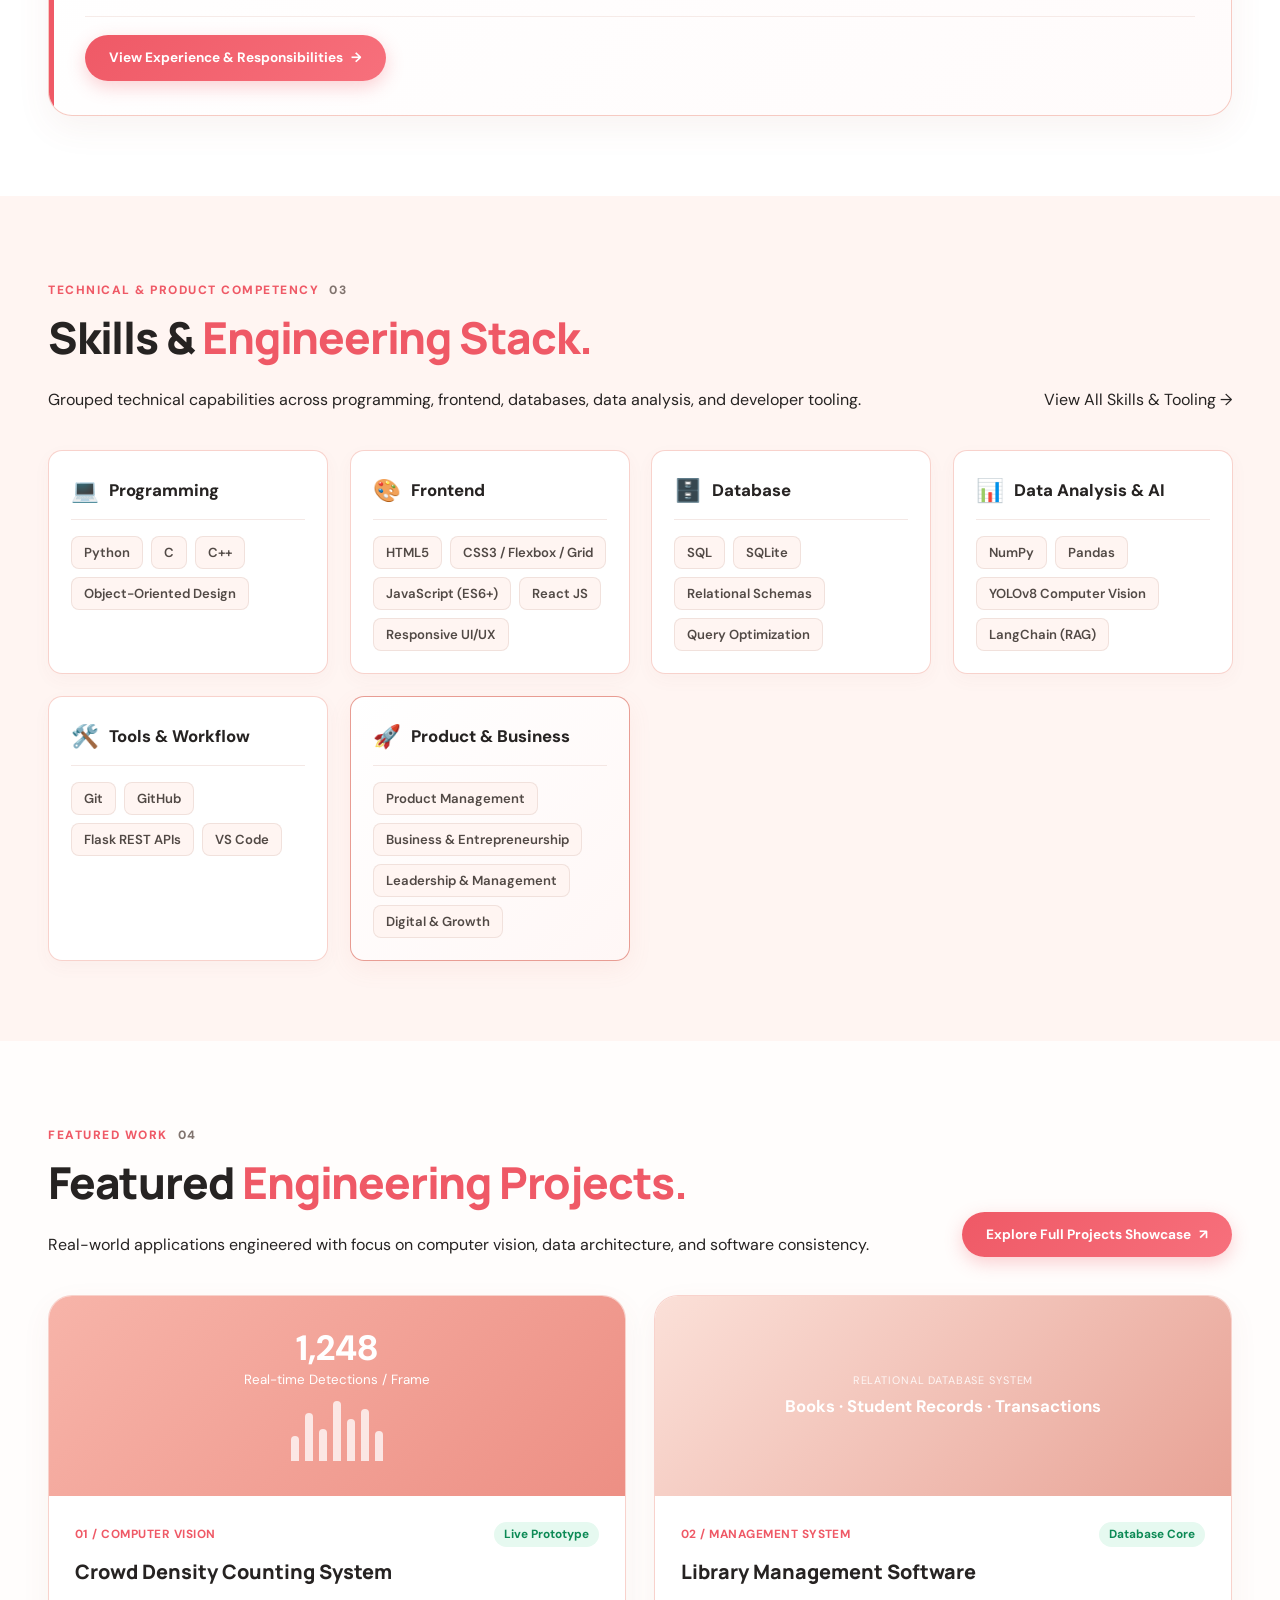
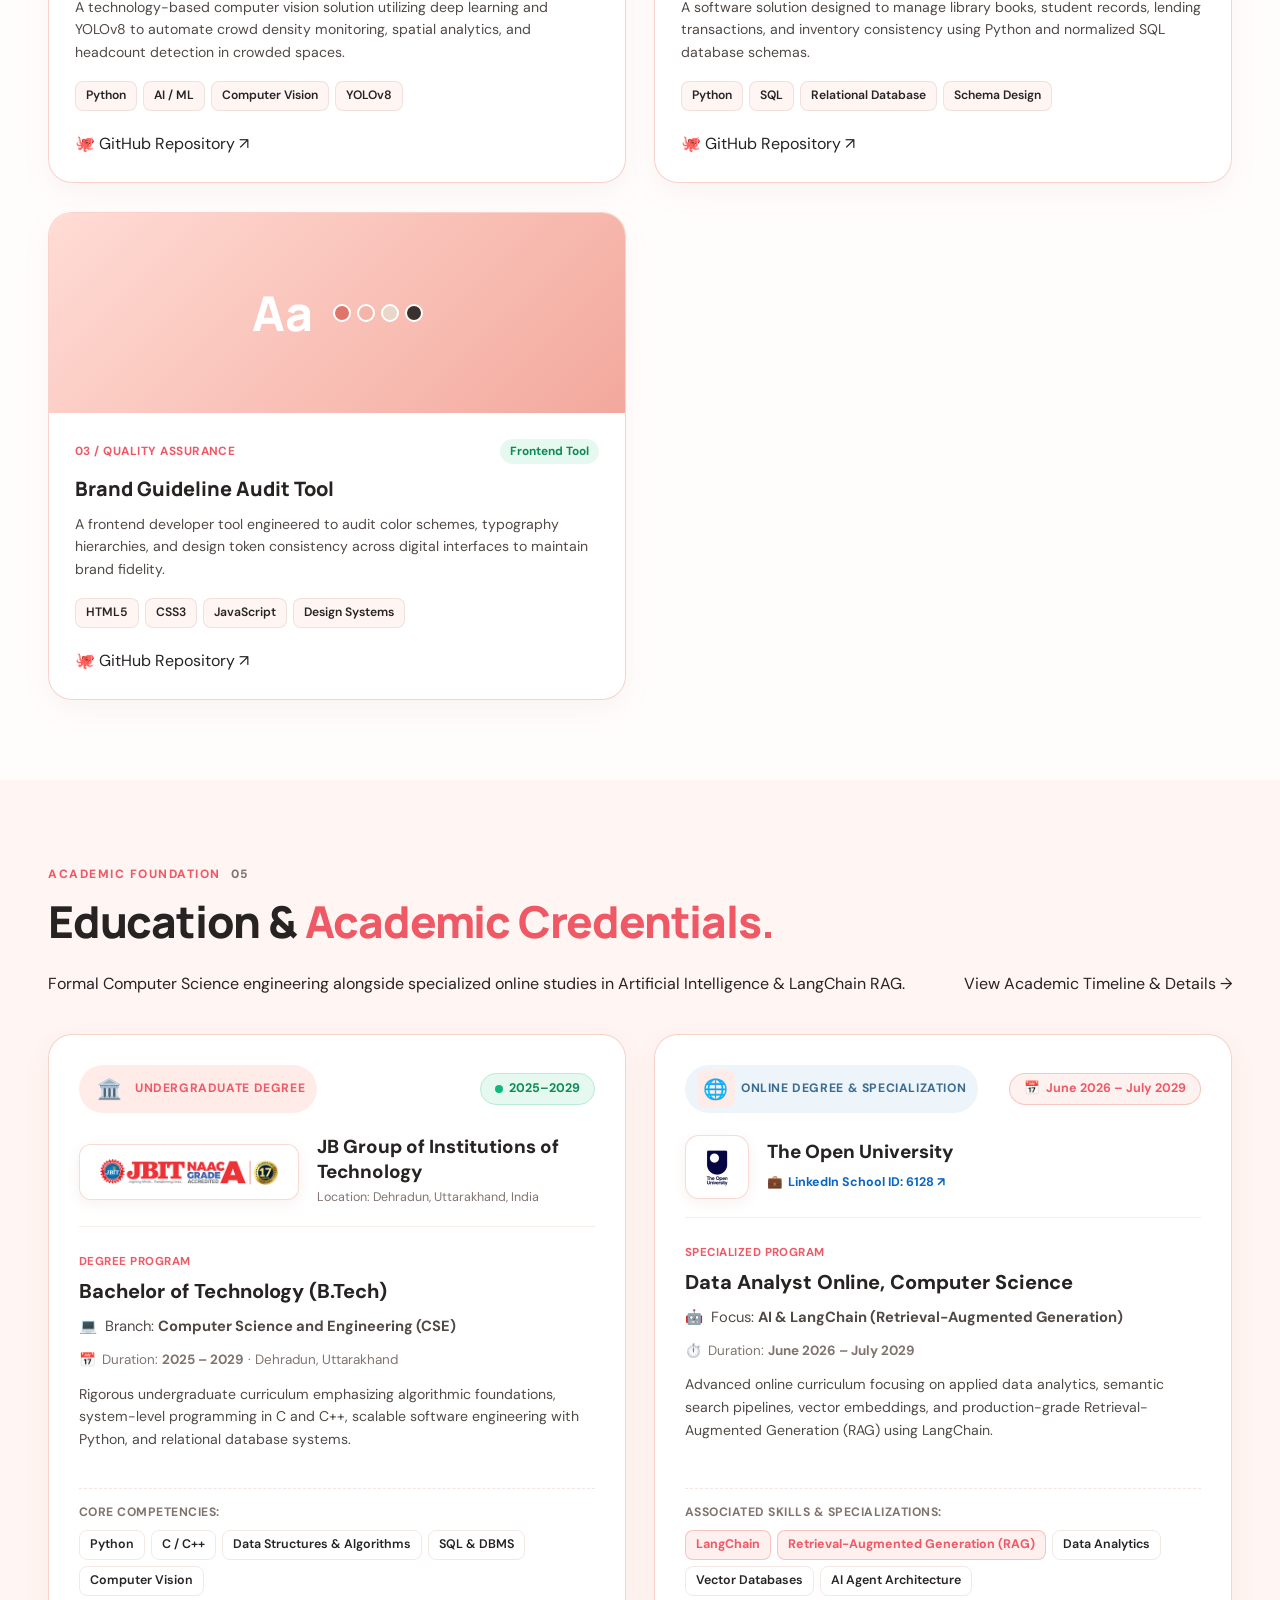
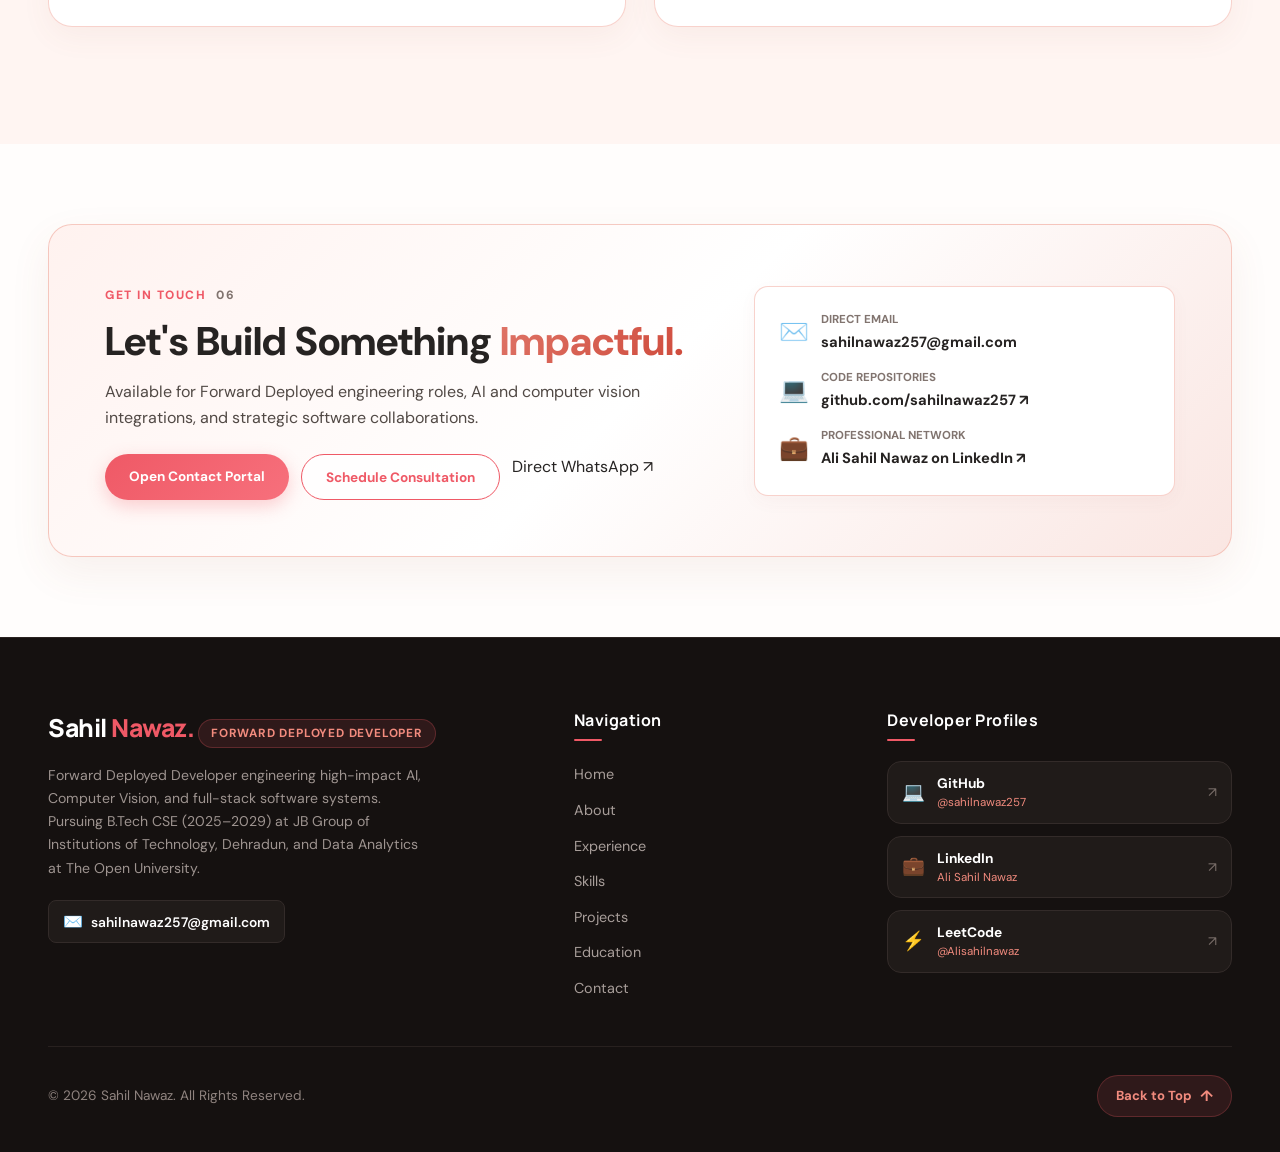
==== commit d5a47c4a: "Remove confusing mailto button and accurately report email dispatch status" ====
--- a/frontend/index.html
+++ b/frontend/index.html
@@ -1686,10 +1686,7 @@
                 </div>
               </div>
               <div class="preview-actions">
-                <a href="#" id="preview-direct-mail" class="btn btn-primary btn-sm">
-                  <span>Send via Email Client ↗</span>
-                </a>
-                <button type="button" id="preview-reset-btn" class="btn btn-outline btn-sm">
+                <button type="button" id="preview-reset-btn" class="btn btn-primary btn-sm">
                   <span>Write Another Message</span>
                 </button>
               </div>
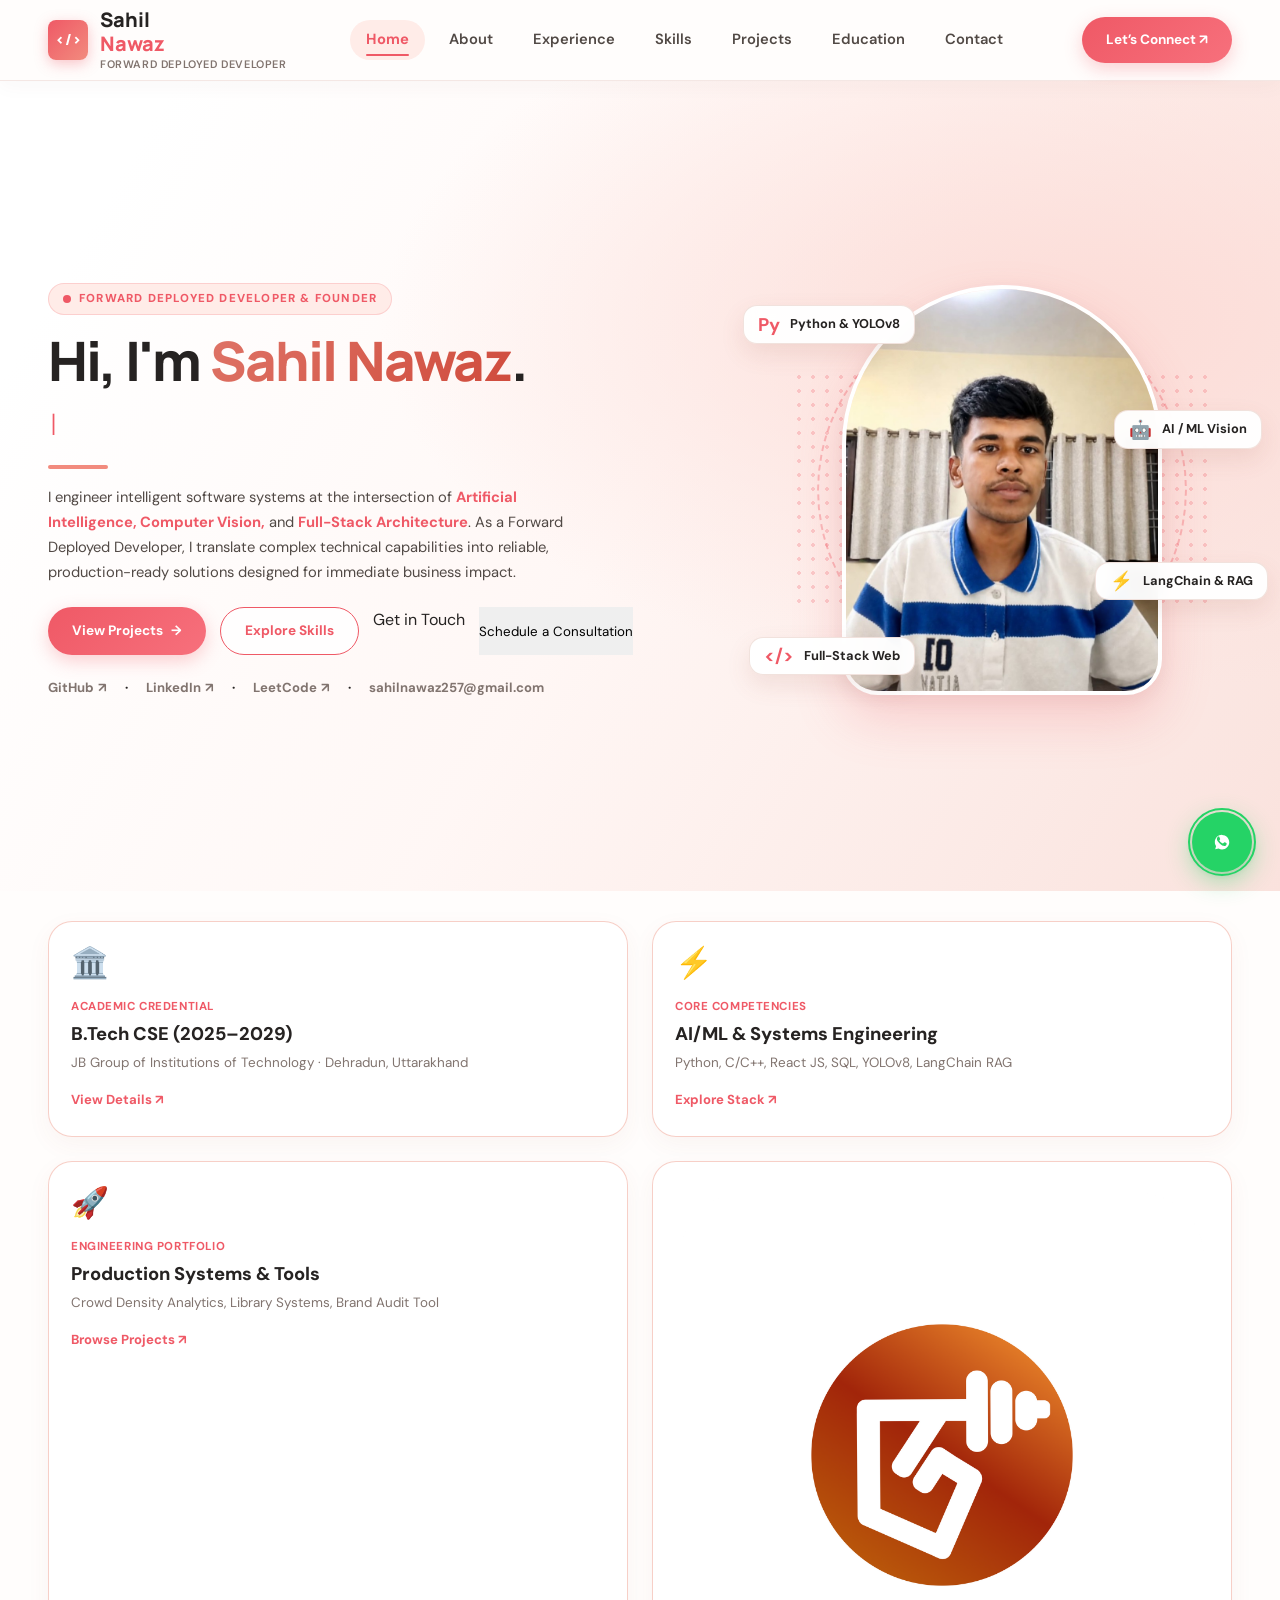
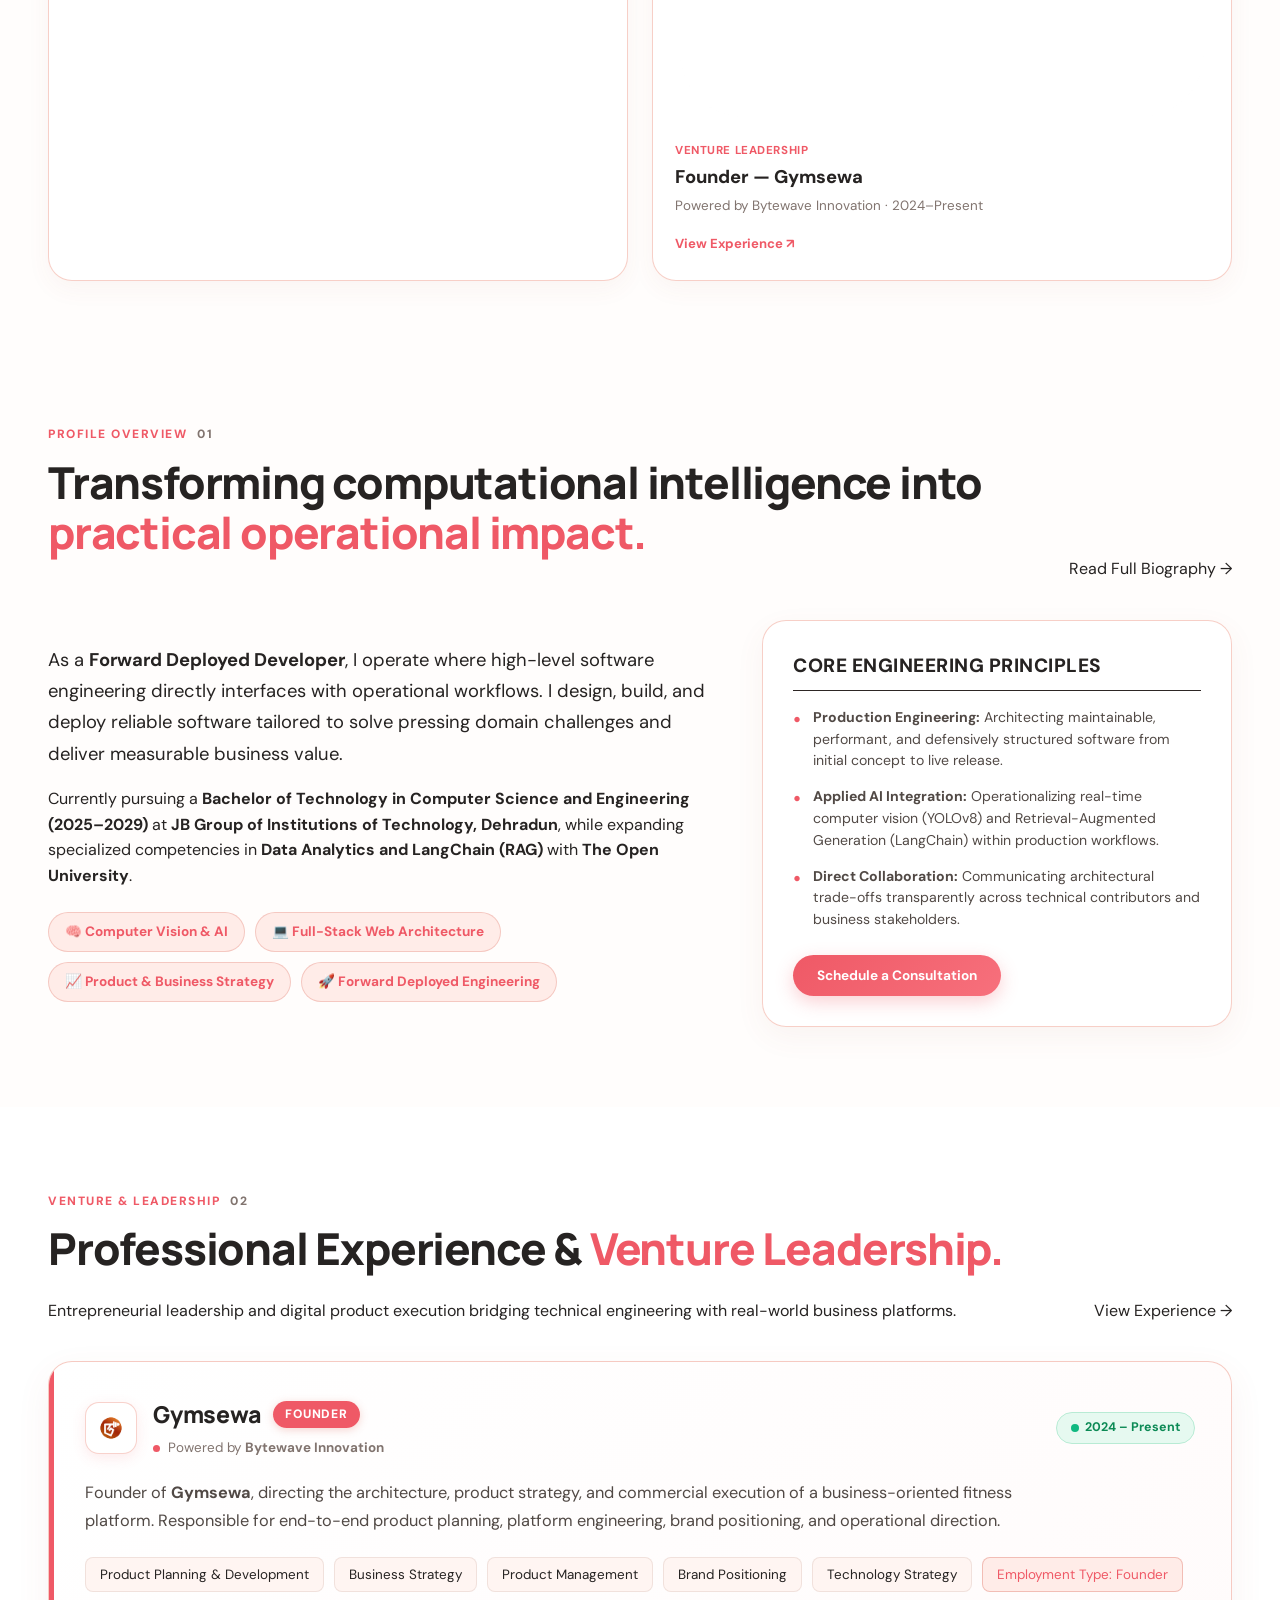
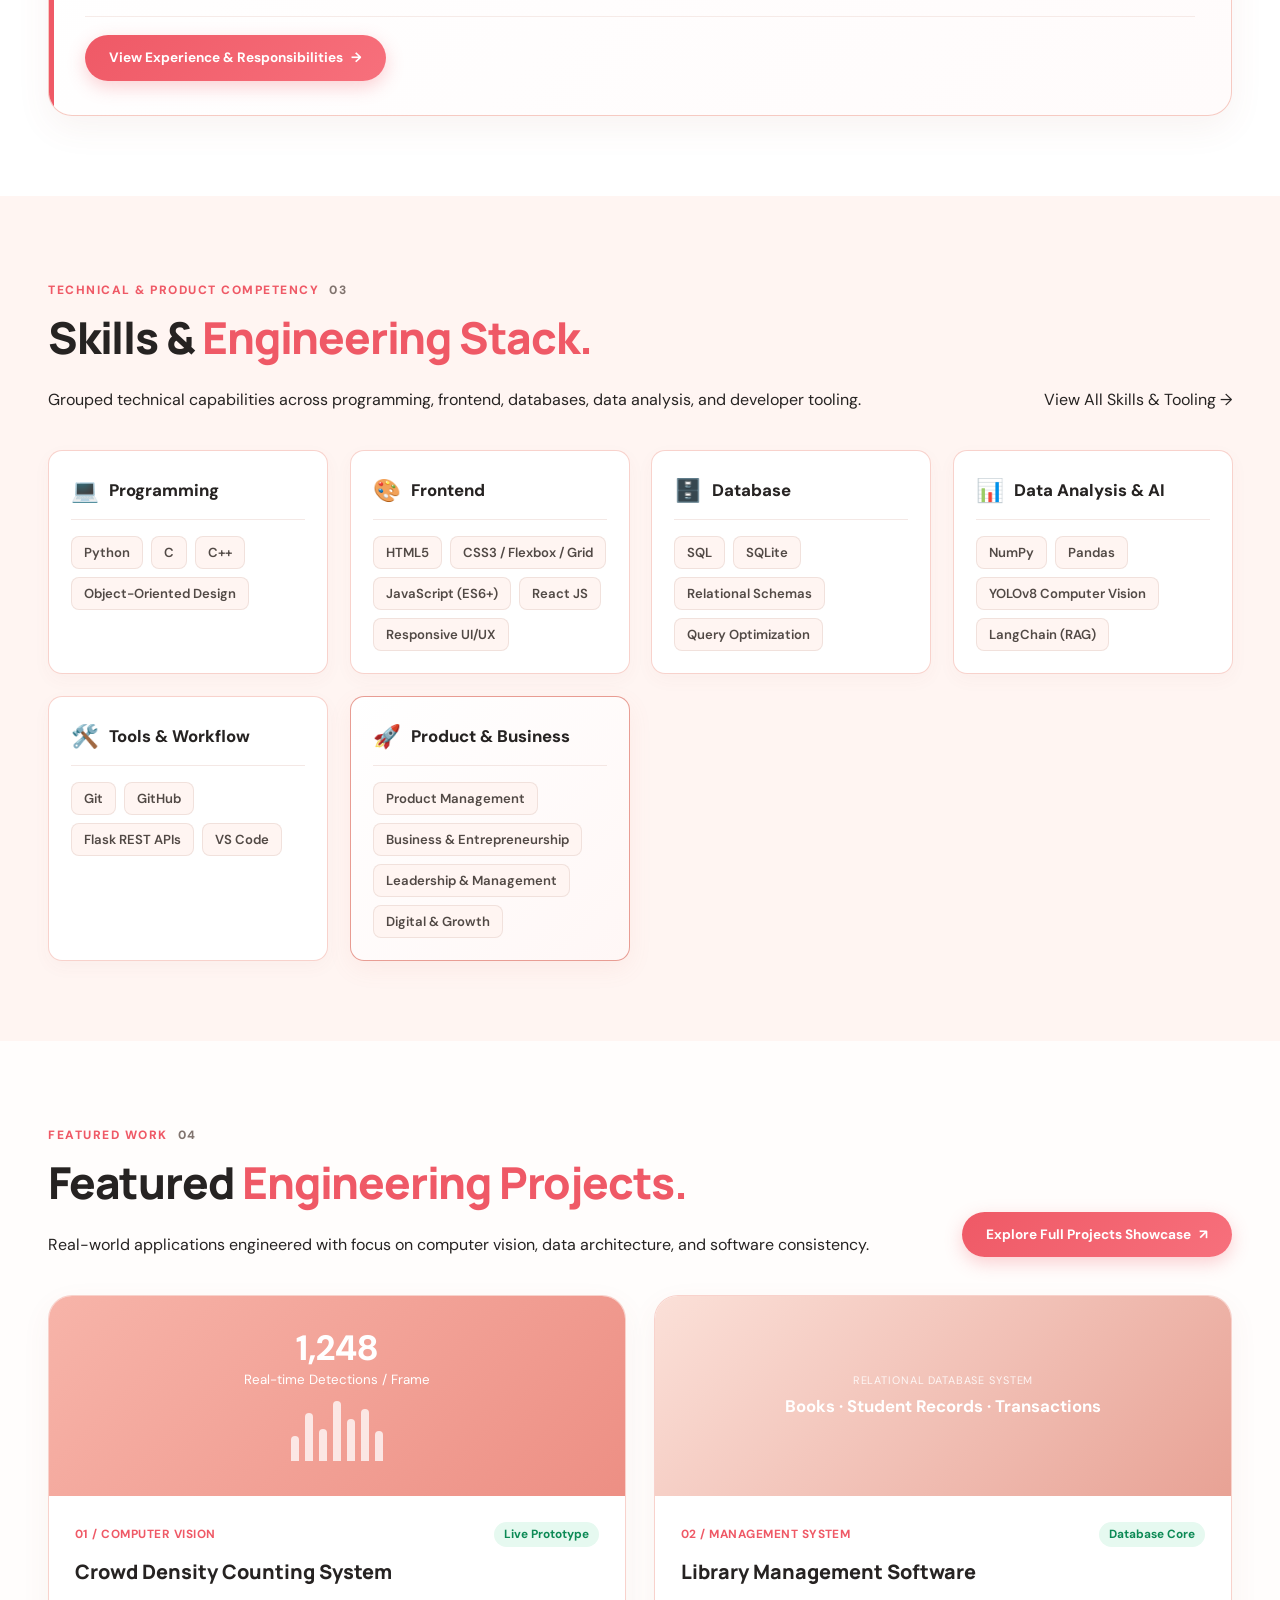
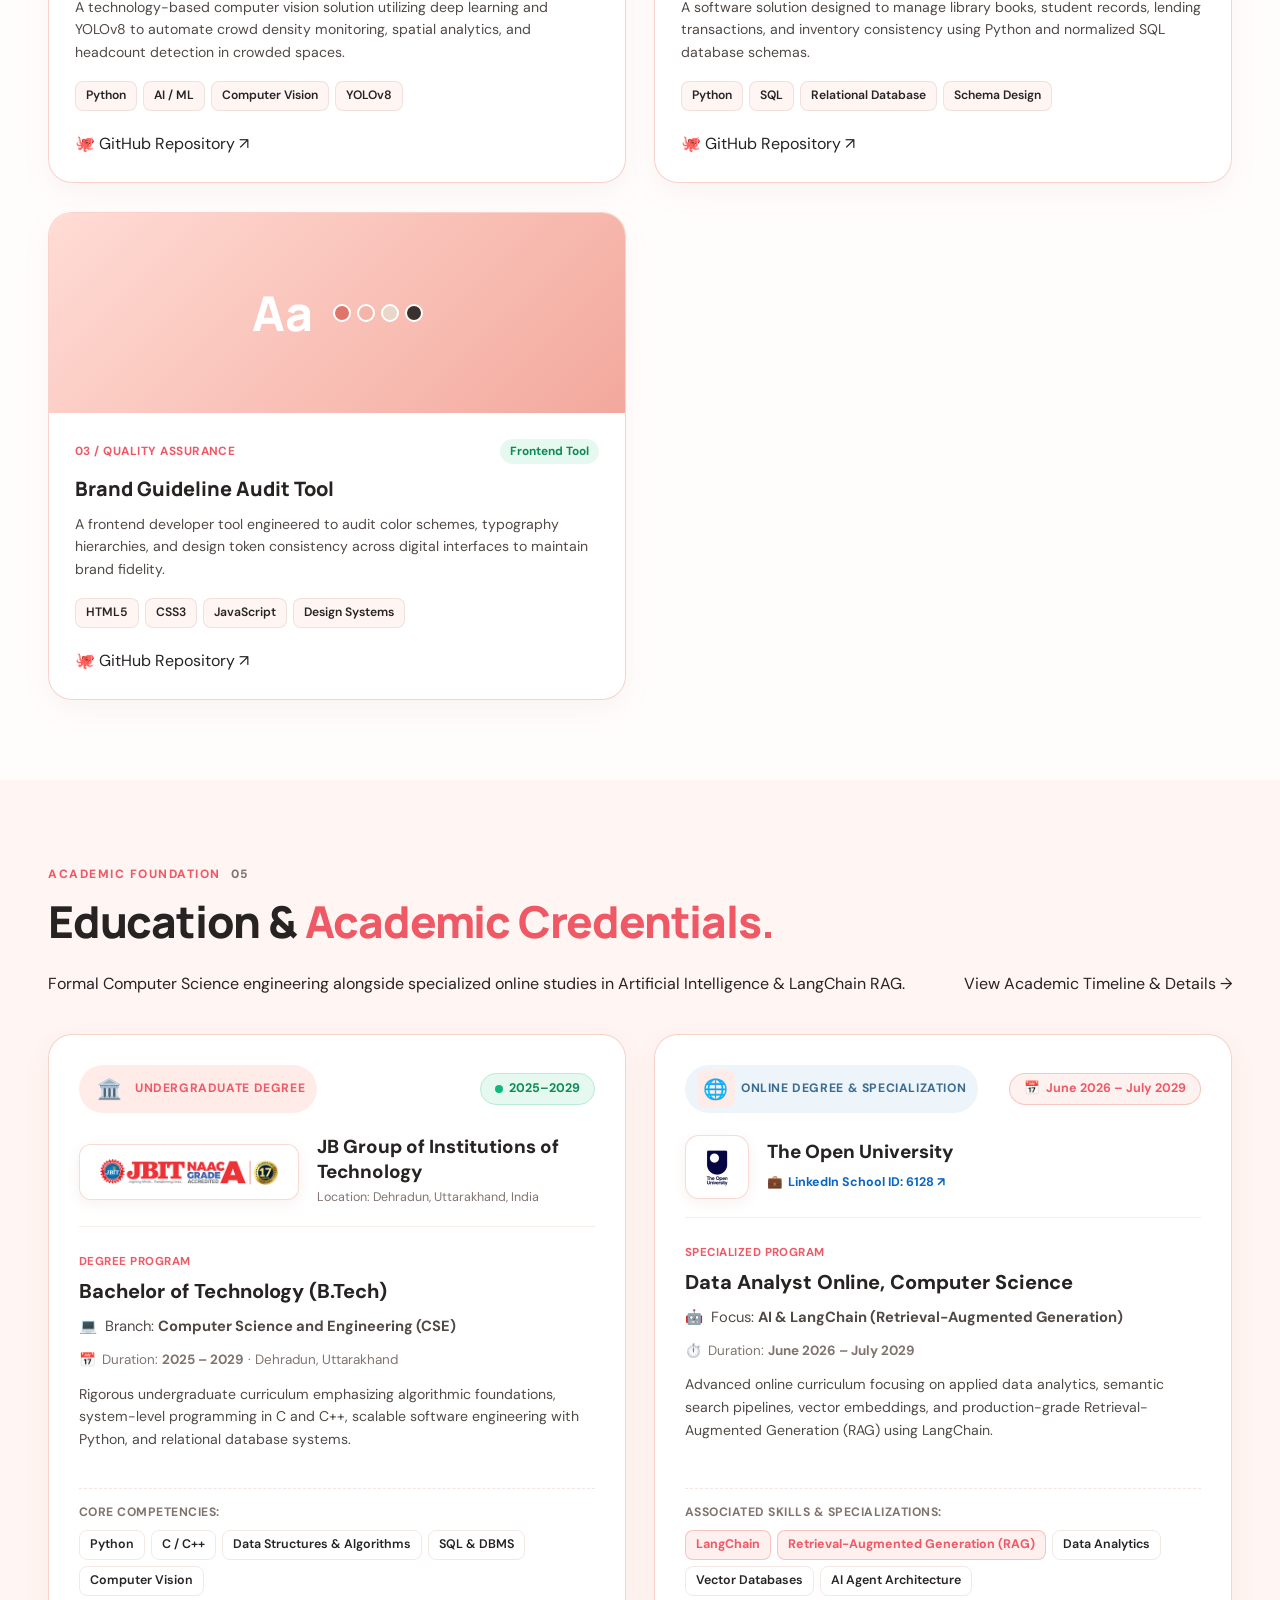
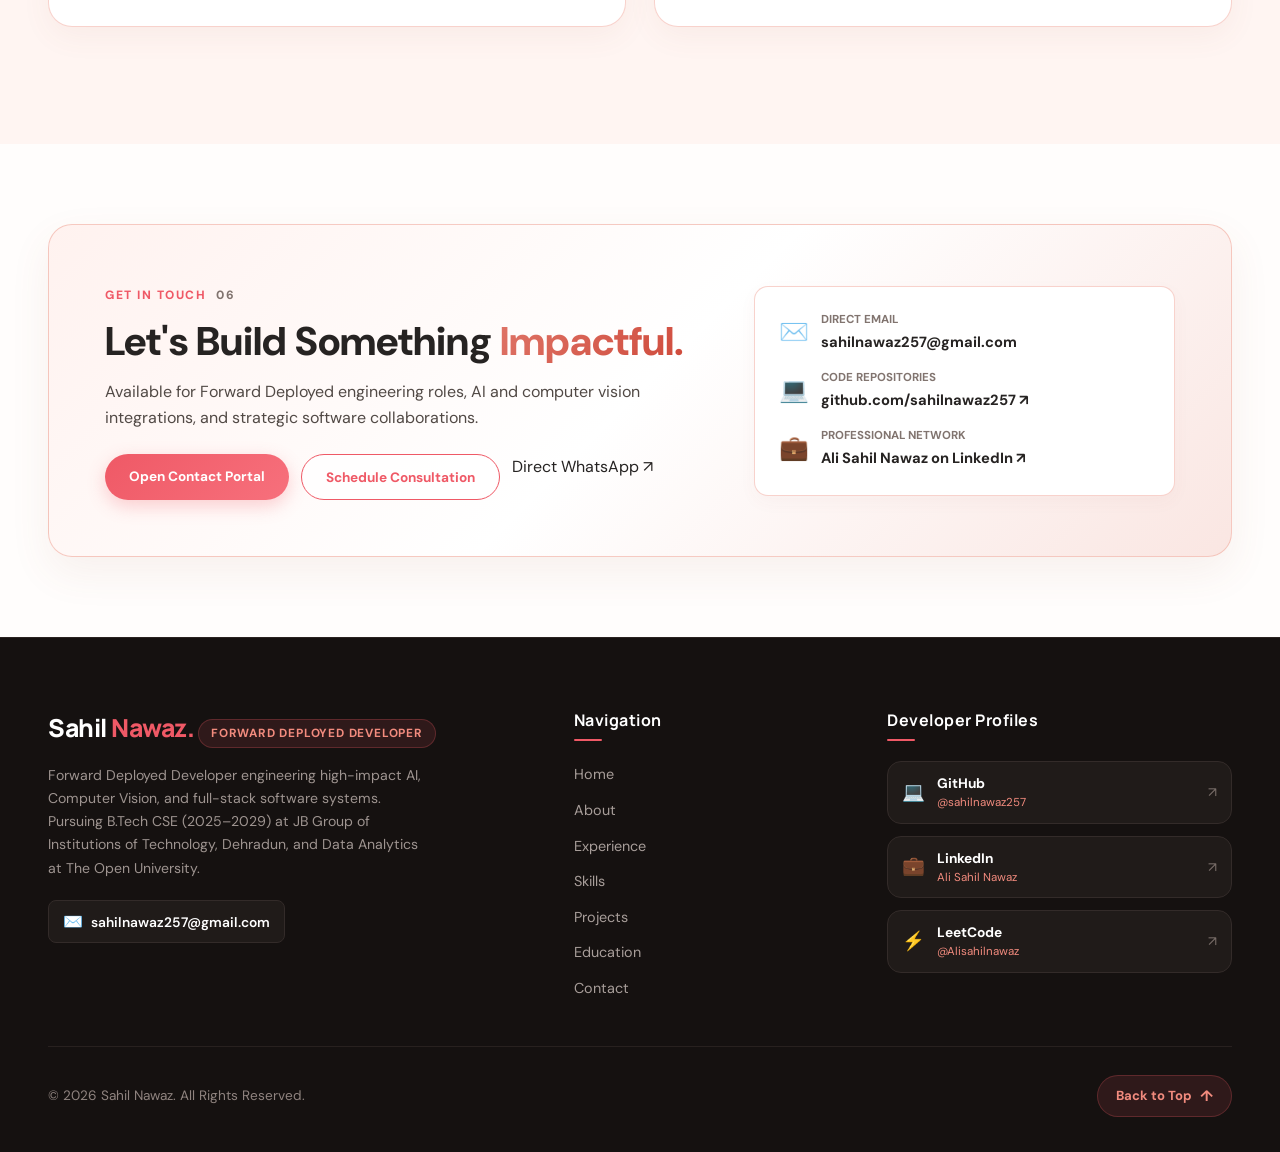
==== commit 717c9ad7: "Add Google Calendar 1-click confirmation, WhatsApp receipt, and Google Form integration" ====
--- a/frontend/index.html
+++ b/frontend/index.html
@@ -1576,6 +1576,16 @@
                 <span class="channel-arrow" aria-hidden="true">↗</span>
               </a>
 
+              <!-- Google Form Portal Card -->
+              <a href="https://docs.google.com/forms" target="_blank" rel="noopener noreferrer" class="contact-channel-card contact-channel-gform-card" id="contact-google-form-card" aria-label="Open Google Form for Consultation">
+                <div class="channel-icon-badge gform-badge" aria-hidden="true">📋</div>
+                <div class="channel-meta">
+                  <small>Google Form Portal</small>
+                  <b>Schedule / Inquire via Google Form</b>
+                </div>
+                <span class="channel-arrow" aria-hidden="true">↗</span>
+              </a>
+
               <!-- GitHub Card -->
               <a href="https://github.com/sahilnawaz257" target="_blank" rel="noopener noreferrer" class="contact-channel-card" aria-label="Visit Sahil Nawaz on GitHub">
                 <div class="channel-icon-badge" aria-hidden="true">💻</div>
@@ -1686,6 +1696,9 @@
                 </div>
               </div>
               <div class="preview-actions">
+                <a href="#" id="preview-whatsapp-btn" target="_blank" rel="noopener noreferrer" class="btn btn-outline btn-sm" aria-label="Confirm submission via WhatsApp">
+                  <span>Confirm via WhatsApp 💬</span>
+                </a>
                 <button type="button" id="preview-reset-btn" class="btn btn-primary btn-sm">
                   <span>Write Another Message</span>
                 </button>
@@ -1853,7 +1866,12 @@
             <p class="meet-modal-subtitle">Pick a convenient slot to discuss engineering roles, AI, or project collaboration.</p>
           </div>
         </div>
-        <button type="button" class="meet-modal-close" id="meet-modal-close-btn" aria-label="Close scheduling modal">✕</button>
+        <div class="meet-header-actions-wrap">
+          <a href="https://docs.google.com/forms" target="_blank" rel="noopener noreferrer" class="meet-gform-badge-link" id="meet-gform-top-link" title="Open Google Form for Consultation">
+            <span>📋 Google Form</span> ↗
+          </a>
+          <button type="button" class="meet-modal-close" id="meet-modal-close-btn" aria-label="Close scheduling modal">✕</button>
+        </div>
       </div>
 
       <form id="meet-booking-form" class="meet-booking-form" novalidate>
--- a/frontend/css/style.css
+++ b/frontend/css/style.css
@@ -4853,6 +4853,202 @@
   margin-top: 20px;
 }
 
+/* Google Form & Meet Modal Header Extensions */
+.meet-header-actions-wrap {
+  display: flex;
+  align-items: center;
+  gap: 10px;
+}
+
+.meet-gform-badge-link {
+  display: inline-flex;
+  align-items: center;
+  gap: 6px;
+  font-size: 0.78rem;
+  font-weight: 700;
+  color: var(--primary);
+  background: rgba(223, 117, 104, 0.08);
+  border: 1px solid rgba(223, 117, 104, 0.35);
+  border-radius: 20px;
+  padding: 6px 12px;
+  text-decoration: none;
+  transition: all 0.2s ease;
+}
+
+.meet-gform-badge-link:hover {
+  background: var(--primary);
+  color: #ffffff;
+  border-color: var(--primary);
+  transform: translateY(-1px);
+}
+
+/* Contact Channel Google Form Card */
+.contact-channel-gform-card {
+  border: 1px solid rgba(114, 76, 219, 0.25);
+  background: linear-gradient(135deg, rgba(248, 245, 255, 0.04) 0%, rgba(30, 20, 18, 0.6) 100%);
+}
+
+.contact-channel-gform-card:hover {
+  border-color: #8b5cf6;
+}
+
+.channel-icon-badge.gform-badge {
+  background: rgba(139, 92, 246, 0.15);
+  color: #a78bfa;
+}
+
+/* Rich Booking Receipt Card inside Modal */
+.meet-modal-status.status-success-card {
+  background: #ffffff;
+  border: 1px solid rgba(12, 138, 85, 0.3);
+  box-shadow: 0 4px 20px rgba(12, 138, 85, 0.08);
+  padding: 20px;
+  border-radius: 16px;
+  margin-bottom: 20px;
+}
+
+.meet-receipt-card {
+  display: flex;
+  flex-direction: column;
+  gap: 14px;
+}
+
+.meet-receipt-header {
+  display: flex;
+  align-items: center;
+  gap: 12px;
+}
+
+.meet-receipt-check {
+  display: inline-flex;
+  align-items: center;
+  justify-content: center;
+  width: 38px;
+  height: 38px;
+  border-radius: 50%;
+  background: #e6f9f0;
+  color: #0c8a55;
+  font-size: 1.2rem;
+  font-weight: 900;
+  flex-shrink: 0;
+}
+
+.meet-receipt-title {
+  margin: 0 0 2px 0;
+  font-size: 1.05rem;
+  font-weight: 800;
+  color: #0c8a55;
+}
+
+.meet-receipt-badge {
+  display: inline-block;
+  font-family: monospace;
+  font-size: 0.76rem;
+  background: #f0fdf4;
+  color: #166534;
+  padding: 2px 8px;
+  border-radius: 4px;
+  border: 1px solid #bbf7d0;
+  font-weight: 700;
+}
+
+.meet-receipt-grid {
+  display: grid;
+  grid-template-columns: 1fr;
+  gap: 8px;
+  background: #fafafa;
+  border: 1px solid #f0eae7;
+  border-radius: 10px;
+  padding: 12px 14px;
+  font-size: 0.85rem;
+}
+
+.receipt-item {
+  display: flex;
+  justify-content: space-between;
+  align-items: center;
+  border-bottom: 1px dashed #f0eae7;
+  padding-bottom: 4px;
+}
+
+.receipt-item:last-child {
+  border-bottom: none;
+  padding-bottom: 0;
+}
+
+.receipt-item .r-label {
+  color: #7a6e69;
+  font-weight: 600;
+}
+
+.receipt-item .r-val {
+  color: #201a19;
+  font-weight: 700;
+}
+
+.meet-ticket-email {
+  font-size: 0.82rem;
+  line-height: 1.45;
+  padding: 10px 12px;
+  border-radius: 8px;
+}
+
+.meet-ticket-email.delivered {
+  background: #f0fdf4;
+  border: 1px solid #bbf7d0;
+  color: #166534;
+}
+
+.meet-ticket-email.pending {
+  background: #fff8f7;
+  border: 1px solid #fcd5ce;
+  color: #9c3b2e;
+}
+
+.meet-instant-buttons {
+  display: flex;
+  flex-wrap: wrap;
+  gap: 10px;
+  margin-top: 6px;
+}
+
+.btn-gcal {
+  background: #df7568 !important;
+  color: #ffffff !important;
+  border: none !important;
+  font-weight: 700 !important;
+}
+
+.btn-gcal:hover {
+  background: #cf6255 !important;
+  transform: translateY(-2px);
+  box-shadow: 0 4px 12px rgba(223, 117, 104, 0.35);
+}
+
+.btn-wa-receipt {
+  border-color: #25D366 !important;
+  color: #25D366 !important;
+  font-weight: 700 !important;
+}
+
+.btn-wa-receipt:hover {
+  background: #25D366 !important;
+  color: #ffffff !important;
+  transform: translateY(-2px);
+}
+
+.btn-gform-link {
+  border-color: #8b5cf6 !important;
+  color: #8b5cf6 !important;
+  font-weight: 700 !important;
+}
+
+.btn-gform-link:hover {
+  background: #8b5cf6 !important;
+  color: #ffffff !important;
+  transform: translateY(-2px);
+}
+
 /* Contact Channel Extensions for Meet & WhatsApp */
 .contact-channel-meet-card {
   width: 100%;
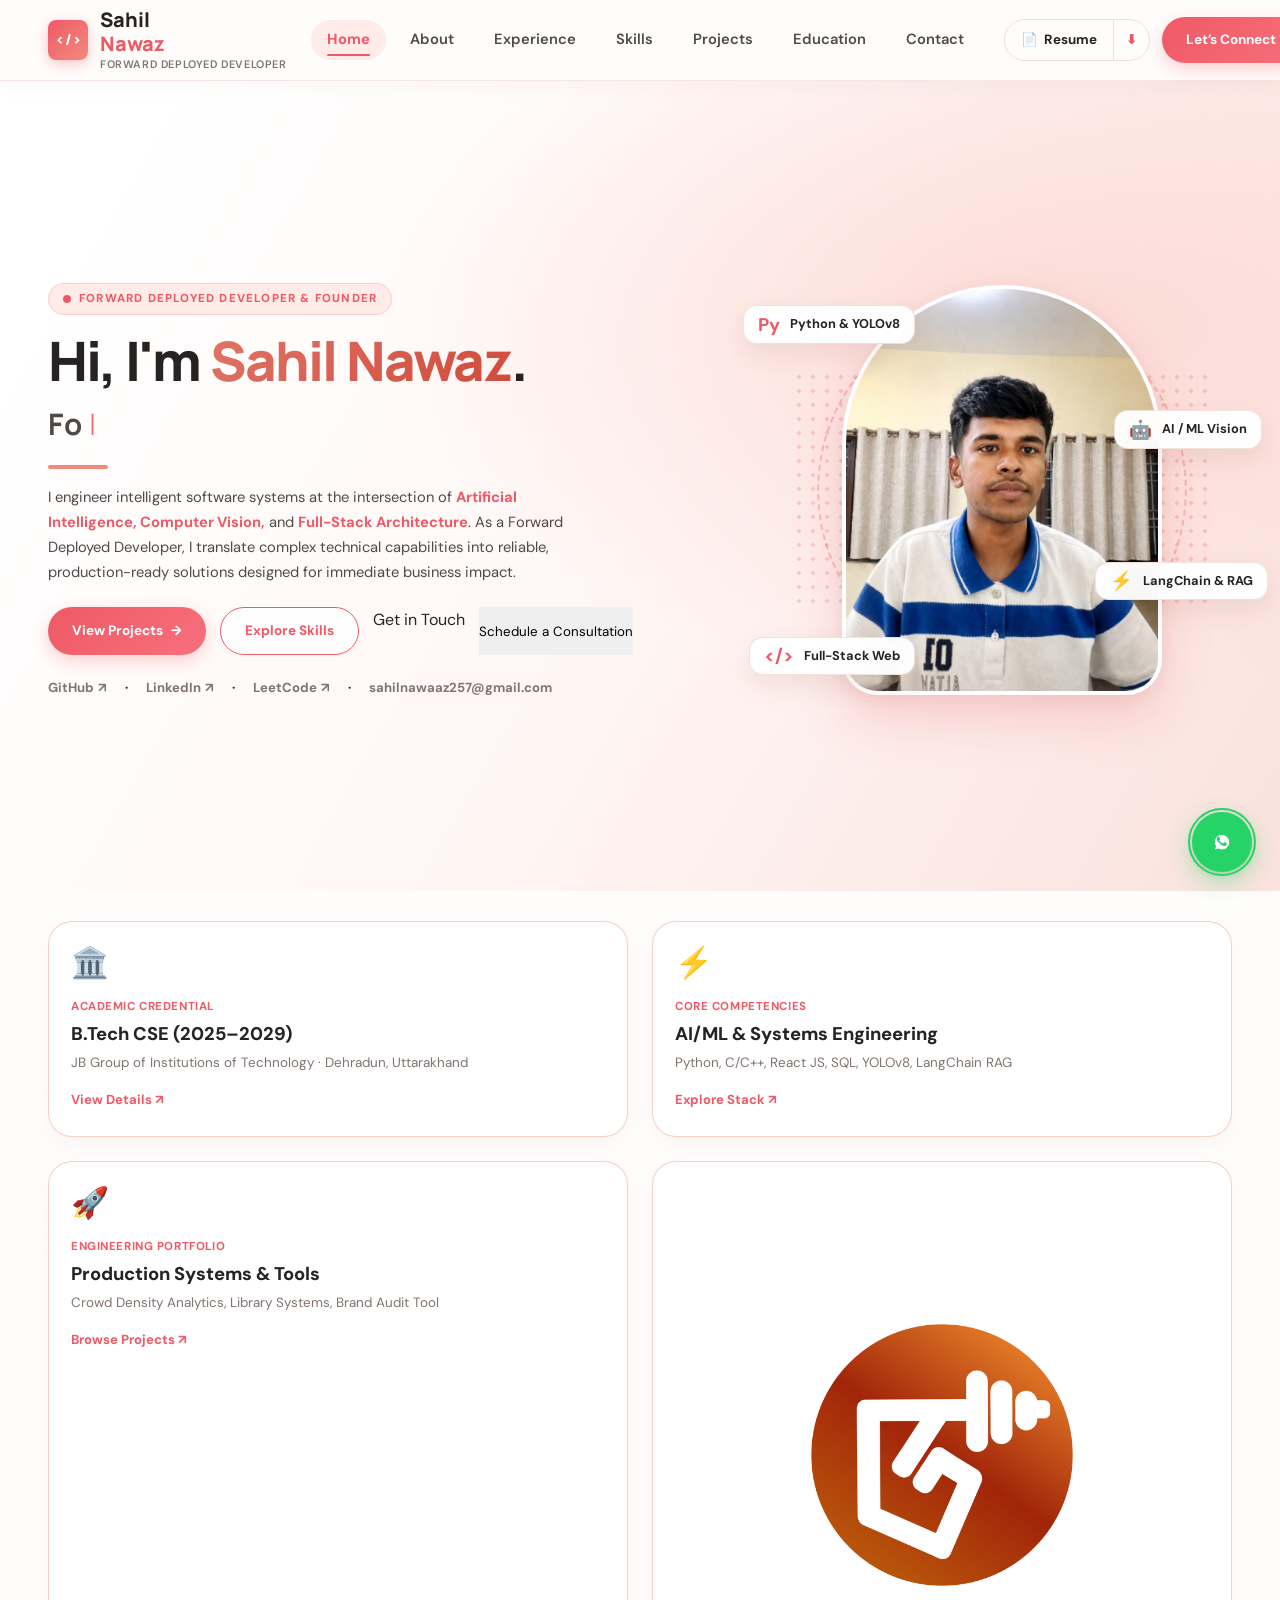
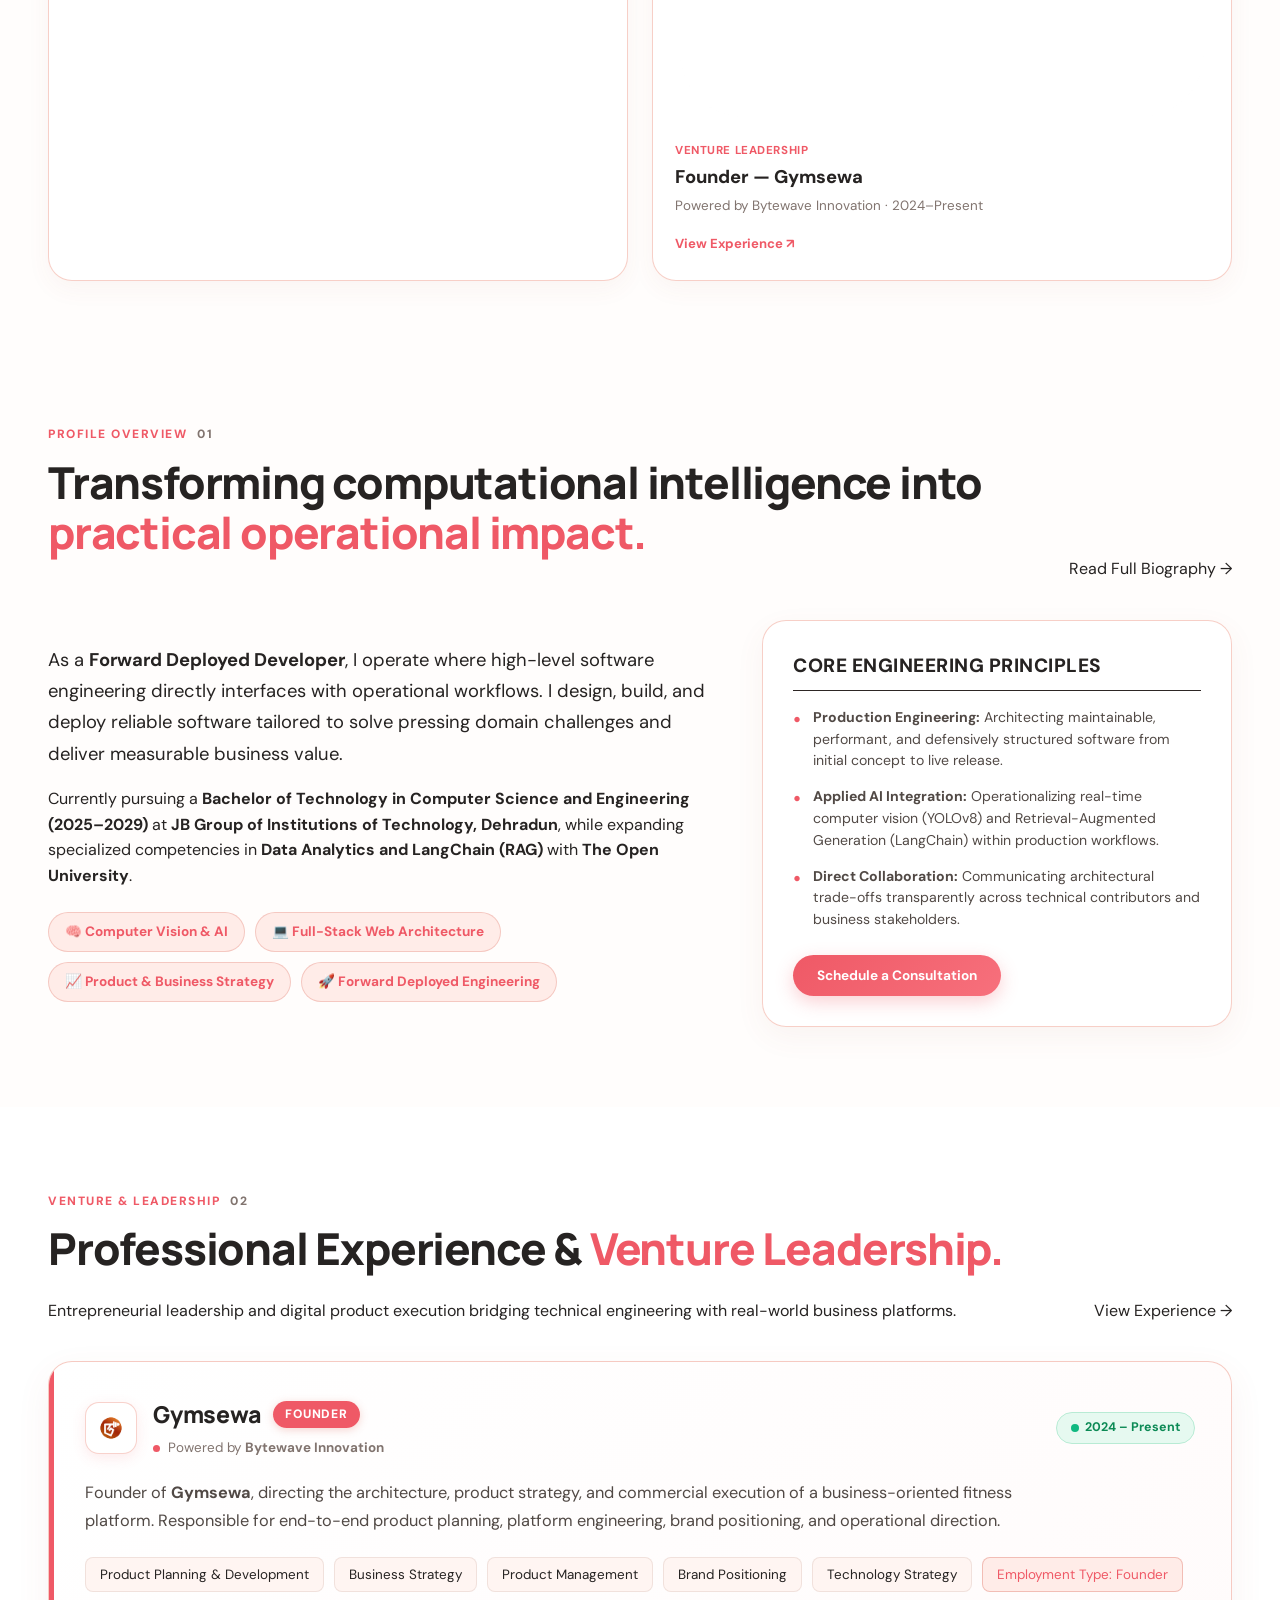
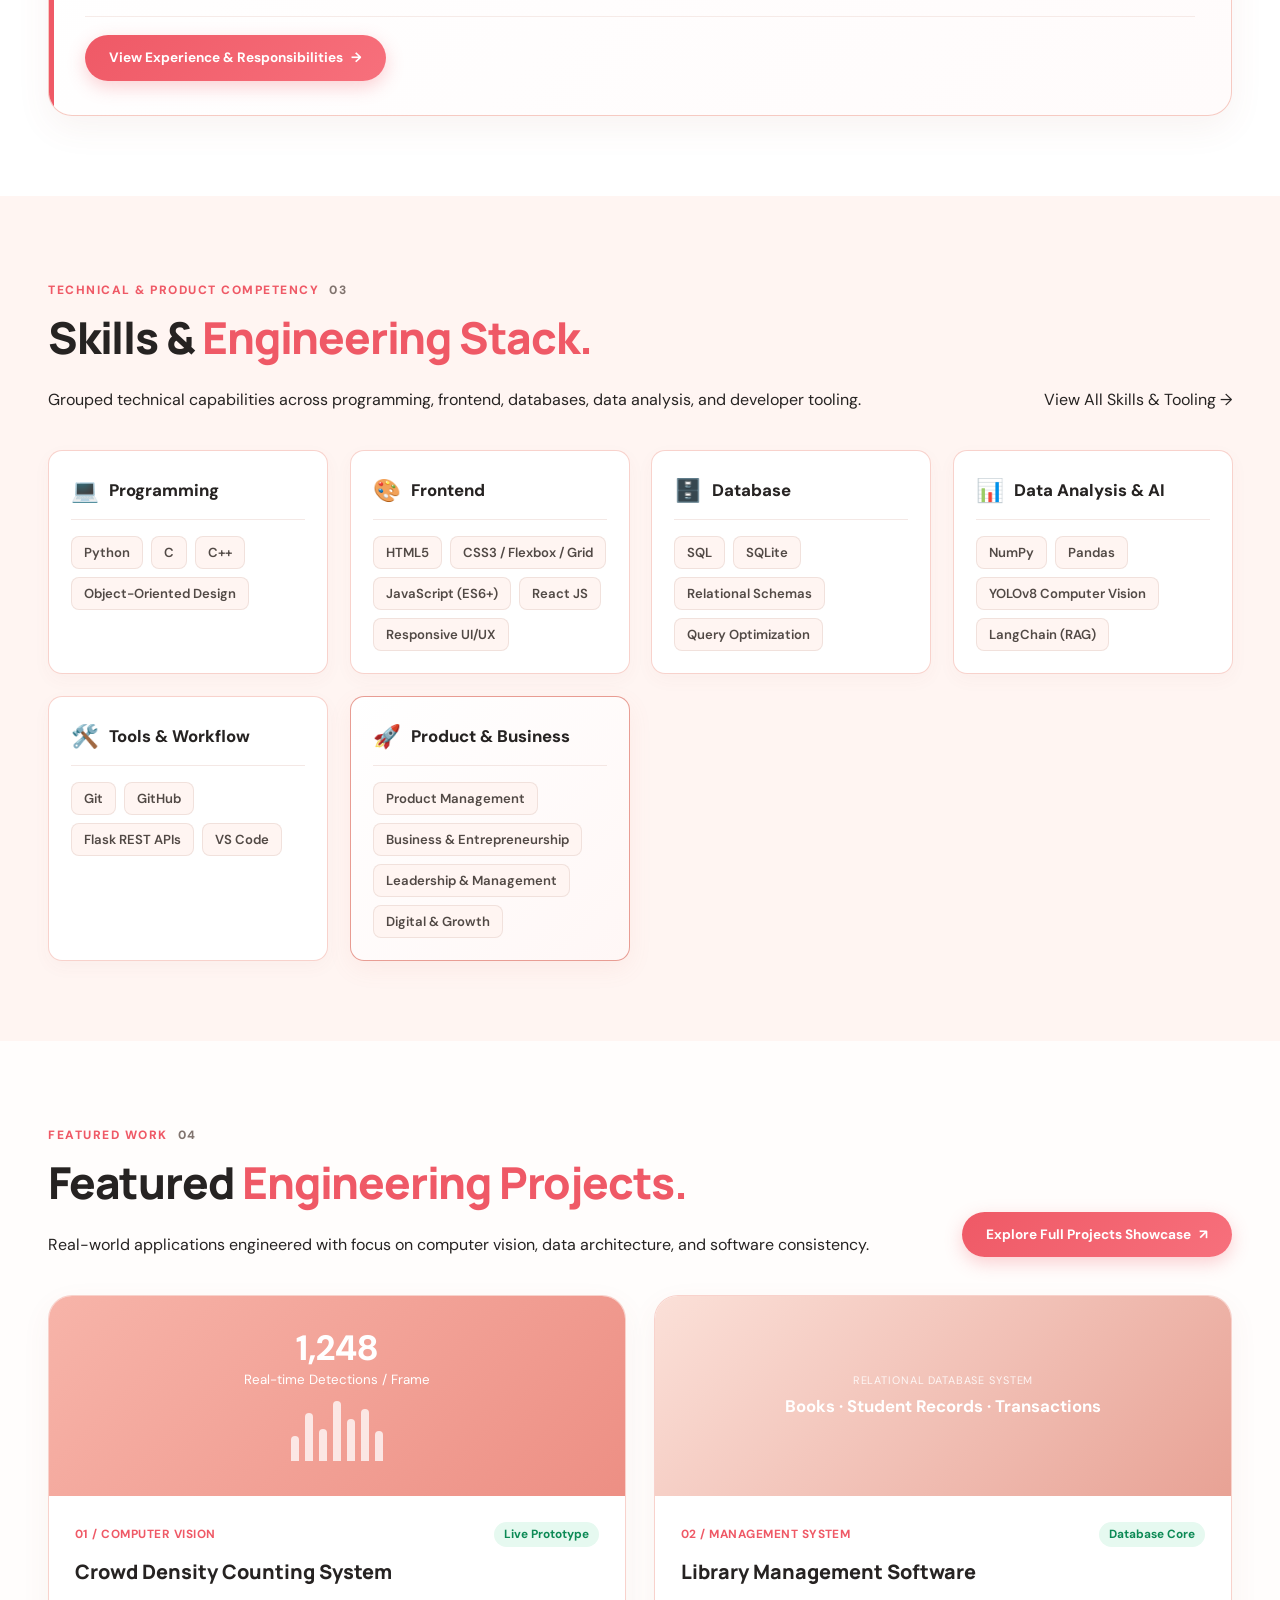
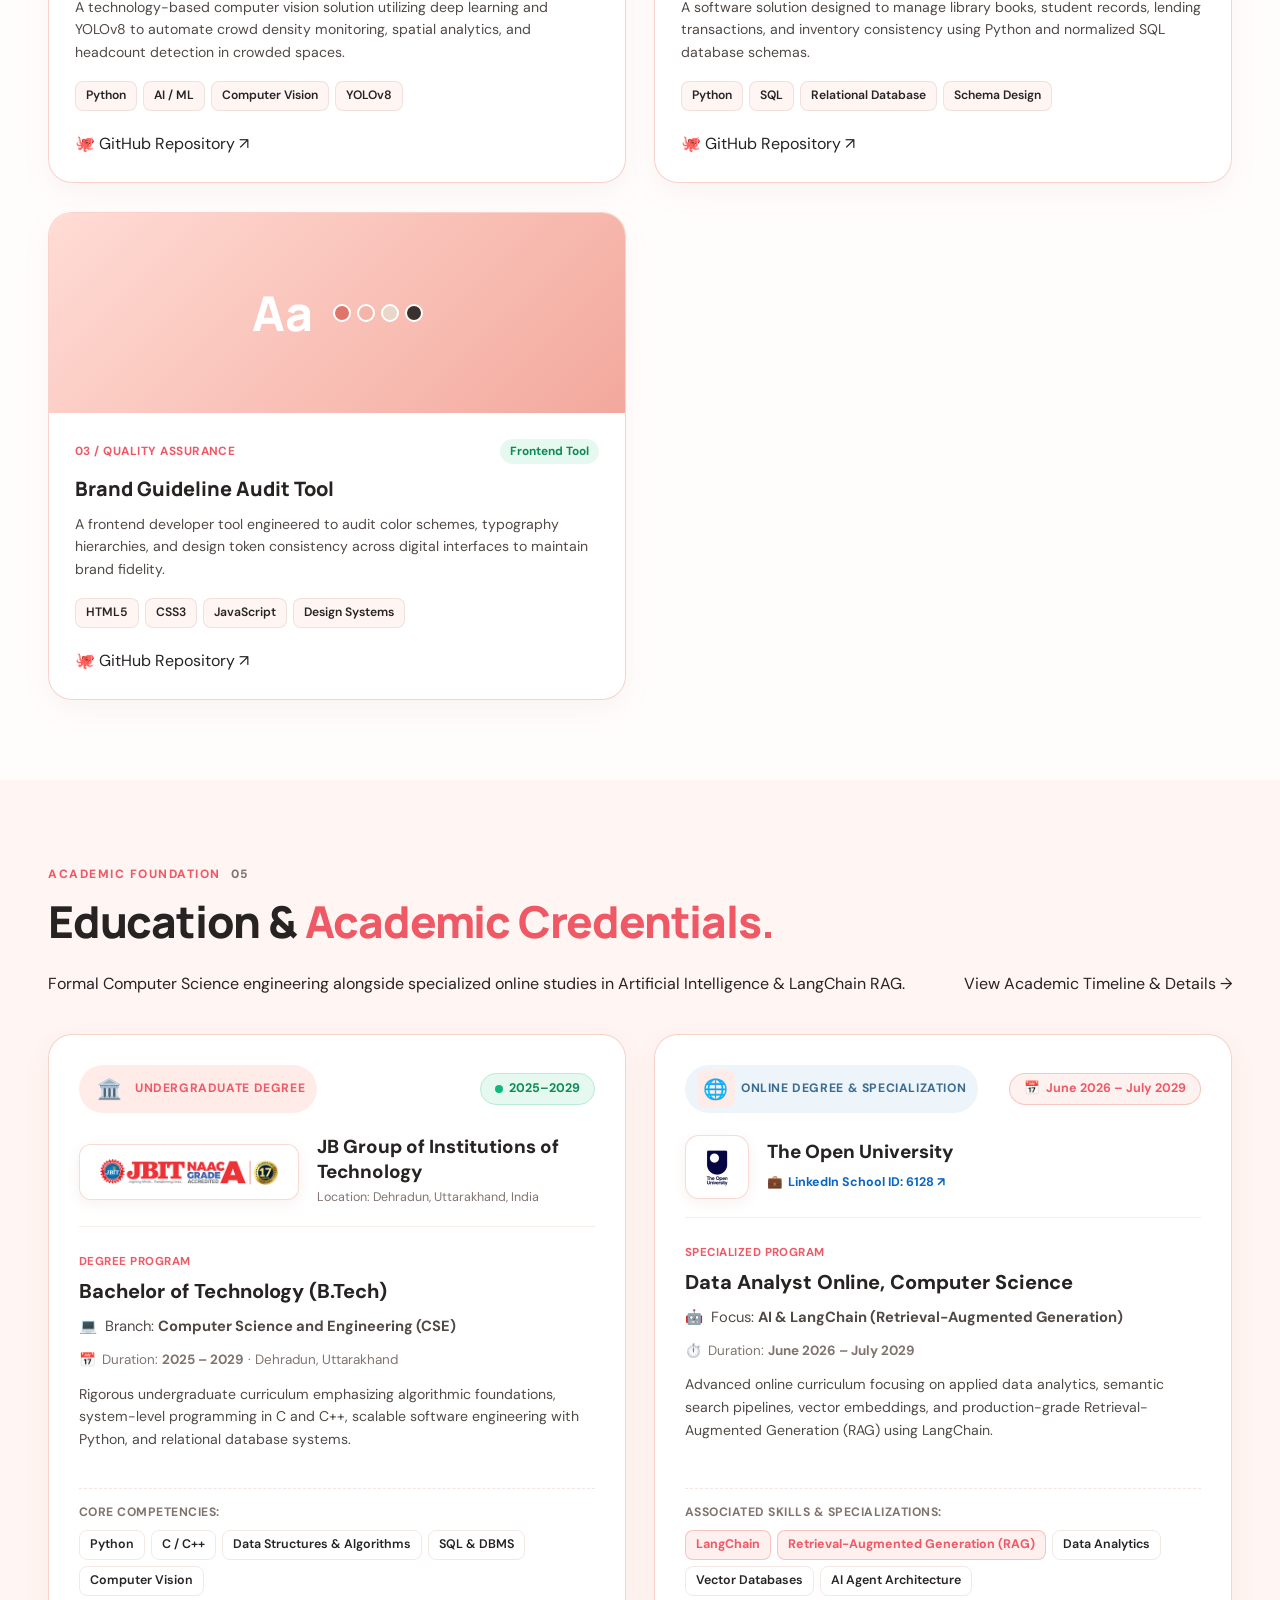
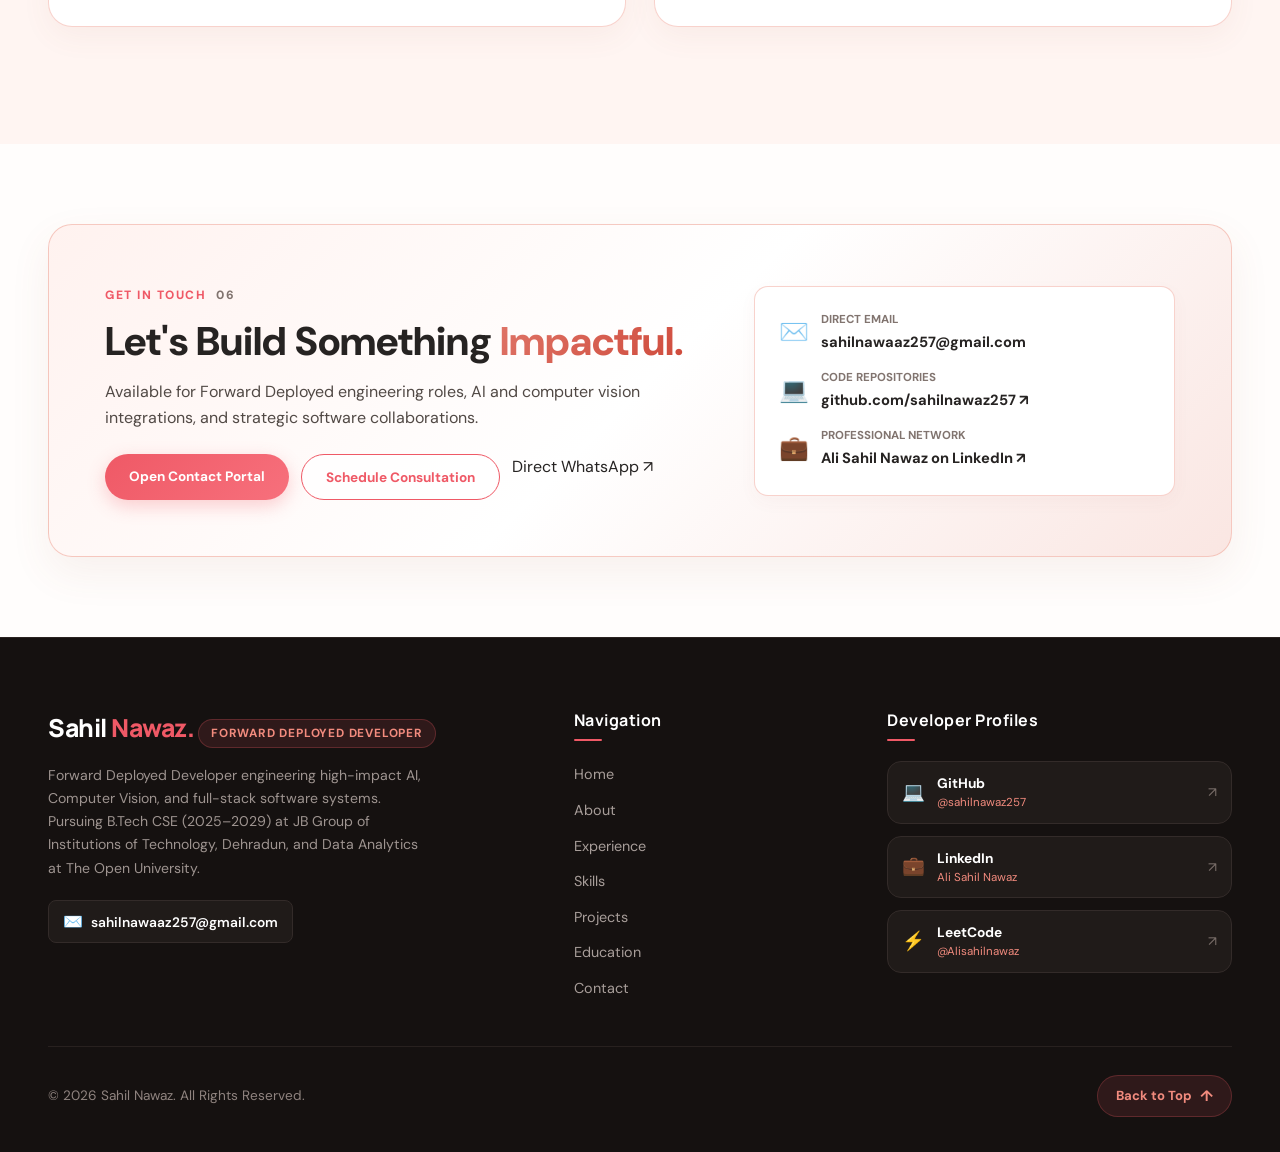
==== commit af6a8d62: "Complete portfolio improvement, ATS-friendly resume generation, and navbar resume integration" ====
--- a/frontend/index.html
+++ b/frontend/index.html
@@ -53,10 +53,16 @@
         </span>
       </a>
 
-      <!-- Mobile Navigation Hamburger Toggle -->
-      <button class="menu-toggle" aria-label="Toggle navigation menu" aria-expanded="false" aria-controls="primary-navigation">
-        <span class="menu-icon" aria-hidden="true">☰</span>
-      </button>
+      <!-- Mobile Quick Actions & Hamburger Toggle -->
+      <div class="header-mobile-actions">
+        <a href="/Sahil_Nawaz_Resume.pdf" target="_blank" rel="noopener noreferrer" class="btn-mobile-quick-resume" aria-label="View Sahil Nawaz Resume (PDF)">
+          <span aria-hidden="true">📄</span>
+          <span>Resume</span>
+        </a>
+        <button class="menu-toggle" aria-label="Toggle navigation menu" aria-expanded="false" aria-controls="primary-navigation">
+          <span class="menu-icon" aria-hidden="true">☰</span>
+        </button>
+      </div>
 
       <!-- Primary Navigation Links -->
       <nav class="site-nav" id="primary-navigation" aria-label="Primary Navigation">
@@ -69,14 +75,32 @@
           <li class="nav-item"><a href="#education" class="nav-link" data-target="education">Education</a></li>
           <li class="nav-item"><a href="#contact" class="nav-link" data-target="contact">Contact</a></li>
         </ul>
-        <!-- Mobile Call-to-Action -->
+        <!-- Mobile Call-to-Action & Resume -->
         <div class="mobile-nav-cta">
+          <div class="resume-btn-group mobile-resume-wrap">
+            <a href="/Sahil_Nawaz_Resume.pdf" target="_blank" rel="noopener noreferrer" class="btn btn-resume btn-sm" aria-label="View Resume PDF">
+              <span class="btn-icon" aria-hidden="true">📄</span>
+              <span>View Resume</span>
+            </a>
+            <a href="/Sahil_Nawaz_Resume.pdf" download="Sahil_Nawaz_Resume.pdf" class="btn-resume-download btn-sm" title="Download Resume PDF" aria-label="Download Sahil_Nawaz_Resume.pdf">
+              <span aria-hidden="true">⬇</span>
+            </a>
+          </div>
           <a href="#contact" class="btn btn-primary nav-link-trigger" data-target="contact">Let’s Connect ↗</a>
         </div>
       </nav>
 
-      <!-- Call-To-Action Button in Desktop Header -->
+      <!-- Desktop Header Actions: Resume Button & Let's Connect -->
       <div class="header-cta">
+        <div class="resume-btn-group" id="header-resume-group">
+          <a href="/Sahil_Nawaz_Resume.pdf" target="_blank" rel="noopener noreferrer" class="btn btn-resume" id="navbar-resume-btn" aria-label="View Sahil Nawaz Resume (PDF)">
+            <span class="btn-icon" aria-hidden="true">📄</span>
+            <span>Resume</span>
+          </a>
+          <a href="/Sahil_Nawaz_Resume.pdf" download="Sahil_Nawaz_Resume.pdf" class="btn-resume-download" id="navbar-resume-download-btn" title="Download Sahil_Nawaz_Resume.pdf" aria-label="Download Sahil Nawaz Resume PDF">
+            <span aria-hidden="true">⬇</span>
+          </a>
+        </div>
         <a href="#contact" class="btn btn-primary nav-link-trigger" data-target="contact">Let’s Connect ↗</a>
       </div>
     </div>
@@ -151,8 +175,8 @@
                 <span>LeetCode</span> <span class="pill-arrow" aria-hidden="true">↗</span>
               </a>
               <span class="sep-dot" aria-hidden="true">·</span>
-              <a href="mailto:sahilnawaz257@gmail.com" class="hero-email-link" aria-label="Send direct email">
-                <span>sahilnawaz257@gmail.com</span>
+              <a href="mailto:sahilnawaaz257@gmail.com" class="hero-email-link" aria-label="Send direct email">
+                <span>sahilnawaaz257@gmail.com</span>
               </a>
             </div>
           </div>
@@ -771,7 +795,7 @@
                 <span class="channel-pill-icon">✉️</span>
                 <div>
                   <small>Direct Email</small>
-                  <a href="mailto:sahilnawaz257@gmail.com">sahilnawaz257@gmail.com</a>
+                  <a href="mailto:sahilnawaaz257@gmail.com">sahilnawaaz257@gmail.com</a>
                 </div>
               </div>
               <div class="channel-pill-item">
@@ -829,12 +853,16 @@
                   <strong class="spec-val">JB Group of Institutions of Technology</strong>
                 </div>
                 <div class="spec-row">
-                  <span class="spec-key">Location:</span>
-                  <strong class="spec-val">Dehradun, Uttarakhand, India</strong>
+                  <span class="spec-key">Home:</span>
+                  <strong class="spec-val">Bihar, India</strong>
+                </div>
+                <div class="spec-row">
+                  <span class="spec-key">Mobile:</span>
+                  <a href="tel:+917323018308" class="spec-val">+91 7323018308</a>
                 </div>
                 <div class="spec-row">
                   <span class="spec-key">Email:</span>
-                  <a href="mailto:sahilnawaz257@gmail.com" class="spec-val email-val">sahilnawaz257@gmail.com</a>
+                  <a href="mailto:sahilnawaaz257@gmail.com" class="spec-val email-val">sahilnawaaz257@gmail.com</a>
                 </div>
               </div>
             </div>
@@ -1566,12 +1594,22 @@
                 <span class="channel-arrow" aria-hidden="true">↗</span>
               </a>
 
+              <!-- Direct Mobile Phone Card -->
+              <a href="tel:+917323018308" class="contact-channel-card contact-channel-phone-card" aria-label="Call Sahil Nawaz directly">
+                <div class="channel-icon-badge phone-badge" aria-hidden="true">📞</div>
+                <div class="channel-meta">
+                  <small>Direct Mobile</small>
+                  <b>+91 7323018308</b>
+                </div>
+                <span class="channel-arrow" aria-hidden="true">↗</span>
+              </a>
+
               <!-- Direct Email Card -->
-              <a href="mailto:sahilnawaz257@gmail.com" class="contact-channel-card" aria-label="Send direct email to Sahil Nawaz">
+              <a href="mailto:sahilnawaaz257@gmail.com" class="contact-channel-card" aria-label="Send direct email to Sahil Nawaz">
                 <div class="channel-icon-badge" aria-hidden="true">✉️</div>
                 <div class="channel-meta">
                   <small>Email Address</small>
-                  <b>sahilnawaz257@gmail.com</b>
+                  <b>sahilnawaaz257@gmail.com</b>
                 </div>
                 <span class="channel-arrow" aria-hidden="true">↗</span>
               </a>
@@ -1731,9 +1769,9 @@
             Forward Deployed Developer engineering high-impact AI, Computer Vision, and full-stack software systems. Pursuing B.Tech CSE (2025–2029) at JB Group of Institutions of Technology, Dehradun, and Data Analytics at The Open University.
           </p>
           <div class="footer-email-wrap">
-            <a href="mailto:sahilnawaz257@gmail.com" class="footer-email-link" aria-label="Email Sahil Nawaz">
+            <a href="mailto:sahilnawaaz257@gmail.com" class="footer-email-link" aria-label="Email Sahil Nawaz">
               <span class="email-icon" aria-hidden="true">✉️</span>
-              <span>sahilnawaz257@gmail.com</span>
+              <span>sahilnawaaz257@gmail.com</span>
             </a>
           </div>
         </div>
--- a/frontend/css/style.css
+++ b/frontend/css/style.css
@@ -271,6 +271,91 @@
   flex-shrink: 0;
 }
 
+/* Navbar Resume Button & Button Group */
+.resume-btn-group {
+  display: inline-flex;
+  align-items: center;
+  gap: 0;
+  border-radius: var(--radius-full);
+  background: var(--bg-soft);
+  border: 1px solid var(--border);
+  overflow: hidden;
+  transition: all 0.25s ease;
+  margin-right: 12px;
+}
+
+.resume-btn-group:hover {
+  border-color: var(--primary);
+  box-shadow: 0 4px 14px rgba(223, 117, 104, 0.2);
+}
+
+.btn-resume {
+  display: inline-flex;
+  align-items: center;
+  gap: 6px;
+  padding: 9px 16px;
+  font-size: 0.84rem;
+  font-weight: 700;
+  color: var(--text-dark);
+  text-decoration: none;
+  background: transparent;
+  border: none;
+  transition: all 0.2s ease;
+}
+
+.btn-resume:hover {
+  background: var(--primary);
+  color: #ffffff;
+  text-decoration: none;
+}
+
+.btn-resume-download {
+  display: inline-flex;
+  align-items: center;
+  justify-content: center;
+  padding: 9px 12px;
+  font-size: 0.84rem;
+  font-weight: 700;
+  color: var(--primary);
+  text-decoration: none;
+  border-left: 1px solid var(--border);
+  background: transparent;
+  transition: all 0.2s ease;
+}
+
+.btn-resume-download:hover {
+  background: var(--primary);
+  color: #ffffff;
+  text-decoration: none;
+}
+
+/* Quick Resume Pill on Mobile Header */
+.header-mobile-actions {
+  display: none;
+  align-items: center;
+  gap: 8px;
+}
+
+.btn-mobile-quick-resume {
+  display: inline-flex;
+  align-items: center;
+  gap: 4px;
+  padding: 7px 12px;
+  font-size: 0.78rem;
+  font-weight: 700;
+  color: var(--primary);
+  background: var(--primary-soft);
+  border: 1px solid var(--primary);
+  border-radius: var(--radius-full);
+  text-decoration: none;
+  transition: all 0.2s ease;
+}
+
+.btn-mobile-quick-resume:hover {
+  background: var(--primary);
+  color: #ffffff;
+}
+
 .mobile-nav-cta {
   display: none;
 }
@@ -2628,6 +2713,10 @@
     justify-content: center;
     min-width: 44px;
     min-height: 44px;
+  }
+
+  .header-mobile-actions {
+    display: inline-flex;
   }
 
   .header-cta {
@@ -2687,11 +2776,28 @@
   }
 
   .mobile-nav-cta {
-    display: block;
+    display: flex;
+    flex-direction: column;
+    gap: 12px;
     width: 100%;
     margin-top: 6px;
     padding-top: 14px;
     border-top: 1px solid var(--border);
+  }
+
+  .mobile-resume-wrap {
+    width: 100%;
+    margin-right: 0;
+  }
+
+  .mobile-resume-wrap .btn-resume {
+    flex-grow: 1;
+    justify-content: center;
+    padding: 12px 16px;
+  }
+
+  .mobile-resume-wrap .btn-resume-download {
+    padding: 12px 16px;
   }
 
   .mobile-nav-cta .btn-primary {
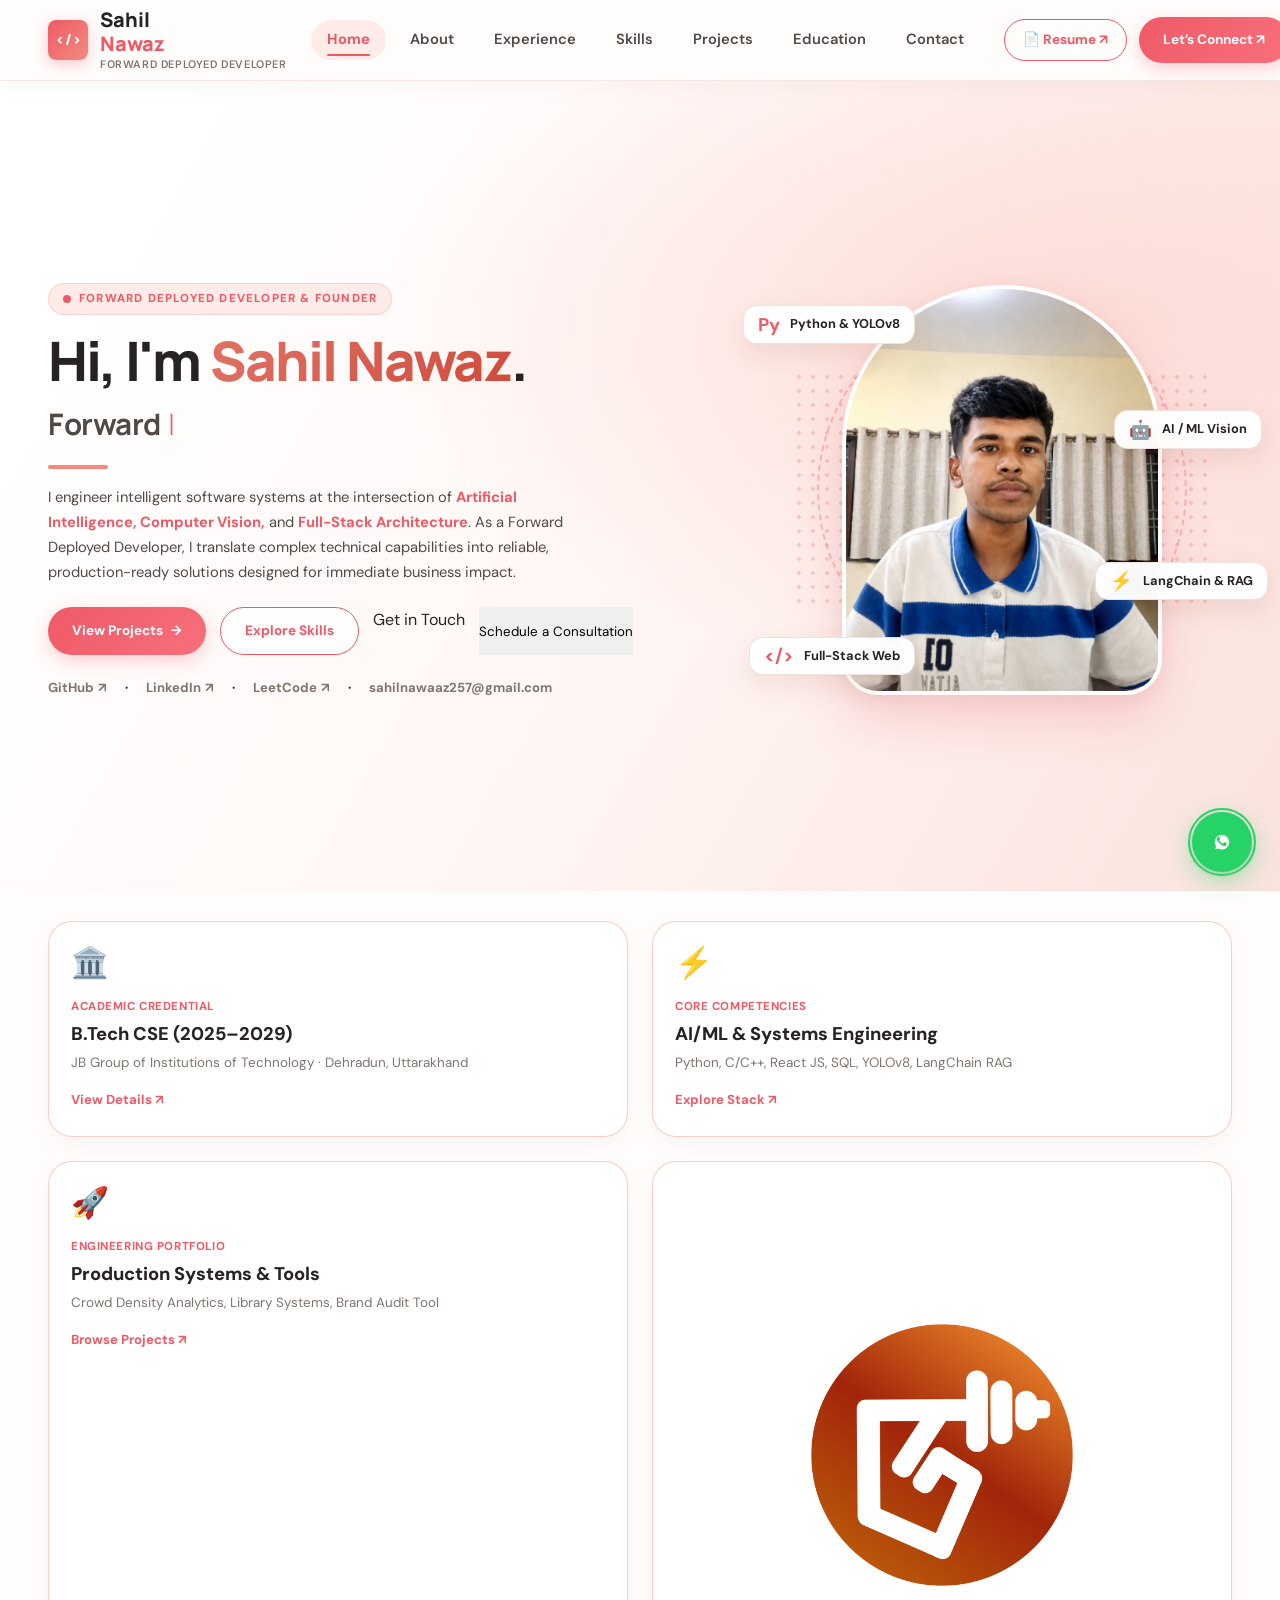
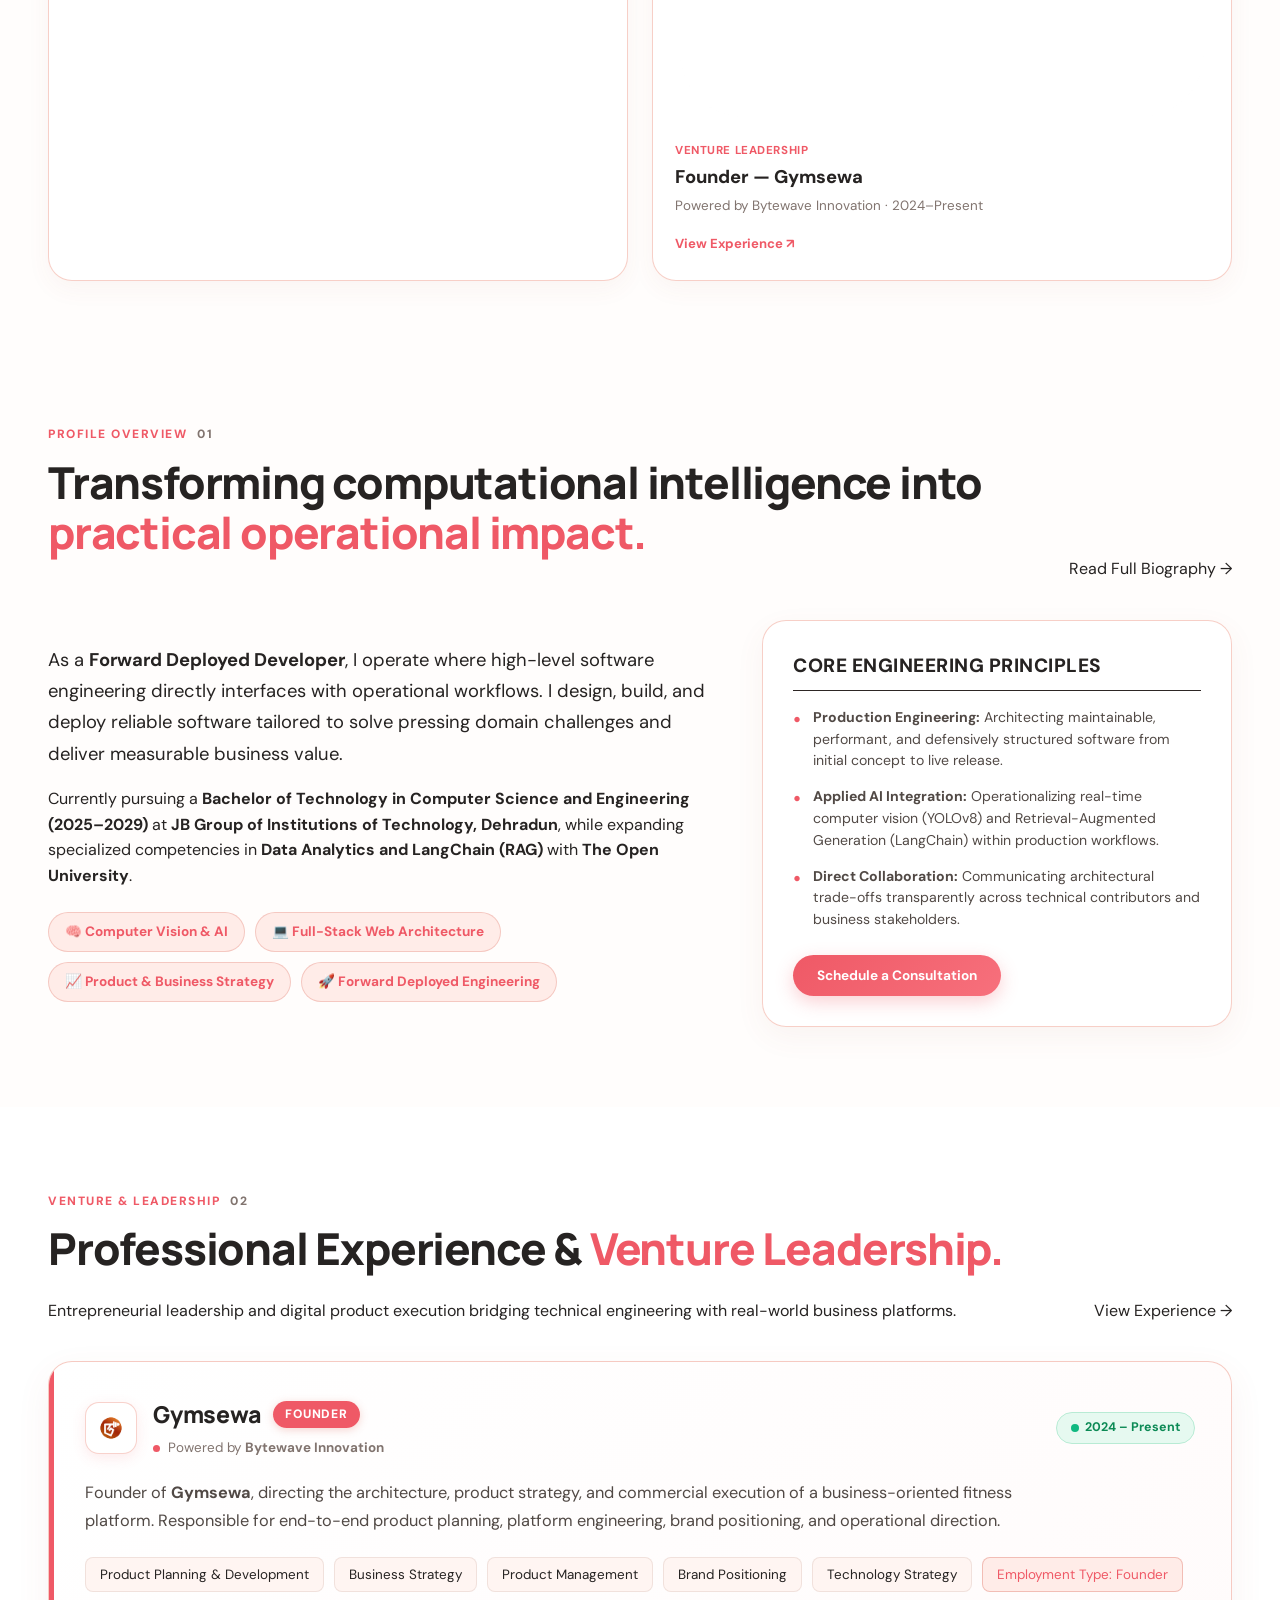
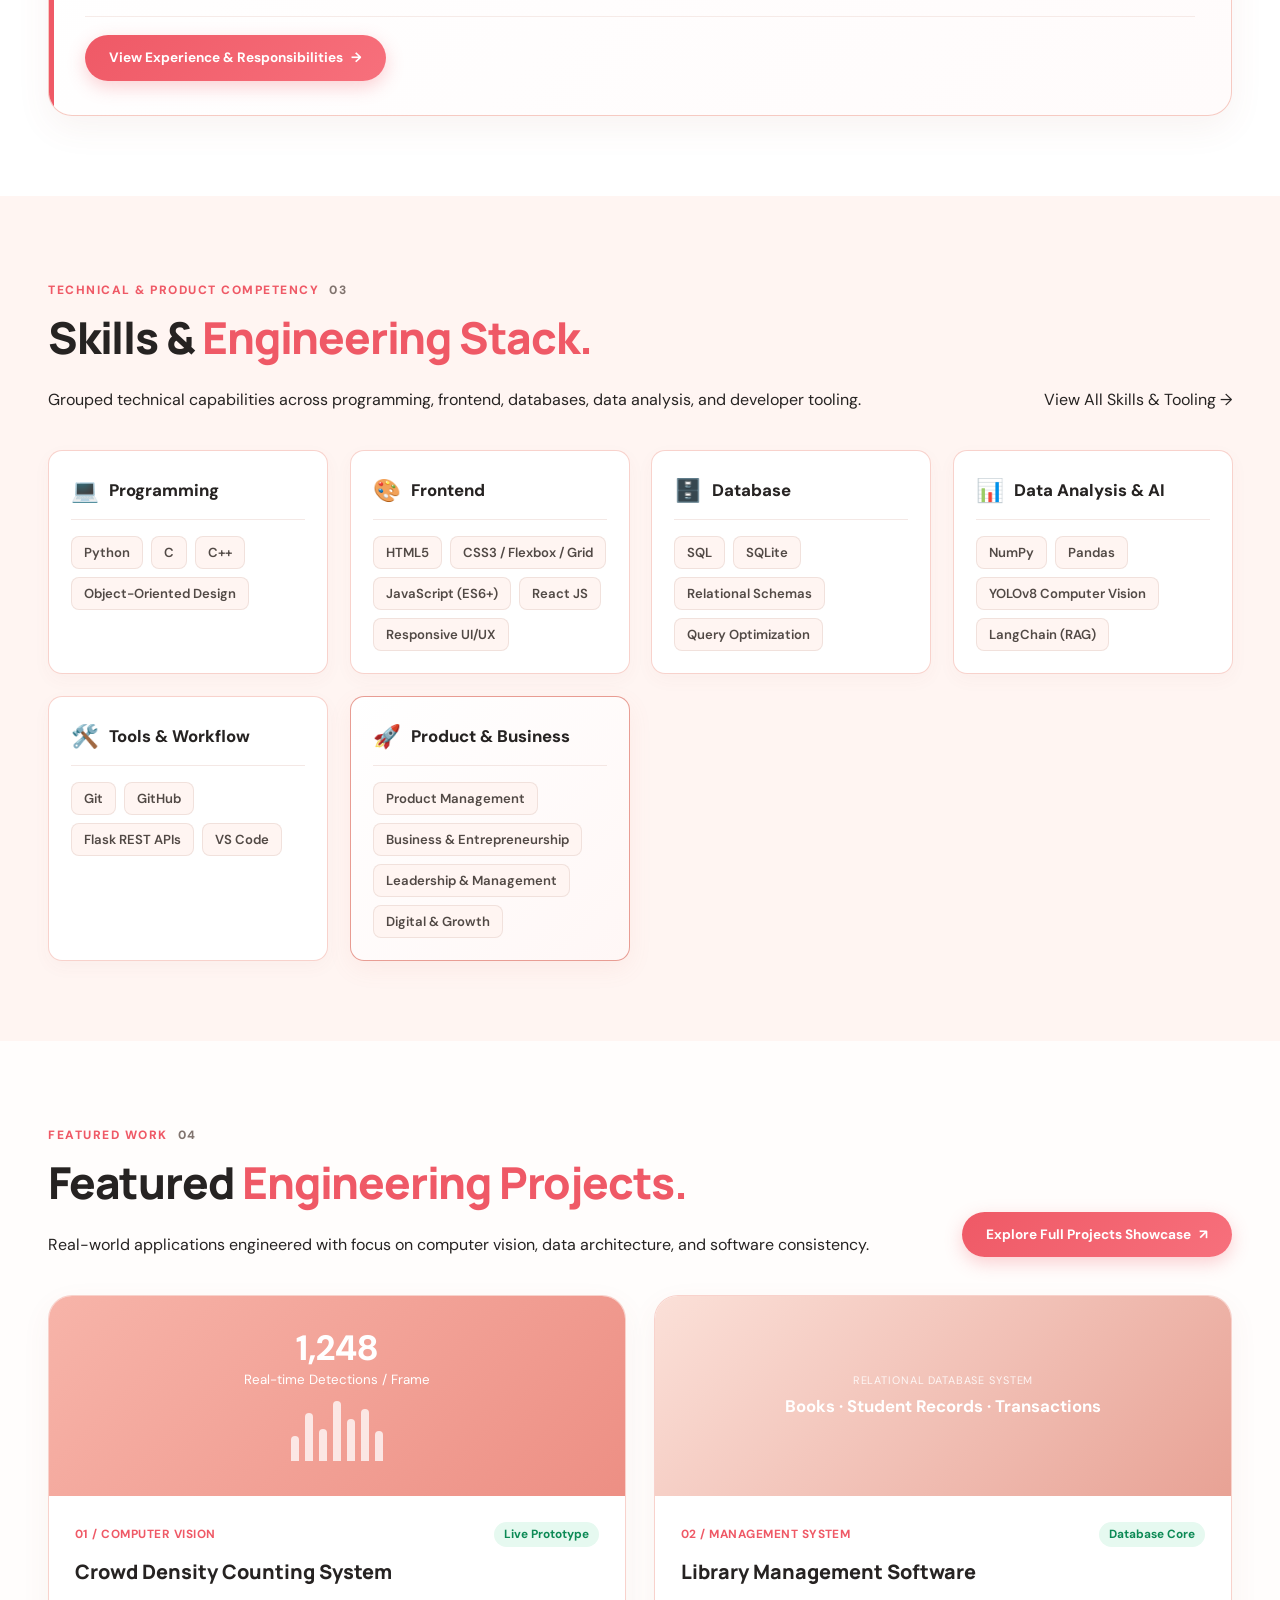
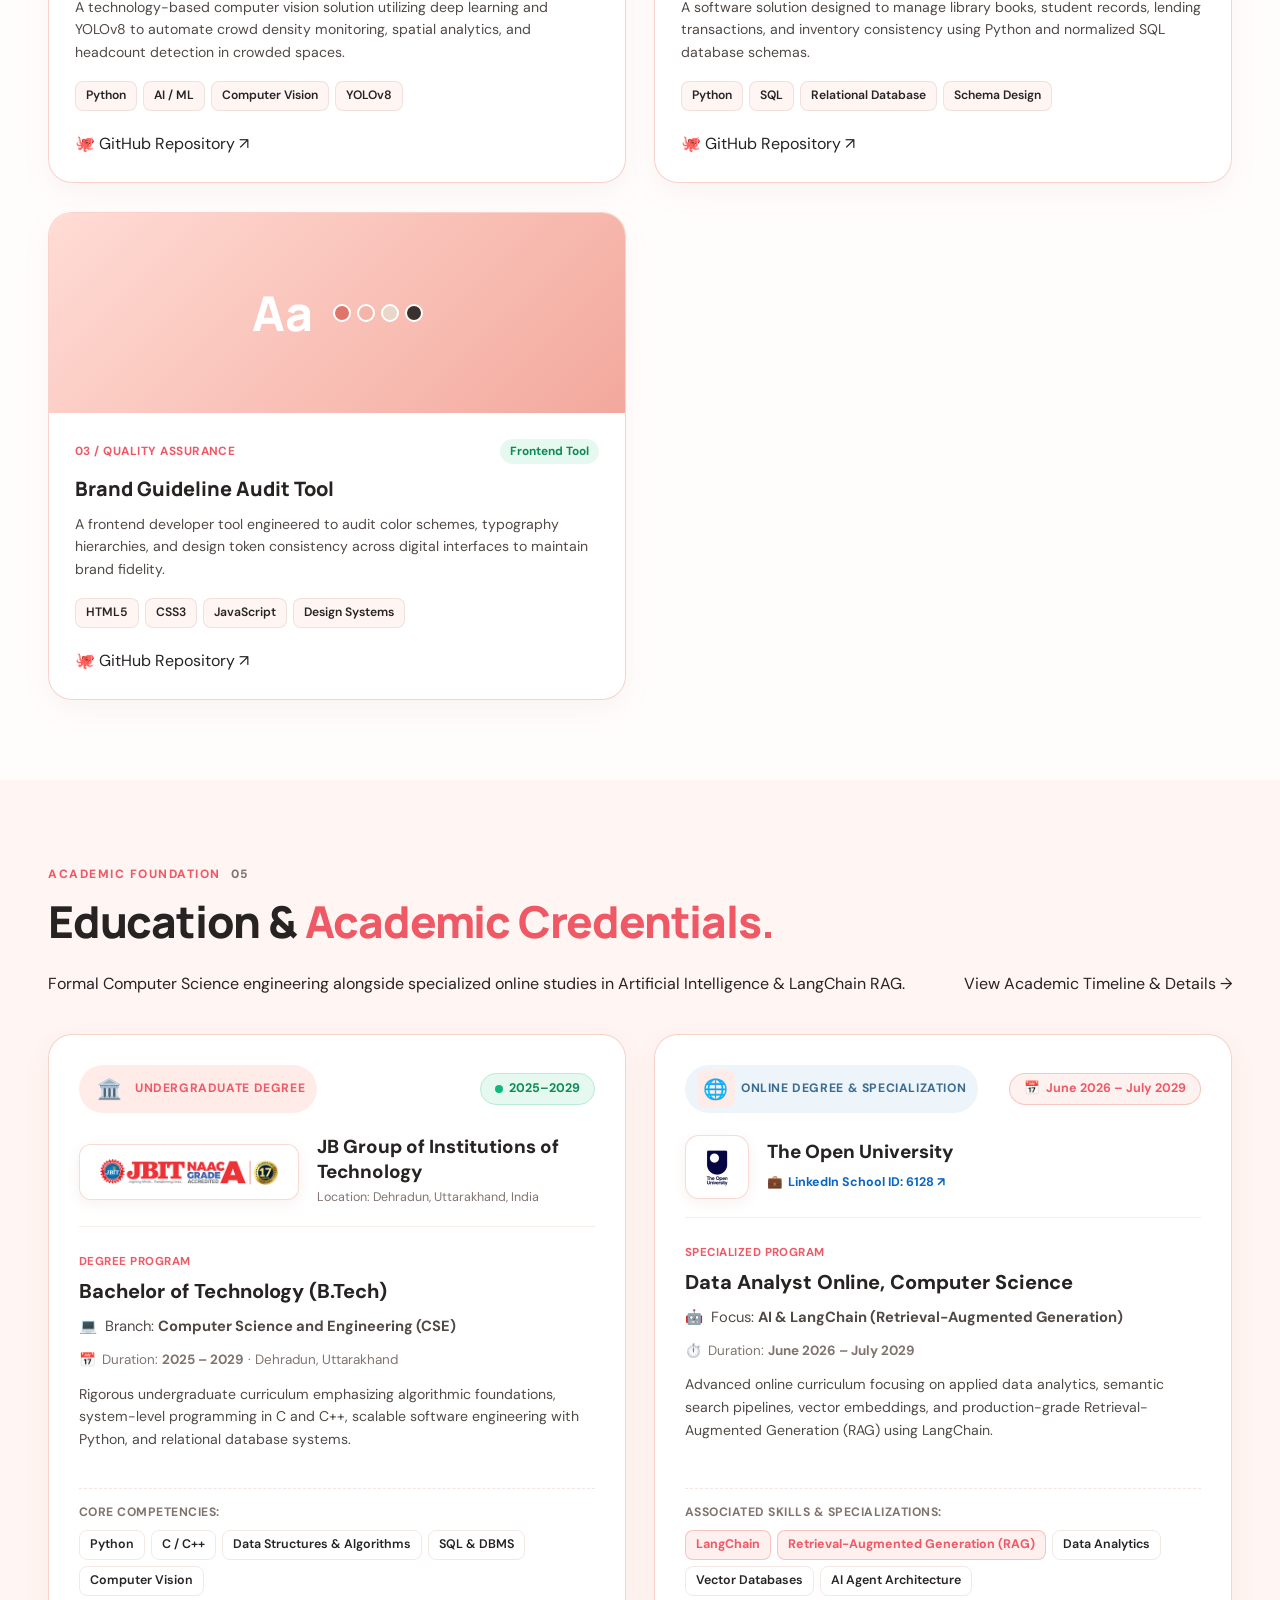
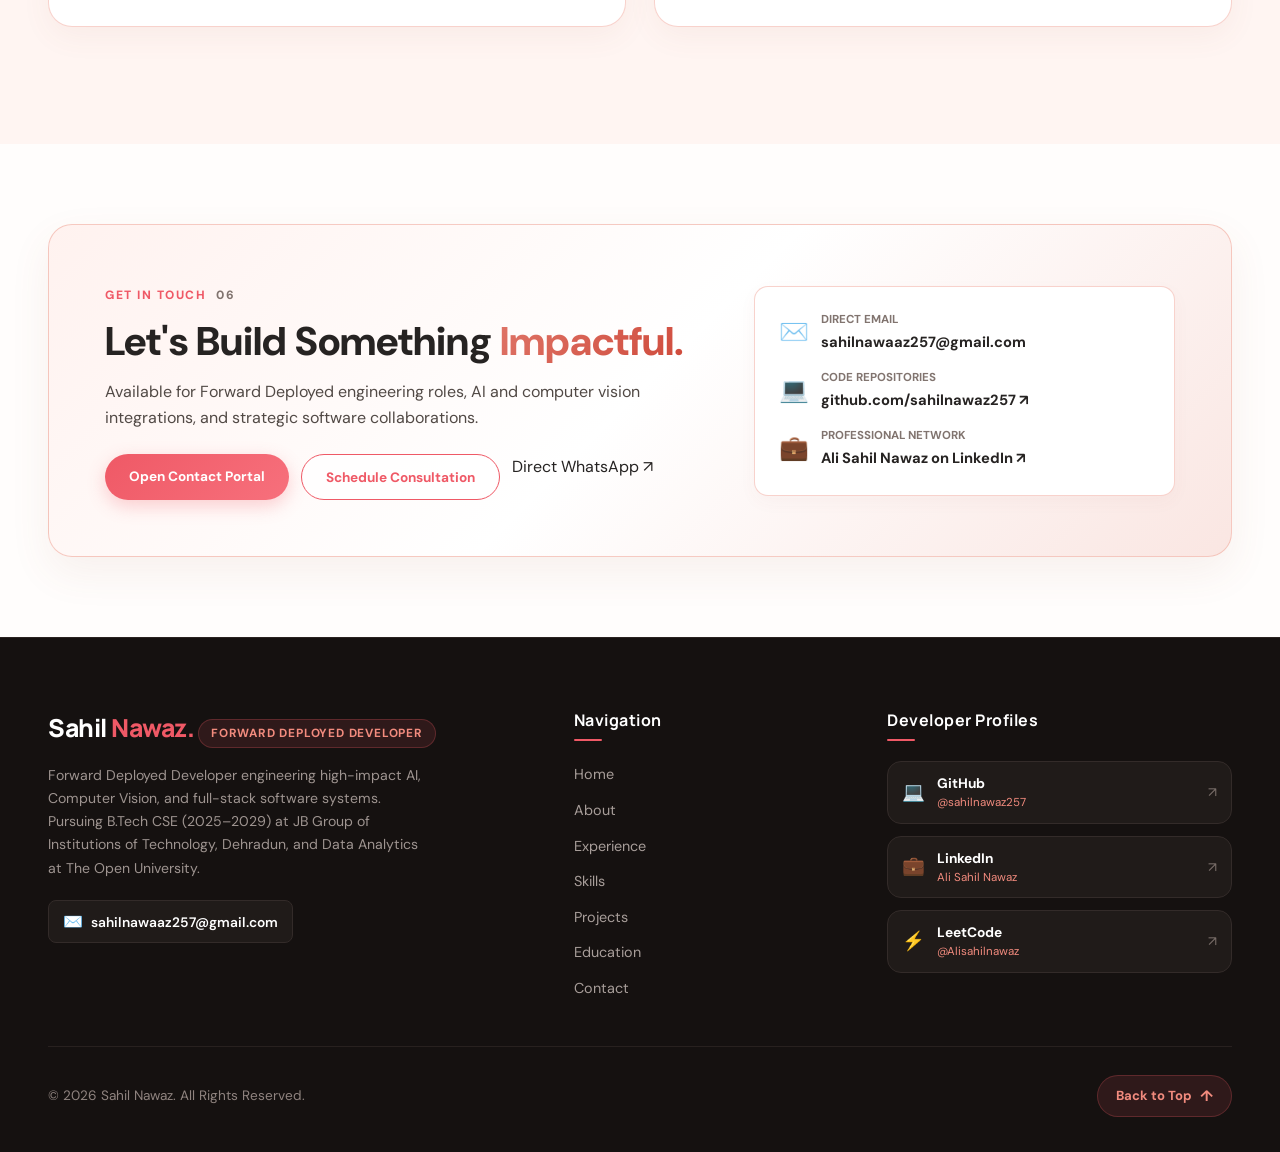
==== commit 04f91b5f: "Streamline Resume button to single navbar location and replace UI form with direct channels hub" ====
--- a/frontend/index.html
+++ b/frontend/index.html
@@ -53,16 +53,10 @@
         </span>
       </a>
 
-      <!-- Mobile Quick Actions & Hamburger Toggle -->
-      <div class="header-mobile-actions">
-        <a href="/Sahil_Nawaz_Resume.pdf" target="_blank" rel="noopener noreferrer" class="btn-mobile-quick-resume" aria-label="View Sahil Nawaz Resume (PDF)">
-          <span aria-hidden="true">📄</span>
-          <span>Resume</span>
-        </a>
-        <button class="menu-toggle" aria-label="Toggle navigation menu" aria-expanded="false" aria-controls="primary-navigation">
-          <span class="menu-icon" aria-hidden="true">☰</span>
-        </button>
-      </div>
+      <!-- Mobile Navigation Hamburger Toggle -->
+      <button class="menu-toggle" aria-label="Toggle navigation menu" aria-expanded="false" aria-controls="primary-navigation">
+        <span class="menu-icon" aria-hidden="true">☰</span>
+      </button>
 
       <!-- Primary Navigation Links -->
       <nav class="site-nav" id="primary-navigation" aria-label="Primary Navigation">
@@ -75,32 +69,17 @@
           <li class="nav-item"><a href="#education" class="nav-link" data-target="education">Education</a></li>
           <li class="nav-item"><a href="#contact" class="nav-link" data-target="contact">Contact</a></li>
         </ul>
-        <!-- Mobile Call-to-Action & Resume -->
+        <!-- Mobile Call-to-Action -->
         <div class="mobile-nav-cta">
-          <div class="resume-btn-group mobile-resume-wrap">
-            <a href="/Sahil_Nawaz_Resume.pdf" target="_blank" rel="noopener noreferrer" class="btn btn-resume btn-sm" aria-label="View Resume PDF">
-              <span class="btn-icon" aria-hidden="true">📄</span>
-              <span>View Resume</span>
-            </a>
-            <a href="/Sahil_Nawaz_Resume.pdf" download="Sahil_Nawaz_Resume.pdf" class="btn-resume-download btn-sm" title="Download Resume PDF" aria-label="Download Sahil_Nawaz_Resume.pdf">
-              <span aria-hidden="true">⬇</span>
-            </a>
-          </div>
           <a href="#contact" class="btn btn-primary nav-link-trigger" data-target="contact">Let’s Connect ↗</a>
         </div>
       </nav>
 
-      <!-- Desktop Header Actions: Resume Button & Let's Connect -->
+      <!-- Desktop Header Actions: Single Clean Resume Button & Let's Connect -->
       <div class="header-cta">
-        <div class="resume-btn-group" id="header-resume-group">
-          <a href="/Sahil_Nawaz_Resume.pdf" target="_blank" rel="noopener noreferrer" class="btn btn-resume" id="navbar-resume-btn" aria-label="View Sahil Nawaz Resume (PDF)">
-            <span class="btn-icon" aria-hidden="true">📄</span>
-            <span>Resume</span>
-          </a>
-          <a href="/Sahil_Nawaz_Resume.pdf" download="Sahil_Nawaz_Resume.pdf" class="btn-resume-download" id="navbar-resume-download-btn" title="Download Sahil_Nawaz_Resume.pdf" aria-label="Download Sahil Nawaz Resume PDF">
-            <span aria-hidden="true">⬇</span>
-          </a>
-        </div>
+        <a href="/Sahil_Nawaz_Resume.pdf" target="_blank" rel="noopener noreferrer" class="btn btn-outline btn-resume-clean" id="navbar-resume-btn" aria-label="View Sahil Nawaz Resume (PDF)">
+          <span>📄 Resume ↗</span>
+        </a>
         <a href="#contact" class="btn btn-primary nav-link-trigger" data-target="contact">Let’s Connect ↗</a>
       </div>
     </div>
@@ -1564,187 +1543,101 @@
           <p class="detailed-lead">Available for Forward Deployed engineering roles, AI collaborations, product consulting, and technical discussions.</p>
         </div>
 
-        <div class="contact-grid">
-          
-          <!-- Contact Channels Column -->
-          <div class="contact-info">
+        <div class="contact-hub-wrapper">
+          <div class="contact-hub-header">
             <h2 class="contact-subheading">Get in Touch Directly</h2>
-            <p>
-              Have a technical opportunity, project idea, or forward-deployed engagement to discuss? Choose any preferred channel below or schedule a 30-minute Google Meet session.
+            <p class="contact-subtext">
+              Have an engineering opportunity, forward-deployed engagement, or AI collaboration to discuss? Connect directly through any verified channel below or schedule a 30-minute Google Meet session.
             </p>
-
-            <div class="contact-channel-list">
-              <!-- Google Meet Booking Card -->
-              <button type="button" class="contact-channel-card contact-channel-meet-card open-meet-modal-trigger" aria-label="Schedule a Google Meet with Sahil">
-                <div class="channel-icon-badge meet-badge" aria-hidden="true">📅</div>
-                <div class="channel-meta">
-                  <small>Live Video Consultation</small>
-                  <b>Schedule a Google Meet</b>
-                </div>
-                <span class="channel-arrow" aria-hidden="true">↗</span>
-              </button>
-
-              <!-- WhatsApp Chat Card (Privacy Guaranteed: No plain text phone number) -->
-              <a href="https://wa.me/917323018308?text=Hi%20Sahil!%20I%20came%20across%20your%20portfolio%20and%20would%20like%20to%20discuss%20an%20opportunity%20/%20project." target="_blank" rel="noopener noreferrer" class="contact-channel-card contact-channel-wa-card" aria-label="Chat on WhatsApp">
-                <div class="channel-icon-badge wa-badge" aria-hidden="true">💬</div>
-                <div class="channel-meta">
-                  <small>Instant Messaging</small>
-                  <b>Chat on WhatsApp</b>
-                </div>
-                <span class="channel-arrow" aria-hidden="true">↗</span>
-              </a>
-
-              <!-- Direct Mobile Phone Card -->
-              <a href="tel:+917323018308" class="contact-channel-card contact-channel-phone-card" aria-label="Call Sahil Nawaz directly">
-                <div class="channel-icon-badge phone-badge" aria-hidden="true">📞</div>
-                <div class="channel-meta">
-                  <small>Direct Mobile</small>
-                  <b>+91 7323018308</b>
-                </div>
-                <span class="channel-arrow" aria-hidden="true">↗</span>
-              </a>
-
-              <!-- Direct Email Card -->
-              <a href="mailto:sahilnawaaz257@gmail.com" class="contact-channel-card" aria-label="Send direct email to Sahil Nawaz">
-                <div class="channel-icon-badge" aria-hidden="true">✉️</div>
-                <div class="channel-meta">
-                  <small>Email Address</small>
-                  <b>sahilnawaaz257@gmail.com</b>
-                </div>
-                <span class="channel-arrow" aria-hidden="true">↗</span>
-              </a>
-
-              <!-- Google Form Portal Card -->
-              <a href="https://docs.google.com/forms" target="_blank" rel="noopener noreferrer" class="contact-channel-card contact-channel-gform-card" id="contact-google-form-card" aria-label="Open Google Form for Consultation">
-                <div class="channel-icon-badge gform-badge" aria-hidden="true">📋</div>
-                <div class="channel-meta">
-                  <small>Google Form Portal</small>
-                  <b>Schedule / Inquire via Google Form</b>
-                </div>
-                <span class="channel-arrow" aria-hidden="true">↗</span>
-              </a>
-
-              <!-- GitHub Card -->
-              <a href="https://github.com/sahilnawaz257" target="_blank" rel="noopener noreferrer" class="contact-channel-card" aria-label="Visit Sahil Nawaz on GitHub">
-                <div class="channel-icon-badge" aria-hidden="true">💻</div>
-                <div class="channel-meta">
-                  <small>Code Repositories</small>
-                  <b>github.com/sahilnawaz257</b>
-                </div>
-                <span class="channel-arrow" aria-hidden="true">↗</span>
-              </a>
-
-              <!-- LinkedIn Card -->
-              <a href="https://www.linkedin.com/in/ali-sahil-nawaz-622b58213/" target="_blank" rel="noopener noreferrer" class="contact-channel-card" aria-label="Connect with Ali Sahil Nawaz on LinkedIn">
-                <div class="channel-icon-badge" aria-hidden="true">💼</div>
-                <div class="channel-meta">
-                  <small>Professional Profile</small>
-                  <b>Ali Sahil Nawaz · Connect</b>
-                </div>
-                <span class="channel-arrow" aria-hidden="true">↗</span>
-              </a>
-
-              <!-- LeetCode Card -->
-              <a href="https://leetcode.com/u/Alisahilnawaz/" target="_blank" rel="noopener noreferrer" class="contact-channel-card" aria-label="View Sahil Nawaz on LeetCode">
-                <div class="channel-icon-badge" aria-hidden="true">⚡</div>
-                <div class="channel-meta">
-                  <small>Algorithmic Practice</small>
-                  <b>leetcode.com/u/Alisahilnawaz</b>
-                </div>
-                <span class="channel-arrow" aria-hidden="true">↗</span>
-              </a>
-            </div>
-          </div>
-
-          <!-- Contact Form Box (Persisting to Supabase PostgreSQL) -->
-          <div class="contact-form-box">
-            <div class="form-header-badge">
-              <span class="badge-dot" aria-hidden="true"></span>
-              <span>DIRECT INQUIRY PORTAL</span>
-            </div>
-            <h3>Send a Direct Message</h3>
-            <p>Transmit your inquiry directly through this portal. All communications are securely recorded in Supabase PostgreSQL and routed for review.</p>
-
-            <!-- Alert Container for Feedback Messages -->
-            <div id="form-alert" class="form-alert" role="alert" aria-live="polite"></div>
-
-            <form id="contact-form" action="/api/contact" method="POST" novalidate>
-              <div class="form-group">
-                <label for="contact-name" class="form-label">FULL NAME <span class="required-indicator" aria-hidden="true">*</span></label>
-                <input type="text" id="contact-name" name="full_name" class="form-control" placeholder="Sahil Nawaz" required autocomplete="name">
-                <span class="field-error-msg" id="name-error" aria-live="polite"></span>
-              </div>
-
-              <div class="form-group">
-                <label for="contact-email" class="form-label">EMAIL ADDRESS <span class="required-indicator" aria-hidden="true">*</span></label>
-                <input type="email" id="contact-email" name="email" class="form-control" placeholder="sahil@example.com" required autocomplete="email">
-                <span class="field-error-msg" id="email-error" aria-live="polite"></span>
-              </div>
-
-              <div class="form-group">
-                <label for="contact-subject" class="form-label">SUBJECT</label>
-                <input type="text" id="contact-subject" name="subject" class="form-control" placeholder="Forward Deployed Opportunity / Project Collaboration">
-                <span class="field-error-msg" id="subject-error" aria-live="polite"></span>
-              </div>
-
-              <div class="form-group">
-                <div class="label-with-counter">
-                  <label for="contact-message" class="form-label">MESSAGE <span class="required-indicator" aria-hidden="true">*</span></label>
-                  <span class="char-counter" id="message-char-count" aria-live="polite">0 / 1000</span>
-                </div>
-                <textarea id="contact-message" name="message" class="form-control form-textarea" rows="5" placeholder="Provide details regarding your technical requirements, project scope, or opportunity..." required maxlength="1000"></textarea>
-                <span class="field-error-msg" id="message-error" aria-live="polite"></span>
-              </div>
-
-              <button type="submit" id="submit-btn" class="btn btn-primary btn-submit">
-                <span class="btn-text">Transmit Message ↗</span>
-                <span class="btn-spinner" aria-hidden="true" style="display: none;">⏳</span>
-              </button>
-            </form>
-
-            <!-- Submission Preview Box (Appears after successful transmission) -->
-            <div id="form-preview-box" class="form-preview-box" style="display: none;">
-              <div class="preview-status-banner">
-                <span class="preview-badge-check" aria-hidden="true">✓</span>
-                <div>
-                  <strong>Inquiry Recorded in Database!</strong>
-                  <p id="preview-db-status">Your message has been assigned a database reference ID.</p>
-                </div>
-              </div>
-              <div class="preview-content-card">
-                <div class="preview-card-header">
-                  <h4 class="preview-card-title">Message Summary</h4>
-                  <span class="preview-badge-id" id="preview-id-badge"></span>
-                </div>
-                <div class="preview-field-row">
-                  <span class="preview-label">From:</span>
-                  <span class="preview-val" id="preview-sender"></span>
-                </div>
-                <div class="preview-field-row">
-                  <span class="preview-label">Email:</span>
-                  <span class="preview-val" id="preview-email"></span>
-                </div>
-                <div class="preview-field-row">
-                  <span class="preview-label">Subject:</span>
-                  <span class="preview-val" id="preview-subject"></span>
-                </div>
-                <div class="preview-field-row">
-                  <span class="preview-label">Message:</span>
-                  <p class="preview-message-body" id="preview-message"></p>
-                </div>
-              </div>
-              <div class="preview-actions">
-                <a href="#" id="preview-whatsapp-btn" target="_blank" rel="noopener noreferrer" class="btn btn-outline btn-sm" aria-label="Confirm submission via WhatsApp">
-                  <span>Confirm via WhatsApp 💬</span>
-                </a>
-                <button type="button" id="preview-reset-btn" class="btn btn-primary btn-sm">
-                  <span>Write Another Message</span>
-                </button>
-              </div>
-            </div>
-
-          </div>
-
+          </div>
+
+          <div class="contact-channel-grid">
+            <!-- 01. Google Meet Booking Card (Featured Card) -->
+            <button type="button" class="contact-channel-card contact-channel-meet-card featured-meet-card open-meet-modal-trigger" aria-label="Schedule a Google Meet with Sahil">
+              <div class="channel-icon-badge meet-badge" aria-hidden="true">📅</div>
+              <div class="channel-meta">
+                <span class="channel-tag-pill">Live Video Call</span>
+                <b class="channel-title-main">Schedule a Google Meet</b>
+                <span class="channel-detail">Pick a convenient 30-min slot for technical discussions</span>
+              </div>
+              <span class="channel-arrow" aria-hidden="true">↗</span>
+            </button>
+
+            <!-- 02. WhatsApp Instant Messaging -->
+            <a href="https://wa.me/917323018308?text=Hi%20Sahil!%20I%20came%20across%20your%20portfolio%20and%20would%20like%20to%20discuss%20an%20opportunity%20/%20project." target="_blank" rel="noopener noreferrer" class="contact-channel-card contact-channel-wa-card" aria-label="Chat on WhatsApp">
+              <div class="channel-icon-badge wa-badge" aria-hidden="true">💬</div>
+              <div class="channel-meta">
+                <small>Instant Messaging (Fastest)</small>
+                <b>Chat on WhatsApp</b>
+                <span class="channel-detail">+91 7323018308</span>
+              </div>
+              <span class="channel-arrow" aria-hidden="true">↗</span>
+            </a>
+
+            <!-- 03. Direct Mobile Phone Call -->
+            <a href="tel:+917323018308" class="contact-channel-card contact-channel-phone-card" aria-label="Call Sahil Nawaz directly">
+              <div class="channel-icon-badge phone-badge" aria-hidden="true">📞</div>
+              <div class="channel-meta">
+                <small>Direct Voice Call</small>
+                <b>+91 7323018308</b>
+                <span class="channel-detail">Available 10:00 AM – 08:00 PM IST</span>
+              </div>
+              <span class="channel-arrow" aria-hidden="true">↗</span>
+            </a>
+
+            <!-- 04. Direct Email -->
+            <a href="mailto:sahilnawaaz257@gmail.com" class="contact-channel-card contact-channel-email-card" aria-label="Send direct email to Sahil Nawaz">
+              <div class="channel-icon-badge" aria-hidden="true">✉️</div>
+              <div class="channel-meta">
+                <small>Official Email Address</small>
+                <b>sahilnawaaz257@gmail.com</b>
+                <span class="channel-detail">Guaranteed response within 24 hours</span>
+              </div>
+              <span class="channel-arrow" aria-hidden="true">↗</span>
+            </a>
+
+            <!-- 05. LinkedIn Profile -->
+            <a href="https://www.linkedin.com/in/ali-sahil-nawaz-622b58213/" target="_blank" rel="noopener noreferrer" class="contact-channel-card" aria-label="Connect with Ali Sahil Nawaz on LinkedIn">
+              <div class="channel-icon-badge" aria-hidden="true">💼</div>
+              <div class="channel-meta">
+                <small>Professional Network</small>
+                <b>Ali Sahil Nawaz · LinkedIn</b>
+                <span class="channel-detail">Connect & InMail</span>
+              </div>
+              <span class="channel-arrow" aria-hidden="true">↗</span>
+            </a>
+
+            <!-- 06. GitHub Repositories -->
+            <a href="https://github.com/sahilnawaz257" target="_blank" rel="noopener noreferrer" class="contact-channel-card" aria-label="Visit Sahil Nawaz on GitHub">
+              <div class="channel-icon-badge" aria-hidden="true">💻</div>
+              <div class="channel-meta">
+                <small>Code Repositories</small>
+                <b>github.com/sahilnawaz257</b>
+                <span class="channel-detail">Explore open-source repositories</span>
+              </div>
+              <span class="channel-arrow" aria-hidden="true">↗</span>
+            </a>
+
+            <!-- 07. LeetCode Profile -->
+            <a href="https://leetcode.com/u/Alisahilnawaz/" target="_blank" rel="noopener noreferrer" class="contact-channel-card" aria-label="View Sahil Nawaz on LeetCode">
+              <div class="channel-icon-badge" aria-hidden="true">⚡</div>
+              <div class="channel-meta">
+                <small>Algorithmic Problem Solving</small>
+                <b>leetcode.com/u/Alisahilnawaz</b>
+                <span class="channel-detail">Verified problem solving record</span>
+              </div>
+              <span class="channel-arrow" aria-hidden="true">↗</span>
+            </a>
+          </div>
+
+          <!-- Bottom Direct Assurance Banner -->
+          <div class="contact-assurance-card">
+            <span class="assurance-icon" aria-hidden="true">🛡️</span>
+            <div>
+              <b>Direct & Private Communication</b>
+              <p>Every message and call is received directly by Sahil Nawaz. No middleman or third-party filtering.</p>
+            </div>
+          </div>
         </div>
 
       </div>
@@ -1904,12 +1797,7 @@
             <p class="meet-modal-subtitle">Pick a convenient slot to discuss engineering roles, AI, or project collaboration.</p>
           </div>
         </div>
-        <div class="meet-header-actions-wrap">
-          <a href="https://docs.google.com/forms" target="_blank" rel="noopener noreferrer" class="meet-gform-badge-link" id="meet-gform-top-link" title="Open Google Form for Consultation">
-            <span>📋 Google Form</span> ↗
-          </a>
-          <button type="button" class="meet-modal-close" id="meet-modal-close-btn" aria-label="Close scheduling modal">✕</button>
-        </div>
+        <button type="button" class="meet-modal-close" id="meet-modal-close-btn" aria-label="Close scheduling modal">✕</button>
       </div>
 
       <form id="meet-booking-form" class="meet-booking-form" novalidate>
--- a/frontend/css/style.css
+++ b/frontend/css/style.css
@@ -271,89 +271,29 @@
   flex-shrink: 0;
 }
 
-/* Navbar Resume Button & Button Group */
-.resume-btn-group {
+/* Single Elegant Navbar Resume Button */
+.btn-resume-clean {
   display: inline-flex;
   align-items: center;
-  gap: 0;
+  gap: 6px;
+  padding: 9px 18px;
+  font-size: 0.85rem;
+  font-weight: 700;
   border-radius: var(--radius-full);
-  background: var(--bg-soft);
-  border: 1px solid var(--border);
-  overflow: hidden;
+  border: 1px solid var(--primary);
+  color: var(--primary);
+  background: transparent;
+  text-decoration: none;
   transition: all 0.25s ease;
   margin-right: 12px;
 }
 
-.resume-btn-group:hover {
-  border-color: var(--primary);
-  box-shadow: 0 4px 14px rgba(223, 117, 104, 0.2);
-}
-
-.btn-resume {
-  display: inline-flex;
-  align-items: center;
-  gap: 6px;
-  padding: 9px 16px;
-  font-size: 0.84rem;
-  font-weight: 700;
-  color: var(--text-dark);
-  text-decoration: none;
-  background: transparent;
-  border: none;
-  transition: all 0.2s ease;
-}
-
-.btn-resume:hover {
+.btn-resume-clean:hover {
   background: var(--primary);
   color: #ffffff;
+  transform: translateY(-1px);
+  box-shadow: 0 4px 14px rgba(223, 117, 104, 0.3);
   text-decoration: none;
-}
-
-.btn-resume-download {
-  display: inline-flex;
-  align-items: center;
-  justify-content: center;
-  padding: 9px 12px;
-  font-size: 0.84rem;
-  font-weight: 700;
-  color: var(--primary);
-  text-decoration: none;
-  border-left: 1px solid var(--border);
-  background: transparent;
-  transition: all 0.2s ease;
-}
-
-.btn-resume-download:hover {
-  background: var(--primary);
-  color: #ffffff;
-  text-decoration: none;
-}
-
-/* Quick Resume Pill on Mobile Header */
-.header-mobile-actions {
-  display: none;
-  align-items: center;
-  gap: 8px;
-}
-
-.btn-mobile-quick-resume {
-  display: inline-flex;
-  align-items: center;
-  gap: 4px;
-  padding: 7px 12px;
-  font-size: 0.78rem;
-  font-weight: 700;
-  color: var(--primary);
-  background: var(--primary-soft);
-  border: 1px solid var(--primary);
-  border-radius: var(--radius-full);
-  text-decoration: none;
-  transition: all 0.2s ease;
-}
-
-.btn-mobile-quick-resume:hover {
-  background: var(--primary);
-  color: #ffffff;
 }
 
 .mobile-nav-cta {
@@ -1794,13 +1734,124 @@
 }
 
 /* ==========================================================================
-   Contact Section & Form
+   Contact Section & Direct Channels Hub
    ========================================================================== */
 .contact-section {
   background-color: var(--dark);
   color: #ffffff;
   padding: 90px 0 70px;
   position: relative;
+}
+
+.contact-hub-wrapper {
+  max-width: 960px;
+  margin: 0 auto;
+}
+
+.contact-hub-header {
+  text-align: center;
+  max-width: 680px;
+  margin: 0 auto 36px;
+}
+
+.contact-hub-header .contact-subheading {
+  font-size: 1.85rem;
+  font-weight: 800;
+  color: #ffffff;
+  margin-bottom: 12px;
+}
+
+.contact-hub-header .contact-subtext {
+  font-size: 0.95rem;
+  color: rgba(255, 255, 255, 0.72);
+  line-height: 1.6;
+}
+
+.contact-channel-grid {
+  display: grid;
+  grid-template-columns: repeat(2, 1fr);
+  gap: 18px;
+}
+
+.contact-channel-card.featured-meet-card {
+  grid-column: 1 / -1;
+  background: linear-gradient(135deg, rgba(223, 117, 104, 0.18) 0%, rgba(30, 20, 18, 0.95) 100%);
+  border: 1px solid rgba(223, 117, 104, 0.65);
+  padding: 22px 26px;
+  display: flex;
+  align-items: center;
+  gap: 20px;
+  cursor: pointer;
+  width: 100%;
+  text-align: left;
+}
+
+.contact-channel-card.featured-meet-card:hover {
+  border-color: var(--primary);
+  background: linear-gradient(135deg, rgba(223, 117, 104, 0.28) 0%, rgba(38, 26, 24, 0.98) 100%);
+  transform: translateY(-2px);
+}
+
+.channel-tag-pill {
+  display: inline-block;
+  font-size: 0.72rem;
+  font-weight: 800;
+  text-transform: uppercase;
+  color: var(--primary);
+  background: rgba(223, 117, 104, 0.14);
+  padding: 2px 8px;
+  border-radius: 4px;
+  margin-bottom: 4px;
+}
+
+.channel-title-main {
+  display: block;
+  font-size: 1.15rem;
+  color: #ffffff;
+  margin-bottom: 4px;
+}
+
+.channel-detail {
+  display: block;
+  font-size: 0.8rem;
+  color: var(--accent);
+  margin-top: 3px;
+}
+
+.contact-assurance-card {
+  display: flex;
+  align-items: center;
+  gap: 16px;
+  margin-top: 26px;
+  padding: 18px 24px;
+  border-radius: var(--radius-md);
+  background: rgba(255, 255, 255, 0.03);
+  border: 1px solid rgba(243, 181, 170, 0.2);
+}
+
+.contact-assurance-card .assurance-icon {
+  font-size: 1.6rem;
+  flex-shrink: 0;
+}
+
+.contact-assurance-card b {
+  display: block;
+  color: #ffffff;
+  font-size: 0.92rem;
+  margin-bottom: 3px;
+}
+
+.contact-assurance-card p {
+  margin: 0;
+  font-size: 0.82rem;
+  color: rgba(255, 255, 255, 0.65);
+  line-height: 1.45;
+}
+
+@media (max-width: 768px) {
+  .contact-channel-grid {
+    grid-template-columns: 1fr;
+  }
 }
 
 .contact-grid {
